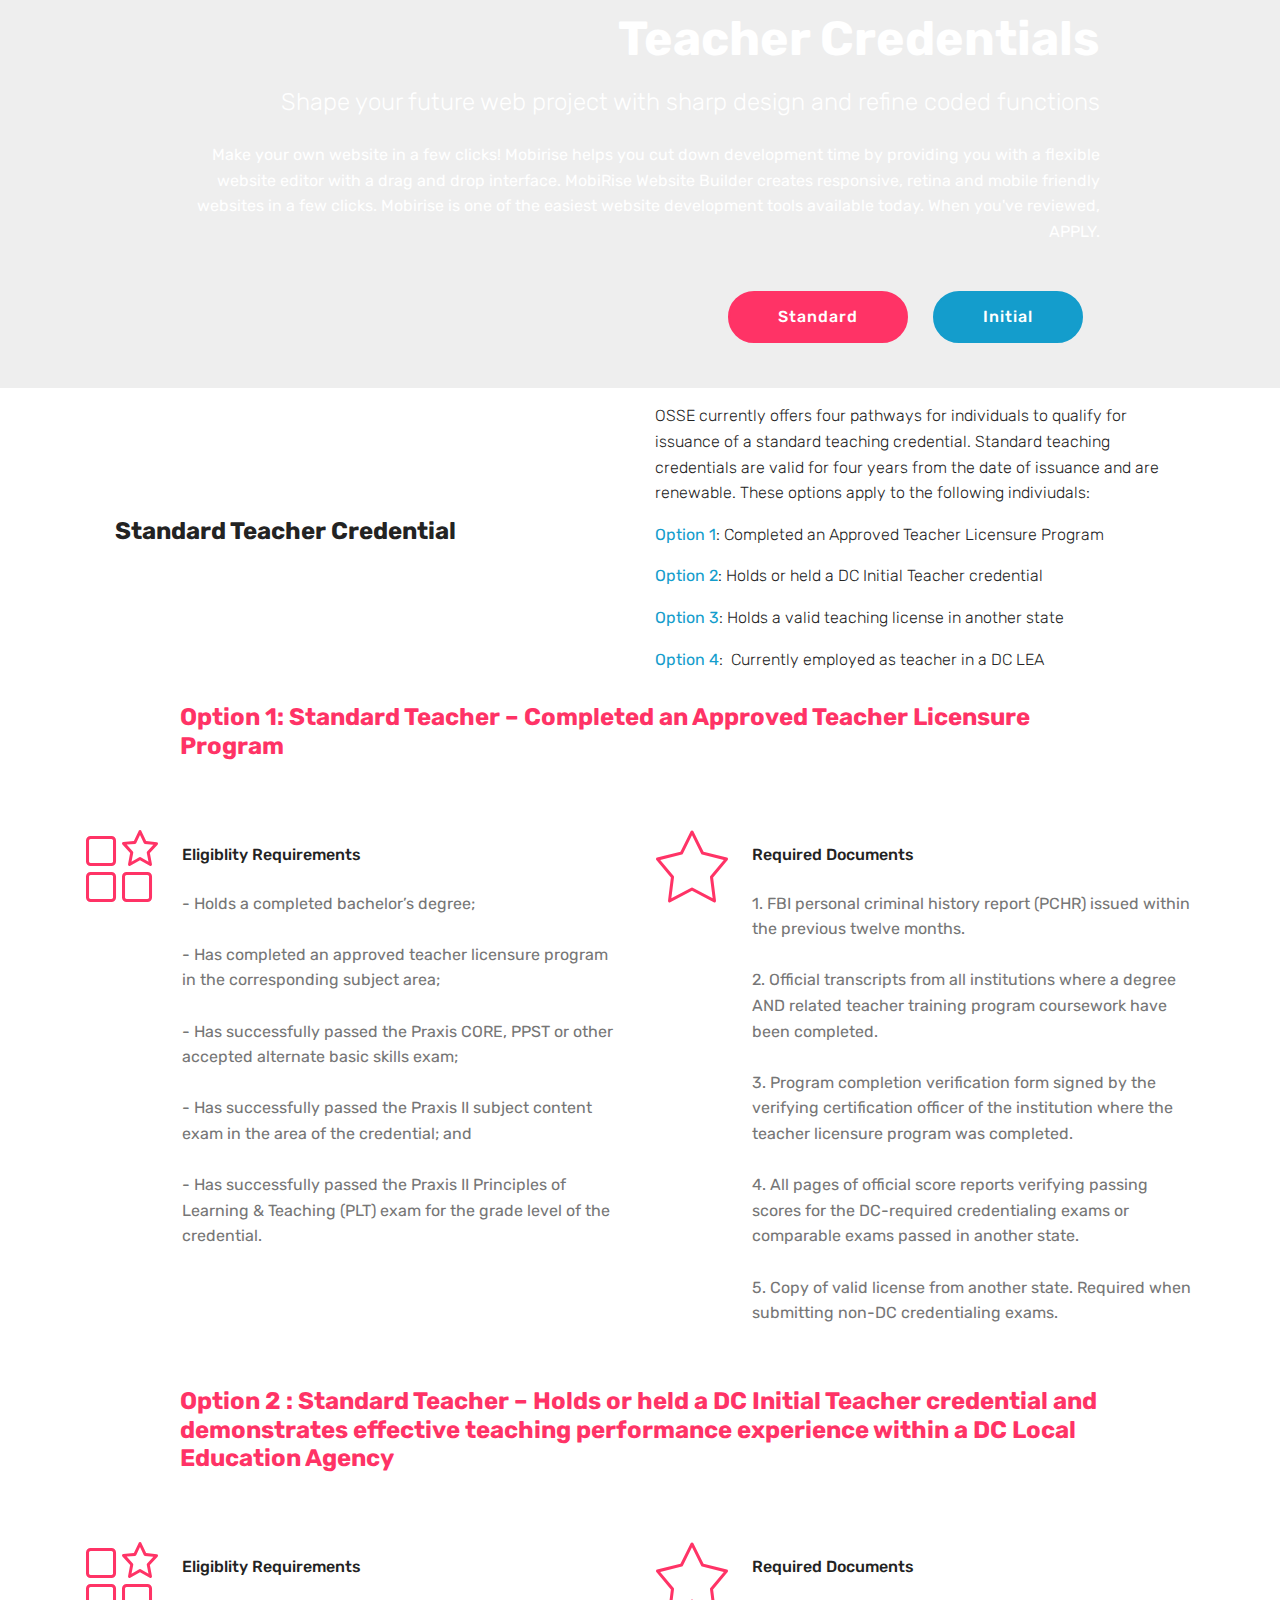
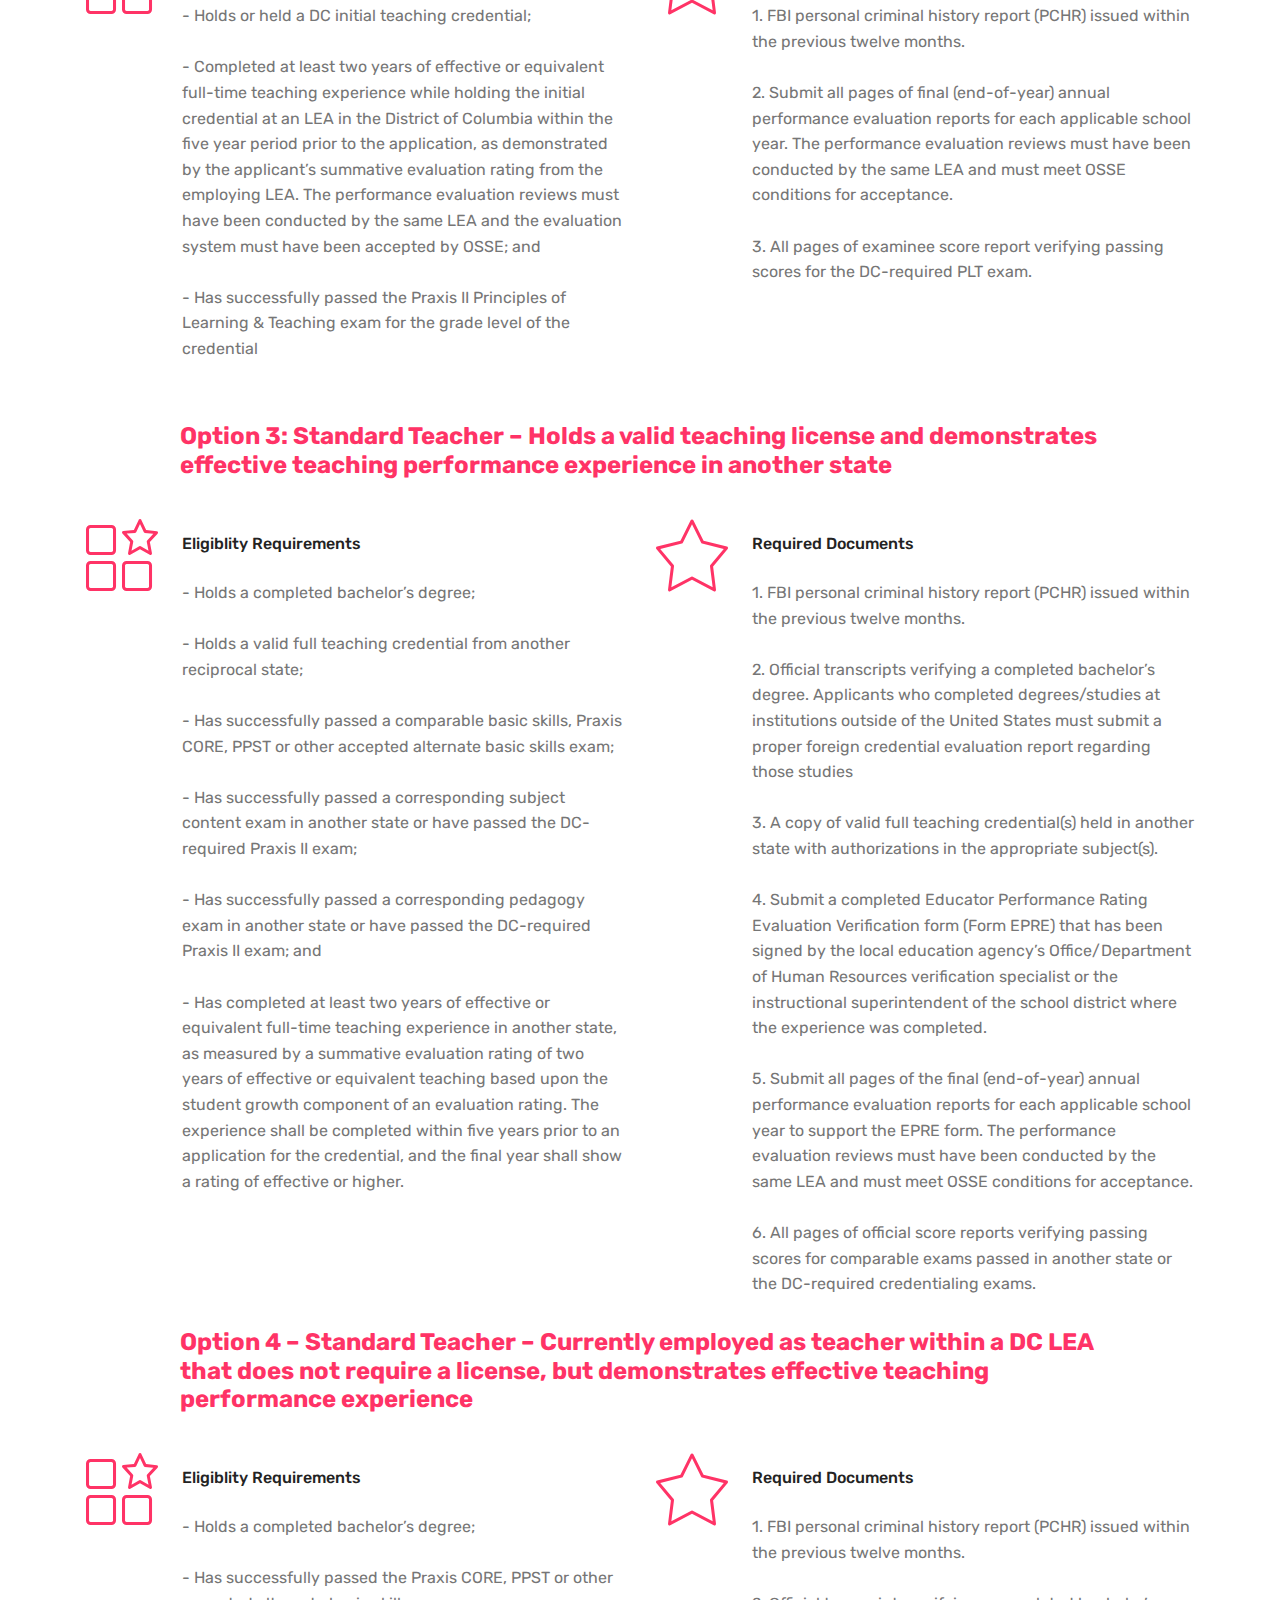
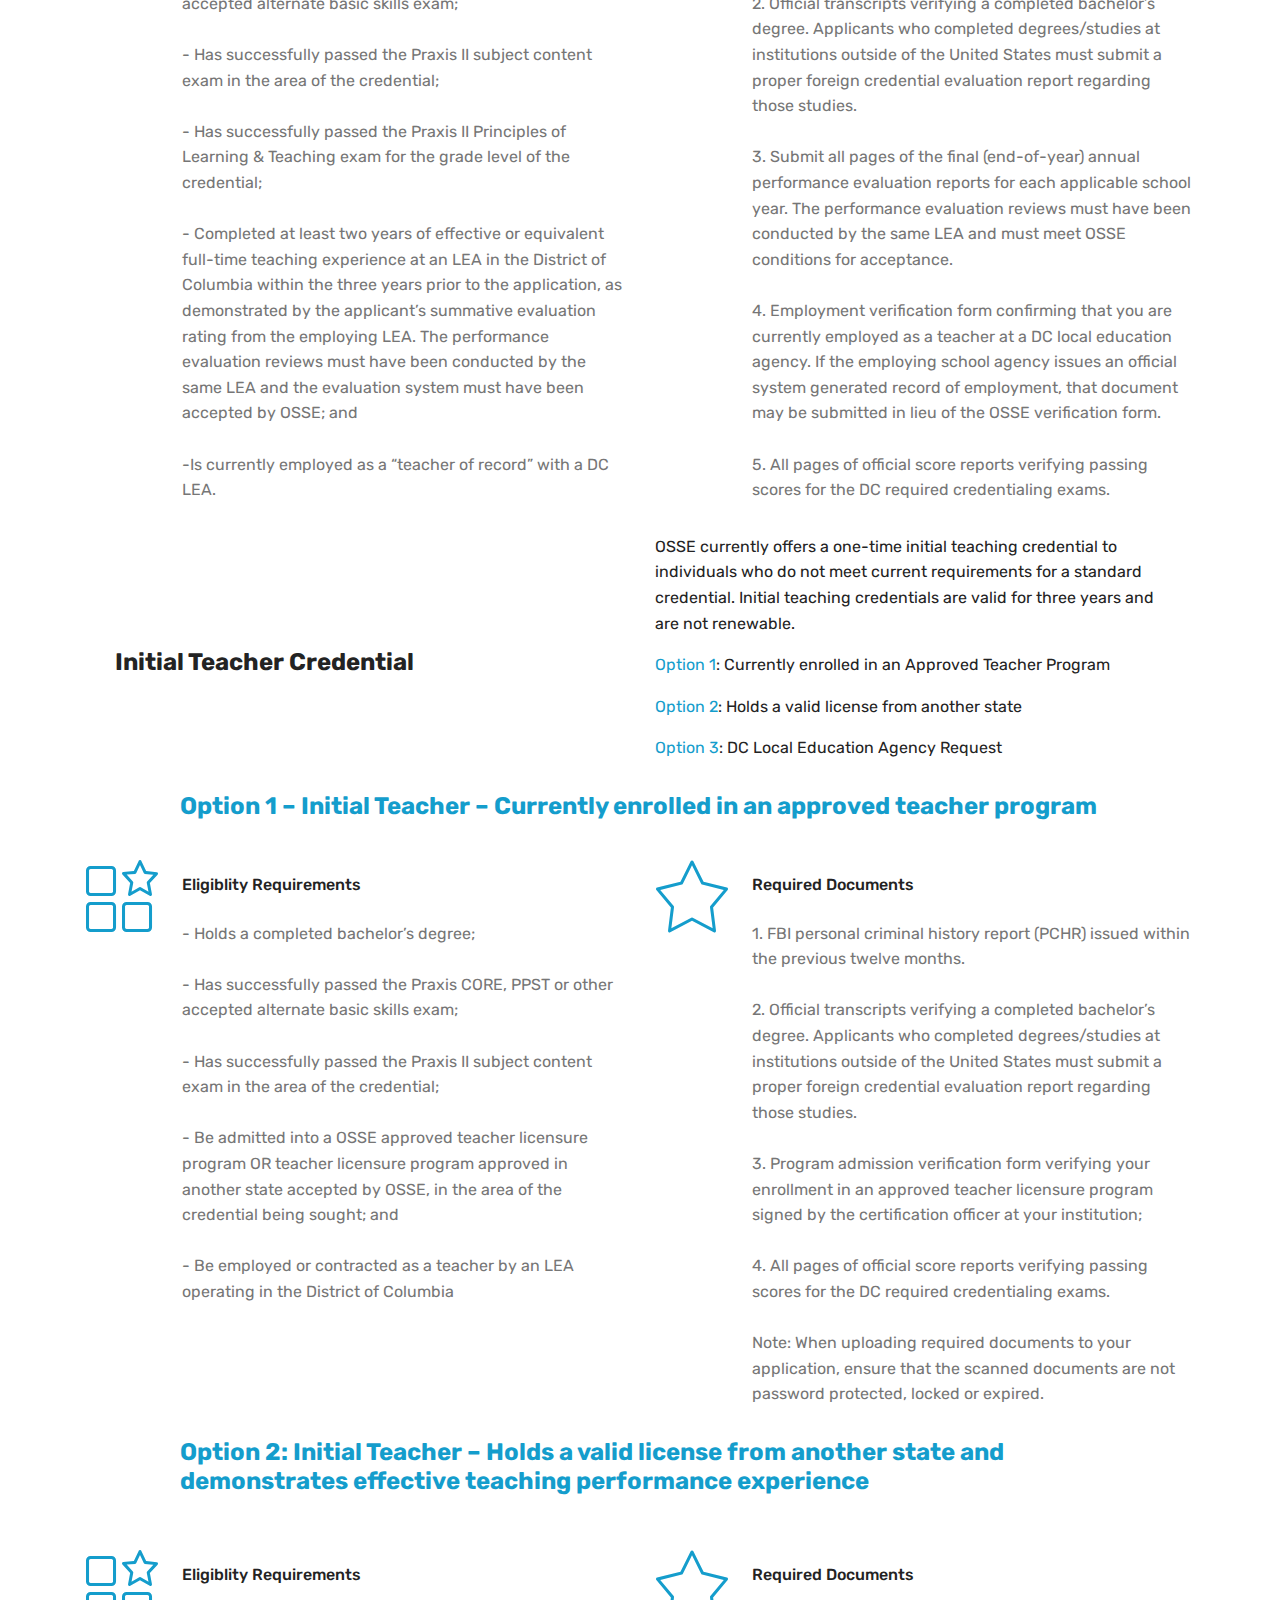
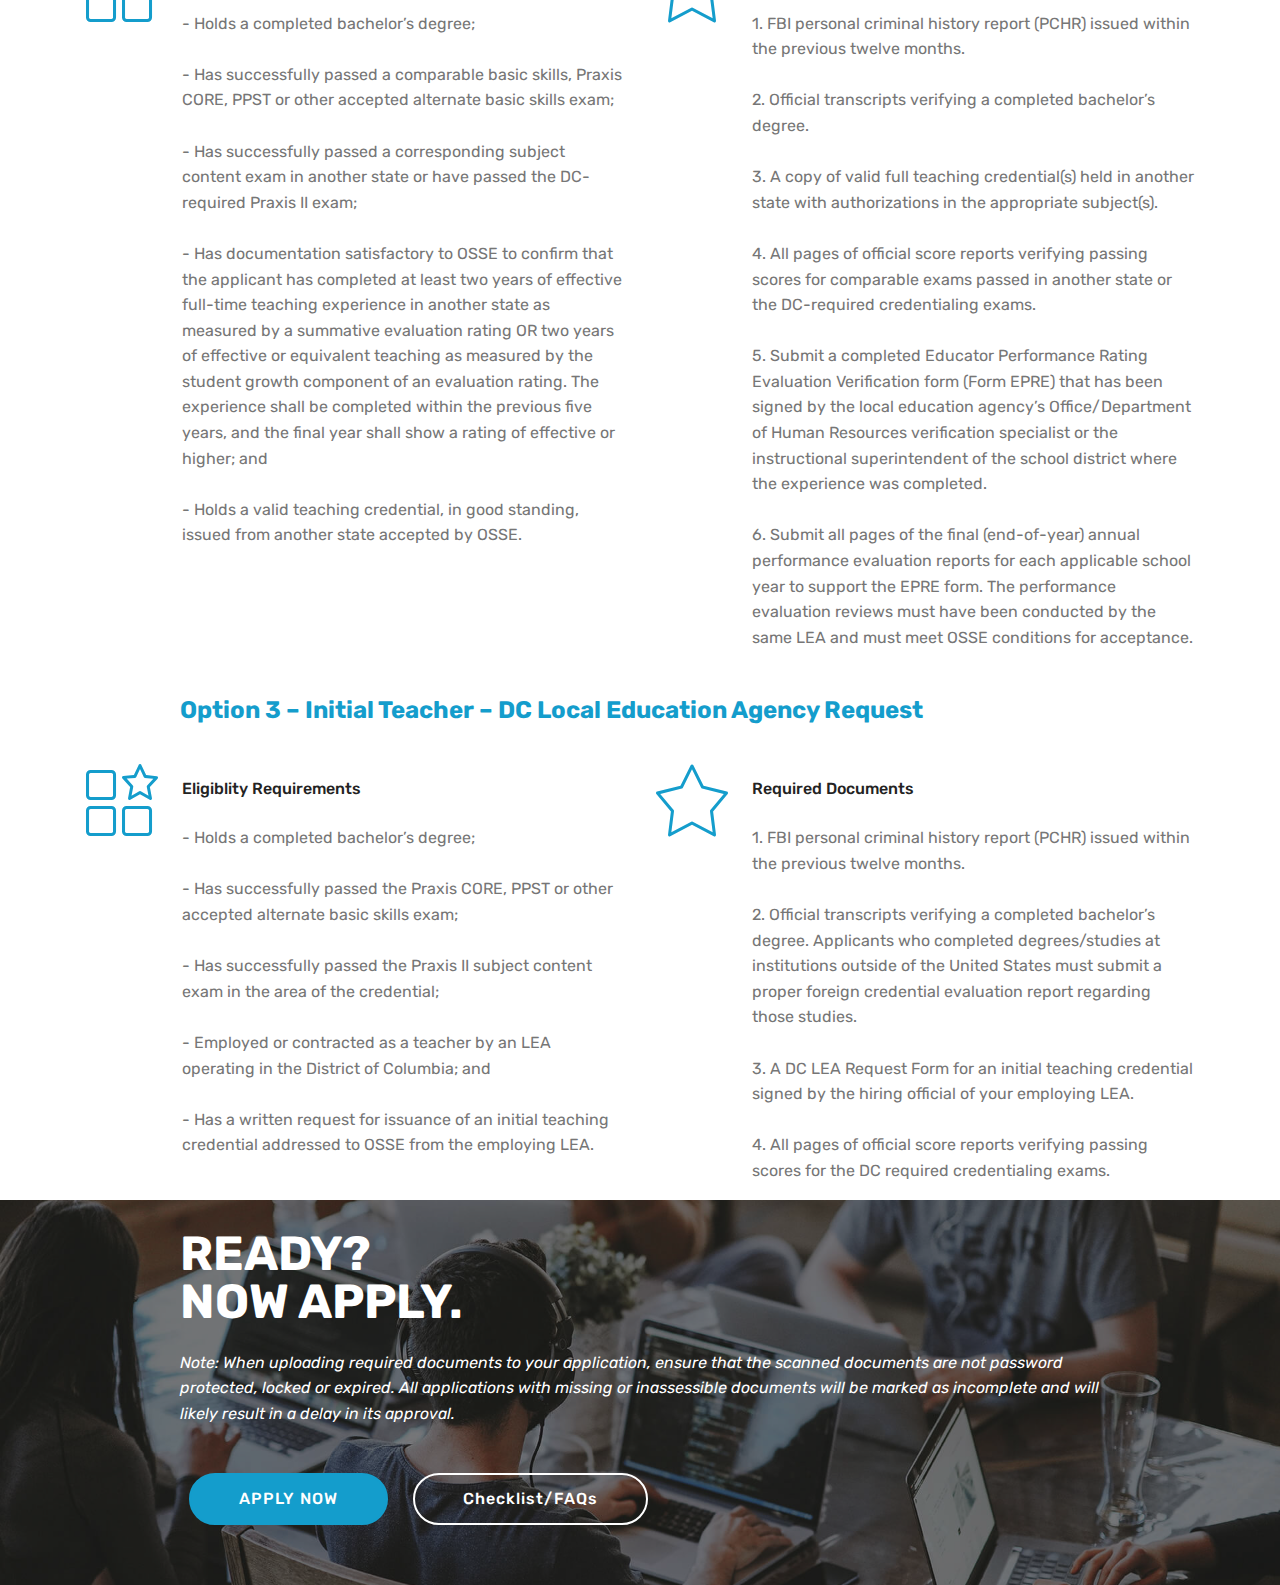
==== page1.html @ 11fb9187 "create github pages" ====
<!DOCTYPE html>
<html  >
<head>
  <!-- Site made with Mobirise Website Builder v4.10.4, https://mobirise.com -->
  <meta charset="UTF-8">
  <meta http-equiv="X-UA-Compatible" content="IE=edge">
  <meta name="generator" content="Mobirise v4.10.4, mobirise.com">
  <meta name="viewport" content="width=device-width, initial-scale=1, minimum-scale=1">
  <link rel="shortcut icon" href="assets/images/logo2.png" type="image/x-icon">
  <meta name="description" content="Web Page Creator Description">
  
  <title>Teachers Credential (a)</title>
  <link rel="stylesheet" href="assets/web/assets/mobirise-icons/mobirise-icons.css">
  <link rel="stylesheet" href="assets/tether/tether.min.css">
  <link rel="stylesheet" href="assets/bootstrap/css/bootstrap.min.css">
  <link rel="stylesheet" href="assets/bootstrap/css/bootstrap-grid.min.css">
  <link rel="stylesheet" href="assets/bootstrap/css/bootstrap-reboot.min.css">
  <link rel="stylesheet" href="assets/theme/css/style.css">
  <link rel="stylesheet" href="assets/mobirise/css/mbr-additional.css" type="text/css">
  
  
  
</head>
<body>
  <section class="mbr-section info4 cid-ruxgpU50n0" id="info4-h">

    

    
    <div class="container">
        <div class="justify-content-center row">
            <div class="media-container-column title col-12 col-md-10">
                <h2 class="align-right mbr-bold mbr-white pb-3 mbr-fonts-style display-2">Teacher Credentials</h2>
                <h3 class="mbr-section-subtitle align-right mbr-light mbr-white pb-3 mbr-fonts-style display-5">
                    Shape your future web project with sharp design and refine coded functions
                </h3>
                <p class="mbr-text align-right mbr-white mbr-fonts-style display-7">
                    Make your own website in a few clicks! Mobirise helps you cut down development time by providing you with a flexible website editor with a drag and drop interface. MobiRise Website Builder creates responsive, retina and mobile friendly websites in a few clicks. Mobirise is one of the easiest website development tools available today. When you've reviewed, APPLY.</p>
                <div class="mbr-section-btn align-right py-4"><a class="btn btn-secondary display-4" href="page1.html#content3-k">Standard</a>
                    <a class="btn btn-primary display-4" href="page1.html#content3-z">Initial</a></div>
            </div>
        </div>
    </div>
</section>

<section class="engine"><a href="https://mobirise.info/v">html templates</a></section><section class="mbr-section article content3 cid-ruxjJSA5XT" id="content3-k">
      
     

    <div class="container">
        <div class="media-container-row">
            <div class="row col-12 col-md-12">
                <div class="col-12 mbr-text mbr-fonts-style col-md-6 display-5">
                     <p><br></p><p><span style="font-size: 1.5rem;"><br></span></p><p><span style="font-size: 1.5rem;"><strong>Standard Teacher Credential</strong></span><br></p>
                </div>
                <div class="col-12 mbr-text mbr-fonts-style display-4 col-md-6">
                     <p>OSSE currently offers four pathways for individuals to qualify for issuance of a standard teaching credential. Standard teaching credentials are valid for four years from the date of issuance and are renewable. These options apply to the following indiviudals: &nbsp;</p><p><span style="font-size: 1rem;"><strong><a href="page1.html#header16-s">Option 1</a></strong>: Completed an Approved Teacher Licensure Program</span></p><p><span style="font-size: 1rem;"><strong><a href="page1.html#header16-t">Option 2</a></strong>: Holds or held a DC Initial Teacher credential&nbsp;</span></p><p><span style="font-size: 1rem;"><strong><a href="page1.html#header16-v">Option 3</a></strong>: Holds a valid teaching license in another state&nbsp;</span></p><p><span style="font-size: 1rem;"><strong><a href="page1.html#header16-x">Option 4</a></strong>: &nbsp;Currently employed as teacher in a DC LEA</span></p>
                </div>
                
            </div>
        </div>
    </div>
</section>

<section class="header1 cid-ruBzkSxG1B" id="header16-s">

    

    

    <div class="container">
        <div class="row justify-content-md-center">
            <div class="col-md-10 align-center">
                <h1 class="mbr-section-title mbr-bold pb-3 mbr-fonts-style display-5">
                    Option 1: Standard Teacher – Completed an Approved Teacher Licensure Program</h1>
                
                
                
            </div>
        </div>
    </div>

</section>

<section class="features9 cid-ruxjQVtFkr" id="features9-l">

    

    
    <div class="container">
        <div class="row justify-content-center">
            <div class="card p-3 col-12 col-md-6">
                <div class="media-container-row">
                    <div class="card-img pr-2">
                        <span class="mbri-features mbr-iconfont"></span>
                    </div>
                    <div class="card-box">
                        <h4 class="card-title py-3 mbr-fonts-style display-7">Eligiblity Requirements</h4>
                        <p class="mbr-text mbr-fonts-style display-7">- Holds a completed bachelor’s degree;<br><br>- Has completed an approved teacher licensure program in the corresponding subject area;<br><br>- Has successfully passed the Praxis CORE, PPST or other accepted alternate basic skills exam;<br><br>- Has successfully passed the Praxis II subject content exam in the area of the credential; and<br><br>- Has successfully passed the Praxis II Principles of Learning &amp; Teaching (PLT) exam for the grade level of the credential.<br>
                        </p>
                    </div>
                </div>
            </div>

            <div class="card p-3 col-12 col-md-6">
                <div class="media-container-row">
                    <div class="card-img pr-2">
                        <span class="mbri-star mbr-iconfont"></span>
                    </div>
                    <div class="card-box">
                        <h4 class="card-title py-3 mbr-fonts-style display-7">Required Documents</h4>
                        <p class="mbr-text mbr-fonts-style display-7">1. FBI personal criminal history report (PCHR) issued within the previous twelve months.&nbsp;<br><br>2. Official transcripts from all institutions where a degree AND related teacher training program coursework have been completed.&nbsp;<br><br>3. Program completion verification form signed by the verifying certification officer of the institution where the teacher licensure program was completed.<br><br>4. All pages of official score reports verifying passing scores for the DC-required credentialing exams or comparable exams passed in another state.<br><br>5. Copy of valid license from another state. Required when submitting non-DC credentialing exams.</p>
                    </div>
                </div>
            </div>

            

            
        </div>
    </div>
</section>

<section class="header1 cid-ruBzlk0H98" id="header16-t">

    

    

    <div class="container">
        <div class="row justify-content-md-center">
            <div class="col-md-10 align-center">
                <h1 class="mbr-section-title mbr-bold pb-3 mbr-fonts-style display-5">Option 2 : Standard Teacher – Holds or held a DC Initial Teacher credential and demonstrates effective teaching performance experience within a DC Local Education Agency</h1>
                
                
                
            </div>
        </div>
    </div>

</section>

<section class="features9 cid-ruBzKuvjtu" id="features9-u">

    

    
    <div class="container">
        <div class="row justify-content-center">
            <div class="card p-3 col-12 col-md-6">
                <div class="media-container-row">
                    <div class="card-img pr-2">
                        <span class="mbri-features mbr-iconfont"></span>
                    </div>
                    <div class="card-box">
                        <h4 class="card-title py-3 mbr-fonts-style display-7">Eligiblity Requirements</h4>
                        <p class="mbr-text mbr-fonts-style display-7">- Holds or held a DC initial teaching credential;<br><br>- Completed at least two years of effective or equivalent full-time teaching experience while holding the initial credential at an LEA in the District of Columbia within the five year period prior to the application, as demonstrated by the applicant’s summative evaluation rating from the employing LEA. The performance evaluation reviews must have been conducted by the same LEA and the evaluation system must have been accepted by OSSE; and<br><br>- Has successfully passed the Praxis II Principles of Learning &amp; Teaching exam for the grade level of the credential<br>
                        </p>
                    </div>
                </div>
            </div>

            <div class="card p-3 col-12 col-md-6">
                <div class="media-container-row">
                    <div class="card-img pr-2">
                        <span class="mbri-star mbr-iconfont"></span>
                    </div>
                    <div class="card-box">
                        <h4 class="card-title py-3 mbr-fonts-style display-7">Required Documents</h4>
                        <p class="mbr-text mbr-fonts-style display-7">1. FBI personal criminal history report (PCHR) issued within the previous twelve months.&nbsp;<br><br>2. Submit all pages of final (end-of-year) annual performance evaluation reports for each applicable school year. The performance evaluation reviews must have been conducted by the same LEA and must meet OSSE conditions for acceptance.<br><br>3. All pages of examinee score report verifying passing scores for the DC-required PLT exam.</p>
                    </div>
                </div>
            </div>

            

            
        </div>
    </div>
</section>

<section class="header1 cid-ruBAmJOdZV" id="header16-v">

    

    

    <div class="container">
        <div class="row justify-content-md-center">
            <div class="col-md-10 align-center">
                <h1 class="mbr-section-title mbr-bold pb-3 mbr-fonts-style display-5">Option 3: Standard Teacher – Holds a valid teaching license and demonstrates effective teaching performance experience in another state</h1>
                
                
                
            </div>
        </div>
    </div>

</section>

<section class="features9 cid-ruBAo2FMOi" id="features9-w">

    

    
    <div class="container">
        <div class="row justify-content-center">
            <div class="card p-3 col-12 col-md-6">
                <div class="media-container-row">
                    <div class="card-img pr-2">
                        <span class="mbri-features mbr-iconfont"></span>
                    </div>
                    <div class="card-box">
                        <h4 class="card-title py-3 mbr-fonts-style display-7">Eligiblity Requirements</h4>
                        <p class="mbr-text mbr-fonts-style display-7">- Holds a completed bachelor’s degree;<br><br>- Holds a valid full teaching credential from another reciprocal state;<br><br>- Has successfully passed a comparable basic skills, Praxis CORE, PPST or other accepted alternate basic skills exam;<br><br>- Has successfully passed a corresponding subject content exam in another state or have passed the DC-required Praxis II exam;<br><br>- Has successfully passed a corresponding pedagogy exam in another state or have passed the DC-required Praxis II exam; and<br><br>- Has completed at least two years of effective or equivalent full-time teaching experience in another state, as measured by a summative evaluation rating of two years of effective or equivalent teaching based upon the student growth component of an evaluation rating. The experience shall be completed within five years prior to an application for the credential, and the final year shall show a rating of effective or higher. &nbsp;&nbsp;<br>
                        </p>
                    </div>
                </div>
            </div>

            <div class="card p-3 col-12 col-md-6">
                <div class="media-container-row">
                    <div class="card-img pr-2">
                        <span class="mbri-star mbr-iconfont"></span>
                    </div>
                    <div class="card-box">
                        <h4 class="card-title py-3 mbr-fonts-style display-7">Required Documents</h4>
                        <p class="mbr-text mbr-fonts-style display-7">1. FBI personal criminal history report (PCHR) issued within the previous twelve months.&nbsp;<br><br>2. Official transcripts verifying a completed bachelor’s degree. Applicants who completed degrees/studies at institutions outside of the United States must submit a proper foreign credential evaluation report regarding those studies<br><br>3. A copy of valid full teaching credential(s) held in another state with authorizations in the appropriate subject(s).<br><br>4. Submit a completed Educator Performance Rating Evaluation Verification form (Form EPRE) that has been signed by the local education agency’s Office/Department of Human Resources verification specialist or the instructional superintendent of the school district where the experience was completed.<br><br>5. Submit all pages of the final (end-of-year) annual performance evaluation reports for each applicable school year to support the EPRE form. The performance evaluation reviews must have been conducted by the same LEA and must meet OSSE conditions for acceptance.<br><br>6. All pages of official score reports verifying passing scores for comparable exams passed in another state or the DC-required credentialing exams.</p>
                    </div>
                </div>
            </div>

            

            
        </div>
    </div>
</section>

<section class="header1 cid-ruBAojnVWU" id="header16-x">

    

    

    <div class="container">
        <div class="row justify-content-md-center">
            <div class="col-md-10 align-center">
                <h1 class="mbr-section-title mbr-bold pb-3 mbr-fonts-style display-5">Option 4 – Standard Teacher – Currently employed as teacher within a DC LEA that does not require a license, but demonstrates effective teaching performance experience</h1>
                
                
                
            </div>
        </div>
    </div>

</section>

<section class="features9 cid-ruBAoCkqNW" id="features9-y">

    

    
    <div class="container">
        <div class="row justify-content-center">
            <div class="card p-3 col-12 col-md-6">
                <div class="media-container-row">
                    <div class="card-img pr-2">
                        <span class="mbri-features mbr-iconfont"></span>
                    </div>
                    <div class="card-box">
                        <h4 class="card-title py-3 mbr-fonts-style display-7">Eligiblity Requirements</h4>
                        <p class="mbr-text mbr-fonts-style display-7">- Holds a completed bachelor’s degree;<br><br>- Has successfully passed the Praxis CORE, PPST or other accepted alternate basic skills exam;<br><br>- Has successfully passed the Praxis II subject content exam in the area of the credential;<br><br>- Has successfully passed the Praxis II Principles of Learning &amp; Teaching exam for the grade level of the credential;<br><br>- Completed at least two years of effective or equivalent full-time teaching experience at an LEA in the District of Columbia within the three years prior to the application, as demonstrated by the applicant’s summative evaluation rating from the employing LEA. The performance evaluation reviews must have been conducted by the same LEA and the evaluation system must have been accepted by OSSE; and<br><br>-Is currently employed as a “teacher of record” with a DC LEA.<br>
                        </p>
                    </div>
                </div>
            </div>

            <div class="card p-3 col-12 col-md-6">
                <div class="media-container-row">
                    <div class="card-img pr-2">
                        <span class="mbri-star mbr-iconfont"></span>
                    </div>
                    <div class="card-box">
                        <h4 class="card-title py-3 mbr-fonts-style display-7">Required Documents</h4>
                        <p class="mbr-text mbr-fonts-style display-7">1. FBI personal criminal history report (PCHR) issued within the previous twelve months.&nbsp;<br><br>2. Official transcripts verifying a completed bachelor’s degree. Applicants who completed degrees/studies at institutions outside of the United States must submit a proper foreign credential evaluation report regarding those studies.<br><br>3. Submit all pages of the final (end-of-year) annual performance evaluation reports for each applicable school year. The performance evaluation reviews must have been conducted by the same LEA and must meet OSSE conditions for acceptance.<br><br>4. Employment verification form confirming that you are currently employed as a teacher at a DC local education agency.  If the employing school agency issues an official system generated record of employment, that document may be submitted in lieu of the OSSE verification form.<br><br>5. All pages of official score reports verifying passing scores for the DC required credentialing exams.</p>
                    </div>
                </div>
            </div>

            

            
        </div>
    </div>
</section>

<section class="mbr-section article content3 cid-ruBChkz3ow" id="content3-z">
      
     

    <div class="container">
        <div class="media-container-row">
            <div class="row col-12 col-md-12">
                <div class="col-12 mbr-text mbr-fonts-style col-md-6 display-5">
                     <p><strong><br></strong></p><p><span style="font-size: 1.5rem;"><strong><br></strong></span></p><p><span style="font-size: 1.5rem;"><strong>Initial Teacher Credential</strong></span><br></p>
                </div>
                <div class="col-12 mbr-text mbr-fonts-style display-7 col-md-6">
                     <p>OSSE currently offers a one-time initial teaching credential to individuals who do not meet current requirements for a standard credential. Initial teaching credentials are valid for three years and are not renewable.</p><p><span style="font-size: 1rem;"><strong><a href="page1.html#header16-10">Option 1</a></strong>: Currently enrolled in an Approved Teacher Program</span></p><p><span style="font-size: 1rem;"><strong><a href="page1.html#header16-12">Option 2</a></strong>: Holds a valid license from another state</span></p><p><span style="font-size: 1rem;"><strong><a href="page1.html#header16-14">Option 3</a></strong>: DC Local Education Agency Request</span></p>
                </div>
                
            </div>
        </div>
    </div>
</section>

<section class="header1 cid-ruBCSSkQhL" id="header16-10">

    

    

    <div class="container">
        <div class="row justify-content-md-center">
            <div class="col-md-10 align-center">
                <h1 class="mbr-section-title mbr-bold pb-3 mbr-fonts-style display-5">Option 1 – Initial Teacher – Currently enrolled in an approved teacher program</h1>
                
                
                
            </div>
        </div>
    </div>

</section>

<section class="features9 cid-ruBCTldFZX" id="features9-11">

    

    
    <div class="container">
        <div class="row justify-content-center">
            <div class="card p-3 col-12 col-md-6">
                <div class="media-container-row">
                    <div class="card-img pr-2">
                        <span class="mbr-iconfont mbri-features" style="color: rgb(20, 157, 204); fill: rgb(20, 157, 204);"></span>
                    </div>
                    <div class="card-box">
                        <h4 class="card-title py-3 mbr-fonts-style display-7">Eligiblity Requirements</h4>
                        <p class="mbr-text mbr-fonts-style display-7">- Holds a completed bachelor’s degree;<br><br>- Has successfully passed the Praxis CORE, PPST or other accepted alternate basic skills exam;<br><br>- Has successfully passed the Praxis II subject content exam in the area of the credential;<br><br>- Be admitted into a OSSE approved teacher licensure program OR teacher licensure program approved in another state accepted by OSSE, in the area of the credential being sought; and<br><br>- Be employed or contracted as a teacher by an LEA operating in the District of Columbia<br>
                        </p>
                    </div>
                </div>
            </div>

            <div class="card p-3 col-12 col-md-6">
                <div class="media-container-row">
                    <div class="card-img pr-2">
                        <span class="mbr-iconfont mbri-star" style="color: rgb(20, 157, 204); fill: rgb(20, 157, 204);"></span>
                    </div>
                    <div class="card-box">
                        <h4 class="card-title py-3 mbr-fonts-style display-7">Required Documents</h4>
                        <p class="mbr-text mbr-fonts-style display-7">1. FBI personal criminal history report (PCHR) issued within the previous twelve months.&nbsp;<br><br>2. Official transcripts verifying a completed bachelor’s degree. Applicants who completed degrees/studies at institutions outside of the United States must submit a proper foreign credential evaluation report regarding those studies.<br><br>3. Program admission verification form verifying your enrollment in an approved teacher licensure program signed by the certification officer at your institution;<br><br>4. All pages of official score reports verifying passing scores for the DC required credentialing exams.<br><br>Note: When uploading required documents to your application, ensure that the scanned documents are not password protected, locked or expired.</p>
                    </div>
                </div>
            </div>

            

            
        </div>
    </div>
</section>

<section class="header1 cid-ruBCUhksxR" id="header16-12">

    

    

    <div class="container">
        <div class="row justify-content-md-center">
            <div class="col-md-10 align-center">
                <h1 class="mbr-section-title mbr-bold pb-3 mbr-fonts-style display-5">Option 2: Initial Teacher – Holds a valid license from another state and demonstrates effective teaching performance experience</h1>
                
                
                
            </div>
        </div>
    </div>

</section>

<section class="features9 cid-ruBCUvjKQW" id="features9-13">

    

    
    <div class="container">
        <div class="row justify-content-center">
            <div class="card p-3 col-12 col-md-6">
                <div class="media-container-row">
                    <div class="card-img pr-2">
                        <span class="mbr-iconfont mbri-features" style="color: rgb(20, 157, 204); fill: rgb(20, 157, 204);"></span>
                    </div>
                    <div class="card-box">
                        <h4 class="card-title py-3 mbr-fonts-style display-7">Eligiblity Requirements</h4>
                        <p class="mbr-text mbr-fonts-style display-7">- Holds a completed bachelor’s degree;<br><br>- Has successfully passed a comparable basic skills, Praxis CORE, PPST or other accepted alternate basic skills exam;<br><br>- Has successfully passed a corresponding subject content exam in another state or have passed the DC-required Praxis II exam;<br><br>- Has documentation satisfactory to OSSE to confirm that the applicant has completed at least two years of effective full-time teaching experience in another state as measured by a summative evaluation rating OR two years of effective or equivalent teaching as measured by the student growth component of an evaluation rating. The experience shall be completed within the previous five years, and the final year shall show a rating of effective or higher; and<br><br>- Holds a valid teaching credential, in good standing, issued from another state accepted by OSSE.<br>
                        </p>
                    </div>
                </div>
            </div>

            <div class="card p-3 col-12 col-md-6">
                <div class="media-container-row">
                    <div class="card-img pr-2">
                        <span class="mbr-iconfont mbri-star" style="color: rgb(20, 157, 204); fill: rgb(20, 157, 204);"></span>
                    </div>
                    <div class="card-box">
                        <h4 class="card-title py-3 mbr-fonts-style display-7">Required Documents</h4>
                        <p class="mbr-text mbr-fonts-style display-7">1. FBI personal criminal history report (PCHR) issued within the previous twelve months.&nbsp;<br><br>2. Official transcripts verifying a completed bachelor’s degree.&nbsp;<br><br>3. A copy of valid full teaching credential(s) held in another state with authorizations in the appropriate subject(s).<br><br>4. All pages of official score reports verifying passing scores for comparable exams passed in another state or the DC-required credentialing exams.<br><br>5. Submit a completed Educator Performance Rating Evaluation Verification form (Form EPRE) that has been signed by the local education agency’s Office/Department of Human Resources verification specialist or the instructional superintendent of the school district where the experience was completed.<br><br>6. Submit all pages of the final (end-of-year) annual performance evaluation reports for each applicable school year to support the EPRE form. The performance evaluation reviews must have been conducted by the same LEA and must meet OSSE conditions for acceptance.</p>
                    </div>
                </div>
            </div>

            

            
        </div>
    </div>
</section>

<section class="header1 cid-ruBCUT4eyO" id="header16-14">

    

    

    <div class="container">
        <div class="row justify-content-md-center">
            <div class="col-md-10 align-center">
                <h1 class="mbr-section-title mbr-bold pb-3 mbr-fonts-style display-5">Option 3 – Initial Teacher – DC Local Education Agency Request</h1>
                
                
                
            </div>
        </div>
    </div>

</section>

<section class="features9 cid-ruBCVcFZbz" id="features9-15">

    

    
    <div class="container">
        <div class="row justify-content-center">
            <div class="card p-3 col-12 col-md-6">
                <div class="media-container-row">
                    <div class="card-img pr-2">
                        <span class="mbr-iconfont mbri-features" style="color: rgb(20, 157, 204); fill: rgb(20, 157, 204);"></span>
                    </div>
                    <div class="card-box">
                        <h4 class="card-title py-3 mbr-fonts-style display-7">Eligiblity Requirements</h4>
                        <p class="mbr-text mbr-fonts-style display-7">- Holds a completed bachelor’s degree;<br><br>- Has successfully passed the Praxis CORE, PPST or other accepted alternate basic skills exam;<br><br>- Has successfully passed the Praxis II subject content exam in the area of the credential;<br><br>- Employed or contracted as a teacher by an LEA operating in the District of Columbia; and<br><br>- Has a written request for issuance of an initial teaching credential addressed to OSSE from the employing LEA.<br>
                        </p>
                    </div>
                </div>
            </div>

            <div class="card p-3 col-12 col-md-6">
                <div class="media-container-row">
                    <div class="card-img pr-2">
                        <span class="mbr-iconfont mbri-star" style="color: rgb(20, 157, 204); fill: rgb(20, 157, 204);"></span>
                    </div>
                    <div class="card-box">
                        <h4 class="card-title py-3 mbr-fonts-style display-7">Required Documents</h4>
                        <p class="mbr-text mbr-fonts-style display-7">1. FBI personal criminal history report (PCHR) issued within the previous twelve months.&nbsp;<br><br>2. Official transcripts verifying a completed bachelor’s degree. Applicants who completed degrees/studies at institutions outside of the United States must submit a proper foreign credential evaluation report regarding those studies.<br><br>3. A DC LEA Request Form for an initial teaching credential signed by the hiring official of your employing LEA.<br><br>4. All pages of official score reports verifying passing scores for the DC required credentialing exams.</p>
                    </div>
                </div>
            </div>

            

            
        </div>
    </div>
</section>

<section class="mbr-section info3 cid-ruBLcDIwB4" id="info3-19">

    

    <div class="mbr-overlay" style="opacity: 0.5; background-color: rgb(35, 35, 35);">
    </div>

    <div class="container">
        <div class="row justify-content-center">
            <div class="media-container-column title col-12 col-md-10">
                <h2 class="align-left mbr-bold mbr-white pb-3 mbr-fonts-style display-2">READY?<br>NOW APPLY. &nbsp;</h2>
                
                <p class="mbr-text align-left mbr-white mbr-fonts-style display-7"><em>
                    Note: When uploading required documents to your application, ensure that the scanned documents are not password protected, locked or expired.&nbsp;All applications with missing or inassessible documents will be marked as incomplete and will likely result in a delay in its approval.</em></p>
                <div class="mbr-section-btn align-left py-4"><a class="btn btn-primary display-4" href="https://octo.quickbase.com/db/bkdy85kmw">APPLY NOW</a>
                    <a class="btn btn-white-outline display-4" href="https://mobirise.co">Checklist/FAQs</a></div>
            </div>
        </div>
    </div>
</section>


  <script src="assets/web/assets/jquery/jquery.min.js"></script>
  <script src="assets/popper/popper.min.js"></script>
  <script src="assets/tether/tether.min.js"></script>
  <script src="assets/bootstrap/js/bootstrap.min.js"></script>
  <script src="assets/smoothscroll/smooth-scroll.js"></script>
  <script src="assets/theme/js/script.js"></script>
  
  
</body>
</html>
---- assets/web/assets/mobirise-icons/mobirise-icons.css ----
@font-face {
  font-family: 'MobiriseIcons';
  src:  url('mobirise-icons.eot?spat4u');
  src:  url('mobirise-icons.eot?spat4u#iefix') format('embedded-opentype'),
    url('mobirise-icons.ttf?spat4u') format('truetype'),
    url('mobirise-icons.woff?spat4u') format('woff'),
    url('mobirise-icons.svg?spat4u#MobiriseIcons') format('svg');
  font-weight: normal;
  font-style: normal;
}

[class^="mbri-"], [class*=" mbri-"] {
  /* use !important to prevent issues with browser extensions that change fonts */
  font-family: MobiriseIcons !important;
  speak: none;
  font-style: normal;
  font-weight: normal;
  font-variant: normal;
  text-transform: none;
  line-height: 1;

  /* Better Font Rendering =========== */
  -webkit-font-smoothing: antialiased;
  -moz-osx-font-smoothing: grayscale;
}

.mbri-add-submenu:before {
  content: "\e900";
}
.mbri-alert:before {
  content: "\e901";
}
.mbri-align-center:before {
  content: "\e902";
}
.mbri-align-justify:before {
  content: "\e903";
}
.mbri-align-left:before {
  content: "\e904";
}
.mbri-align-right:before {
  content: "\e905";
}
.mbri-android:before {
  content: "\e906";
}
.mbri-apple:before {
  content: "\e907";
}
.mbri-arrow-down:before {
  content: "\e908";
}
.mbri-arrow-next:before {
  content: "\e909";
}
.mbri-arrow-prev:before {
  content: "\e90a";
}
.mbri-arrow-up:before {
  content: "\e90b";
}
.mbri-bold:before {
  content: "\e90c";
}
.mbri-bookmark:before {
  content: "\e90d";
}
.mbri-bootstrap:before {
  content: "\e90e";
}
.mbri-briefcase:before {
  content: "\e90f";
}
.mbri-browse:before {
  content: "\e910";
}
.mbri-bulleted-list:before {
  content: "\e911";
}
.mbri-calendar:before {
  content: "\e912";
}
.mbri-camera:before {
  content: "\e913";
}
.mbri-cart-add:before {
  content: "\e914";
}
.mbri-cart-full:before {
  content: "\e915";
}
.mbri-cash:before {
  content: "\e916";
}
.mbri-change-style:before {
  content: "\e917";
}
.mbri-chat:before {
  content: "\e918";
}
.mbri-clock:before {
  content: "\e919";
}
.mbri-close:before {
  content: "\e91a";
}
.mbri-cloud:before {
  content: "\e91b";
}
.mbri-code:before {
  content: "\e91c";
}
.mbri-contact-form:before {
  content: "\e91d";
}
.mbri-credit-card:before {
  content: "\e91e";
}
.mbri-cursor-click:before {
  content: "\e91f";
}
.mbri-cust-feedback:before {
  content: "\e920";
}
.mbri-database:before {
  content: "\e921";
}
.mbri-delivery:before {
  content: "\e922";
}
.mbri-desktop:before {
  content: "\e923";
}
.mbri-devices:before {
  content: "\e924";
}
.mbri-down:before {
  content: "\e925";
}
.mbri-download:before {
  content: "\e989";
}
.mbri-drag-n-drop:before {
  content: "\e927";
}
.mbri-drag-n-drop2:before {
  content: "\e928";
}
.mbri-edit:before {
  content: "\e929";
}
.mbri-edit2:before {
  content: "\e92a";
}
.mbri-error:before {
  content: "\e92b";
}
.mbri-extension:before {
  content: "\e92c";
}
.mbri-features:before {
  content: "\e92d";
}
.mbri-file:before {
  content: "\e92e";
}
.mbri-flag:before {
  content: "\e92f";
}
.mbri-folder:before {
  content: "\e930";
}
.mbri-gift:before {
  content: "\e931";
}
.mbri-github:before {
  content: "\e932";
}
.mbri-globe:before {
  content: "\e933";
}
.mbri-globe-2:before {
  content: "\e934";
}
.mbri-growing-chart:before {
  content: "\e935";
}
.mbri-hearth:before {
  content: "\e936";
}
.mbri-help:before {
  content: "\e937";
}
.mbri-home:before {
  content: "\e938";
}
.mbri-hot-cup:before {
  content: "\e939";
}
.mbri-idea:before {
  content: "\e93a";
}
.mbri-image-gallery:before {
  content: "\e93b";
}
.mbri-image-slider:before {
  content: "\e93c";
}
.mbri-info:before {
  content: "\e93d";
}
.mbri-italic:before {
  content: "\e93e";
}
.mbri-key:before {
  content: "\e93f";
}
.mbri-laptop:before {
  content: "\e940";
}
.mbri-layers:before {
  content: "\e941";
}
.mbri-left-right:before {
  content: "\e942";
}
.mbri-left:before {
  content: "\e943";
}
.mbri-letter:before {
  content: "\e944";
}
.mbri-like:before {
  content: "\e945";
}
.mbri-link:before {
  content: "\e946";
}
.mbri-lock:before {
  content: "\e947";
}
.mbri-login:before {
  content: "\e948";
}
.mbri-logout:before {
  content: "\e949";
}
.mbri-magic-stick:before {
  content: "\e94a";
}
.mbri-map-pin:before {
  content: "\e94b";
}
.mbri-menu:before {
  content: "\e94c";
}
.mbri-mobile:before {
  content: "\e94d";
}
.mbri-mobile2:before {
  content: "\e94e";
}
.mbri-mobirise:before {
  content: "\e94f";
}
.mbri-more-horizontal:before {
  content: "\e950";
}
.mbri-more-vertical:before {
  content: "\e951";
}
.mbri-music:before {
  content: "\e952";
}
.mbri-new-file:before {
  content: "\e953";
}
.mbri-numbered-list:before {
  content: "\e954";
}
.mbri-opened-folder:before {
  content: "\e955";
}
.mbri-pages:before {
  content: "\e956";
}
.mbri-paper-plane:before {
  content: "\e957";
}
.mbri-paperclip:before {
  content: "\e958";
}
.mbri-photo:before {
  content: "\e959";
}
.mbri-photos:before {
  content: "\e95a";
}
.mbri-pin:before {
  content: "\e95b";
}
.mbri-play:before {
  content: "\e95c";
}
.mbri-plus:before {
  content: "\e95d";
}
.mbri-preview:before {
  content: "\e95e";
}
.mbri-print:before {
  content: "\e95f";
}
.mbri-protect:before {
  content: "\e960";
}
.mbri-question:before {
  content: "\e961";
}
.mbri-quote-left:before {
  content: "\e962";
}
.mbri-quote-right:before {
  content: "\e963";
}
.mbri-refresh:before {
  content: "\e964";
}
.mbri-responsive:before {
  content: "\e965";
}
.mbri-right:before {
  content: "\e966";
}
.mbri-rocket:before {
  content: "\e967";
}
.mbri-sad-face:before {
  content: "\e968";
}
.mbri-sale:before {
  content: "\e969";
}
.mbri-save:before {
  content: "\e96a";
}
.mbri-search:before {
  content: "\e96b";
}
.mbri-setting:before {
  content: "\e96c";
}
.mbri-setting2:before {
  content: "\e96d";
}
.mbri-setting3:before {
  content: "\e96e";
}
.mbri-share:before {
  content: "\e96f";
}
.mbri-shopping-bag:before {
  content: "\e970";
}
.mbri-shopping-basket:before {
  content: "\e971";
}
.mbri-shopping-cart:before {
  content: "\e972";
}
.mbri-sites:before {
  content: "\e973";
}
.mbri-smile-face:before {
  content: "\e974";
}
.mbri-speed:before {
  content: "\e975";
}
.mbri-star:before {
  content: "\e976";
}
.mbri-success:before {
  content: "\e977";
}
.mbri-sun:before {
  content: "\e978";
}
.mbri-sun2:before {
  content: "\e979";
}
.mbri-tablet:before {
  content: "\e97a";
}
.mbri-tablet-vertical:before {
  content: "\e97b";
}
.mbri-target:before {
  content: "\e97c";
}
.mbri-timer:before {
  content: "\e97d";
}
.mbri-to-ftp:before {
  content: "\e97e";
}
.mbri-to-local-drive:before {
  content: "\e97f";
}
.mbri-touch-swipe:before {
  content: "\e980";
}
.mbri-touch:before {
  content: "\e981";
}
.mbri-trash:before {
  content: "\e982";
}
.mbri-underline:before {
  content: "\e983";
}
.mbri-unlink:before {
  content: "\e984";
}
.mbri-unlock:before {
  content: "\e985";
}
.mbri-up-down:before {
  content: "\e986";
}
.mbri-up:before {
  content: "\e987";
}
.mbri-update:before {
  content: "\e988";
}
.mbri-upload:before {
 content: "\e926"; 
}
.mbri-user:before {
  content: "\e98a";
}
.mbri-user2:before {
  content: "\e98b";
}
.mbri-users:before {
  content: "\e98c";
}
.mbri-video:before {
  content: "\e98d";
}
.mbri-video-play:before {
  content: "\e98e";
}
.mbri-watch:before {
  content: "\e98f";
}
.mbri-website-theme:before {
  content: "\e990";
}
.mbri-wifi:before {
  content: "\e991";
}
.mbri-windows:before {
  content: "\e992";
}
.mbri-zoom-out:before {
  content: "\e993";
}
.mbri-redo:before {
  content: "\e994";
}
.mbri-undo:before {
  content: "\e995";
}
---- assets/theme/css/style.css ----
/*!
 * Mobirise v4 theme (https://mobirise.com/)
 * Copyright 2017 Mobirise
 */
section {
  background-color: #eeeeee; }

section,
.container,
.container-fluid {
  position: relative;
  word-wrap: break-word; }

a.mbr-iconfont:hover {
  text-decoration: none; }

.article .lead p, .article .lead ul, .article .lead ol, .article .lead pre, .article .lead blockquote {
  margin-bottom: 0; }

a {
  font-style: normal;
  font-weight: 400;
  cursor: pointer; }
  a, a:hover {
    text-decoration: none; }

figure {
  margin-bottom: 0; }

body {
  color: #232323; }

h1, h2, h3, h4, h5, h6,
.h1, .h2, .h3, .h4, .h5, .h6,
.display-1, .display-2, .display-3, .display-4 {
  line-height: 1;
  word-break: break-word;
  word-wrap: break-word; }

b, strong {
  font-weight: bold; }

blockquote {
  padding: 10px 0 10px 20px;
  position: relative;
  border-left: 2px solid;
  border-color: #ff3366; }

input:-webkit-autofill, input:-webkit-autofill:hover, input:-webkit-autofill:focus, input:-webkit-autofill:active {
  transition-delay: 9999s;
  transition-property: background-color, color; }

textarea[type="hidden"] {
  display: none; }

body {
  position: relative; }

section {
  background-position: 50% 50%;
  background-repeat: no-repeat;
  background-size: cover; }
  section .mbr-background-video,
  section .mbr-background-video-preview {
    position: absolute;
    bottom: 0;
    left: 0;
    right: 0;
    top: 0; }

.hidden {
  visibility: hidden; }

.mbr-z-index20 {
  z-index: 20; }

/*! Base colors */
.mbr-white {
  color: #ffffff; }

.mbr-black {
  color: #000000; }

.mbr-bg-white {
  background-color: #ffffff; }

.mbr-bg-black {
  background-color: #000000; }

/*! Text-aligns */
.align-left {
  text-align: left; }

.align-center {
  text-align: center; }

.align-right {
  text-align: right; }

@media (max-width: 767px) {
  .align-left, .align-center, .align-right, .mbr-section-btn, .mbr-section-title {
    text-align: center; } }
/*! Font-weight  */
.mbr-light {
  font-weight: 300; }

.mbr-regular {
  font-weight: 400; }

.mbr-semibold {
  font-weight: 500; }

.mbr-bold {
  font-weight: 700; }

/*! Media  */
.media-size-item {
  -webkit-flex: 1 1 auto;
  -moz-flex: 1 1 auto;
  -ms-flex: 1 1 auto;
  -o-flex: 1 1 auto;
  flex: 1 1 auto; }

.media-content {
  -webkit-flex-basis: 100%;
  flex-basis: 100%; }

.media-container-row {
  display: -ms-flexbox;
  display: -webkit-flex;
  display: flex;
  -webkit-flex-direction: row;
  -ms-flex-direction: row;
  flex-direction: row;
  -webkit-flex-wrap: wrap;
  -ms-flex-wrap: wrap;
  flex-wrap: wrap;
  -webkit-justify-content: center;
  -ms-flex-pack: center;
  justify-content: center;
  -webkit-align-content: center;
  -ms-flex-line-pack: center;
  align-content: center;
  -webkit-align-items: start;
  -ms-flex-align: start;
  align-items: start; }
  .media-container-row .media-size-item {
    width: 400px; }

.media-container-column {
  display: -ms-flexbox;
  display: -webkit-flex;
  display: flex;
  -webkit-flex-direction: column;
  -ms-flex-direction: column;
  flex-direction: column;
  -webkit-flex-wrap: wrap;
  -ms-flex-wrap: wrap;
  flex-wrap: wrap;
  -webkit-justify-content: center;
  -ms-flex-pack: center;
  justify-content: center;
  -webkit-align-content: center;
  -ms-flex-line-pack: center;
  align-content: center;
  -webkit-align-items: stretch;
  -ms-flex-align: stretch;
  align-items: stretch; }
  .media-container-column > * {
    width: 100%; }

@media (min-width: 992px) {
  .media-container-row {
    -webkit-flex-wrap: nowrap;
    -ms-flex-wrap: nowrap;
    flex-wrap: nowrap; } }
figure {
  overflow: hidden; }

figure[mbr-media-size] {
  transition: width 0.1s; }

.mbr-figure img, .mbr-figure iframe {
  display: block;
  width: 100%; }

.card {
  background-color: transparent;
  border: none; }

.card-box {
  width: 100%; }

.card-img {
  text-align: center;
  flex-shrink: 0;
  -webkit-flex-shrink: 0; }

.media {
  max-width: 100%;
  margin: 0 auto; }

.mbr-figure {
  -ms-flex-item-align: center;
  -ms-grid-row-align: center;
  -webkit-align-self: center;
  align-self: center; }

.media-container > div {
  max-width: 100%; }

.mbr-figure img, .card-img img {
  width: 100%; }

@media (max-width: 991px) {
  .media-size-item {
    width: auto !important; }

  .media {
    width: auto; }

  .mbr-figure {
    width: 100% !important; } }
/*! Buttons */
.mbr-section-btn {
  margin-left: -.25rem;
  margin-right: -.25rem;
  font-size: 0; }

nav .mbr-section-btn {
  margin-left: 0rem;
  margin-right: 0rem; }

/*! Btn icon margin */
.btn .mbr-iconfont, .btn.btn-sm .mbr-iconfont {
  cursor: pointer;
  margin-right: 0.5rem; }

.btn.btn-md .mbr-iconfont, .btn.btn-md .mbr-iconfont {
  margin-right: 0.8rem; }

.mbr-regular {
  font-weight: 400; }

.mbr-semibold {
  font-weight: 500; }

.mbr-bold {
  font-weight: 700; }

[type="submit"] {
  -webkit-appearance: none; }

/*! Full-screen */
.mbr-fullscreen .mbr-overlay {
  min-height: 100vh; }

.mbr-fullscreen {
  display: flex;
  display: -webkit-flex;
  display: -moz-flex;
  display: -ms-flex;
  display: -o-flex;
  align-items: center;
  -webkit-align-items: center;
  min-height: 100vh;
  padding-top: 3rem;
  padding-bottom: 3rem; }

/*! Map */
.map {
  height: 25rem;
  position: relative; }
  .map iframe {
    width: 100%;
    height: 100%; }

/* Form */
.form-asterisk {
  font-family: initial;
  position: absolute;
  top: -2px;
  font-weight: normal; }

/*! Scroll to top arrow */
.mbr-arrow-up {
  bottom: 25px;
  right: 90px;
  position: fixed;
  text-align: right;
  z-index: 5000;
  color: #ffffff;
  font-size: 32px;
  transform: rotate(180deg);
  -webkit-transform: rotate(180deg); }

.mbr-arrow-up a {
  background: rgba(0, 0, 0, 0.2);
  border-radius: 3px;
  color: #fff;
  display: inline-block;
  height: 60px;
  width: 60px;
  outline-style: none !important;
  position: relative;
  text-decoration: none;
  transition: all .3s ease-in-out;
  cursor: pointer;
  text-align: center; }
  .mbr-arrow-up a:hover {
    background-color: rgba(0, 0, 0, 0.4); }
  .mbr-arrow-up a i {
    line-height: 60px; }

.mbr-arrow-up-icon {
  display: block;
  color: #fff; }

.mbr-arrow-up-icon::before {
  content: "\203a";
  display: inline-block;
  font-family: serif;
  font-size: 32px;
  line-height: 1;
  font-style: normal;
  position: relative;
  top: 6px;
  left: -4px;
  -webkit-transform: rotate(-90deg);
  transform: rotate(-90deg); }

/*! Arrow Down */
.mbr-arrow {
  position: absolute;
  bottom: 45px;
  left: 50%;
  width: 60px;
  height: 60px;
  cursor: pointer;
  background-color: rgba(80, 80, 80, 0.5);
  border-radius: 50%;
  -webkit-transform: translateX(-50%);
  transform: translateX(-50%); }
  .mbr-arrow > a {
    display: inline-block;
    text-decoration: none;
    outline-style: none;
    -webkit-animation: arrowdown 1.7s ease-in-out infinite;
    animation: arrowdown 1.7s ease-in-out infinite; }
    .mbr-arrow > a > i {
      position: absolute;
      top: -2px;
      left: 15px;
      font-size: 2rem; }

@keyframes arrowdown {
  0% {
    transform: translateY(0px);
    -webkit-transform: translateY(0px); }
  50% {
    transform: translateY(-5px);
    -webkit-transform: translateY(-5px); }
  100% {
    transform: translateY(0px);
    -webkit-transform: translateY(0px); } }
@-webkit-keyframes arrowdown {
  0% {
    transform: translateY(0px);
    -webkit-transform: translateY(0px); }
  50% {
    transform: translateY(-5px);
    -webkit-transform: translateY(-5px); }
  100% {
    transform: translateY(0px);
    -webkit-transform: translateY(0px); } }
@media (max-width: 500px) {
  .mbr-arrow-up {
    left: 50%;
    right: auto;
    transform: translateX(-50%) rotate(180deg);
    -webkit-transform: translateX(-50%) rotate(180deg); } }
/*Gradients animation*/
@keyframes gradient-animation {
  from {
    background-position: 0% 100%;
    animation-timing-function: ease-in-out; }
  to {
    background-position: 100% 0%;
    animation-timing-function: ease-in-out; } }
@-webkit-keyframes gradient-animation {
  from {
    background-position: 0% 100%;
    animation-timing-function: ease-in-out; }
  to {
    background-position: 100% 0%;
    animation-timing-function: ease-in-out; } }
.bg-gradient {
  background-size: 200% 200%;
  animation: gradient-animation 5s infinite alternate;
  -webkit-animation: gradient-animation 5s infinite alternate; }

.menu .navbar-brand {
  display: -webkit-flex; }
  .menu .navbar-brand span {
    display: flex;
    display: -webkit-flex; }
  .menu .navbar-brand .navbar-caption-wrap {
    display: -webkit-flex; }
  .menu .navbar-brand .navbar-logo img {
    display: -webkit-flex; }
@media (min-width: 768px) and (max-width: 991px) {
  .menu .navbar-toggleable-sm .navbar-nav {
    display: -webkit-box;
    display: -webkit-flex;
    display: -ms-flexbox; } }
@media (max-width: 991px) {
  .menu .navbar-collapse {
    max-height: 93.5vh; }
    .menu .navbar-collapse.show {
      overflow: auto; } }
@media (min-width: 992px) {
  .menu .navbar-nav.nav-dropdown {
    display: -webkit-flex; }
  .menu .navbar-toggleable-sm .navbar-collapse {
    display: -webkit-flex !important; } }
@media (max-width: 767px) {
  .menu .navbar-collapse {
    max-height: 80vh; } }

.navbar {
  display: -webkit-flex;
  -webkit-flex-wrap: wrap;
  -webkit-align-items: center;
  -webkit-justify-content: space-between; }

.navbar-collapse {
  -webkit-flex-basis: 100%;
  -webkit-flex-grow: 1;
  -webkit-align-items: center; }

.nav-dropdown .link {
  padding: .667em 1.667em !important;
  margin: 0 !important; }

.nav {
  display: -webkit-flex;
  -webkit-flex-wrap: wrap; }

.row {
  display: -webkit-flex;
  -webkit-flex-wrap: wrap; }

.justify-content-center {
  -webkit-justify-content: center; }

.form-inline {
  display: -webkit-flex;
  -webkit-flex-flow: row wrap;
  -webkit-align-items: center; }

.card-wrapper {
  -webkit-flex: 1; }

.carousel-control {
  z-index: 10;
  display: -webkit-flex;
  -webkit-align-items: center;
  -webkit-justify-content: center; }

.carousel-controls {
  display: -webkit-flex; }

.media {
  display: -webkit-flex; }

.form-group:focus {
  outline: none; }

.jq-selectbox__select {
  padding: 1.07em .5em;
  position: absolute;
  top: 0;
  left: 0;
  width: 100%; }

.jq-selectbox__dropdown {
  position: absolute;
  top: 100% !important;
  left: 0 !important;
  width: 100% !important; }

.jq-selectbox__trigger-arrow {
  transform: translateY(-50%); }

.jq-selectbox li {
  padding: 1.07em .5em; }

div[data-for^="input-range"] input {
  padding-left: 0;
  padding-right: 0; }

.modal-dialog, .modal-content {
  height: 100%; }

.modal-dialog .carousel-inner {
  height: 100%;
  height: -webkit-fill-available;
  height: fill-available; }

.carousel-item {
  text-align: center; }

.carousel-item img {
  margin: auto; }
.engine {
	position: absolute;
	text-indent: -2400px;
	text-align: center;
	padding: 0;
	top: 0;
	left: -2400px;
}
---- assets/mobirise/css/mbr-additional.css ----
@import url(https://fonts.googleapis.com/css?family=Rubik:300,300i,400,400i,500,500i,700,700i,900,900i);





body {
  font-style: normal;
  line-height: 1.5;
}
.mbr-section-title {
  font-style: normal;
  line-height: 1.2;
}
.mbr-section-subtitle {
  line-height: 1.3;
}
.mbr-text {
  font-style: normal;
  line-height: 1.6;
}
.display-1 {
  font-family: 'Rubik', sans-serif;
  font-size: 4.25rem;
}
.display-1 > .mbr-iconfont {
  font-size: 6.8rem;
}
.display-2 {
  font-family: 'Rubik', sans-serif;
  font-size: 3rem;
}
.display-2 > .mbr-iconfont {
  font-size: 4.8rem;
}
.display-4 {
  font-family: 'Rubik', sans-serif;
  font-size: 1rem;
}
.display-4 > .mbr-iconfont {
  font-size: 1.6rem;
}
.display-5 {
  font-family: 'Rubik', sans-serif;
  font-size: 1.5rem;
}
.display-5 > .mbr-iconfont {
  font-size: 2.4rem;
}
.display-7 {
  font-family: 'Rubik', sans-serif;
  font-size: 1rem;
}
.display-7 > .mbr-iconfont {
  font-size: 1.6rem;
}
/* ---- Fluid typography for mobile devices ---- */
/* 1.4 - font scale ratio ( bootstrap == 1.42857 ) */
/* 100vw - current viewport width */
/* (48 - 20)  48 == 48rem == 768px, 20 == 20rem == 320px(minimal supported viewport) */
/* 0.65 - min scale variable, may vary */
@media (max-width: 768px) {
  .display-1 {
    font-size: 3.4rem;
    font-size: calc( 2.1374999999999997rem + (4.25 - 2.1374999999999997) * ((100vw - 20rem) / (48 - 20)));
    line-height: calc( 1.4 * (2.1374999999999997rem + (4.25 - 2.1374999999999997) * ((100vw - 20rem) / (48 - 20))));
  }
  .display-2 {
    font-size: 2.4rem;
    font-size: calc( 1.7rem + (3 - 1.7) * ((100vw - 20rem) / (48 - 20)));
    line-height: calc( 1.4 * (1.7rem + (3 - 1.7) * ((100vw - 20rem) / (48 - 20))));
  }
  .display-4 {
    font-size: 0.8rem;
    font-size: calc( 1rem + (1 - 1) * ((100vw - 20rem) / (48 - 20)));
    line-height: calc( 1.4 * (1rem + (1 - 1) * ((100vw - 20rem) / (48 - 20))));
  }
  .display-5 {
    font-size: 1.2rem;
    font-size: calc( 1.175rem + (1.5 - 1.175) * ((100vw - 20rem) / (48 - 20)));
    line-height: calc( 1.4 * (1.175rem + (1.5 - 1.175) * ((100vw - 20rem) / (48 - 20))));
  }
}
/* Buttons */
.btn {
  font-weight: 500;
  border-width: 2px;
  font-style: normal;
  letter-spacing: 1px;
  margin: .4rem .8rem;
  white-space: normal;
  -webkit-transition: all 0.3s ease-in-out;
  -moz-transition: all 0.3s ease-in-out;
  transition: all 0.3s ease-in-out;
  display: inline-flex;
  align-items: center;
  justify-content: center;
  word-break: break-word;
  -webkit-align-items: center;
  -webkit-justify-content: center;
  display: -webkit-inline-flex;
  padding: 1rem 3rem;
  border-radius: 3px;
}
.btn-sm {
  font-weight: 500;
  letter-spacing: 1px;
  -webkit-transition: all 0.3s ease-in-out;
  -moz-transition: all 0.3s ease-in-out;
  transition: all 0.3s ease-in-out;
  padding: 0.6rem 1.5rem;
  border-radius: 3px;
}
.btn-md {
  font-weight: 500;
  letter-spacing: 1px;
  margin: .4rem .8rem !important;
  -webkit-transition: all 0.3s ease-in-out;
  -moz-transition: all 0.3s ease-in-out;
  transition: all 0.3s ease-in-out;
  padding: 1rem 3rem;
  border-radius: 3px;
}
.btn-lg {
  font-weight: 500;
  letter-spacing: 1px;
  margin: .4rem .8rem !important;
  -webkit-transition: all 0.3s ease-in-out;
  -moz-transition: all 0.3s ease-in-out;
  transition: all 0.3s ease-in-out;
  padding: 1.2rem 3.2rem;
  border-radius: 3px;
}
.bg-primary {
  background-color: #149dcc !important;
}
.bg-success {
  background-color: #f7ed4a !important;
}
.bg-info {
  background-color: #82786e !important;
}
.bg-warning {
  background-color: #879a9f !important;
}
.bg-danger {
  background-color: #b1a374 !important;
}
.btn-primary,
.btn-primary:active {
  background-color: #149dcc !important;
  border-color: #149dcc !important;
  color: #ffffff !important;
}
.btn-primary:hover,
.btn-primary:focus,
.btn-primary.focus,
.btn-primary.active {
  color: #ffffff !important;
  background-color: #0d6786 !important;
  border-color: #0d6786 !important;
}
.btn-primary.disabled,
.btn-primary:disabled {
  color: #ffffff !important;
  background-color: #0d6786 !important;
  border-color: #0d6786 !important;
}
.btn-secondary,
.btn-secondary:active {
  background-color: #ff3366 !important;
  border-color: #ff3366 !important;
  color: #ffffff !important;
}
.btn-secondary:hover,
.btn-secondary:focus,
.btn-secondary.focus,
.btn-secondary.active {
  color: #ffffff !important;
  background-color: #e50039 !important;
  border-color: #e50039 !important;
}
.btn-secondary.disabled,
.btn-secondary:disabled {
  color: #ffffff !important;
  background-color: #e50039 !important;
  border-color: #e50039 !important;
}
.btn-info,
.btn-info:active {
  background-color: #82786e !important;
  border-color: #82786e !important;
  color: #ffffff !important;
}
.btn-info:hover,
.btn-info:focus,
.btn-info.focus,
.btn-info.active {
  color: #ffffff !important;
  background-color: #59524b !important;
  border-color: #59524b !important;
}
.btn-info.disabled,
.btn-info:disabled {
  color: #ffffff !important;
  background-color: #59524b !important;
  border-color: #59524b !important;
}
.btn-success,
.btn-success:active {
  background-color: #f7ed4a !important;
  border-color: #f7ed4a !important;
  color: #3f3c03 !important;
}
.btn-success:hover,
.btn-success:focus,
.btn-success.focus,
.btn-success.active {
  color: #3f3c03 !important;
  background-color: #eadd0a !important;
  border-color: #eadd0a !important;
}
.btn-success.disabled,
.btn-success:disabled {
  color: #3f3c03 !important;
  background-color: #eadd0a !important;
  border-color: #eadd0a !important;
}
.btn-warning,
.btn-warning:active {
  background-color: #879a9f !important;
  border-color: #879a9f !important;
  color: #ffffff !important;
}
.btn-warning:hover,
.btn-warning:focus,
.btn-warning.focus,
.btn-warning.active {
  color: #ffffff !important;
  background-color: #617479 !important;
  border-color: #617479 !important;
}
.btn-warning.disabled,
.btn-warning:disabled {
  color: #ffffff !important;
  background-color: #617479 !important;
  border-color: #617479 !important;
}
.btn-danger,
.btn-danger:active {
  background-color: #b1a374 !important;
  border-color: #b1a374 !important;
  color: #ffffff !important;
}
.btn-danger:hover,
.btn-danger:focus,
.btn-danger.focus,
.btn-danger.active {
  color: #ffffff !important;
  background-color: #8b7d4e !important;
  border-color: #8b7d4e !important;
}
.btn-danger.disabled,
.btn-danger:disabled {
  color: #ffffff !important;
  background-color: #8b7d4e !important;
  border-color: #8b7d4e !important;
}
.btn-white {
  color: #333333 !important;
}
.btn-white,
.btn-white:active {
  background-color: #ffffff !important;
  border-color: #ffffff !important;
  color: #808080 !important;
}
.btn-white:hover,
.btn-white:focus,
.btn-white.focus,
.btn-white.active {
  color: #808080 !important;
  background-color: #d9d9d9 !important;
  border-color: #d9d9d9 !important;
}
.btn-white.disabled,
.btn-white:disabled {
  color: #808080 !important;
  background-color: #d9d9d9 !important;
  border-color: #d9d9d9 !important;
}
.btn-black,
.btn-black:active {
  background-color: #333333 !important;
  border-color: #333333 !important;
  color: #ffffff !important;
}
.btn-black:hover,
.btn-black:focus,
.btn-black.focus,
.btn-black.active {
  color: #ffffff !important;
  background-color: #0d0d0d !important;
  border-color: #0d0d0d !important;
}
.btn-black.disabled,
.btn-black:disabled {
  color: #ffffff !important;
  background-color: #0d0d0d !important;
  border-color: #0d0d0d !important;
}
.btn-primary-outline,
.btn-primary-outline:active {
  background: none;
  border-color: #0b566f;
  color: #0b566f;
}
.btn-primary-outline:hover,
.btn-primary-outline:focus,
.btn-primary-outline.focus,
.btn-primary-outline.active {
  color: #ffffff;
  background-color: #149dcc;
  border-color: #149dcc;
}
.btn-primary-outline.disabled,
.btn-primary-outline:disabled {
  color: #ffffff !important;
  background-color: #149dcc !important;
  border-color: #149dcc !important;
}
.btn-secondary-outline,
.btn-secondary-outline:active {
  background: none;
  border-color: #cc0033;
  color: #cc0033;
}
.btn-secondary-outline:hover,
.btn-secondary-outline:focus,
.btn-secondary-outline.focus,
.btn-secondary-outline.active {
  color: #ffffff;
  background-color: #ff3366;
  border-color: #ff3366;
}
.btn-secondary-outline.disabled,
.btn-secondary-outline:disabled {
  color: #ffffff !important;
  background-color: #ff3366 !important;
  border-color: #ff3366 !important;
}
.btn-info-outline,
.btn-info-outline:active {
  background: none;
  border-color: #4b453f;
  color: #4b453f;
}
.btn-info-outline:hover,
.btn-info-outline:focus,
.btn-info-outline.focus,
.btn-info-outline.active {
  color: #ffffff;
  background-color: #82786e;
  border-color: #82786e;
}
.btn-info-outline.disabled,
.btn-info-outline:disabled {
  color: #ffffff !important;
  background-color: #82786e !important;
  border-color: #82786e !important;
}
.btn-success-outline,
.btn-success-outline:active {
  background: none;
  border-color: #d2c609;
  color: #d2c609;
}
.btn-success-outline:hover,
.btn-success-outline:focus,
.btn-success-outline.focus,
.btn-success-outline.active {
  color: #3f3c03;
  background-color: #f7ed4a;
  border-color: #f7ed4a;
}
.btn-success-outline.disabled,
.btn-success-outline:disabled {
  color: #3f3c03 !important;
  background-color: #f7ed4a !important;
  border-color: #f7ed4a !important;
}
.btn-warning-outline,
.btn-warning-outline:active {
  background: none;
  border-color: #55666b;
  color: #55666b;
}
.btn-warning-outline:hover,
.btn-warning-outline:focus,
.btn-warning-outline.focus,
.btn-warning-outline.active {
  color: #ffffff;
  background-color: #879a9f;
  border-color: #879a9f;
}
.btn-warning-outline.disabled,
.btn-warning-outline:disabled {
  color: #ffffff !important;
  background-color: #879a9f !important;
  border-color: #879a9f !important;
}
.btn-danger-outline,
.btn-danger-outline:active {
  background: none;
  border-color: #7a6e45;
  color: #7a6e45;
}
.btn-danger-outline:hover,
.btn-danger-outline:focus,
.btn-danger-outline.focus,
.btn-danger-outline.active {
  color: #ffffff;
  background-color: #b1a374;
  border-color: #b1a374;
}
.btn-danger-outline.disabled,
.btn-danger-outline:disabled {
  color: #ffffff !important;
  background-color: #b1a374 !important;
  border-color: #b1a374 !important;
}
.btn-black-outline,
.btn-black-outline:active {
  background: none;
  border-color: #000000;
  color: #000000;
}
.btn-black-outline:hover,
.btn-black-outline:focus,
.btn-black-outline.focus,
.btn-black-outline.active {
  color: #ffffff;
  background-color: #333333;
  border-color: #333333;
}
.btn-black-outline.disabled,
.btn-black-outline:disabled {
  color: #ffffff !important;
  background-color: #333333 !important;
  border-color: #333333 !important;
}
.btn-white-outline,
.btn-white-outline:active,
.btn-white-outline.active {
  background: none;
  border-color: #ffffff;
  color: #ffffff;
}
.btn-white-outline:hover,
.btn-white-outline:focus,
.btn-white-outline.focus {
  color: #333333;
  background-color: #ffffff;
  border-color: #ffffff;
}
.text-primary {
  color: #149dcc !important;
}
.text-secondary {
  color: #ff3366 !important;
}
.text-success {
  color: #f7ed4a !important;
}
.text-info {
  color: #82786e !important;
}
.text-warning {
  color: #879a9f !important;
}
.text-danger {
  color: #b1a374 !important;
}
.text-white {
  color: #ffffff !important;
}
.text-black {
  color: #000000 !important;
}
a.text-primary:hover,
a.text-primary:focus {
  color: #0b566f !important;
}
a.text-secondary:hover,
a.text-secondary:focus {
  color: #cc0033 !important;
}
a.text-success:hover,
a.text-success:focus {
  color: #d2c609 !important;
}
a.text-info:hover,
a.text-info:focus {
  color: #4b453f !important;
}
a.text-warning:hover,
a.text-warning:focus {
  color: #55666b !important;
}
a.text-danger:hover,
a.text-danger:focus {
  color: #7a6e45 !important;
}
a.text-white:hover,
a.text-white:focus {
  color: #b3b3b3 !important;
}
a.text-black:hover,
a.text-black:focus {
  color: #4d4d4d !important;
}
.alert-success {
  background-color: #70c770;
}
.alert-info {
  background-color: #82786e;
}
.alert-warning {
  background-color: #879a9f;
}
.alert-danger {
  background-color: #b1a374;
}
.mbr-section-btn a.btn:not(.btn-form) {
  border-radius: 100px;
}
.mbr-section-btn a.btn:not(.btn-form):hover,
.mbr-section-btn a.btn:not(.btn-form):focus {
  box-shadow: none !important;
}
.mbr-section-btn a.btn:not(.btn-form):hover,
.mbr-section-btn a.btn:not(.btn-form):focus {
  box-shadow: 0 10px 40px 0 rgba(0, 0, 0, 0.2) !important;
  -webkit-box-shadow: 0 10px 40px 0 rgba(0, 0, 0, 0.2) !important;
}
.mbr-gallery-filter li a {
  border-radius: 100px !important;
}
.mbr-gallery-filter li.active .btn {
  background-color: #149dcc;
  border-color: #149dcc;
  color: #ffffff;
}
.mbr-gallery-filter li.active .btn:focus {
  box-shadow: none;
}
.nav-tabs .nav-link {
  border-radius: 100px !important;
}
.btn-form {
  border-radius: 0;
}
.btn-form:hover {
  cursor: pointer;
}
a,
a:hover {
  color: #149dcc;
}
.mbr-plan-header.bg-primary .mbr-plan-subtitle,
.mbr-plan-header.bg-primary .mbr-plan-price-desc {
  color: #b4e6f8;
}
.mbr-plan-header.bg-success .mbr-plan-subtitle,
.mbr-plan-header.bg-success .mbr-plan-price-desc {
  color: #ffffff;
}
.mbr-plan-header.bg-info .mbr-plan-subtitle,
.mbr-plan-header.bg-info .mbr-plan-price-desc {
  color: #beb8b2;
}
.mbr-plan-header.bg-warning .mbr-plan-subtitle,
.mbr-plan-header.bg-warning .mbr-plan-price-desc {
  color: #ced6d8;
}
.mbr-plan-header.bg-danger .mbr-plan-subtitle,
.mbr-plan-header.bg-danger .mbr-plan-price-desc {
  color: #dfd9c6;
}
/* Scroll to top button*/
.scrollToTop_wraper {
  display: none;
}
#scrollToTop a i:before {
  content: '';
  position: absolute;
  height: 40%;
  top: 25%;
  background: #fff;
  width: 2px;
  left: calc(50% - 1px);
}
#scrollToTop a i:after {
  content: '';
  position: absolute;
  display: block;
  border-top: 2px solid #fff;
  border-right: 2px solid #fff;
  width: 40%;
  height: 40%;
  left: 30%;
  bottom: 30%;
  transform: rotate(135deg);
  -webkit-transform: rotate(135deg);
}
/* Others*/
.note-check a[data-value=Rubik] {
  font-style: normal;
}
.mbr-arrow a {
  color: #ffffff;
}
@media (max-width: 767px) {
  .mbr-arrow {
    display: none;
  }
}
.form-control-label {
  position: relative;
  cursor: pointer;
  margin-bottom: .357em;
  padding: 0;
}
.alert {
  color: #ffffff;
  border-radius: 0;
  border: 0;
  font-size: .875rem;
  line-height: 1.5;
  margin-bottom: 1.875rem;
  padding: 1.25rem;
  position: relative;
}
.alert.alert-form::after {
  background-color: inherit;
  bottom: -7px;
  content: "";
  display: block;
  height: 14px;
  left: 50%;
  margin-left: -7px;
  position: absolute;
  transform: rotate(45deg);
  width: 14px;
  -webkit-transform: rotate(45deg);
}
.form-control {
  background-color: #f5f5f5;
  box-shadow: none;
  color: #565656;
  font-family: 'Rubik', sans-serif;
  font-size: 1rem;
  line-height: 1.43;
  min-height: 3.5em;
  padding: 1.07em .5em;
}
.form-control > .mbr-iconfont {
  font-size: 1.6rem;
}
.form-control,
.form-control:focus {
  border: 1px solid #e8e8e8;
}
.form-active .form-control:invalid {
  border-color: red;
}
.mbr-overlay {
  background-color: #000;
  bottom: 0;
  left: 0;
  opacity: .5;
  position: absolute;
  right: 0;
  top: 0;
  z-index: 0;
  pointer-events: none;
}
blockquote {
  font-style: italic;
  padding: 10px 0 10px 20px;
  font-size: 1.09rem;
  position: relative;
  border-color: #149dcc;
  border-width: 3px;
}
ul,
ol,
pre,
blockquote {
  margin-bottom: 2.3125rem;
}
pre {
  background: #f4f4f4;
  padding: 10px 24px;
  white-space: pre-wrap;
}
.inactive {
  -webkit-user-select: none;
  -moz-user-select: none;
  -ms-user-select: none;
  user-select: none;
  pointer-events: none;
  -webkit-user-drag: none;
  user-drag: none;
}
.mbr-section__comments .row {
  justify-content: center;
  -webkit-justify-content: center;
}
/* Forms */
.mbr-form .btn {
  margin: .4rem 0;
}
.mbr-form .input-group-btn a.btn {
  border-radius: 100px !important;
}
.mbr-form .input-group-btn a.btn:hover {
  box-shadow: 0 10px 40px 0 rgba(0, 0, 0, 0.2);
}
.mbr-form .input-group-btn button[type="submit"] {
  border-radius: 100px !important;
  padding: 1rem 3rem;
}
.mbr-form .input-group-btn button[type="submit"]:hover {
  box-shadow: 0 10px 40px 0 rgba(0, 0, 0, 0.2);
}
.form2 .form-control {
  border-top-left-radius: 100px;
  border-bottom-left-radius: 100px;
}
.form2 .input-group-btn a.btn {
  border-top-left-radius: 0 !important;
  border-bottom-left-radius: 0 !important;
}
.form2 .input-group-btn button[type="submit"] {
  border-top-left-radius: 0 !important;
  border-bottom-left-radius: 0 !important;
}
.form3 input[type="email"] {
  border-radius: 100px !important;
}
@media (max-width: 349px) {
  .form2 input[type="email"] {
    border-radius: 100px !important;
  }
  .form2 .input-group-btn a.btn {
    border-radius: 100px !important;
  }
  .form2 .input-group-btn button[type="submit"] {
    border-radius: 100px !important;
  }
}
@media (max-width: 767px) {
  .btn {
    font-size: .75rem !important;
  }
  .btn .mbr-iconfont {
    font-size: 1rem !important;
  }
}
/* Social block */
.btn-social {
  font-size: 20px;
  border-radius: 50%;
  padding: 0;
  width: 44px;
  height: 44px;
  line-height: 44px;
  text-align: center;
  position: relative;
  border: 2px solid #c0a375;
  border-color: #149dcc;
  color: #232323;
  cursor: pointer;
}
.btn-social i {
  top: 0;
  line-height: 44px;
  width: 44px;
}
.btn-social:hover {
  color: #fff;
  background: #149dcc;
}
.btn-social + .btn {
  margin-left: .1rem;
}
/* Footer */
.mbr-footer-content li::before,
.mbr-footer .mbr-contacts li::before {
  background: #149dcc;
}
.mbr-footer-content li a:hover,
.mbr-footer .mbr-contacts li a:hover {
  color: #149dcc;
}
.footer3 input[type="email"],
.footer4 input[type="email"] {
  border-radius: 100px !important;
}
.footer3 .input-group-btn a.btn,
.footer4 .input-group-btn a.btn {
  border-radius: 100px !important;
}
.footer3 .input-group-btn button[type="submit"],
.footer4 .input-group-btn button[type="submit"] {
  border-radius: 100px !important;
}
/* Headers*/
.header13 .form-inline input[type="email"],
.header14 .form-inline input[type="email"] {
  border-radius: 100px;
}
.header13 .form-inline input[type="text"],
.header14 .form-inline input[type="text"] {
  border-radius: 100px;
}
.header13 .form-inline input[type="tel"],
.header14 .form-inline input[type="tel"] {
  border-radius: 100px;
}
.header13 .form-inline a.btn,
.header14 .form-inline a.btn {
  border-radius: 100px;
}
.header13 .form-inline button,
.header14 .form-inline button {
  border-radius: 100px !important;
}
.offset-1 {
  margin-left: 8.33333%;
}
.offset-2 {
  margin-left: 16.66667%;
}
.offset-3 {
  margin-left: 25%;
}
.offset-4 {
  margin-left: 33.33333%;
}
.offset-5 {
  margin-left: 41.66667%;
}
.offset-6 {
  margin-left: 50%;
}
.offset-7 {
  margin-left: 58.33333%;
}
.offset-8 {
  margin-left: 66.66667%;
}
.offset-9 {
  margin-left: 75%;
}
.offset-10 {
  margin-left: 83.33333%;
}
.offset-11 {
  margin-left: 91.66667%;
}
@media (min-width: 576px) {
  .offset-sm-0 {
    margin-left: 0%;
  }
  .offset-sm-1 {
    margin-left: 8.33333%;
  }
  .offset-sm-2 {
    margin-left: 16.66667%;
  }
  .offset-sm-3 {
    margin-left: 25%;
  }
  .offset-sm-4 {
    margin-left: 33.33333%;
  }
  .offset-sm-5 {
    margin-left: 41.66667%;
  }
  .offset-sm-6 {
    margin-left: 50%;
  }
  .offset-sm-7 {
    margin-left: 58.33333%;
  }
  .offset-sm-8 {
    margin-left: 66.66667%;
  }
  .offset-sm-9 {
    margin-left: 75%;
  }
  .offset-sm-10 {
    margin-left: 83.33333%;
  }
  .offset-sm-11 {
    margin-left: 91.66667%;
  }
}
@media (min-width: 768px) {
  .offset-md-0 {
    margin-left: 0%;
  }
  .offset-md-1 {
    margin-left: 8.33333%;
  }
  .offset-md-2 {
    margin-left: 16.66667%;
  }
  .offset-md-3 {
    margin-left: 25%;
  }
  .offset-md-4 {
    margin-left: 33.33333%;
  }
  .offset-md-5 {
    margin-left: 41.66667%;
  }
  .offset-md-6 {
    margin-left: 50%;
  }
  .offset-md-7 {
    margin-left: 58.33333%;
  }
  .offset-md-8 {
    margin-left: 66.66667%;
  }
  .offset-md-9 {
    margin-left: 75%;
  }
  .offset-md-10 {
    margin-left: 83.33333%;
  }
  .offset-md-11 {
    margin-left: 91.66667%;
  }
}
@media (min-width: 992px) {
  .offset-lg-0 {
    margin-left: 0%;
  }
  .offset-lg-1 {
    margin-left: 8.33333%;
  }
  .offset-lg-2 {
    margin-left: 16.66667%;
  }
  .offset-lg-3 {
    margin-left: 25%;
  }
  .offset-lg-4 {
    margin-left: 33.33333%;
  }
  .offset-lg-5 {
    margin-left: 41.66667%;
  }
  .offset-lg-6 {
    margin-left: 50%;
  }
  .offset-lg-7 {
    margin-left: 58.33333%;
  }
  .offset-lg-8 {
    margin-left: 66.66667%;
  }
  .offset-lg-9 {
    margin-left: 75%;
  }
  .offset-lg-10 {
    margin-left: 83.33333%;
  }
  .offset-lg-11 {
    margin-left: 91.66667%;
  }
}
@media (min-width: 1200px) {
  .offset-xl-0 {
    margin-left: 0%;
  }
  .offset-xl-1 {
    margin-left: 8.33333%;
  }
  .offset-xl-2 {
    margin-left: 16.66667%;
  }
  .offset-xl-3 {
    margin-left: 25%;
  }
  .offset-xl-4 {
    margin-left: 33.33333%;
  }
  .offset-xl-5 {
    margin-left: 41.66667%;
  }
  .offset-xl-6 {
    margin-left: 50%;
  }
  .offset-xl-7 {
    margin-left: 58.33333%;
  }
  .offset-xl-8 {
    margin-left: 66.66667%;
  }
  .offset-xl-9 {
    margin-left: 75%;
  }
  .offset-xl-10 {
    margin-left: 83.33333%;
  }
  .offset-xl-11 {
    margin-left: 91.66667%;
  }
}
.navbar-toggler {
  -webkit-align-self: flex-start;
  -ms-flex-item-align: start;
  align-self: flex-start;
  padding: 0.25rem 0.75rem;
  font-size: 1.25rem;
  line-height: 1;
  background: transparent;
  border: 1px solid transparent;
  -webkit-border-radius: 0.25rem;
  border-radius: 0.25rem;
}
.navbar-toggler:focus,
.navbar-toggler:hover {
  text-decoration: none;
}
.navbar-toggler-icon {
  display: inline-block;
  width: 1.5em;
  height: 1.5em;
  vertical-align: middle;
  content: "";
  background: no-repeat center center;
  -webkit-background-size: 100% 100%;
  -o-background-size: 100% 100%;
  background-size: 100% 100%;
}
.navbar-toggler-left {
  position: absolute;
  left: 1rem;
}
.navbar-toggler-right {
  position: absolute;
  right: 1rem;
}
@media (max-width: 575px) {
  .navbar-toggleable .navbar-nav .dropdown-menu {
    position: static;
    float: none;
  }
  .navbar-toggleable > .container {
    padding-right: 0;
    padding-left: 0;
  }
}
@media (min-width: 576px) {
  .navbar-toggleable {
    -webkit-box-orient: horizontal;
    -webkit-box-direction: normal;
    -webkit-flex-direction: row;
    -ms-flex-direction: row;
    flex-direction: row;
    -webkit-flex-wrap: nowrap;
    -ms-flex-wrap: nowrap;
    flex-wrap: nowrap;
    -webkit-box-align: center;
    -webkit-align-items: center;
    -ms-flex-align: center;
    align-items: center;
  }
  .navbar-toggleable .navbar-nav {
    -webkit-box-orient: horizontal;
    -webkit-box-direction: normal;
    -webkit-flex-direction: row;
    -ms-flex-direction: row;
    flex-direction: row;
  }
  .navbar-toggleable .navbar-nav .nav-link {
    padding-right: .5rem;
    padding-left: .5rem;
  }
  .navbar-toggleable > .container {
    display: -webkit-box;
    display: -webkit-flex;
    display: -ms-flexbox;
    display: flex;
    -webkit-flex-wrap: nowrap;
    -ms-flex-wrap: nowrap;
    flex-wrap: nowrap;
    -webkit-box-align: center;
    -webkit-align-items: center;
    -ms-flex-align: center;
    align-items: center;
  }
  .navbar-toggleable .navbar-collapse {
    display: -webkit-box !important;
    display: -webkit-flex !important;
    display: -ms-flexbox !important;
    display: flex !important;
    width: 100%;
  }
  .navbar-toggleable .navbar-toggler {
    display: none;
  }
}
@media (max-width: 767px) {
  .navbar-toggleable-sm .navbar-nav .dropdown-menu {
    position: static;
    float: none;
  }
  .navbar-toggleable-sm > .container {
    padding-right: 0;
    padding-left: 0;
  }
}
@media (min-width: 768px) {
  .navbar-toggleable-sm {
    -webkit-box-orient: horizontal;
    -webkit-box-direction: normal;
    -webkit-flex-direction: row;
    -ms-flex-direction: row;
    flex-direction: row;
    -webkit-flex-wrap: nowrap;
    -ms-flex-wrap: nowrap;
    flex-wrap: nowrap;
    -webkit-box-align: center;
    -webkit-align-items: center;
    -ms-flex-align: center;
    align-items: center;
  }
  .navbar-toggleable-sm .navbar-nav {
    -webkit-box-orient: horizontal;
    -webkit-box-direction: normal;
    -webkit-flex-direction: row;
    -ms-flex-direction: row;
    flex-direction: row;
  }
  .navbar-toggleable-sm .navbar-nav .nav-link {
    padding-right: .5rem;
    padding-left: .5rem;
  }
  .navbar-toggleable-sm > .container {
    display: -webkit-box;
    display: -webkit-flex;
    display: -ms-flexbox;
    display: flex;
    -webkit-flex-wrap: nowrap;
    -ms-flex-wrap: nowrap;
    flex-wrap: nowrap;
    -webkit-box-align: center;
    -webkit-align-items: center;
    -ms-flex-align: center;
    align-items: center;
  }
  .navbar-toggleable-sm .navbar-collapse {
    display: none;
    width: 100%;
  }
  .navbar-toggleable-sm .navbar-toggler {
    display: none;
  }
}
@media (max-width: 991px) {
  .navbar-toggleable-md .navbar-nav .dropdown-menu {
    position: static;
    float: none;
  }
  .navbar-toggleable-md > .container {
    padding-right: 0;
    padding-left: 0;
  }
}
@media (min-width: 992px) {
  .navbar-toggleable-md {
    -webkit-box-orient: horizontal;
    -webkit-box-direction: normal;
    -webkit-flex-direction: row;
    -ms-flex-direction: row;
    flex-direction: row;
    -webkit-flex-wrap: nowrap;
    -ms-flex-wrap: nowrap;
    flex-wrap: nowrap;
    -webkit-box-align: center;
    -webkit-align-items: center;
    -ms-flex-align: center;
    align-items: center;
  }
  .navbar-toggleable-md .navbar-nav {
    -webkit-box-orient: horizontal;
    -webkit-box-direction: normal;
    -webkit-flex-direction: row;
    -ms-flex-direction: row;
    flex-direction: row;
  }
  .navbar-toggleable-md .navbar-nav .nav-link {
    padding-right: .5rem;
    padding-left: .5rem;
  }
  .navbar-toggleable-md > .container {
    display: -webkit-box;
    display: -webkit-flex;
    display: -ms-flexbox;
    display: flex;
    -webkit-flex-wrap: nowrap;
    -ms-flex-wrap: nowrap;
    flex-wrap: nowrap;
    -webkit-box-align: center;
    -webkit-align-items: center;
    -ms-flex-align: center;
    align-items: center;
  }
  .navbar-toggleable-md .navbar-collapse {
    display: -webkit-box !important;
    display: -webkit-flex !important;
    display: -ms-flexbox !important;
    display: flex !important;
    width: 100%;
  }
  .navbar-toggleable-md .navbar-toggler {
    display: none;
  }
}
@media (max-width: 1199px) {
  .navbar-toggleable-lg .navbar-nav .dropdown-menu {
    position: static;
    float: none;
  }
  .navbar-toggleable-lg > .container {
    padding-right: 0;
    padding-left: 0;
  }
}
@media (min-width: 1200px) {
  .navbar-toggleable-lg {
    -webkit-box-orient: horizontal;
    -webkit-box-direction: normal;
    -webkit-flex-direction: row;
    -ms-flex-direction: row;
    flex-direction: row;
    -webkit-flex-wrap: nowrap;
    -ms-flex-wrap: nowrap;
    flex-wrap: nowrap;
    -webkit-box-align: center;
    -webkit-align-items: center;
    -ms-flex-align: center;
    align-items: center;
  }
  .navbar-toggleable-lg .navbar-nav {
    -webkit-box-orient: horizontal;
    -webkit-box-direction: normal;
    -webkit-flex-direction: row;
    -ms-flex-direction: row;
    flex-direction: row;
  }
  .navbar-toggleable-lg .navbar-nav .nav-link {
    padding-right: .5rem;
    padding-left: .5rem;
  }
  .navbar-toggleable-lg > .container {
    display: -webkit-box;
    display: -webkit-flex;
    display: -ms-flexbox;
    display: flex;
    -webkit-flex-wrap: nowrap;
    -ms-flex-wrap: nowrap;
    flex-wrap: nowrap;
    -webkit-box-align: center;
    -webkit-align-items: center;
    -ms-flex-align: center;
    align-items: center;
  }
  .navbar-toggleable-lg .navbar-collapse {
    display: -webkit-box !important;
    display: -webkit-flex !important;
    display: -ms-flexbox !important;
    display: flex !important;
    width: 100%;
  }
  .navbar-toggleable-lg .navbar-toggler {
    display: none;
  }
}
.navbar-toggleable-xl {
  -webkit-box-orient: horizontal;
  -webkit-box-direction: normal;
  -webkit-flex-direction: row;
  -ms-flex-direction: row;
  flex-direction: row;
  -webkit-flex-wrap: nowrap;
  -ms-flex-wrap: nowrap;
  flex-wrap: nowrap;
  -webkit-box-align: center;
  -webkit-align-items: center;
  -ms-flex-align: center;
  align-items: center;
}
.navbar-toggleable-xl .navbar-nav .dropdown-menu {
  position: static;
  float: none;
}
.navbar-toggleable-xl > .container {
  padding-right: 0;
  padding-left: 0;
}
.navbar-toggleable-xl .navbar-nav {
  -webkit-box-orient: horizontal;
  -webkit-box-direction: normal;
  -webkit-flex-direction: row;
  -ms-flex-direction: row;
  flex-direction: row;
}
.navbar-toggleable-xl .navbar-nav .nav-link {
  padding-right: .5rem;
  padding-left: .5rem;
}
.navbar-toggleable-xl > .container {
  display: -webkit-box;
  display: -webkit-flex;
  display: -ms-flexbox;
  display: flex;
  -webkit-flex-wrap: nowrap;
  -ms-flex-wrap: nowrap;
  flex-wrap: nowrap;
  -webkit-box-align: center;
  -webkit-align-items: center;
  -ms-flex-align: center;
  align-items: center;
}
.navbar-toggleable-xl .navbar-collapse {
  display: -webkit-box !important;
  display: -webkit-flex !important;
  display: -ms-flexbox !important;
  display: flex !important;
  width: 100%;
}
.navbar-toggleable-xl .navbar-toggler {
  display: none;
}
.card-img {
  width: auto;
}
.menu .navbar.collapsed:not(.beta-menu) {
  flex-direction: column;
  -webkit-flex-direction: column;
}
.carousel-item.active,
.carousel-item-next,
.carousel-item-prev {
  display: -webkit-box;
  display: -webkit-flex;
  display: -ms-flexbox;
  display: flex;
}
.note-air-layout .dropup .dropdown-menu,
.note-air-layout .navbar-fixed-bottom .dropdown .dropdown-menu {
  bottom: initial !important;
}
html,
body {
  height: auto;
  min-height: 100vh;
}
.dropup .dropdown-toggle::after {
  display: none;
}
@media screen and (-ms-high-contrast: active), (-ms-high-contrast: none) {
  .card-wrapper {
    flex: auto!important;
  }
}
.jq-selectbox li:hover,
.jq-selectbox li.selected {
  background-color: #149dcc;
  color: #ffffff;
}
.jq-selectbox .jq-selectbox__trigger-arrow,
.jq-number__spin.minus:after,
.jq-number__spin.plus:after {
  transition: 0.4s;
  border-top-color: currentColor;
  border-bottom-color: currentColor;
}
.jq-selectbox:hover .jq-selectbox__trigger-arrow,
.jq-number__spin.minus:hover:after,
.jq-number__spin.plus:hover:after {
  border-top-color: #149dcc;
  border-bottom-color: #149dcc;
}
.xdsoft_datetimepicker .xdsoft_calendar td.xdsoft_default,
.xdsoft_datetimepicker .xdsoft_calendar td.xdsoft_current,
.xdsoft_datetimepicker .xdsoft_timepicker .xdsoft_time_box > div > div.xdsoft_current {
  color: #ffffff !important;
  background-color: #149dcc !important;
  box-shadow: none!important;
}
.xdsoft_datetimepicker .xdsoft_calendar td:hover,
.xdsoft_datetimepicker .xdsoft_timepicker .xdsoft_time_box > div > div:hover {
  color: #ffffff !important;
  background: #ff3366 !important;
  box-shadow: none !important;
}
.cid-rux7HiuowQ {
  padding-top: 30px;
  padding-bottom: 30px;
  background-color: #ff3366;
}
.cid-rux7HiuowQ P {
  color: #767676;
}
.cid-rvUVyu681O {
  padding-top: 30px;
  padding-bottom: 0px;
  background-color: #ffffff;
}
.cid-rvUVyu681O P {
  color: #767676;
}
.cid-rvUVyu681O H1 {
  text-align: left;
}
.cid-rvUVyu681O H3 {
  text-align: center;
}
.cid-ruxnWLJd4l .navbar {
  padding: .5rem 0;
  background: #333333;
  transition: none;
  min-height: 77px;
}
.cid-ruxnWLJd4l .navbar-dropdown.bg-color.transparent.opened {
  background: #333333;
}
.cid-ruxnWLJd4l a {
  font-style: normal;
}
.cid-ruxnWLJd4l .nav-item span {
  padding-right: 0.4em;
  line-height: 0.5em;
  vertical-align: text-bottom;
  position: relative;
  text-decoration: none;
}
.cid-ruxnWLJd4l .nav-item a {
  display: -webkit-flex;
  align-items: center;
  justify-content: center;
  padding: 0.7rem 0 !important;
  margin: 0rem .65rem !important;
  -webkit-align-items: center;
  -webkit-justify-content: center;
}
.cid-ruxnWLJd4l .nav-item:focus,
.cid-ruxnWLJd4l .nav-link:focus {
  outline: none;
}
.cid-ruxnWLJd4l .btn {
  padding: 0.4rem 1.5rem;
  display: -webkit-inline-flex;
  align-items: center;
  -webkit-align-items: center;
}
.cid-ruxnWLJd4l .btn .mbr-iconfont {
  font-size: 1.6rem;
}
.cid-ruxnWLJd4l .menu-logo {
  margin-right: auto;
}
.cid-ruxnWLJd4l .menu-logo .navbar-brand {
  display: flex;
  margin-left: 5rem;
  padding: 0;
  transition: padding .2s;
  min-height: 3.8rem;
  -webkit-align-items: center;
  align-items: center;
}
.cid-ruxnWLJd4l .menu-logo .navbar-brand .navbar-caption-wrap {
  display: flex;
  -webkit-align-items: center;
  align-items: center;
  word-break: break-word;
  min-width: 7rem;
  margin: .3rem 0;
}
.cid-ruxnWLJd4l .menu-logo .navbar-brand .navbar-caption-wrap .navbar-caption {
  line-height: 1.2rem !important;
  padding-right: 2rem;
}
.cid-ruxnWLJd4l .menu-logo .navbar-brand .navbar-logo {
  font-size: 4rem;
  transition: font-size 0.25s;
}
.cid-ruxnWLJd4l .menu-logo .navbar-brand .navbar-logo img {
  display: flex;
}
.cid-ruxnWLJd4l .menu-logo .navbar-brand .navbar-logo .mbr-iconfont {
  transition: font-size 0.25s;
}
.cid-ruxnWLJd4l .menu-logo .navbar-brand .navbar-logo a {
  display: inline-flex;
}
.cid-ruxnWLJd4l .navbar-toggleable-sm .navbar-collapse {
  justify-content: flex-end;
  -webkit-justify-content: flex-end;
  padding-right: 5rem;
  width: auto;
}
.cid-ruxnWLJd4l .navbar-toggleable-sm .navbar-collapse .navbar-nav {
  flex-wrap: wrap;
  -webkit-flex-wrap: wrap;
  padding-left: 0;
}
.cid-ruxnWLJd4l .navbar-toggleable-sm .navbar-collapse .navbar-nav .nav-item {
  -webkit-align-self: center;
  align-self: center;
}
.cid-ruxnWLJd4l .navbar-toggleable-sm .navbar-collapse .navbar-buttons {
  padding-left: 0;
  padding-bottom: 0;
}
.cid-ruxnWLJd4l .dropdown .dropdown-menu {
  background: #333333;
  display: none;
  position: absolute;
  min-width: 5rem;
  padding-top: 1.4rem;
  padding-bottom: 1.4rem;
  text-align: left;
}
.cid-ruxnWLJd4l .dropdown .dropdown-menu .dropdown-item {
  width: auto;
  padding: 0.235em 1.5385em 0.235em 1.5385em !important;
}
.cid-ruxnWLJd4l .dropdown .dropdown-menu .dropdown-item::after {
  right: 0.5rem;
}
.cid-ruxnWLJd4l .dropdown .dropdown-menu .dropdown-submenu {
  margin: 0;
}
.cid-ruxnWLJd4l .dropdown.open > .dropdown-menu {
  display: block;
}
.cid-ruxnWLJd4l .navbar-toggleable-sm.opened:after {
  position: absolute;
  width: 100vw;
  height: 100vh;
  content: '';
  background-color: rgba(0, 0, 0, 0.1);
  left: 0;
  bottom: 0;
  transform: translateY(100%);
  -webkit-transform: translateY(100%);
  z-index: 1000;
}
.cid-ruxnWLJd4l .navbar.navbar-short {
  min-height: 60px;
  transition: all .2s;
}
.cid-ruxnWLJd4l .navbar.navbar-short .navbar-toggler-right {
  top: 20px;
}
.cid-ruxnWLJd4l .navbar.navbar-short .navbar-logo a {
  font-size: 2.5rem !important;
  line-height: 2.5rem;
  transition: font-size 0.25s;
}
.cid-ruxnWLJd4l .navbar.navbar-short .navbar-logo a .mbr-iconfont {
  font-size: 2.5rem !important;
}
.cid-ruxnWLJd4l .navbar.navbar-short .navbar-logo a img {
  height: 3rem !important;
}
.cid-ruxnWLJd4l .navbar.navbar-short .navbar-brand {
  min-height: 3rem;
}
.cid-ruxnWLJd4l button.navbar-toggler {
  width: 31px;
  height: 18px;
  cursor: pointer;
  transition: all .2s;
  top: 1.5rem;
  right: 1rem;
}
.cid-ruxnWLJd4l button.navbar-toggler:focus {
  outline: none;
}
.cid-ruxnWLJd4l button.navbar-toggler .hamburger span {
  position: absolute;
  right: 0;
  width: 30px;
  height: 2px;
  border-right: 5px;
  background-color: #ff3366;
}
.cid-ruxnWLJd4l button.navbar-toggler .hamburger span:nth-child(1) {
  top: 0;
  transition: all .2s;
}
.cid-ruxnWLJd4l button.navbar-toggler .hamburger span:nth-child(2) {
  top: 8px;
  transition: all .15s;
}
.cid-ruxnWLJd4l button.navbar-toggler .hamburger span:nth-child(3) {
  top: 8px;
  transition: all .15s;
}
.cid-ruxnWLJd4l button.navbar-toggler .hamburger span:nth-child(4) {
  top: 16px;
  transition: all .2s;
}
.cid-ruxnWLJd4l nav.opened .hamburger span:nth-child(1) {
  top: 8px;
  width: 0;
  opacity: 0;
  right: 50%;
  transition: all .2s;
}
.cid-ruxnWLJd4l nav.opened .hamburger span:nth-child(2) {
  -webkit-transform: rotate(45deg);
  transform: rotate(45deg);
  transition: all .25s;
}
.cid-ruxnWLJd4l nav.opened .hamburger span:nth-child(3) {
  -webkit-transform: rotate(-45deg);
  transform: rotate(-45deg);
  transition: all .25s;
}
.cid-ruxnWLJd4l nav.opened .hamburger span:nth-child(4) {
  top: 8px;
  width: 0;
  opacity: 0;
  right: 50%;
  transition: all .2s;
}
.cid-ruxnWLJd4l .collapsed.navbar-expand {
  flex-direction: column;
  -webkit-flex-direction: column;
}
.cid-ruxnWLJd4l .collapsed .btn {
  display: -webkit-flex;
}
.cid-ruxnWLJd4l .collapsed .navbar-collapse {
  display: none !important;
  padding-right: 0 !important;
}
.cid-ruxnWLJd4l .collapsed .navbar-collapse.collapsing,
.cid-ruxnWLJd4l .collapsed .navbar-collapse.show {
  display: block !important;
}
.cid-ruxnWLJd4l .collapsed .navbar-collapse.collapsing .navbar-nav,
.cid-ruxnWLJd4l .collapsed .navbar-collapse.show .navbar-nav {
  display: block;
  text-align: center;
}
.cid-ruxnWLJd4l .collapsed .navbar-collapse.collapsing .navbar-nav .nav-item,
.cid-ruxnWLJd4l .collapsed .navbar-collapse.show .navbar-nav .nav-item {
  clear: both;
}
.cid-ruxnWLJd4l .collapsed .navbar-collapse.collapsing .navbar-nav .nav-item:last-child,
.cid-ruxnWLJd4l .collapsed .navbar-collapse.show .navbar-nav .nav-item:last-child {
  margin-bottom: 1rem;
}
.cid-ruxnWLJd4l .collapsed .navbar-collapse.collapsing .navbar-buttons,
.cid-ruxnWLJd4l .collapsed .navbar-collapse.show .navbar-buttons {
  text-align: center;
}
.cid-ruxnWLJd4l .collapsed .navbar-collapse.collapsing .navbar-buttons:last-child,
.cid-ruxnWLJd4l .collapsed .navbar-collapse.show .navbar-buttons:last-child {
  margin-bottom: 1rem;
}
.cid-ruxnWLJd4l .collapsed button.navbar-toggler {
  display: block;
}
.cid-ruxnWLJd4l .collapsed .navbar-brand {
  margin-left: 1rem !important;
}
.cid-ruxnWLJd4l .collapsed .navbar-toggleable-sm {
  flex-direction: column;
  -webkit-flex-direction: column;
}
.cid-ruxnWLJd4l .collapsed .dropdown .dropdown-menu {
  width: 100%;
  text-align: center;
  position: relative;
  opacity: 0;
  overflow: hidden;
  display: block;
  height: 0;
  visibility: hidden;
  padding: 0;
  transition-duration: .5s;
  transition-property: opacity,padding,height;
}
.cid-ruxnWLJd4l .collapsed .dropdown.open > .dropdown-menu {
  position: relative;
  opacity: 1;
  height: auto;
  padding: 1.4rem 0;
  visibility: visible;
}
.cid-ruxnWLJd4l .collapsed .dropdown .dropdown-submenu {
  left: 0;
  text-align: center;
  width: 100%;
}
.cid-ruxnWLJd4l .collapsed .dropdown .dropdown-toggle[data-toggle="dropdown-submenu"]::after {
  margin-top: 0;
  position: inherit;
  right: 0;
  top: 50%;
  display: inline-block;
  width: 0;
  height: 0;
  margin-left: .3em;
  vertical-align: middle;
  content: "";
  border-top: .30em solid;
  border-right: .30em solid transparent;
  border-left: .30em solid transparent;
}
@media (max-width: 991px) {
  .cid-ruxnWLJd4l .navbar-expand {
    flex-direction: column;
    -webkit-flex-direction: column;
  }
  .cid-ruxnWLJd4l img {
    height: 3.8rem !important;
  }
  .cid-ruxnWLJd4l .btn {
    display: -webkit-flex;
  }
  .cid-ruxnWLJd4l button.navbar-toggler {
    display: block;
  }
  .cid-ruxnWLJd4l .navbar-brand {
    margin-left: 1rem !important;
  }
  .cid-ruxnWLJd4l .navbar-toggleable-sm {
    flex-direction: column;
    -webkit-flex-direction: column;
  }
  .cid-ruxnWLJd4l .navbar-collapse {
    display: none !important;
    padding-right: 0 !important;
  }
  .cid-ruxnWLJd4l .navbar-collapse.collapsing,
  .cid-ruxnWLJd4l .navbar-collapse.show {
    display: block !important;
  }
  .cid-ruxnWLJd4l .navbar-collapse.collapsing .navbar-nav,
  .cid-ruxnWLJd4l .navbar-collapse.show .navbar-nav {
    display: block;
    text-align: center;
  }
  .cid-ruxnWLJd4l .navbar-collapse.collapsing .navbar-nav .nav-item,
  .cid-ruxnWLJd4l .navbar-collapse.show .navbar-nav .nav-item {
    clear: both;
  }
  .cid-ruxnWLJd4l .navbar-collapse.collapsing .navbar-nav .nav-item:last-child,
  .cid-ruxnWLJd4l .navbar-collapse.show .navbar-nav .nav-item:last-child {
    margin-bottom: 1rem;
  }
  .cid-ruxnWLJd4l .navbar-collapse.collapsing .navbar-buttons,
  .cid-ruxnWLJd4l .navbar-collapse.show .navbar-buttons {
    text-align: center;
  }
  .cid-ruxnWLJd4l .navbar-collapse.collapsing .navbar-buttons:last-child,
  .cid-ruxnWLJd4l .navbar-collapse.show .navbar-buttons:last-child {
    margin-bottom: 1rem;
  }
  .cid-ruxnWLJd4l .dropdown .dropdown-menu {
    width: 100%;
    text-align: center;
    position: relative;
    opacity: 0;
    overflow: hidden;
    display: block;
    height: 0;
    visibility: hidden;
    padding: 0;
    transition-duration: .5s;
    transition-property: opacity,padding,height;
  }
  .cid-ruxnWLJd4l .dropdown.open > .dropdown-menu {
    position: relative;
    opacity: 1;
    height: auto;
    padding: 1.4rem 0;
    visibility: visible;
  }
  .cid-ruxnWLJd4l .dropdown .dropdown-submenu {
    left: 0;
    text-align: center;
    width: 100%;
  }
  .cid-ruxnWLJd4l .dropdown .dropdown-toggle[data-toggle="dropdown-submenu"]::after {
    margin-top: 0;
    position: inherit;
    right: 0;
    top: 50%;
    display: inline-block;
    width: 0;
    height: 0;
    margin-left: .3em;
    vertical-align: middle;
    content: "";
    border-top: .30em solid;
    border-right: .30em solid transparent;
    border-left: .30em solid transparent;
  }
}
@media (min-width: 767px) {
  .cid-ruxnWLJd4l .menu-logo {
    flex-shrink: 0;
    -webkit-flex-shrink: 0;
  }
}
.cid-ruxnWLJd4l .navbar-collapse {
  flex-basis: auto;
  -webkit-flex-basis: auto;
}
.cid-ruxnWLJd4l .nav-link:hover,
.cid-ruxnWLJd4l .dropdown-item:hover {
  color: #c1c1c1 !important;
}
.cid-ruwX7hrgWE {
  padding-top: 15px;
  padding-bottom: 15px;
  background-color: #ffffff;
}
.cid-ruwX7hrgWE .mbr-section-subtitle {
  color: #ff3366;
  text-align: center;
  font-weight: 300;
}
.cid-ruwX7hrgWE .step {
  width: 52px;
  height: 52px;
  font-size: 26px;
  border-radius: 50%;
  border: 2px solid #149dcc;
  padding-bottom: 0;
}
@media (min-width: 768px) {
  .cid-ruwX7hrgWE .separline .step-wrapper {
    position: relative;
  }
  .cid-ruwX7hrgWE .separline .step-wrapper:before,
  .cid-ruwX7hrgWE .separline .step-wrapper:after {
    top: 28px;
    position: absolute;
    content: "";
    height: 2px;
    width: calc(50% + 15px - 26px - 8px);
    background-color: #149dcc;
  }
  .cid-ruwX7hrgWE .separline .step-wrapper:before {
    left: -15px;
  }
  .cid-ruwX7hrgWE .separline .step-wrapper:after {
    left: calc(50% + 8px + 26px);
  }
  .cid-ruwX7hrgWE .separline.last-child .step-wrapper:after,
  .cid-ruwX7hrgWE .separline:nth-child(3n) .step-wrapper:after,
  .cid-ruwX7hrgWE .separline:nth-child(3n+1) .step-wrapper:before {
    background: none;
  }
}
@media (max-width: 767px) {
  .cid-ruwX7hrgWE .card:not(.last-child) {
    padding-bottom: 1.5rem;
  }
}
.cid-ruwX7hrgWE .mbr-section-title {
  text-align: center;
}
.cid-ruwRkM6QF3 {
  padding-top: 15px;
  padding-bottom: 0px;
  background-color: #232323;
}
.cid-ruwRkM6QF3 P {
  color: #767676;
}
.cid-ruwRkM6QF3 H1 {
  color: #efefef;
}
.cid-rulXkIzAKV {
  padding-top: 0px;
  padding-bottom: 0px;
  background-color: #efefef;
}
.cid-rulXkIzAKV .card-img {
  background-color: #fff;
}
.cid-rulXkIzAKV .card-box {
  padding: 2rem;
  background-color: #ffffff;
}
.cid-rulXkIzAKV h4 {
  font-weight: 500;
  margin-bottom: 0;
  text-align: left;
}
.cid-rulXkIzAKV p {
  text-align: left;
}
.cid-rulXkIzAKV .mbr-text {
  color: #767676;
  text-align: left;
}
.cid-rulXkIzAKV .card-wrapper {
  height: 100%;
  box-shadow: 0px 0px 0px 0px rgba(0, 0, 0, 0);
  transition: box-shadow 0.3s;
}
.cid-rulXkIzAKV .card-wrapper:hover {
  box-shadow: 0px 0px 30px 0px rgba(0, 0, 0, 0.05);
  transition: box-shadow 0.3s;
}
@media (min-width: 992px) {
  .cid-rulXkIzAKV .my-col {
    flex: 0 0 20%;
    max-width: 20%;
    padding: 15px;
    -webkit-flex: 0 0 20%;
  }
}
.cid-rulXkIzAKV .card-title {
  color: #149dcc;
}
.cid-ruwTQ5o2bu {
  padding-top: 15px;
  padding-bottom: 0px;
  background-color: #232323;
}
.cid-ruwTQ5o2bu P {
  color: #767676;
}
.cid-ruwTQ5o2bu H1 {
  color: #efefef;
}
.cid-ruwTveHHJV {
  padding-top: 30px;
  padding-bottom: 30px;
  background-color: #ffffff;
}
.cid-ruwTveHHJV h4 {
  text-align: left;
  font-weight: 500;
}
.cid-ruwTveHHJV p {
  color: #767676;
  text-align: left;
  margin-bottom: 0;
}
.cid-ruwTveHHJV .card-img {
  width: auto;
}
.cid-ruwTveHHJV .card-img span {
  font-size: 72px;
  color: #707070;
}
.cid-ruwTveHHJV .card-box {
  padding-left: 1rem;
  word-break: break-word;
}
@media (max-width: 991px) {
  .cid-ruwTveHHJV .card-img {
    text-align: left;
    padding-bottom: 0.75rem;
  }
}
@media (max-width: 300px) {
  .cid-ruwTveHHJV .card-img span {
    font-size: 40px !important;
  }
}
.cid-ruwTveHHJV .card-title,
.cid-ruwTveHHJV .card-img {
  color: #149dcc;
}
.cid-ruwTveHHJV P {
  color: #232323;
}
.cid-ruwWRZJnjY {
  padding-top: 15px;
  padding-bottom: 0px;
  background-color: #232323;
}
.cid-ruwWRZJnjY P {
  color: #767676;
}
.cid-ruwWRZJnjY H1 {
  color: #efefef;
}
.cid-rulXfg3Bk2 {
  padding-top: 15px;
  padding-bottom: 15px;
  background-color: #ffffff;
}
.cid-rulXfg3Bk2 .counter-container {
  color: #767676;
}
.cid-rulXfg3Bk2 .counter-container ol {
  margin-bottom: 0;
  counter-reset: myCounter;
}
.cid-rulXfg3Bk2 .counter-container ol li {
  margin-bottom: 1rem;
}
.cid-rulXfg3Bk2 .counter-container ol li {
  list-style: none;
  padding-left: .5rem;
}
.cid-rulXfg3Bk2 .counter-container ol li:before {
  position: absolute;
  left: 0px;
  margin-top: -10px;
  counter-increment: myCounter;
  content: counter(myCounter);
  display: inline-block;
  text-align: center;
  margin: 5px 10px;
  line-height: 40px;
  transition: all .2s;
  color: #ffffff;
  background: #149dcc;
  width: 40px;
  height: 40px;
  border-radius: 50%;
}
.cid-rux6851SMS {
  padding-top: 15px;
  padding-bottom: 15px;
  background-color: #ffffff;
}
.cid-rux6851SMS h4 {
  text-align: left;
  font-weight: 500;
}
.cid-rux6851SMS p {
  color: #767676;
  text-align: left;
  margin-bottom: 0;
}
.cid-rux6851SMS .card-img {
  text-align: left;
  -webkit-flex: 1 0 auto;
  flex: 1 0 auto;
  width: auto;
}
.cid-rux6851SMS .card-img span {
  font-size: 72px;
  color: #ff3366;
}
.cid-rux6851SMS .card-box {
  padding-left: 1rem;
  word-break: break-word;
  width: 100%;
}
@media (max-width: 991px) {
  .cid-rux6851SMS .card-img {
    text-align: left;
    padding-bottom: 0.75rem;
  }
  .cid-rux6851SMS .card-box {
    padding-left: 0;
  }
}
.cid-rux6851SMS P {
  color: #232323;
}
.cid-rux63IamCK {
  padding-top: 30px;
  padding-bottom: 30px;
  background-color: #2e2e2e;
}
.cid-rux63IamCK .line {
  background-color: #ffffff;
  color: #ffffff;
  align: center;
  height: 2px;
  margin: 0 auto;
}
.cid-rux63IamCK .section-text {
  padding: 2rem 0;
  text-align: left;
}
.cid-rux63IamCK .inner-container {
  margin: 0 auto;
}
@media (max-width: 768px) {
  .cid-rux63IamCK .inner-container {
    width: 100% !important;
  }
}
.cid-rvQfWHUGeO {
  padding-top: 15px;
  padding-bottom: 30px;
  background-color: #c1c1c1;
}
.cid-rvQfWHUGeO .card-box {
  background-color: #ffffff;
  padding: 2rem;
}
.cid-rvQfWHUGeO h4 {
  font-weight: 500;
  margin-bottom: 0;
  text-align: left;
}
.cid-rvQfWHUGeO p {
  color: #767676;
  text-align: left;
}
.cid-rvQfWHUGeO .card-wrapper {
  position: relative;
  box-shadow: 0px 0px 0px 0px rgba(0, 0, 0, 0);
  transition: box-shadow 0.3s;
}
.cid-rvQfWHUGeO .card-wrapper:hover {
  box-shadow: 0px 0px 30px 0px rgba(0, 0, 0, 0.05);
  transition: box-shadow 0.3s;
}
.cid-rvQfWHUGeO .card-img {
  position: absolute;
  top: 0;
  left: 0;
  width: 100%;
  overflow: hidden;
}
.cid-rvQfWHUGeO .card-title {
  text-align: center;
}
.cid-rvQfWHUGeO P {
  text-align: left;
}
.cid-ruxgpU50n0 {
  padding-top: 15px;
  padding-bottom: 15px;
  background-image: url("../../../assets/images/background16.jpg");
}
.cid-ruxgpU50n0 H2 {
  color: #ffffff;
}
.cid-ruxgpU50n0 H3 {
  color: #ffffff;
}
.cid-ruxgpU50n0 .mbr-text,
.cid-ruxgpU50n0 .mbr-section-btn {
  color: #ffffff;
}
.cid-ruxjJSA5XT {
  padding-top: 15px;
  padding-bottom: 0px;
  background-color: #ffffff;
}
.cid-ruxjJSA5XT .mbr-text {
  color: #232323;
}
.cid-ruBzkSxG1B {
  padding-top: 15px;
  padding-bottom: 0px;
  background-color: #ffffff;
}
.cid-ruBzkSxG1B P {
  color: #767676;
}
.cid-ruBzkSxG1B H1 {
  color: #ff3366;
  text-align: left;
}
.cid-ruxjQVtFkr {
  padding-top: 30px;
  padding-bottom: 30px;
  background-color: #ffffff;
}
.cid-ruxjQVtFkr h4 {
  text-align: left;
  font-weight: 500;
}
.cid-ruxjQVtFkr p {
  color: #767676;
  text-align: left;
  margin-bottom: 0;
}
.cid-ruxjQVtFkr .card-img {
  text-align: left;
  -webkit-flex: 1 0 auto;
  flex: 1 0 auto;
  width: auto;
}
.cid-ruxjQVtFkr .card-img span {
  font-size: 72px;
  color: #ff3366;
}
.cid-ruxjQVtFkr .card-box {
  padding-left: 1rem;
  word-break: break-word;
  width: 100%;
}
@media (max-width: 991px) {
  .cid-ruxjQVtFkr .card-img {
    text-align: left;
    padding-bottom: 0.75rem;
  }
  .cid-ruxjQVtFkr .card-box {
    padding-left: 0;
  }
}
.cid-ruBzlk0H98 {
  padding-top: 15px;
  padding-bottom: 0px;
  background-color: #ffffff;
}
.cid-ruBzlk0H98 P {
  color: #767676;
}
.cid-ruBzlk0H98 H1 {
  color: #ff3366;
  text-align: left;
}
.cid-ruBzKuvjtu {
  padding-top: 30px;
  padding-bottom: 30px;
  background-color: #ffffff;
}
.cid-ruBzKuvjtu h4 {
  text-align: left;
  font-weight: 500;
}
.cid-ruBzKuvjtu p {
  color: #767676;
  text-align: left;
  margin-bottom: 0;
}
.cid-ruBzKuvjtu .card-img {
  text-align: left;
  -webkit-flex: 1 0 auto;
  flex: 1 0 auto;
  width: auto;
}
.cid-ruBzKuvjtu .card-img span {
  font-size: 72px;
  color: #ff3366;
}
.cid-ruBzKuvjtu .card-box {
  padding-left: 1rem;
  word-break: break-word;
  width: 100%;
}
@media (max-width: 991px) {
  .cid-ruBzKuvjtu .card-img {
    text-align: left;
    padding-bottom: 0.75rem;
  }
  .cid-ruBzKuvjtu .card-box {
    padding-left: 0;
  }
}
.cid-ruBAmJOdZV {
  padding-top: 15px;
  padding-bottom: 0px;
  background-color: #ffffff;
}
.cid-ruBAmJOdZV P {
  color: #767676;
}
.cid-ruBAmJOdZV H1 {
  color: #ff3366;
  text-align: left;
}
.cid-ruBAo2FMOi {
  padding-top: 0px;
  padding-bottom: 0px;
  background-color: #ffffff;
}
.cid-ruBAo2FMOi h4 {
  text-align: left;
  font-weight: 500;
}
.cid-ruBAo2FMOi p {
  color: #767676;
  text-align: left;
  margin-bottom: 0;
}
.cid-ruBAo2FMOi .card-img {
  text-align: left;
  -webkit-flex: 1 0 auto;
  flex: 1 0 auto;
  width: auto;
}
.cid-ruBAo2FMOi .card-img span {
  font-size: 72px;
  color: #ff3366;
}
.cid-ruBAo2FMOi .card-box {
  padding-left: 1rem;
  word-break: break-word;
  width: 100%;
}
@media (max-width: 991px) {
  .cid-ruBAo2FMOi .card-img {
    text-align: left;
    padding-bottom: 0.75rem;
  }
  .cid-ruBAo2FMOi .card-box {
    padding-left: 0;
  }
}
.cid-ruBAojnVWU {
  padding-top: 15px;
  padding-bottom: 0px;
  background-color: #ffffff;
}
.cid-ruBAojnVWU P {
  color: #767676;
}
.cid-ruBAojnVWU H1 {
  color: #ff3366;
  text-align: left;
}
.cid-ruBAoCkqNW {
  padding-top: 0px;
  padding-bottom: 0px;
  background-color: #ffffff;
}
.cid-ruBAoCkqNW h4 {
  text-align: left;
  font-weight: 500;
}
.cid-ruBAoCkqNW p {
  color: #767676;
  text-align: left;
  margin-bottom: 0;
}
.cid-ruBAoCkqNW .card-img {
  text-align: left;
  -webkit-flex: 1 0 auto;
  flex: 1 0 auto;
  width: auto;
}
.cid-ruBAoCkqNW .card-img span {
  font-size: 72px;
  color: #ff3366;
}
.cid-ruBAoCkqNW .card-box {
  padding-left: 1rem;
  word-break: break-word;
  width: 100%;
}
@media (max-width: 991px) {
  .cid-ruBAoCkqNW .card-img {
    text-align: left;
    padding-bottom: 0.75rem;
  }
  .cid-ruBAoCkqNW .card-box {
    padding-left: 0;
  }
}
.cid-ruBChkz3ow {
  padding-top: 15px;
  padding-bottom: 0px;
  background-color: #ffffff;
}
.cid-ruBChkz3ow .mbr-text {
  color: #232323;
}
.cid-ruBCSSkQhL {
  padding-top: 15px;
  padding-bottom: 0px;
  background-color: #ffffff;
}
.cid-ruBCSSkQhL P {
  color: #767676;
}
.cid-ruBCSSkQhL H1 {
  color: #149dcc;
  text-align: left;
}
.cid-ruBCTldFZX {
  padding-top: 0px;
  padding-bottom: 0px;
  background-color: #ffffff;
}
.cid-ruBCTldFZX h4 {
  text-align: left;
  font-weight: 500;
}
.cid-ruBCTldFZX p {
  color: #767676;
  text-align: left;
  margin-bottom: 0;
}
.cid-ruBCTldFZX .card-img {
  text-align: left;
  -webkit-flex: 1 0 auto;
  flex: 1 0 auto;
  width: auto;
}
.cid-ruBCTldFZX .card-img span {
  font-size: 72px;
  color: #ff3366;
}
.cid-ruBCTldFZX .card-box {
  padding-left: 1rem;
  word-break: break-word;
  width: 100%;
}
@media (max-width: 991px) {
  .cid-ruBCTldFZX .card-img {
    text-align: left;
    padding-bottom: 0.75rem;
  }
  .cid-ruBCTldFZX .card-box {
    padding-left: 0;
  }
}
.cid-ruBCUhksxR {
  padding-top: 15px;
  padding-bottom: 0px;
  background-color: #ffffff;
}
.cid-ruBCUhksxR P {
  color: #767676;
}
.cid-ruBCUhksxR H1 {
  color: #149dcc;
  text-align: left;
}
.cid-ruBCUvjKQW {
  padding-top: 15px;
  padding-bottom: 15px;
  background-color: #ffffff;
}
.cid-ruBCUvjKQW h4 {
  text-align: left;
  font-weight: 500;
}
.cid-ruBCUvjKQW p {
  color: #767676;
  text-align: left;
  margin-bottom: 0;
}
.cid-ruBCUvjKQW .card-img {
  text-align: left;
  -webkit-flex: 1 0 auto;
  flex: 1 0 auto;
  width: auto;
}
.cid-ruBCUvjKQW .card-img span {
  font-size: 72px;
  color: #ff3366;
}
.cid-ruBCUvjKQW .card-box {
  padding-left: 1rem;
  word-break: break-word;
  width: 100%;
}
@media (max-width: 991px) {
  .cid-ruBCUvjKQW .card-img {
    text-align: left;
    padding-bottom: 0.75rem;
  }
  .cid-ruBCUvjKQW .card-box {
    padding-left: 0;
  }
}
.cid-ruBCUT4eyO {
  padding-top: 15px;
  padding-bottom: 0px;
  background-color: #ffffff;
}
.cid-ruBCUT4eyO P {
  color: #767676;
}
.cid-ruBCUT4eyO H1 {
  color: #149dcc;
  text-align: left;
}
.cid-ruBCVcFZbz {
  padding-top: 0px;
  padding-bottom: 0px;
  background-color: #ffffff;
}
.cid-ruBCVcFZbz h4 {
  text-align: left;
  font-weight: 500;
}
.cid-ruBCVcFZbz p {
  color: #767676;
  text-align: left;
  margin-bottom: 0;
}
.cid-ruBCVcFZbz .card-img {
  text-align: left;
  -webkit-flex: 1 0 auto;
  flex: 1 0 auto;
  width: auto;
}
.cid-ruBCVcFZbz .card-img span {
  font-size: 72px;
  color: #ff3366;
}
.cid-ruBCVcFZbz .card-box {
  padding-left: 1rem;
  word-break: break-word;
  width: 100%;
}
@media (max-width: 991px) {
  .cid-ruBCVcFZbz .card-img {
    text-align: left;
    padding-bottom: 0.75rem;
  }
  .cid-ruBCVcFZbz .card-box {
    padding-left: 0;
  }
}
.cid-ruBLcDIwB4 {
  padding-top: 30px;
  padding-bottom: 30px;
  background-image: url("../../../assets/images/background4.jpg");
}
.cid-ruxwmO9EJA {
  padding-top: 15px;
  padding-bottom: 0px;
  background-color: #efefef;
}
.cid-ruxwmO9EJA P {
  color: #767676;
}
.cid-ruxwmO9EJA H1 {
  text-align: left;
}
.cid-ruxnWLJd4l .navbar {
  padding: .5rem 0;
  background: #333333;
  transition: none;
  min-height: 77px;
}
.cid-ruxnWLJd4l .navbar-dropdown.bg-color.transparent.opened {
  background: #333333;
}
.cid-ruxnWLJd4l a {
  font-style: normal;
}
.cid-ruxnWLJd4l .nav-item span {
  padding-right: 0.4em;
  line-height: 0.5em;
  vertical-align: text-bottom;
  position: relative;
  text-decoration: none;
}
.cid-ruxnWLJd4l .nav-item a {
  display: -webkit-flex;
  align-items: center;
  justify-content: center;
  padding: 0.7rem 0 !important;
  margin: 0rem .65rem !important;
  -webkit-align-items: center;
  -webkit-justify-content: center;
}
.cid-ruxnWLJd4l .nav-item:focus,
.cid-ruxnWLJd4l .nav-link:focus {
  outline: none;
}
.cid-ruxnWLJd4l .btn {
  padding: 0.4rem 1.5rem;
  display: -webkit-inline-flex;
  align-items: center;
  -webkit-align-items: center;
}
.cid-ruxnWLJd4l .btn .mbr-iconfont {
  font-size: 1.6rem;
}
.cid-ruxnWLJd4l .menu-logo {
  margin-right: auto;
}
.cid-ruxnWLJd4l .menu-logo .navbar-brand {
  display: flex;
  margin-left: 5rem;
  padding: 0;
  transition: padding .2s;
  min-height: 3.8rem;
  -webkit-align-items: center;
  align-items: center;
}
.cid-ruxnWLJd4l .menu-logo .navbar-brand .navbar-caption-wrap {
  display: flex;
  -webkit-align-items: center;
  align-items: center;
  word-break: break-word;
  min-width: 7rem;
  margin: .3rem 0;
}
.cid-ruxnWLJd4l .menu-logo .navbar-brand .navbar-caption-wrap .navbar-caption {
  line-height: 1.2rem !important;
  padding-right: 2rem;
}
.cid-ruxnWLJd4l .menu-logo .navbar-brand .navbar-logo {
  font-size: 4rem;
  transition: font-size 0.25s;
}
.cid-ruxnWLJd4l .menu-logo .navbar-brand .navbar-logo img {
  display: flex;
}
.cid-ruxnWLJd4l .menu-logo .navbar-brand .navbar-logo .mbr-iconfont {
  transition: font-size 0.25s;
}
.cid-ruxnWLJd4l .menu-logo .navbar-brand .navbar-logo a {
  display: inline-flex;
}
.cid-ruxnWLJd4l .navbar-toggleable-sm .navbar-collapse {
  justify-content: flex-end;
  -webkit-justify-content: flex-end;
  padding-right: 5rem;
  width: auto;
}
.cid-ruxnWLJd4l .navbar-toggleable-sm .navbar-collapse .navbar-nav {
  flex-wrap: wrap;
  -webkit-flex-wrap: wrap;
  padding-left: 0;
}
.cid-ruxnWLJd4l .navbar-toggleable-sm .navbar-collapse .navbar-nav .nav-item {
  -webkit-align-self: center;
  align-self: center;
}
.cid-ruxnWLJd4l .navbar-toggleable-sm .navbar-collapse .navbar-buttons {
  padding-left: 0;
  padding-bottom: 0;
}
.cid-ruxnWLJd4l .dropdown .dropdown-menu {
  background: #333333;
  display: none;
  position: absolute;
  min-width: 5rem;
  padding-top: 1.4rem;
  padding-bottom: 1.4rem;
  text-align: left;
}
.cid-ruxnWLJd4l .dropdown .dropdown-menu .dropdown-item {
  width: auto;
  padding: 0.235em 1.5385em 0.235em 1.5385em !important;
}
.cid-ruxnWLJd4l .dropdown .dropdown-menu .dropdown-item::after {
  right: 0.5rem;
}
.cid-ruxnWLJd4l .dropdown .dropdown-menu .dropdown-submenu {
  margin: 0;
}
.cid-ruxnWLJd4l .dropdown.open > .dropdown-menu {
  display: block;
}
.cid-ruxnWLJd4l .navbar-toggleable-sm.opened:after {
  position: absolute;
  width: 100vw;
  height: 100vh;
  content: '';
  background-color: rgba(0, 0, 0, 0.1);
  left: 0;
  bottom: 0;
  transform: translateY(100%);
  -webkit-transform: translateY(100%);
  z-index: 1000;
}
.cid-ruxnWLJd4l .navbar.navbar-short {
  min-height: 60px;
  transition: all .2s;
}
.cid-ruxnWLJd4l .navbar.navbar-short .navbar-toggler-right {
  top: 20px;
}
.cid-ruxnWLJd4l .navbar.navbar-short .navbar-logo a {
  font-size: 2.5rem !important;
  line-height: 2.5rem;
  transition: font-size 0.25s;
}
.cid-ruxnWLJd4l .navbar.navbar-short .navbar-logo a .mbr-iconfont {
  font-size: 2.5rem !important;
}
.cid-ruxnWLJd4l .navbar.navbar-short .navbar-logo a img {
  height: 3rem !important;
}
.cid-ruxnWLJd4l .navbar.navbar-short .navbar-brand {
  min-height: 3rem;
}
.cid-ruxnWLJd4l button.navbar-toggler {
  width: 31px;
  height: 18px;
  cursor: pointer;
  transition: all .2s;
  top: 1.5rem;
  right: 1rem;
}
.cid-ruxnWLJd4l button.navbar-toggler:focus {
  outline: none;
}
.cid-ruxnWLJd4l button.navbar-toggler .hamburger span {
  position: absolute;
  right: 0;
  width: 30px;
  height: 2px;
  border-right: 5px;
  background-color: #ff3366;
}
.cid-ruxnWLJd4l button.navbar-toggler .hamburger span:nth-child(1) {
  top: 0;
  transition: all .2s;
}
.cid-ruxnWLJd4l button.navbar-toggler .hamburger span:nth-child(2) {
  top: 8px;
  transition: all .15s;
}
.cid-ruxnWLJd4l button.navbar-toggler .hamburger span:nth-child(3) {
  top: 8px;
  transition: all .15s;
}
.cid-ruxnWLJd4l button.navbar-toggler .hamburger span:nth-child(4) {
  top: 16px;
  transition: all .2s;
}
.cid-ruxnWLJd4l nav.opened .hamburger span:nth-child(1) {
  top: 8px;
  width: 0;
  opacity: 0;
  right: 50%;
  transition: all .2s;
}
.cid-ruxnWLJd4l nav.opened .hamburger span:nth-child(2) {
  -webkit-transform: rotate(45deg);
  transform: rotate(45deg);
  transition: all .25s;
}
.cid-ruxnWLJd4l nav.opened .hamburger span:nth-child(3) {
  -webkit-transform: rotate(-45deg);
  transform: rotate(-45deg);
  transition: all .25s;
}
.cid-ruxnWLJd4l nav.opened .hamburger span:nth-child(4) {
  top: 8px;
  width: 0;
  opacity: 0;
  right: 50%;
  transition: all .2s;
}
.cid-ruxnWLJd4l .collapsed.navbar-expand {
  flex-direction: column;
  -webkit-flex-direction: column;
}
.cid-ruxnWLJd4l .collapsed .btn {
  display: -webkit-flex;
}
.cid-ruxnWLJd4l .collapsed .navbar-collapse {
  display: none !important;
  padding-right: 0 !important;
}
.cid-ruxnWLJd4l .collapsed .navbar-collapse.collapsing,
.cid-ruxnWLJd4l .collapsed .navbar-collapse.show {
  display: block !important;
}
.cid-ruxnWLJd4l .collapsed .navbar-collapse.collapsing .navbar-nav,
.cid-ruxnWLJd4l .collapsed .navbar-collapse.show .navbar-nav {
  display: block;
  text-align: center;
}
.cid-ruxnWLJd4l .collapsed .navbar-collapse.collapsing .navbar-nav .nav-item,
.cid-ruxnWLJd4l .collapsed .navbar-collapse.show .navbar-nav .nav-item {
  clear: both;
}
.cid-ruxnWLJd4l .collapsed .navbar-collapse.collapsing .navbar-nav .nav-item:last-child,
.cid-ruxnWLJd4l .collapsed .navbar-collapse.show .navbar-nav .nav-item:last-child {
  margin-bottom: 1rem;
}
.cid-ruxnWLJd4l .collapsed .navbar-collapse.collapsing .navbar-buttons,
.cid-ruxnWLJd4l .collapsed .navbar-collapse.show .navbar-buttons {
  text-align: center;
}
.cid-ruxnWLJd4l .collapsed .navbar-collapse.collapsing .navbar-buttons:last-child,
.cid-ruxnWLJd4l .collapsed .navbar-collapse.show .navbar-buttons:last-child {
  margin-bottom: 1rem;
}
.cid-ruxnWLJd4l .collapsed button.navbar-toggler {
  display: block;
}
.cid-ruxnWLJd4l .collapsed .navbar-brand {
  margin-left: 1rem !important;
}
.cid-ruxnWLJd4l .collapsed .navbar-toggleable-sm {
  flex-direction: column;
  -webkit-flex-direction: column;
}
.cid-ruxnWLJd4l .collapsed .dropdown .dropdown-menu {
  width: 100%;
  text-align: center;
  position: relative;
  opacity: 0;
  overflow: hidden;
  display: block;
  height: 0;
  visibility: hidden;
  padding: 0;
  transition-duration: .5s;
  transition-property: opacity,padding,height;
}
.cid-ruxnWLJd4l .collapsed .dropdown.open > .dropdown-menu {
  position: relative;
  opacity: 1;
  height: auto;
  padding: 1.4rem 0;
  visibility: visible;
}
.cid-ruxnWLJd4l .collapsed .dropdown .dropdown-submenu {
  left: 0;
  text-align: center;
  width: 100%;
}
.cid-ruxnWLJd4l .collapsed .dropdown .dropdown-toggle[data-toggle="dropdown-submenu"]::after {
  margin-top: 0;
  position: inherit;
  right: 0;
  top: 50%;
  display: inline-block;
  width: 0;
  height: 0;
  margin-left: .3em;
  vertical-align: middle;
  content: "";
  border-top: .30em solid;
  border-right: .30em solid transparent;
  border-left: .30em solid transparent;
}
@media (max-width: 991px) {
  .cid-ruxnWLJd4l .navbar-expand {
    flex-direction: column;
    -webkit-flex-direction: column;
  }
  .cid-ruxnWLJd4l img {
    height: 3.8rem !important;
  }
  .cid-ruxnWLJd4l .btn {
    display: -webkit-flex;
  }
  .cid-ruxnWLJd4l button.navbar-toggler {
    display: block;
  }
  .cid-ruxnWLJd4l .navbar-brand {
    margin-left: 1rem !important;
  }
  .cid-ruxnWLJd4l .navbar-toggleable-sm {
    flex-direction: column;
    -webkit-flex-direction: column;
  }
  .cid-ruxnWLJd4l .navbar-collapse {
    display: none !important;
    padding-right: 0 !important;
  }
  .cid-ruxnWLJd4l .navbar-collapse.collapsing,
  .cid-ruxnWLJd4l .navbar-collapse.show {
    display: block !important;
  }
  .cid-ruxnWLJd4l .navbar-collapse.collapsing .navbar-nav,
  .cid-ruxnWLJd4l .navbar-collapse.show .navbar-nav {
    display: block;
    text-align: center;
  }
  .cid-ruxnWLJd4l .navbar-collapse.collapsing .navbar-nav .nav-item,
  .cid-ruxnWLJd4l .navbar-collapse.show .navbar-nav .nav-item {
    clear: both;
  }
  .cid-ruxnWLJd4l .navbar-collapse.collapsing .navbar-nav .nav-item:last-child,
  .cid-ruxnWLJd4l .navbar-collapse.show .navbar-nav .nav-item:last-child {
    margin-bottom: 1rem;
  }
  .cid-ruxnWLJd4l .navbar-collapse.collapsing .navbar-buttons,
  .cid-ruxnWLJd4l .navbar-collapse.show .navbar-buttons {
    text-align: center;
  }
  .cid-ruxnWLJd4l .navbar-collapse.collapsing .navbar-buttons:last-child,
  .cid-ruxnWLJd4l .navbar-collapse.show .navbar-buttons:last-child {
    margin-bottom: 1rem;
  }
  .cid-ruxnWLJd4l .dropdown .dropdown-menu {
    width: 100%;
    text-align: center;
    position: relative;
    opacity: 0;
    overflow: hidden;
    display: block;
    height: 0;
    visibility: hidden;
    padding: 0;
    transition-duration: .5s;
    transition-property: opacity,padding,height;
  }
  .cid-ruxnWLJd4l .dropdown.open > .dropdown-menu {
    position: relative;
    opacity: 1;
    height: auto;
    padding: 1.4rem 0;
    visibility: visible;
  }
  .cid-ruxnWLJd4l .dropdown .dropdown-submenu {
    left: 0;
    text-align: center;
    width: 100%;
  }
  .cid-ruxnWLJd4l .dropdown .dropdown-toggle[data-toggle="dropdown-submenu"]::after {
    margin-top: 0;
    position: inherit;
    right: 0;
    top: 50%;
    display: inline-block;
    width: 0;
    height: 0;
    margin-left: .3em;
    vertical-align: middle;
    content: "";
    border-top: .30em solid;
    border-right: .30em solid transparent;
    border-left: .30em solid transparent;
  }
}
@media (min-width: 767px) {
  .cid-ruxnWLJd4l .menu-logo {
    flex-shrink: 0;
    -webkit-flex-shrink: 0;
  }
}
.cid-ruxnWLJd4l .navbar-collapse {
  flex-basis: auto;
  -webkit-flex-basis: auto;
}
.cid-ruxnWLJd4l .nav-link:hover,
.cid-ruxnWLJd4l .dropdown-item:hover {
  color: #c1c1c1 !important;
}
.cid-ruxtOo05XC {
  padding-top: 90px;
  padding-bottom: 90px;
  background-color: #efefef;
}
.cid-ruxtOo05XC .card-box {
  background-color: #ffffff;
  padding: 2rem;
}
.cid-ruxtOo05XC h4 {
  font-weight: 500;
  margin-bottom: 0;
  text-align: left;
}
.cid-ruxtOo05XC p {
  color: #767676;
  text-align: left;
}
.cid-ruxtOo05XC .card-wrapper {
  position: relative;
  box-shadow: 0px 0px 0px 0px rgba(0, 0, 0, 0);
  transition: box-shadow 0.3s;
}
.cid-ruxtOo05XC .card-wrapper:hover {
  box-shadow: 0px 0px 30px 0px rgba(0, 0, 0, 0.05);
  transition: box-shadow 0.3s;
}
.cid-ruxtOo05XC .card-img {
  position: absolute;
  top: 0;
  left: 0;
  width: 100%;
  overflow: hidden;
}
.cid-ruxv0xlQuw {
  padding-top: 30px;
  padding-bottom: 30px;
  background-color: #ffffff;
}
.cid-ruxv0xlQuw .line {
  background-color: #149dcc;
  color: #149dcc;
  align: center;
  height: 2px;
  margin: 0 auto;
}
.cid-ruxv0xlQuw .section-text {
  padding: 2rem 0;
  text-align: left;
}
.cid-ruxv0xlQuw .inner-container {
  margin: 0 auto;
}
@media (max-width: 768px) {
  .cid-ruxv0xlQuw .inner-container {
    width: 100% !important;
  }
}
.cid-rv099GeBPB {
  padding-top: 30px;
  padding-bottom: 30px;
  background-image: url("../../../assets/images/background47.jpg");
}
.cid-ruBS4yolaz {
  padding-top: 15px;
  padding-bottom: 15px;
  background-image: url("../../../assets/images/background8.jpg");
}
.cid-ruBW6UxnXi {
  padding-top: 15px;
  padding-bottom: 0px;
  background-color: #ffffff;
}
.cid-ruBW6UxnXi P {
  color: #767676;
}
.cid-ruBW6UxnXi H1 {
  color: #ff3366;
  text-align: left;
}
.cid-ruBW6UxnXi .mbr-text,
.cid-ruBW6UxnXi .mbr-section-btn {
  text-align: right;
}
.cid-ruBS4zQqHa {
  padding-top: 30px;
  padding-bottom: 30px;
  background-color: #ffffff;
}
.cid-ruBS4zQqHa h4 {
  text-align: left;
  font-weight: 500;
}
.cid-ruBS4zQqHa p {
  color: #767676;
  text-align: left;
  margin-bottom: 0;
}
.cid-ruBS4zQqHa .card-img {
  text-align: left;
  -webkit-flex: 1 0 auto;
  flex: 1 0 auto;
  width: auto;
}
.cid-ruBS4zQqHa .card-img span {
  font-size: 72px;
  color: #ff3366;
}
.cid-ruBS4zQqHa .card-box {
  padding-left: 1rem;
  word-break: break-word;
  width: 100%;
}
@media (max-width: 991px) {
  .cid-ruBS4zQqHa .card-img {
    text-align: left;
    padding-bottom: 0.75rem;
  }
  .cid-ruBS4zQqHa .card-box {
    padding-left: 0;
  }
}
.cid-ruBS4CIzDM {
  padding-top: 15px;
  padding-bottom: 0px;
  background-color: #ffffff;
}
.cid-ruBS4CIzDM P {
  color: #767676;
}
.cid-ruBS4CIzDM H1 {
  color: #ff3366;
  text-align: left;
}
.cid-ruBS4CIzDM .mbr-text,
.cid-ruBS4CIzDM .mbr-section-btn {
  text-align: right;
}
.cid-ruBS4D7w0b {
  padding-top: 0px;
  padding-bottom: 0px;
  background-color: #ffffff;
}
.cid-ruBS4D7w0b h4 {
  text-align: left;
  font-weight: 500;
}
.cid-ruBS4D7w0b p {
  color: #767676;
  text-align: left;
  margin-bottom: 0;
}
.cid-ruBS4D7w0b .card-img {
  text-align: left;
  -webkit-flex: 1 0 auto;
  flex: 1 0 auto;
  width: auto;
}
.cid-ruBS4D7w0b .card-img span {
  font-size: 72px;
  color: #ff3366;
}
.cid-ruBS4D7w0b .card-box {
  padding-left: 1rem;
  word-break: break-word;
  width: 100%;
}
@media (max-width: 991px) {
  .cid-ruBS4D7w0b .card-img {
    text-align: left;
    padding-bottom: 0.75rem;
  }
  .cid-ruBS4D7w0b .card-box {
    padding-left: 0;
  }
}
.cid-ruBS4Hl1C3 {
  padding-top: 30px;
  padding-bottom: 30px;
  background-image: url("../../../assets/images/background4.jpg");
}
.cid-ruBYsRIFpg {
  padding-top: 15px;
  padding-bottom: 15px;
  background-image: url("../../../assets/images/background8.jpg");
}
.cid-ruBYsSjO0G {
  padding-top: 15px;
  padding-bottom: 0px;
  background-color: #ffffff;
}
.cid-ruBYsSjO0G P {
  color: #767676;
}
.cid-ruBYsSjO0G H1 {
  color: #ff3366;
  text-align: left;
}
.cid-ruBYsSjO0G .mbr-text,
.cid-ruBYsSjO0G .mbr-section-btn {
  text-align: right;
}
.cid-ruBYsT606D {
  padding-top: 30px;
  padding-bottom: 30px;
  background-color: #ffffff;
}
.cid-ruBYsT606D h4 {
  text-align: left;
  font-weight: 500;
}
.cid-ruBYsT606D p {
  color: #767676;
  text-align: left;
  margin-bottom: 0;
}
.cid-ruBYsT606D .card-img {
  text-align: left;
  -webkit-flex: 1 0 auto;
  flex: 1 0 auto;
  width: auto;
}
.cid-ruBYsT606D .card-img span {
  font-size: 72px;
  color: #ff3366;
}
.cid-ruBYsT606D .card-box {
  padding-left: 1rem;
  word-break: break-word;
  width: 100%;
}
@media (max-width: 991px) {
  .cid-ruBYsT606D .card-img {
    text-align: left;
    padding-bottom: 0.75rem;
  }
  .cid-ruBYsT606D .card-box {
    padding-left: 0;
  }
}
.cid-ruBYsU2AFL {
  padding-top: 15px;
  padding-bottom: 0px;
  background-color: #ffffff;
}
.cid-ruBYsU2AFL P {
  color: #767676;
}
.cid-ruBYsU2AFL H1 {
  color: #ff3366;
  text-align: left;
}
.cid-ruBYsU2AFL .mbr-text,
.cid-ruBYsU2AFL .mbr-section-btn {
  text-align: right;
}
.cid-ruBYsUwLXO {
  padding-top: 0px;
  padding-bottom: 0px;
  background-color: #ffffff;
}
.cid-ruBYsUwLXO h4 {
  text-align: left;
  font-weight: 500;
}
.cid-ruBYsUwLXO p {
  color: #767676;
  text-align: left;
  margin-bottom: 0;
}
.cid-ruBYsUwLXO .card-img {
  text-align: left;
  -webkit-flex: 1 0 auto;
  flex: 1 0 auto;
  width: auto;
}
.cid-ruBYsUwLXO .card-img span {
  font-size: 72px;
  color: #ff3366;
}
.cid-ruBYsUwLXO .card-box {
  padding-left: 1rem;
  word-break: break-word;
  width: 100%;
}
@media (max-width: 991px) {
  .cid-ruBYsUwLXO .card-img {
    text-align: left;
    padding-bottom: 0.75rem;
  }
  .cid-ruBYsUwLXO .card-box {
    padding-left: 0;
  }
}
.cid-ruD1griXuy {
  padding-top: 45px;
  padding-bottom: 45px;
  background-color: #f9f9f9;
}
.cid-ruD1griXuy .mbr-section-subtitle {
  color: #232323;
}
.cid-ruD1griXuy .container-table {
  margin: 0 auto;
}
.cid-ruD1griXuy .scroll {
  overflow-x: auto;
  padding: 0;
}
.cid-ruD1griXuy .dataTables_wrapper {
  display: block;
}
.cid-ruD1griXuy .dataTables_wrapper .search {
  margin-bottom: .5rem;
}
.cid-ruD1griXuy .dataTables_wrapper .table {
  overflow-x: auto;
}
.cid-ruD1griXuy table {
  width: 100% !important;
  margin-top: 6px;
  border: 1px solid #cccccc;
  margin-bottom: 0;
}
.cid-ruD1griXuy table th {
  border-top: none;
  transition: all .2s;
  border-bottom: none;
}
.cid-ruD1griXuy table th:hover {
  background: #cccccc;
  color: #000000;
}
.cid-ruD1griXuy table td {
  border-top: 1px solid #cccccc;
}
.cid-ruD1griXuy table.table {
  background: #ffffff;
}
.cid-ruD1griXuy .dataTables_filter {
  text-align: right;
  margin-bottom: .5rem;
}
.cid-ruD1griXuy .dataTables_filter label {
  display: inline;
  white-space: normal !important;
}
.cid-ruD1griXuy .dataTables_filter input {
  display: inline;
  width: auto;
  margin-left: .5rem;
  border-radius: 100px;
  padding-left: 1rem;
}
.cid-ruD1griXuy .dataTables_info {
  padding-bottom: 1rem;
  padding-top: 1rem;
  white-space: normal !important;
}
@media (max-width: 992px) {
  .cid-ruD1griXuy .dataTables_filter {
    text-align: center;
  }
}
@media (max-width: 350px) {
  .cid-ruD1griXuy .dataTables_filter {
    text-align: center;
  }
  .cid-ruD1griXuy .dataTables_filter input {
    width: 100% !important;
    margin-left: 0 !important;
  }
}
.cid-ruBYsViGB1 {
  padding-top: 30px;
  padding-bottom: 30px;
  background-image: url("../../../assets/images/background4.jpg");
}
.cid-ruxnWLJd4l .navbar {
  padding: .5rem 0;
  background: #333333;
  transition: none;
  min-height: 77px;
}
.cid-ruxnWLJd4l .navbar-dropdown.bg-color.transparent.opened {
  background: #333333;
}
.cid-ruxnWLJd4l a {
  font-style: normal;
}
.cid-ruxnWLJd4l .nav-item span {
  padding-right: 0.4em;
  line-height: 0.5em;
  vertical-align: text-bottom;
  position: relative;
  text-decoration: none;
}
.cid-ruxnWLJd4l .nav-item a {
  display: -webkit-flex;
  align-items: center;
  justify-content: center;
  padding: 0.7rem 0 !important;
  margin: 0rem .65rem !important;
  -webkit-align-items: center;
  -webkit-justify-content: center;
}
.cid-ruxnWLJd4l .nav-item:focus,
.cid-ruxnWLJd4l .nav-link:focus {
  outline: none;
}
.cid-ruxnWLJd4l .btn {
  padding: 0.4rem 1.5rem;
  display: -webkit-inline-flex;
  align-items: center;
  -webkit-align-items: center;
}
.cid-ruxnWLJd4l .btn .mbr-iconfont {
  font-size: 1.6rem;
}
.cid-ruxnWLJd4l .menu-logo {
  margin-right: auto;
}
.cid-ruxnWLJd4l .menu-logo .navbar-brand {
  display: flex;
  margin-left: 5rem;
  padding: 0;
  transition: padding .2s;
  min-height: 3.8rem;
  -webkit-align-items: center;
  align-items: center;
}
.cid-ruxnWLJd4l .menu-logo .navbar-brand .navbar-caption-wrap {
  display: flex;
  -webkit-align-items: center;
  align-items: center;
  word-break: break-word;
  min-width: 7rem;
  margin: .3rem 0;
}
.cid-ruxnWLJd4l .menu-logo .navbar-brand .navbar-caption-wrap .navbar-caption {
  line-height: 1.2rem !important;
  padding-right: 2rem;
}
.cid-ruxnWLJd4l .menu-logo .navbar-brand .navbar-logo {
  font-size: 4rem;
  transition: font-size 0.25s;
}
.cid-ruxnWLJd4l .menu-logo .navbar-brand .navbar-logo img {
  display: flex;
}
.cid-ruxnWLJd4l .menu-logo .navbar-brand .navbar-logo .mbr-iconfont {
  transition: font-size 0.25s;
}
.cid-ruxnWLJd4l .menu-logo .navbar-brand .navbar-logo a {
  display: inline-flex;
}
.cid-ruxnWLJd4l .navbar-toggleable-sm .navbar-collapse {
  justify-content: flex-end;
  -webkit-justify-content: flex-end;
  padding-right: 5rem;
  width: auto;
}
.cid-ruxnWLJd4l .navbar-toggleable-sm .navbar-collapse .navbar-nav {
  flex-wrap: wrap;
  -webkit-flex-wrap: wrap;
  padding-left: 0;
}
.cid-ruxnWLJd4l .navbar-toggleable-sm .navbar-collapse .navbar-nav .nav-item {
  -webkit-align-self: center;
  align-self: center;
}
.cid-ruxnWLJd4l .navbar-toggleable-sm .navbar-collapse .navbar-buttons {
  padding-left: 0;
  padding-bottom: 0;
}
.cid-ruxnWLJd4l .dropdown .dropdown-menu {
  background: #333333;
  display: none;
  position: absolute;
  min-width: 5rem;
  padding-top: 1.4rem;
  padding-bottom: 1.4rem;
  text-align: left;
}
.cid-ruxnWLJd4l .dropdown .dropdown-menu .dropdown-item {
  width: auto;
  padding: 0.235em 1.5385em 0.235em 1.5385em !important;
}
.cid-ruxnWLJd4l .dropdown .dropdown-menu .dropdown-item::after {
  right: 0.5rem;
}
.cid-ruxnWLJd4l .dropdown .dropdown-menu .dropdown-submenu {
  margin: 0;
}
.cid-ruxnWLJd4l .dropdown.open > .dropdown-menu {
  display: block;
}
.cid-ruxnWLJd4l .navbar-toggleable-sm.opened:after {
  position: absolute;
  width: 100vw;
  height: 100vh;
  content: '';
  background-color: rgba(0, 0, 0, 0.1);
  left: 0;
  bottom: 0;
  transform: translateY(100%);
  -webkit-transform: translateY(100%);
  z-index: 1000;
}
.cid-ruxnWLJd4l .navbar.navbar-short {
  min-height: 60px;
  transition: all .2s;
}
.cid-ruxnWLJd4l .navbar.navbar-short .navbar-toggler-right {
  top: 20px;
}
.cid-ruxnWLJd4l .navbar.navbar-short .navbar-logo a {
  font-size: 2.5rem !important;
  line-height: 2.5rem;
  transition: font-size 0.25s;
}
.cid-ruxnWLJd4l .navbar.navbar-short .navbar-logo a .mbr-iconfont {
  font-size: 2.5rem !important;
}
.cid-ruxnWLJd4l .navbar.navbar-short .navbar-logo a img {
  height: 3rem !important;
}
.cid-ruxnWLJd4l .navbar.navbar-short .navbar-brand {
  min-height: 3rem;
}
.cid-ruxnWLJd4l button.navbar-toggler {
  width: 31px;
  height: 18px;
  cursor: pointer;
  transition: all .2s;
  top: 1.5rem;
  right: 1rem;
}
.cid-ruxnWLJd4l button.navbar-toggler:focus {
  outline: none;
}
.cid-ruxnWLJd4l button.navbar-toggler .hamburger span {
  position: absolute;
  right: 0;
  width: 30px;
  height: 2px;
  border-right: 5px;
  background-color: #ff3366;
}
.cid-ruxnWLJd4l button.navbar-toggler .hamburger span:nth-child(1) {
  top: 0;
  transition: all .2s;
}
.cid-ruxnWLJd4l button.navbar-toggler .hamburger span:nth-child(2) {
  top: 8px;
  transition: all .15s;
}
.cid-ruxnWLJd4l button.navbar-toggler .hamburger span:nth-child(3) {
  top: 8px;
  transition: all .15s;
}
.cid-ruxnWLJd4l button.navbar-toggler .hamburger span:nth-child(4) {
  top: 16px;
  transition: all .2s;
}
.cid-ruxnWLJd4l nav.opened .hamburger span:nth-child(1) {
  top: 8px;
  width: 0;
  opacity: 0;
  right: 50%;
  transition: all .2s;
}
.cid-ruxnWLJd4l nav.opened .hamburger span:nth-child(2) {
  -webkit-transform: rotate(45deg);
  transform: rotate(45deg);
  transition: all .25s;
}
.cid-ruxnWLJd4l nav.opened .hamburger span:nth-child(3) {
  -webkit-transform: rotate(-45deg);
  transform: rotate(-45deg);
  transition: all .25s;
}
.cid-ruxnWLJd4l nav.opened .hamburger span:nth-child(4) {
  top: 8px;
  width: 0;
  opacity: 0;
  right: 50%;
  transition: all .2s;
}
.cid-ruxnWLJd4l .collapsed.navbar-expand {
  flex-direction: column;
  -webkit-flex-direction: column;
}
.cid-ruxnWLJd4l .collapsed .btn {
  display: -webkit-flex;
}
.cid-ruxnWLJd4l .collapsed .navbar-collapse {
  display: none !important;
  padding-right: 0 !important;
}
.cid-ruxnWLJd4l .collapsed .navbar-collapse.collapsing,
.cid-ruxnWLJd4l .collapsed .navbar-collapse.show {
  display: block !important;
}
.cid-ruxnWLJd4l .collapsed .navbar-collapse.collapsing .navbar-nav,
.cid-ruxnWLJd4l .collapsed .navbar-collapse.show .navbar-nav {
  display: block;
  text-align: center;
}
.cid-ruxnWLJd4l .collapsed .navbar-collapse.collapsing .navbar-nav .nav-item,
.cid-ruxnWLJd4l .collapsed .navbar-collapse.show .navbar-nav .nav-item {
  clear: both;
}
.cid-ruxnWLJd4l .collapsed .navbar-collapse.collapsing .navbar-nav .nav-item:last-child,
.cid-ruxnWLJd4l .collapsed .navbar-collapse.show .navbar-nav .nav-item:last-child {
  margin-bottom: 1rem;
}
.cid-ruxnWLJd4l .collapsed .navbar-collapse.collapsing .navbar-buttons,
.cid-ruxnWLJd4l .collapsed .navbar-collapse.show .navbar-buttons {
  text-align: center;
}
.cid-ruxnWLJd4l .collapsed .navbar-collapse.collapsing .navbar-buttons:last-child,
.cid-ruxnWLJd4l .collapsed .navbar-collapse.show .navbar-buttons:last-child {
  margin-bottom: 1rem;
}
.cid-ruxnWLJd4l .collapsed button.navbar-toggler {
  display: block;
}
.cid-ruxnWLJd4l .collapsed .navbar-brand {
  margin-left: 1rem !important;
}
.cid-ruxnWLJd4l .collapsed .navbar-toggleable-sm {
  flex-direction: column;
  -webkit-flex-direction: column;
}
.cid-ruxnWLJd4l .collapsed .dropdown .dropdown-menu {
  width: 100%;
  text-align: center;
  position: relative;
  opacity: 0;
  overflow: hidden;
  display: block;
  height: 0;
  visibility: hidden;
  padding: 0;
  transition-duration: .5s;
  transition-property: opacity,padding,height;
}
.cid-ruxnWLJd4l .collapsed .dropdown.open > .dropdown-menu {
  position: relative;
  opacity: 1;
  height: auto;
  padding: 1.4rem 0;
  visibility: visible;
}
.cid-ruxnWLJd4l .collapsed .dropdown .dropdown-submenu {
  left: 0;
  text-align: center;
  width: 100%;
}
.cid-ruxnWLJd4l .collapsed .dropdown .dropdown-toggle[data-toggle="dropdown-submenu"]::after {
  margin-top: 0;
  position: inherit;
  right: 0;
  top: 50%;
  display: inline-block;
  width: 0;
  height: 0;
  margin-left: .3em;
  vertical-align: middle;
  content: "";
  border-top: .30em solid;
  border-right: .30em solid transparent;
  border-left: .30em solid transparent;
}
@media (max-width: 991px) {
  .cid-ruxnWLJd4l .navbar-expand {
    flex-direction: column;
    -webkit-flex-direction: column;
  }
  .cid-ruxnWLJd4l img {
    height: 3.8rem !important;
  }
  .cid-ruxnWLJd4l .btn {
    display: -webkit-flex;
  }
  .cid-ruxnWLJd4l button.navbar-toggler {
    display: block;
  }
  .cid-ruxnWLJd4l .navbar-brand {
    margin-left: 1rem !important;
  }
  .cid-ruxnWLJd4l .navbar-toggleable-sm {
    flex-direction: column;
    -webkit-flex-direction: column;
  }
  .cid-ruxnWLJd4l .navbar-collapse {
    display: none !important;
    padding-right: 0 !important;
  }
  .cid-ruxnWLJd4l .navbar-collapse.collapsing,
  .cid-ruxnWLJd4l .navbar-collapse.show {
    display: block !important;
  }
  .cid-ruxnWLJd4l .navbar-collapse.collapsing .navbar-nav,
  .cid-ruxnWLJd4l .navbar-collapse.show .navbar-nav {
    display: block;
    text-align: center;
  }
  .cid-ruxnWLJd4l .navbar-collapse.collapsing .navbar-nav .nav-item,
  .cid-ruxnWLJd4l .navbar-collapse.show .navbar-nav .nav-item {
    clear: both;
  }
  .cid-ruxnWLJd4l .navbar-collapse.collapsing .navbar-nav .nav-item:last-child,
  .cid-ruxnWLJd4l .navbar-collapse.show .navbar-nav .nav-item:last-child {
    margin-bottom: 1rem;
  }
  .cid-ruxnWLJd4l .navbar-collapse.collapsing .navbar-buttons,
  .cid-ruxnWLJd4l .navbar-collapse.show .navbar-buttons {
    text-align: center;
  }
  .cid-ruxnWLJd4l .navbar-collapse.collapsing .navbar-buttons:last-child,
  .cid-ruxnWLJd4l .navbar-collapse.show .navbar-buttons:last-child {
    margin-bottom: 1rem;
  }
  .cid-ruxnWLJd4l .dropdown .dropdown-menu {
    width: 100%;
    text-align: center;
    position: relative;
    opacity: 0;
    overflow: hidden;
    display: block;
    height: 0;
    visibility: hidden;
    padding: 0;
    transition-duration: .5s;
    transition-property: opacity,padding,height;
  }
  .cid-ruxnWLJd4l .dropdown.open > .dropdown-menu {
    position: relative;
    opacity: 1;
    height: auto;
    padding: 1.4rem 0;
    visibility: visible;
  }
  .cid-ruxnWLJd4l .dropdown .dropdown-submenu {
    left: 0;
    text-align: center;
    width: 100%;
  }
  .cid-ruxnWLJd4l .dropdown .dropdown-toggle[data-toggle="dropdown-submenu"]::after {
    margin-top: 0;
    position: inherit;
    right: 0;
    top: 50%;
    display: inline-block;
    width: 0;
    height: 0;
    margin-left: .3em;
    vertical-align: middle;
    content: "";
    border-top: .30em solid;
    border-right: .30em solid transparent;
    border-left: .30em solid transparent;
  }
}
@media (min-width: 767px) {
  .cid-ruxnWLJd4l .menu-logo {
    flex-shrink: 0;
    -webkit-flex-shrink: 0;
  }
}
.cid-ruxnWLJd4l .navbar-collapse {
  flex-basis: auto;
  -webkit-flex-basis: auto;
}
.cid-ruxnWLJd4l .nav-link:hover,
.cid-ruxnWLJd4l .dropdown-item:hover {
  color: #c1c1c1 !important;
}
.cid-rv09oki6Ha {
  background-image: url("../../../assets/images/background18.jpg");
}
.cid-rv09oki6Ha .mbr-section-subtitle {
  letter-spacing: .2rem;
}
.cid-rv09oki6Ha .media-container-column {
  background-color: #4f4943;
}
@media (max-width: 767px) {
  .cid-rv09oki6Ha .media-container-column {
    padding: 1rem !important;
  }
}
.cid-rv09oki6Ha .mbr-text,
.cid-rv09oki6Ha .mbr-section-btn {
  text-align: center;
}
.cid-rv0ayjk84c {
  padding-top: 15px;
  padding-bottom: 0px;
  background-color: #ff7f9f;
}
.cid-rv0ayjk84c P {
  color: #767676;
}
.cid-rv0byobMVw {
  padding-top: 60px;
  padding-bottom: 60px;
  background-color: #ffffff;
}
.cid-rv0byobMVw .counter-container {
  color: #767676;
}
.cid-rv0byobMVw .counter-container ol {
  margin-bottom: 0;
  counter-reset: myCounter;
}
.cid-rv0byobMVw .counter-container ol li {
  margin-bottom: 1rem;
}
.cid-rv0byobMVw .counter-container ol li {
  list-style: none;
  padding-left: .5rem;
}
.cid-rv0byobMVw .counter-container ol li:before {
  position: absolute;
  left: 0px;
  margin-top: -10px;
  counter-increment: myCounter;
  content: counter(myCounter);
  display: inline-block;
  text-align: center;
  margin: 5px 10px;
  line-height: 40px;
  transition: all .2s;
  color: #ffffff;
  background: #149dcc;
  width: 40px;
  height: 40px;
  border-radius: 50%;
}
.cid-rv0bdRdb8D {
  padding-top: 30px;
  padding-bottom: 30px;
  background-image: url("../../../assets/images/background47.jpg");
}
.cid-ruYGlRgqd9 {
  padding-top: 30px;
  padding-bottom: 0px;
  background-image: url("../../../assets/images/background4.jpg");
}
.cid-ruYGlRgqd9 H1 {
  text-align: left;
}
.cid-ruCfYNQoQr {
  padding-top: 30px;
  padding-bottom: 15px;
  background-color: #ffffff;
}
.cid-ruCfYNQoQr h4 {
  text-align: left;
  font-weight: 500;
}
.cid-ruCfYNQoQr p {
  color: #767676;
  text-align: left;
}
.cid-ruCfYNQoQr .card-img {
  text-align: left;
}
.cid-ruCfYNQoQr .card-img span {
  font-size: 72px;
  color: #707070;
}
.cid-ruD52uzqRz {
  padding-top: 15px;
  padding-bottom: 0px;
  background-color: #ffffff;
}
.cid-ruD52uzqRz P {
  color: #767676;
}
.cid-ruD52uzqRz H1 {
  color: #149dcc;
  text-align: left;
}
.cid-ruD4gX8kpG {
  padding-top: 60px;
  padding-bottom: 60px;
  background-color: #ffffff;
}
.cid-ruD4gX8kpG .counter-container {
  color: #767676;
}
.cid-ruD4gX8kpG .counter-container ul {
  margin-bottom: 0;
}
.cid-ruD4gX8kpG .counter-container ul li {
  margin-bottom: 1rem;
  list-style: none;
}
.cid-ruD4gX8kpG .counter-container ul li:before {
  position: absolute;
  left: 0px;
  margin-top: -10px;
  padding-top: 3px;
  content: '';
  display: inline-block;
  text-align: center;
  margin: 5px 10px;
  line-height: 20px;
  transition: all .2s;
  color: #ffffff;
  background: #149dcc;
  width: 25px;
  height: 25px;
  border-radius: 50%;
  content: '✓';
}
.cid-rv091VoIfJ {
  padding-top: 30px;
  padding-bottom: 30px;
  background-image: url("../../../assets/images/background47.jpg");
}
.cid-ruxnWLJd4l .navbar {
  padding: .5rem 0;
  background: #333333;
  transition: none;
  min-height: 77px;
}
.cid-ruxnWLJd4l .navbar-dropdown.bg-color.transparent.opened {
  background: #333333;
}
.cid-ruxnWLJd4l a {
  font-style: normal;
}
.cid-ruxnWLJd4l .nav-item span {
  padding-right: 0.4em;
  line-height: 0.5em;
  vertical-align: text-bottom;
  position: relative;
  text-decoration: none;
}
.cid-ruxnWLJd4l .nav-item a {
  display: -webkit-flex;
  align-items: center;
  justify-content: center;
  padding: 0.7rem 0 !important;
  margin: 0rem .65rem !important;
  -webkit-align-items: center;
  -webkit-justify-content: center;
}
.cid-ruxnWLJd4l .nav-item:focus,
.cid-ruxnWLJd4l .nav-link:focus {
  outline: none;
}
.cid-ruxnWLJd4l .btn {
  padding: 0.4rem 1.5rem;
  display: -webkit-inline-flex;
  align-items: center;
  -webkit-align-items: center;
}
.cid-ruxnWLJd4l .btn .mbr-iconfont {
  font-size: 1.6rem;
}
.cid-ruxnWLJd4l .menu-logo {
  margin-right: auto;
}
.cid-ruxnWLJd4l .menu-logo .navbar-brand {
  display: flex;
  margin-left: 5rem;
  padding: 0;
  transition: padding .2s;
  min-height: 3.8rem;
  -webkit-align-items: center;
  align-items: center;
}
.cid-ruxnWLJd4l .menu-logo .navbar-brand .navbar-caption-wrap {
  display: flex;
  -webkit-align-items: center;
  align-items: center;
  word-break: break-word;
  min-width: 7rem;
  margin: .3rem 0;
}
.cid-ruxnWLJd4l .menu-logo .navbar-brand .navbar-caption-wrap .navbar-caption {
  line-height: 1.2rem !important;
  padding-right: 2rem;
}
.cid-ruxnWLJd4l .menu-logo .navbar-brand .navbar-logo {
  font-size: 4rem;
  transition: font-size 0.25s;
}
.cid-ruxnWLJd4l .menu-logo .navbar-brand .navbar-logo img {
  display: flex;
}
.cid-ruxnWLJd4l .menu-logo .navbar-brand .navbar-logo .mbr-iconfont {
  transition: font-size 0.25s;
}
.cid-ruxnWLJd4l .menu-logo .navbar-brand .navbar-logo a {
  display: inline-flex;
}
.cid-ruxnWLJd4l .navbar-toggleable-sm .navbar-collapse {
  justify-content: flex-end;
  -webkit-justify-content: flex-end;
  padding-right: 5rem;
  width: auto;
}
.cid-ruxnWLJd4l .navbar-toggleable-sm .navbar-collapse .navbar-nav {
  flex-wrap: wrap;
  -webkit-flex-wrap: wrap;
  padding-left: 0;
}
.cid-ruxnWLJd4l .navbar-toggleable-sm .navbar-collapse .navbar-nav .nav-item {
  -webkit-align-self: center;
  align-self: center;
}
.cid-ruxnWLJd4l .navbar-toggleable-sm .navbar-collapse .navbar-buttons {
  padding-left: 0;
  padding-bottom: 0;
}
.cid-ruxnWLJd4l .dropdown .dropdown-menu {
  background: #333333;
  display: none;
  position: absolute;
  min-width: 5rem;
  padding-top: 1.4rem;
  padding-bottom: 1.4rem;
  text-align: left;
}
.cid-ruxnWLJd4l .dropdown .dropdown-menu .dropdown-item {
  width: auto;
  padding: 0.235em 1.5385em 0.235em 1.5385em !important;
}
.cid-ruxnWLJd4l .dropdown .dropdown-menu .dropdown-item::after {
  right: 0.5rem;
}
.cid-ruxnWLJd4l .dropdown .dropdown-menu .dropdown-submenu {
  margin: 0;
}
.cid-ruxnWLJd4l .dropdown.open > .dropdown-menu {
  display: block;
}
.cid-ruxnWLJd4l .navbar-toggleable-sm.opened:after {
  position: absolute;
  width: 100vw;
  height: 100vh;
  content: '';
  background-color: rgba(0, 0, 0, 0.1);
  left: 0;
  bottom: 0;
  transform: translateY(100%);
  -webkit-transform: translateY(100%);
  z-index: 1000;
}
.cid-ruxnWLJd4l .navbar.navbar-short {
  min-height: 60px;
  transition: all .2s;
}
.cid-ruxnWLJd4l .navbar.navbar-short .navbar-toggler-right {
  top: 20px;
}
.cid-ruxnWLJd4l .navbar.navbar-short .navbar-logo a {
  font-size: 2.5rem !important;
  line-height: 2.5rem;
  transition: font-size 0.25s;
}
.cid-ruxnWLJd4l .navbar.navbar-short .navbar-logo a .mbr-iconfont {
  font-size: 2.5rem !important;
}
.cid-ruxnWLJd4l .navbar.navbar-short .navbar-logo a img {
  height: 3rem !important;
}
.cid-ruxnWLJd4l .navbar.navbar-short .navbar-brand {
  min-height: 3rem;
}
.cid-ruxnWLJd4l button.navbar-toggler {
  width: 31px;
  height: 18px;
  cursor: pointer;
  transition: all .2s;
  top: 1.5rem;
  right: 1rem;
}
.cid-ruxnWLJd4l button.navbar-toggler:focus {
  outline: none;
}
.cid-ruxnWLJd4l button.navbar-toggler .hamburger span {
  position: absolute;
  right: 0;
  width: 30px;
  height: 2px;
  border-right: 5px;
  background-color: #ff3366;
}
.cid-ruxnWLJd4l button.navbar-toggler .hamburger span:nth-child(1) {
  top: 0;
  transition: all .2s;
}
.cid-ruxnWLJd4l button.navbar-toggler .hamburger span:nth-child(2) {
  top: 8px;
  transition: all .15s;
}
.cid-ruxnWLJd4l button.navbar-toggler .hamburger span:nth-child(3) {
  top: 8px;
  transition: all .15s;
}
.cid-ruxnWLJd4l button.navbar-toggler .hamburger span:nth-child(4) {
  top: 16px;
  transition: all .2s;
}
.cid-ruxnWLJd4l nav.opened .hamburger span:nth-child(1) {
  top: 8px;
  width: 0;
  opacity: 0;
  right: 50%;
  transition: all .2s;
}
.cid-ruxnWLJd4l nav.opened .hamburger span:nth-child(2) {
  -webkit-transform: rotate(45deg);
  transform: rotate(45deg);
  transition: all .25s;
}
.cid-ruxnWLJd4l nav.opened .hamburger span:nth-child(3) {
  -webkit-transform: rotate(-45deg);
  transform: rotate(-45deg);
  transition: all .25s;
}
.cid-ruxnWLJd4l nav.opened .hamburger span:nth-child(4) {
  top: 8px;
  width: 0;
  opacity: 0;
  right: 50%;
  transition: all .2s;
}
.cid-ruxnWLJd4l .collapsed.navbar-expand {
  flex-direction: column;
  -webkit-flex-direction: column;
}
.cid-ruxnWLJd4l .collapsed .btn {
  display: -webkit-flex;
}
.cid-ruxnWLJd4l .collapsed .navbar-collapse {
  display: none !important;
  padding-right: 0 !important;
}
.cid-ruxnWLJd4l .collapsed .navbar-collapse.collapsing,
.cid-ruxnWLJd4l .collapsed .navbar-collapse.show {
  display: block !important;
}
.cid-ruxnWLJd4l .collapsed .navbar-collapse.collapsing .navbar-nav,
.cid-ruxnWLJd4l .collapsed .navbar-collapse.show .navbar-nav {
  display: block;
  text-align: center;
}
.cid-ruxnWLJd4l .collapsed .navbar-collapse.collapsing .navbar-nav .nav-item,
.cid-ruxnWLJd4l .collapsed .navbar-collapse.show .navbar-nav .nav-item {
  clear: both;
}
.cid-ruxnWLJd4l .collapsed .navbar-collapse.collapsing .navbar-nav .nav-item:last-child,
.cid-ruxnWLJd4l .collapsed .navbar-collapse.show .navbar-nav .nav-item:last-child {
  margin-bottom: 1rem;
}
.cid-ruxnWLJd4l .collapsed .navbar-collapse.collapsing .navbar-buttons,
.cid-ruxnWLJd4l .collapsed .navbar-collapse.show .navbar-buttons {
  text-align: center;
}
.cid-ruxnWLJd4l .collapsed .navbar-collapse.collapsing .navbar-buttons:last-child,
.cid-ruxnWLJd4l .collapsed .navbar-collapse.show .navbar-buttons:last-child {
  margin-bottom: 1rem;
}
.cid-ruxnWLJd4l .collapsed button.navbar-toggler {
  display: block;
}
.cid-ruxnWLJd4l .collapsed .navbar-brand {
  margin-left: 1rem !important;
}
.cid-ruxnWLJd4l .collapsed .navbar-toggleable-sm {
  flex-direction: column;
  -webkit-flex-direction: column;
}
.cid-ruxnWLJd4l .collapsed .dropdown .dropdown-menu {
  width: 100%;
  text-align: center;
  position: relative;
  opacity: 0;
  overflow: hidden;
  display: block;
  height: 0;
  visibility: hidden;
  padding: 0;
  transition-duration: .5s;
  transition-property: opacity,padding,height;
}
.cid-ruxnWLJd4l .collapsed .dropdown.open > .dropdown-menu {
  position: relative;
  opacity: 1;
  height: auto;
  padding: 1.4rem 0;
  visibility: visible;
}
.cid-ruxnWLJd4l .collapsed .dropdown .dropdown-submenu {
  left: 0;
  text-align: center;
  width: 100%;
}
.cid-ruxnWLJd4l .collapsed .dropdown .dropdown-toggle[data-toggle="dropdown-submenu"]::after {
  margin-top: 0;
  position: inherit;
  right: 0;
  top: 50%;
  display: inline-block;
  width: 0;
  height: 0;
  margin-left: .3em;
  vertical-align: middle;
  content: "";
  border-top: .30em solid;
  border-right: .30em solid transparent;
  border-left: .30em solid transparent;
}
@media (max-width: 991px) {
  .cid-ruxnWLJd4l .navbar-expand {
    flex-direction: column;
    -webkit-flex-direction: column;
  }
  .cid-ruxnWLJd4l img {
    height: 3.8rem !important;
  }
  .cid-ruxnWLJd4l .btn {
    display: -webkit-flex;
  }
  .cid-ruxnWLJd4l button.navbar-toggler {
    display: block;
  }
  .cid-ruxnWLJd4l .navbar-brand {
    margin-left: 1rem !important;
  }
  .cid-ruxnWLJd4l .navbar-toggleable-sm {
    flex-direction: column;
    -webkit-flex-direction: column;
  }
  .cid-ruxnWLJd4l .navbar-collapse {
    display: none !important;
    padding-right: 0 !important;
  }
  .cid-ruxnWLJd4l .navbar-collapse.collapsing,
  .cid-ruxnWLJd4l .navbar-collapse.show {
    display: block !important;
  }
  .cid-ruxnWLJd4l .navbar-collapse.collapsing .navbar-nav,
  .cid-ruxnWLJd4l .navbar-collapse.show .navbar-nav {
    display: block;
    text-align: center;
  }
  .cid-ruxnWLJd4l .navbar-collapse.collapsing .navbar-nav .nav-item,
  .cid-ruxnWLJd4l .navbar-collapse.show .navbar-nav .nav-item {
    clear: both;
  }
  .cid-ruxnWLJd4l .navbar-collapse.collapsing .navbar-nav .nav-item:last-child,
  .cid-ruxnWLJd4l .navbar-collapse.show .navbar-nav .nav-item:last-child {
    margin-bottom: 1rem;
  }
  .cid-ruxnWLJd4l .navbar-collapse.collapsing .navbar-buttons,
  .cid-ruxnWLJd4l .navbar-collapse.show .navbar-buttons {
    text-align: center;
  }
  .cid-ruxnWLJd4l .navbar-collapse.collapsing .navbar-buttons:last-child,
  .cid-ruxnWLJd4l .navbar-collapse.show .navbar-buttons:last-child {
    margin-bottom: 1rem;
  }
  .cid-ruxnWLJd4l .dropdown .dropdown-menu {
    width: 100%;
    text-align: center;
    position: relative;
    opacity: 0;
    overflow: hidden;
    display: block;
    height: 0;
    visibility: hidden;
    padding: 0;
    transition-duration: .5s;
    transition-property: opacity,padding,height;
  }
  .cid-ruxnWLJd4l .dropdown.open > .dropdown-menu {
    position: relative;
    opacity: 1;
    height: auto;
    padding: 1.4rem 0;
    visibility: visible;
  }
  .cid-ruxnWLJd4l .dropdown .dropdown-submenu {
    left: 0;
    text-align: center;
    width: 100%;
  }
  .cid-ruxnWLJd4l .dropdown .dropdown-toggle[data-toggle="dropdown-submenu"]::after {
    margin-top: 0;
    position: inherit;
    right: 0;
    top: 50%;
    display: inline-block;
    width: 0;
    height: 0;
    margin-left: .3em;
    vertical-align: middle;
    content: "";
    border-top: .30em solid;
    border-right: .30em solid transparent;
    border-left: .30em solid transparent;
  }
}
@media (min-width: 767px) {
  .cid-ruxnWLJd4l .menu-logo {
    flex-shrink: 0;
    -webkit-flex-shrink: 0;
  }
}
.cid-ruxnWLJd4l .navbar-collapse {
  flex-basis: auto;
  -webkit-flex-basis: auto;
}
.cid-ruxnWLJd4l .nav-link:hover,
.cid-ruxnWLJd4l .dropdown-item:hover {
  color: #c1c1c1 !important;
}
.cid-rv4Vmo0xPF {
  padding-top: 30px;
  padding-bottom: 30px;
  background-color: #ff3366;
}
.cid-rv4Vmo0xPF P {
  color: #767676;
}
.cid-rv4Vmot2oq .navbar {
  padding: .5rem 0;
  background: #333333;
  transition: none;
  min-height: 77px;
}
.cid-rv4Vmot2oq .navbar-dropdown.bg-color.transparent.opened {
  background: #333333;
}
.cid-rv4Vmot2oq a {
  font-style: normal;
}
.cid-rv4Vmot2oq .nav-item span {
  padding-right: 0.4em;
  line-height: 0.5em;
  vertical-align: text-bottom;
  position: relative;
  text-decoration: none;
}
.cid-rv4Vmot2oq .nav-item a {
  display: -webkit-flex;
  align-items: center;
  justify-content: center;
  padding: 0.7rem 0 !important;
  margin: 0rem .65rem !important;
  -webkit-align-items: center;
  -webkit-justify-content: center;
}
.cid-rv4Vmot2oq .nav-item:focus,
.cid-rv4Vmot2oq .nav-link:focus {
  outline: none;
}
.cid-rv4Vmot2oq .btn {
  padding: 0.4rem 1.5rem;
  display: -webkit-inline-flex;
  align-items: center;
  -webkit-align-items: center;
}
.cid-rv4Vmot2oq .btn .mbr-iconfont {
  font-size: 1.6rem;
}
.cid-rv4Vmot2oq .menu-logo {
  margin-right: auto;
}
.cid-rv4Vmot2oq .menu-logo .navbar-brand {
  display: flex;
  margin-left: 5rem;
  padding: 0;
  transition: padding .2s;
  min-height: 3.8rem;
  -webkit-align-items: center;
  align-items: center;
}
.cid-rv4Vmot2oq .menu-logo .navbar-brand .navbar-caption-wrap {
  display: flex;
  -webkit-align-items: center;
  align-items: center;
  word-break: break-word;
  min-width: 7rem;
  margin: .3rem 0;
}
.cid-rv4Vmot2oq .menu-logo .navbar-brand .navbar-caption-wrap .navbar-caption {
  line-height: 1.2rem !important;
  padding-right: 2rem;
}
.cid-rv4Vmot2oq .menu-logo .navbar-brand .navbar-logo {
  font-size: 4rem;
  transition: font-size 0.25s;
}
.cid-rv4Vmot2oq .menu-logo .navbar-brand .navbar-logo img {
  display: flex;
}
.cid-rv4Vmot2oq .menu-logo .navbar-brand .navbar-logo .mbr-iconfont {
  transition: font-size 0.25s;
}
.cid-rv4Vmot2oq .menu-logo .navbar-brand .navbar-logo a {
  display: inline-flex;
}
.cid-rv4Vmot2oq .navbar-toggleable-sm .navbar-collapse {
  justify-content: flex-end;
  -webkit-justify-content: flex-end;
  padding-right: 5rem;
  width: auto;
}
.cid-rv4Vmot2oq .navbar-toggleable-sm .navbar-collapse .navbar-nav {
  flex-wrap: wrap;
  -webkit-flex-wrap: wrap;
  padding-left: 0;
}
.cid-rv4Vmot2oq .navbar-toggleable-sm .navbar-collapse .navbar-nav .nav-item {
  -webkit-align-self: center;
  align-self: center;
}
.cid-rv4Vmot2oq .navbar-toggleable-sm .navbar-collapse .navbar-buttons {
  padding-left: 0;
  padding-bottom: 0;
}
.cid-rv4Vmot2oq .dropdown .dropdown-menu {
  background: #333333;
  display: none;
  position: absolute;
  min-width: 5rem;
  padding-top: 1.4rem;
  padding-bottom: 1.4rem;
  text-align: left;
}
.cid-rv4Vmot2oq .dropdown .dropdown-menu .dropdown-item {
  width: auto;
  padding: 0.235em 1.5385em 0.235em 1.5385em !important;
}
.cid-rv4Vmot2oq .dropdown .dropdown-menu .dropdown-item::after {
  right: 0.5rem;
}
.cid-rv4Vmot2oq .dropdown .dropdown-menu .dropdown-submenu {
  margin: 0;
}
.cid-rv4Vmot2oq .dropdown.open > .dropdown-menu {
  display: block;
}
.cid-rv4Vmot2oq .navbar-toggleable-sm.opened:after {
  position: absolute;
  width: 100vw;
  height: 100vh;
  content: '';
  background-color: rgba(0, 0, 0, 0.1);
  left: 0;
  bottom: 0;
  transform: translateY(100%);
  -webkit-transform: translateY(100%);
  z-index: 1000;
}
.cid-rv4Vmot2oq .navbar.navbar-short {
  min-height: 60px;
  transition: all .2s;
}
.cid-rv4Vmot2oq .navbar.navbar-short .navbar-toggler-right {
  top: 20px;
}
.cid-rv4Vmot2oq .navbar.navbar-short .navbar-logo a {
  font-size: 2.5rem !important;
  line-height: 2.5rem;
  transition: font-size 0.25s;
}
.cid-rv4Vmot2oq .navbar.navbar-short .navbar-logo a .mbr-iconfont {
  font-size: 2.5rem !important;
}
.cid-rv4Vmot2oq .navbar.navbar-short .navbar-logo a img {
  height: 3rem !important;
}
.cid-rv4Vmot2oq .navbar.navbar-short .navbar-brand {
  min-height: 3rem;
}
.cid-rv4Vmot2oq button.navbar-toggler {
  width: 31px;
  height: 18px;
  cursor: pointer;
  transition: all .2s;
  top: 1.5rem;
  right: 1rem;
}
.cid-rv4Vmot2oq button.navbar-toggler:focus {
  outline: none;
}
.cid-rv4Vmot2oq button.navbar-toggler .hamburger span {
  position: absolute;
  right: 0;
  width: 30px;
  height: 2px;
  border-right: 5px;
  background-color: #ff3366;
}
.cid-rv4Vmot2oq button.navbar-toggler .hamburger span:nth-child(1) {
  top: 0;
  transition: all .2s;
}
.cid-rv4Vmot2oq button.navbar-toggler .hamburger span:nth-child(2) {
  top: 8px;
  transition: all .15s;
}
.cid-rv4Vmot2oq button.navbar-toggler .hamburger span:nth-child(3) {
  top: 8px;
  transition: all .15s;
}
.cid-rv4Vmot2oq button.navbar-toggler .hamburger span:nth-child(4) {
  top: 16px;
  transition: all .2s;
}
.cid-rv4Vmot2oq nav.opened .hamburger span:nth-child(1) {
  top: 8px;
  width: 0;
  opacity: 0;
  right: 50%;
  transition: all .2s;
}
.cid-rv4Vmot2oq nav.opened .hamburger span:nth-child(2) {
  -webkit-transform: rotate(45deg);
  transform: rotate(45deg);
  transition: all .25s;
}
.cid-rv4Vmot2oq nav.opened .hamburger span:nth-child(3) {
  -webkit-transform: rotate(-45deg);
  transform: rotate(-45deg);
  transition: all .25s;
}
.cid-rv4Vmot2oq nav.opened .hamburger span:nth-child(4) {
  top: 8px;
  width: 0;
  opacity: 0;
  right: 50%;
  transition: all .2s;
}
.cid-rv4Vmot2oq .collapsed.navbar-expand {
  flex-direction: column;
  -webkit-flex-direction: column;
}
.cid-rv4Vmot2oq .collapsed .btn {
  display: -webkit-flex;
}
.cid-rv4Vmot2oq .collapsed .navbar-collapse {
  display: none !important;
  padding-right: 0 !important;
}
.cid-rv4Vmot2oq .collapsed .navbar-collapse.collapsing,
.cid-rv4Vmot2oq .collapsed .navbar-collapse.show {
  display: block !important;
}
.cid-rv4Vmot2oq .collapsed .navbar-collapse.collapsing .navbar-nav,
.cid-rv4Vmot2oq .collapsed .navbar-collapse.show .navbar-nav {
  display: block;
  text-align: center;
}
.cid-rv4Vmot2oq .collapsed .navbar-collapse.collapsing .navbar-nav .nav-item,
.cid-rv4Vmot2oq .collapsed .navbar-collapse.show .navbar-nav .nav-item {
  clear: both;
}
.cid-rv4Vmot2oq .collapsed .navbar-collapse.collapsing .navbar-nav .nav-item:last-child,
.cid-rv4Vmot2oq .collapsed .navbar-collapse.show .navbar-nav .nav-item:last-child {
  margin-bottom: 1rem;
}
.cid-rv4Vmot2oq .collapsed .navbar-collapse.collapsing .navbar-buttons,
.cid-rv4Vmot2oq .collapsed .navbar-collapse.show .navbar-buttons {
  text-align: center;
}
.cid-rv4Vmot2oq .collapsed .navbar-collapse.collapsing .navbar-buttons:last-child,
.cid-rv4Vmot2oq .collapsed .navbar-collapse.show .navbar-buttons:last-child {
  margin-bottom: 1rem;
}
.cid-rv4Vmot2oq .collapsed button.navbar-toggler {
  display: block;
}
.cid-rv4Vmot2oq .collapsed .navbar-brand {
  margin-left: 1rem !important;
}
.cid-rv4Vmot2oq .collapsed .navbar-toggleable-sm {
  flex-direction: column;
  -webkit-flex-direction: column;
}
.cid-rv4Vmot2oq .collapsed .dropdown .dropdown-menu {
  width: 100%;
  text-align: center;
  position: relative;
  opacity: 0;
  overflow: hidden;
  display: block;
  height: 0;
  visibility: hidden;
  padding: 0;
  transition-duration: .5s;
  transition-property: opacity,padding,height;
}
.cid-rv4Vmot2oq .collapsed .dropdown.open > .dropdown-menu {
  position: relative;
  opacity: 1;
  height: auto;
  padding: 1.4rem 0;
  visibility: visible;
}
.cid-rv4Vmot2oq .collapsed .dropdown .dropdown-submenu {
  left: 0;
  text-align: center;
  width: 100%;
}
.cid-rv4Vmot2oq .collapsed .dropdown .dropdown-toggle[data-toggle="dropdown-submenu"]::after {
  margin-top: 0;
  position: inherit;
  right: 0;
  top: 50%;
  display: inline-block;
  width: 0;
  height: 0;
  margin-left: .3em;
  vertical-align: middle;
  content: "";
  border-top: .30em solid;
  border-right: .30em solid transparent;
  border-left: .30em solid transparent;
}
@media (max-width: 991px) {
  .cid-rv4Vmot2oq .navbar-expand {
    flex-direction: column;
    -webkit-flex-direction: column;
  }
  .cid-rv4Vmot2oq img {
    height: 3.8rem !important;
  }
  .cid-rv4Vmot2oq .btn {
    display: -webkit-flex;
  }
  .cid-rv4Vmot2oq button.navbar-toggler {
    display: block;
  }
  .cid-rv4Vmot2oq .navbar-brand {
    margin-left: 1rem !important;
  }
  .cid-rv4Vmot2oq .navbar-toggleable-sm {
    flex-direction: column;
    -webkit-flex-direction: column;
  }
  .cid-rv4Vmot2oq .navbar-collapse {
    display: none !important;
    padding-right: 0 !important;
  }
  .cid-rv4Vmot2oq .navbar-collapse.collapsing,
  .cid-rv4Vmot2oq .navbar-collapse.show {
    display: block !important;
  }
  .cid-rv4Vmot2oq .navbar-collapse.collapsing .navbar-nav,
  .cid-rv4Vmot2oq .navbar-collapse.show .navbar-nav {
    display: block;
    text-align: center;
  }
  .cid-rv4Vmot2oq .navbar-collapse.collapsing .navbar-nav .nav-item,
  .cid-rv4Vmot2oq .navbar-collapse.show .navbar-nav .nav-item {
    clear: both;
  }
  .cid-rv4Vmot2oq .navbar-collapse.collapsing .navbar-nav .nav-item:last-child,
  .cid-rv4Vmot2oq .navbar-collapse.show .navbar-nav .nav-item:last-child {
    margin-bottom: 1rem;
  }
  .cid-rv4Vmot2oq .navbar-collapse.collapsing .navbar-buttons,
  .cid-rv4Vmot2oq .navbar-collapse.show .navbar-buttons {
    text-align: center;
  }
  .cid-rv4Vmot2oq .navbar-collapse.collapsing .navbar-buttons:last-child,
  .cid-rv4Vmot2oq .navbar-collapse.show .navbar-buttons:last-child {
    margin-bottom: 1rem;
  }
  .cid-rv4Vmot2oq .dropdown .dropdown-menu {
    width: 100%;
    text-align: center;
    position: relative;
    opacity: 0;
    overflow: hidden;
    display: block;
    height: 0;
    visibility: hidden;
    padding: 0;
    transition-duration: .5s;
    transition-property: opacity,padding,height;
  }
  .cid-rv4Vmot2oq .dropdown.open > .dropdown-menu {
    position: relative;
    opacity: 1;
    height: auto;
    padding: 1.4rem 0;
    visibility: visible;
  }
  .cid-rv4Vmot2oq .dropdown .dropdown-submenu {
    left: 0;
    text-align: center;
    width: 100%;
  }
  .cid-rv4Vmot2oq .dropdown .dropdown-toggle[data-toggle="dropdown-submenu"]::after {
    margin-top: 0;
    position: inherit;
    right: 0;
    top: 50%;
    display: inline-block;
    width: 0;
    height: 0;
    margin-left: .3em;
    vertical-align: middle;
    content: "";
    border-top: .30em solid;
    border-right: .30em solid transparent;
    border-left: .30em solid transparent;
  }
}
@media (min-width: 767px) {
  .cid-rv4Vmot2oq .menu-logo {
    flex-shrink: 0;
    -webkit-flex-shrink: 0;
  }
}
.cid-rv4Vmot2oq .navbar-collapse {
  flex-basis: auto;
  -webkit-flex-basis: auto;
}
.cid-rv4Vmot2oq .nav-link:hover,
.cid-rv4Vmot2oq .dropdown-item:hover {
  color: #c1c1c1 !important;
}
.cid-rv4VmoQ3hB {
  padding-top: 15px;
  padding-bottom: 15px;
  background-color: #ffffff;
}
.cid-rv4VmoQ3hB P {
  color: #232323;
}
.cid-rv4VmoQ3hB H1 {
  text-align: left;
}
.cid-rv4VmoQ3hB .mbr-text,
.cid-rv4VmoQ3hB .mbr-section-btn {
  text-align: center;
  color: #232323;
}
.cid-rv4VmoQ3hB .mbr-text,
.cid-rv4VmoQ3hB .mbr-section-btn P {
  text-align: left;
}
.cid-rv4Vmr8kZT {
  padding-top: 15px;
  padding-bottom: 15px;
  background-color: #ffffff;
}
.cid-rv4Vmr8kZT .mbr-section-subtitle {
  color: #767676;
  text-align: center;
  font-weight: 300;
}
.cid-rv4Vmr8kZT .step {
  width: 60px;
  height: 60px;
  font-size: 30px;
  border-radius: 50%;
  border: 2px solid #149dcc;
  padding-bottom: 0;
}
@media (min-width: 768px) {
  .cid-rv4Vmr8kZT .separline .step-wrapper {
    position: relative;
  }
  .cid-rv4Vmr8kZT .separline .step-wrapper:before,
  .cid-rv4Vmr8kZT .separline .step-wrapper:after {
    top: 32px;
    position: absolute;
    content: "";
    height: 2px;
    width: calc(50% + 15px - 30px - 8px);
    background-color: #149dcc;
  }
  .cid-rv4Vmr8kZT .separline .step-wrapper:before {
    left: -15px;
  }
  .cid-rv4Vmr8kZT .separline .step-wrapper:after {
    left: calc(50% + 8px + 30px);
  }
  .cid-rv4Vmr8kZT .separline.last-child .step-wrapper:after,
  .cid-rv4Vmr8kZT .separline:nth-child(3n) .step-wrapper:after,
  .cid-rv4Vmr8kZT .separline:nth-child(3n+1) .step-wrapper:before {
    background: none;
  }
}
@media (max-width: 767px) {
  .cid-rv4Vmr8kZT .card:not(.last-child) {
    padding-bottom: 1.5rem;
  }
}
.cid-rv4Vmt5s4M {
  padding-top: 15px;
  padding-bottom: 0px;
  background-color: #232323;
}
.cid-rv4Vmt5s4M P {
  color: #767676;
}
.cid-rv4Vmt5s4M H1 {
  color: #efefef;
}
.cid-rv4Vmtt6A3 {
  padding-top: 0px;
  padding-bottom: 0px;
  background-color: #efefef;
}
.cid-rv4Vmtt6A3 .card-img {
  background-color: #fff;
}
.cid-rv4Vmtt6A3 .card-box {
  padding: 2rem;
  background-color: #ffffff;
}
.cid-rv4Vmtt6A3 h4 {
  font-weight: 500;
  margin-bottom: 0;
  text-align: left;
}
.cid-rv4Vmtt6A3 p {
  text-align: left;
}
.cid-rv4Vmtt6A3 .mbr-text {
  color: #767676;
  text-align: center;
}
.cid-rv4Vmtt6A3 .card-wrapper {
  height: 100%;
  box-shadow: 0px 0px 0px 0px rgba(0, 0, 0, 0);
  transition: box-shadow 0.3s;
}
.cid-rv4Vmtt6A3 .card-wrapper:hover {
  box-shadow: 0px 0px 30px 0px rgba(0, 0, 0, 0.05);
  transition: box-shadow 0.3s;
}
@media (min-width: 992px) {
  .cid-rv4Vmtt6A3 .my-col {
    flex: 0 0 20%;
    max-width: 20%;
    padding: 15px;
    -webkit-flex: 0 0 20%;
  }
}
.cid-rv4VmueMmn {
  padding-top: 15px;
  padding-bottom: 0px;
  background-color: #232323;
}
.cid-rv4VmueMmn P {
  color: #767676;
}
.cid-rv4VmueMmn H1 {
  color: #efefef;
  text-align: left;
}
.cid-rv4VXV46V2 {
  padding-top: 90px;
  padding-bottom: 90px;
  background-color: #efefef;
}
.cid-rv4VXV46V2 .card-box {
  background-color: #ffffff;
  padding: 2rem;
}
.cid-rv4VXV46V2 h4 {
  font-weight: 500;
  margin-bottom: 0;
  text-align: left;
}
.cid-rv4VXV46V2 p {
  color: #767676;
  text-align: left;
}
.cid-rv4VXV46V2 .card-wrapper {
  position: relative;
  box-shadow: 0px 0px 0px 0px rgba(0, 0, 0, 0);
  transition: box-shadow 0.3s;
}
.cid-rv4VXV46V2 .card-wrapper:hover {
  box-shadow: 0px 0px 30px 0px rgba(0, 0, 0, 0.05);
  transition: box-shadow 0.3s;
}
.cid-rv4VXV46V2 .card-img {
  position: absolute;
  top: 0;
  left: 0;
  width: 100%;
  overflow: hidden;
}
.cid-rv4VXV46V2 .card-title {
  text-align: center;
}
.cid-rv4VmuEDq1 {
  padding-top: 30px;
  padding-bottom: 30px;
  background-color: #ffffff;
}
.cid-rv4VmuEDq1 h4 {
  text-align: left;
  font-weight: 500;
}
.cid-rv4VmuEDq1 p {
  color: #767676;
  text-align: left;
  margin-bottom: 0;
}
.cid-rv4VmuEDq1 .card-img {
  width: auto;
}
.cid-rv4VmuEDq1 .card-img span {
  font-size: 72px;
  color: #707070;
}
.cid-rv4VmuEDq1 .card-box {
  padding-left: 1rem;
  word-break: break-word;
}
@media (max-width: 991px) {
  .cid-rv4VmuEDq1 .card-img {
    text-align: left;
    padding-bottom: 0.75rem;
  }
}
@media (max-width: 300px) {
  .cid-rv4VmuEDq1 .card-img span {
    font-size: 40px !important;
  }
}
.cid-rv4VmvknnR {
  padding-top: 15px;
  padding-bottom: 0px;
  background-color: #232323;
}
.cid-rv4VmvknnR P {
  color: #767676;
}
.cid-rv4VmvknnR H1 {
  color: #efefef;
}
.cid-rv4VmvOZPe {
  padding-top: 15px;
  padding-bottom: 15px;
  background-color: #ffffff;
}
.cid-rv4VmvOZPe .counter-container {
  color: #767676;
}
.cid-rv4VmvOZPe .counter-container ol {
  margin-bottom: 0;
  counter-reset: myCounter;
}
.cid-rv4VmvOZPe .counter-container ol li {
  margin-bottom: 1rem;
}
.cid-rv4VmvOZPe .counter-container ol li {
  list-style: none;
  padding-left: .5rem;
}
.cid-rv4VmvOZPe .counter-container ol li:before {
  position: absolute;
  left: 0px;
  margin-top: -10px;
  counter-increment: myCounter;
  content: counter(myCounter);
  display: inline-block;
  text-align: center;
  margin: 5px 10px;
  line-height: 40px;
  transition: all .2s;
  color: #ffffff;
  background: #149dcc;
  width: 40px;
  height: 40px;
  border-radius: 50%;
}
.cid-rv4Vmw87ic {
  padding-top: 15px;
  padding-bottom: 15px;
  background-color: #ffffff;
}
.cid-rv4Vmw87ic h4 {
  text-align: left;
  font-weight: 500;
}
.cid-rv4Vmw87ic p {
  color: #767676;
  text-align: left;
  margin-bottom: 0;
}
.cid-rv4Vmw87ic .card-img {
  text-align: left;
  -webkit-flex: 1 0 auto;
  flex: 1 0 auto;
  width: auto;
}
.cid-rv4Vmw87ic .card-img span {
  font-size: 72px;
  color: #ff3366;
}
.cid-rv4Vmw87ic .card-box {
  padding-left: 1rem;
  word-break: break-word;
  width: 100%;
}
@media (max-width: 991px) {
  .cid-rv4Vmw87ic .card-img {
    text-align: left;
    padding-bottom: 0.75rem;
  }
  .cid-rv4Vmw87ic .card-box {
    padding-left: 0;
  }
}
.cid-rv4Vmw87ic P {
  color: #232323;
}
.cid-rv4VmxABjR {
  padding-top: 30px;
  padding-bottom: 30px;
  background-color: #2e2e2e;
}
.cid-rv4VmxABjR .line {
  background-color: #ffffff;
  color: #ffffff;
  align: center;
  height: 2px;
  margin: 0 auto;
}
.cid-rv4VmxABjR .section-text {
  padding: 2rem 0;
  text-align: left;
}
.cid-rv4VmxABjR .inner-container {
  margin: 0 auto;
}
@media (max-width: 768px) {
  .cid-rv4VmxABjR .inner-container {
    width: 100% !important;
  }
}
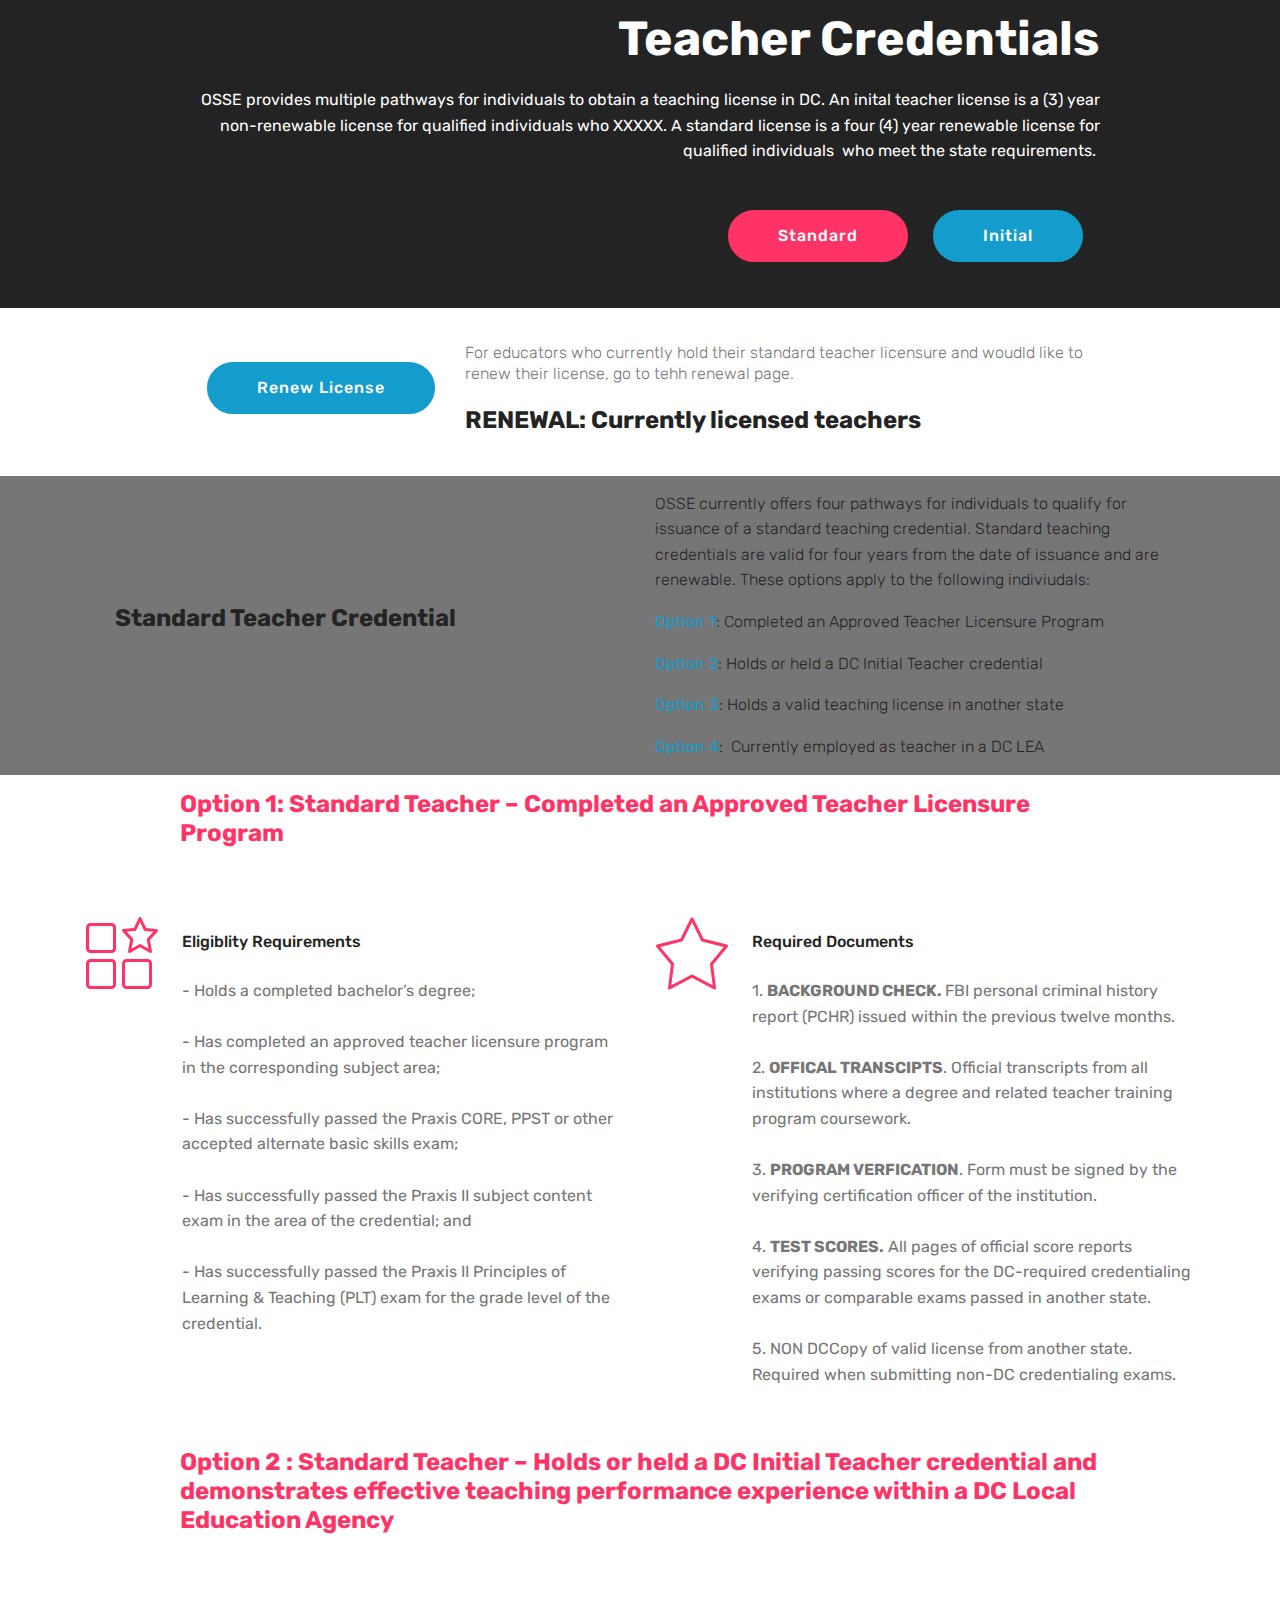
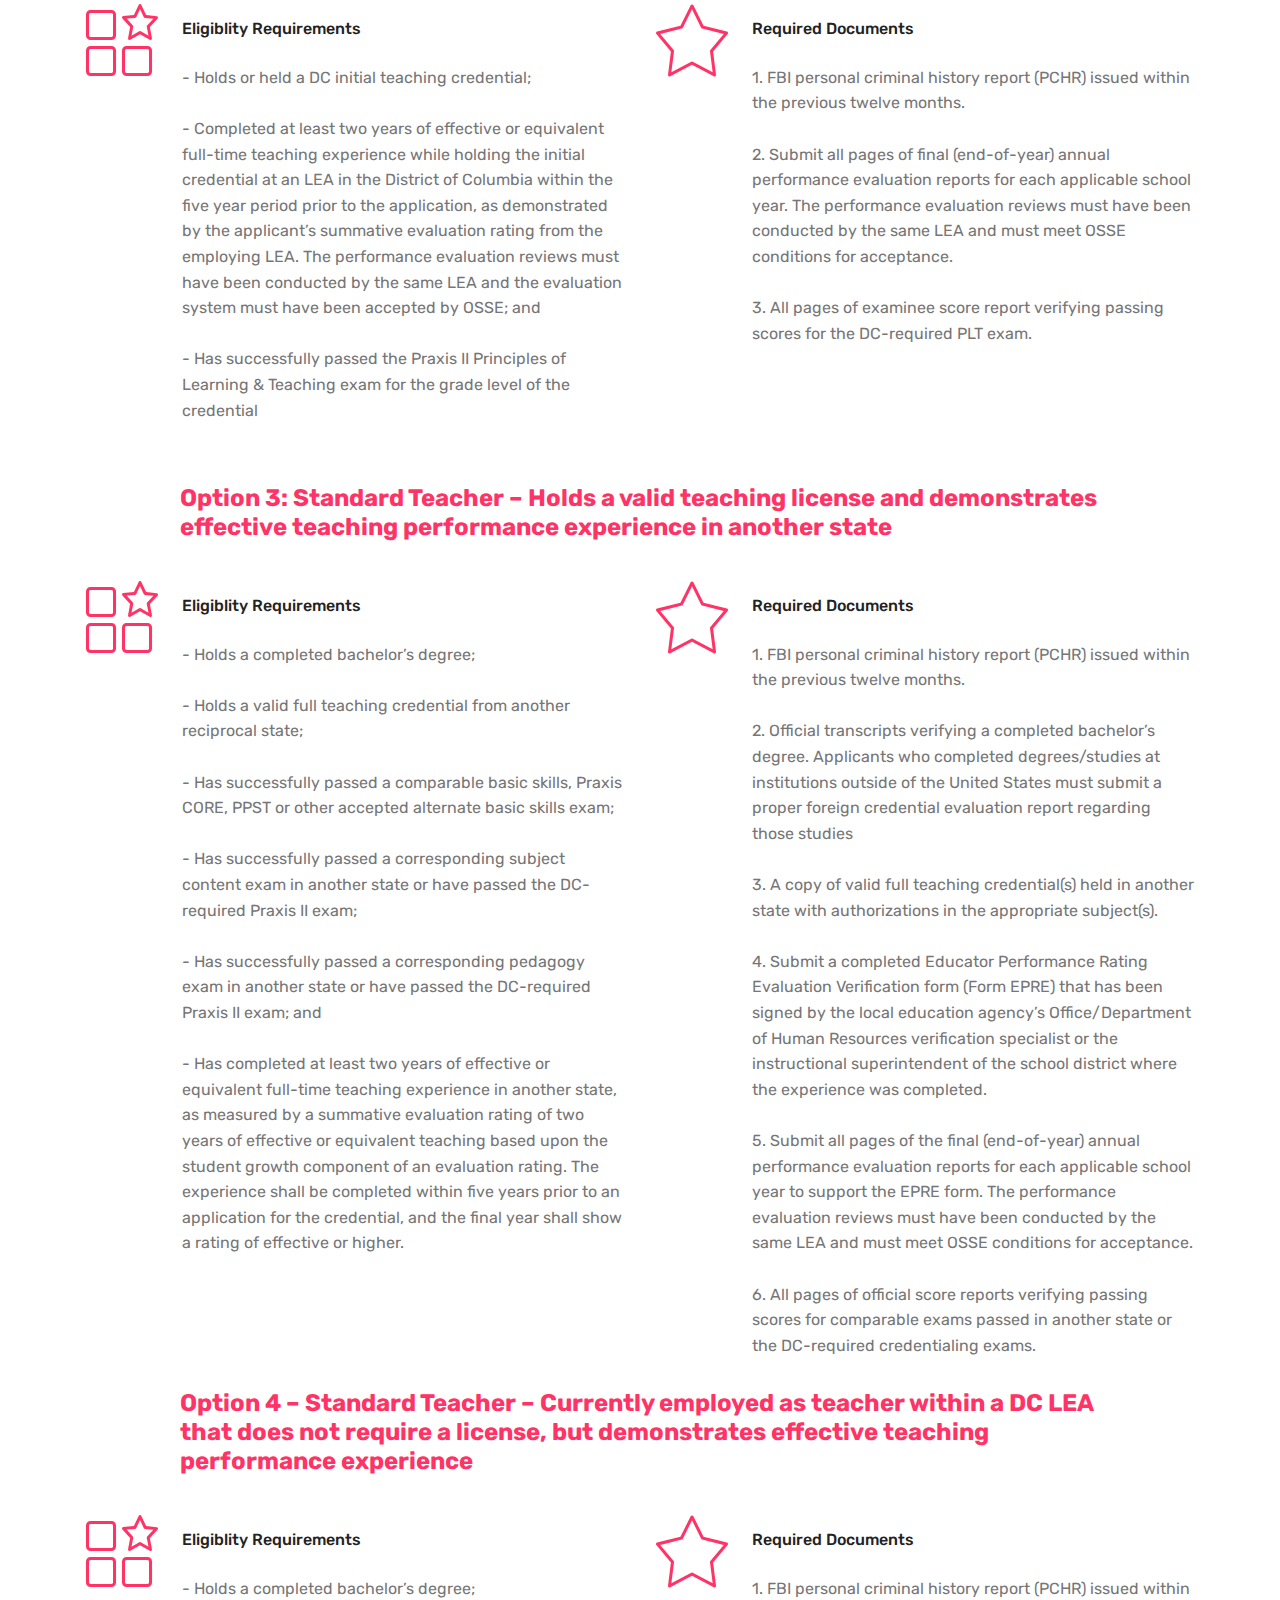
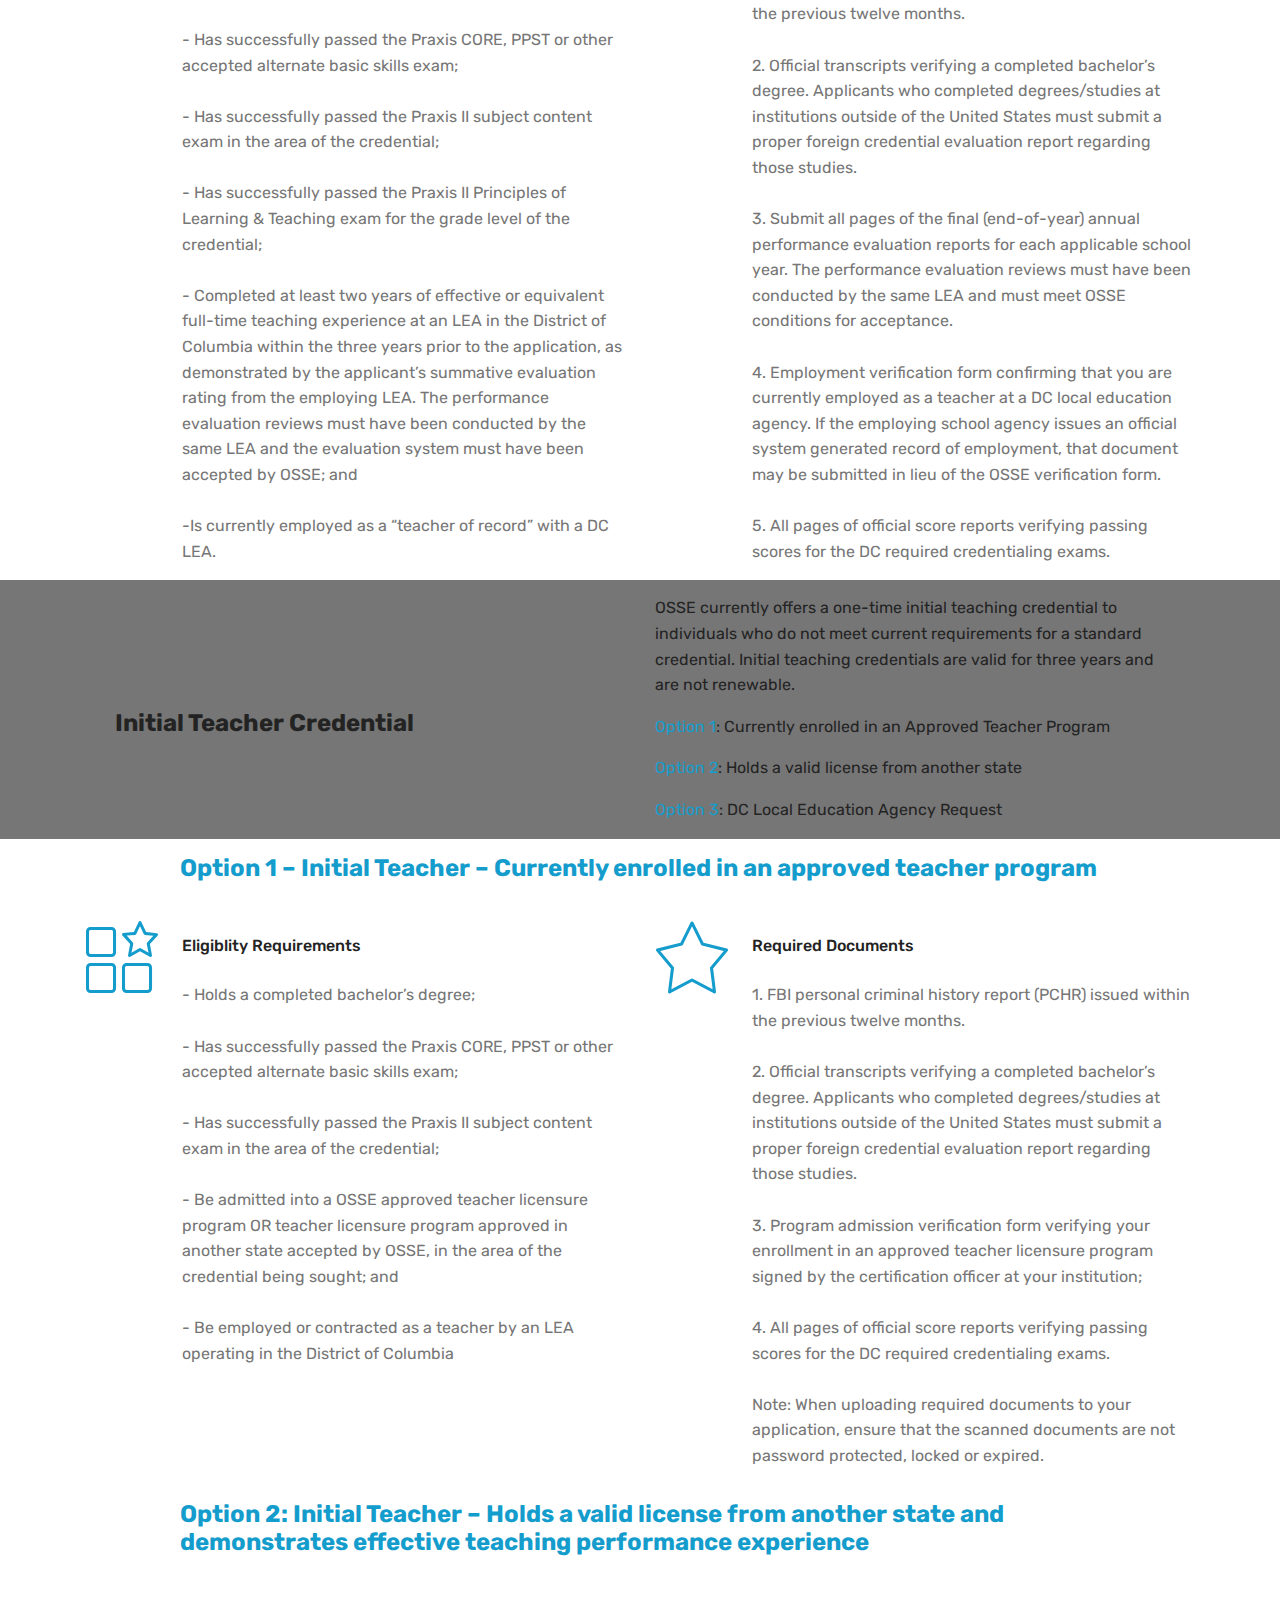
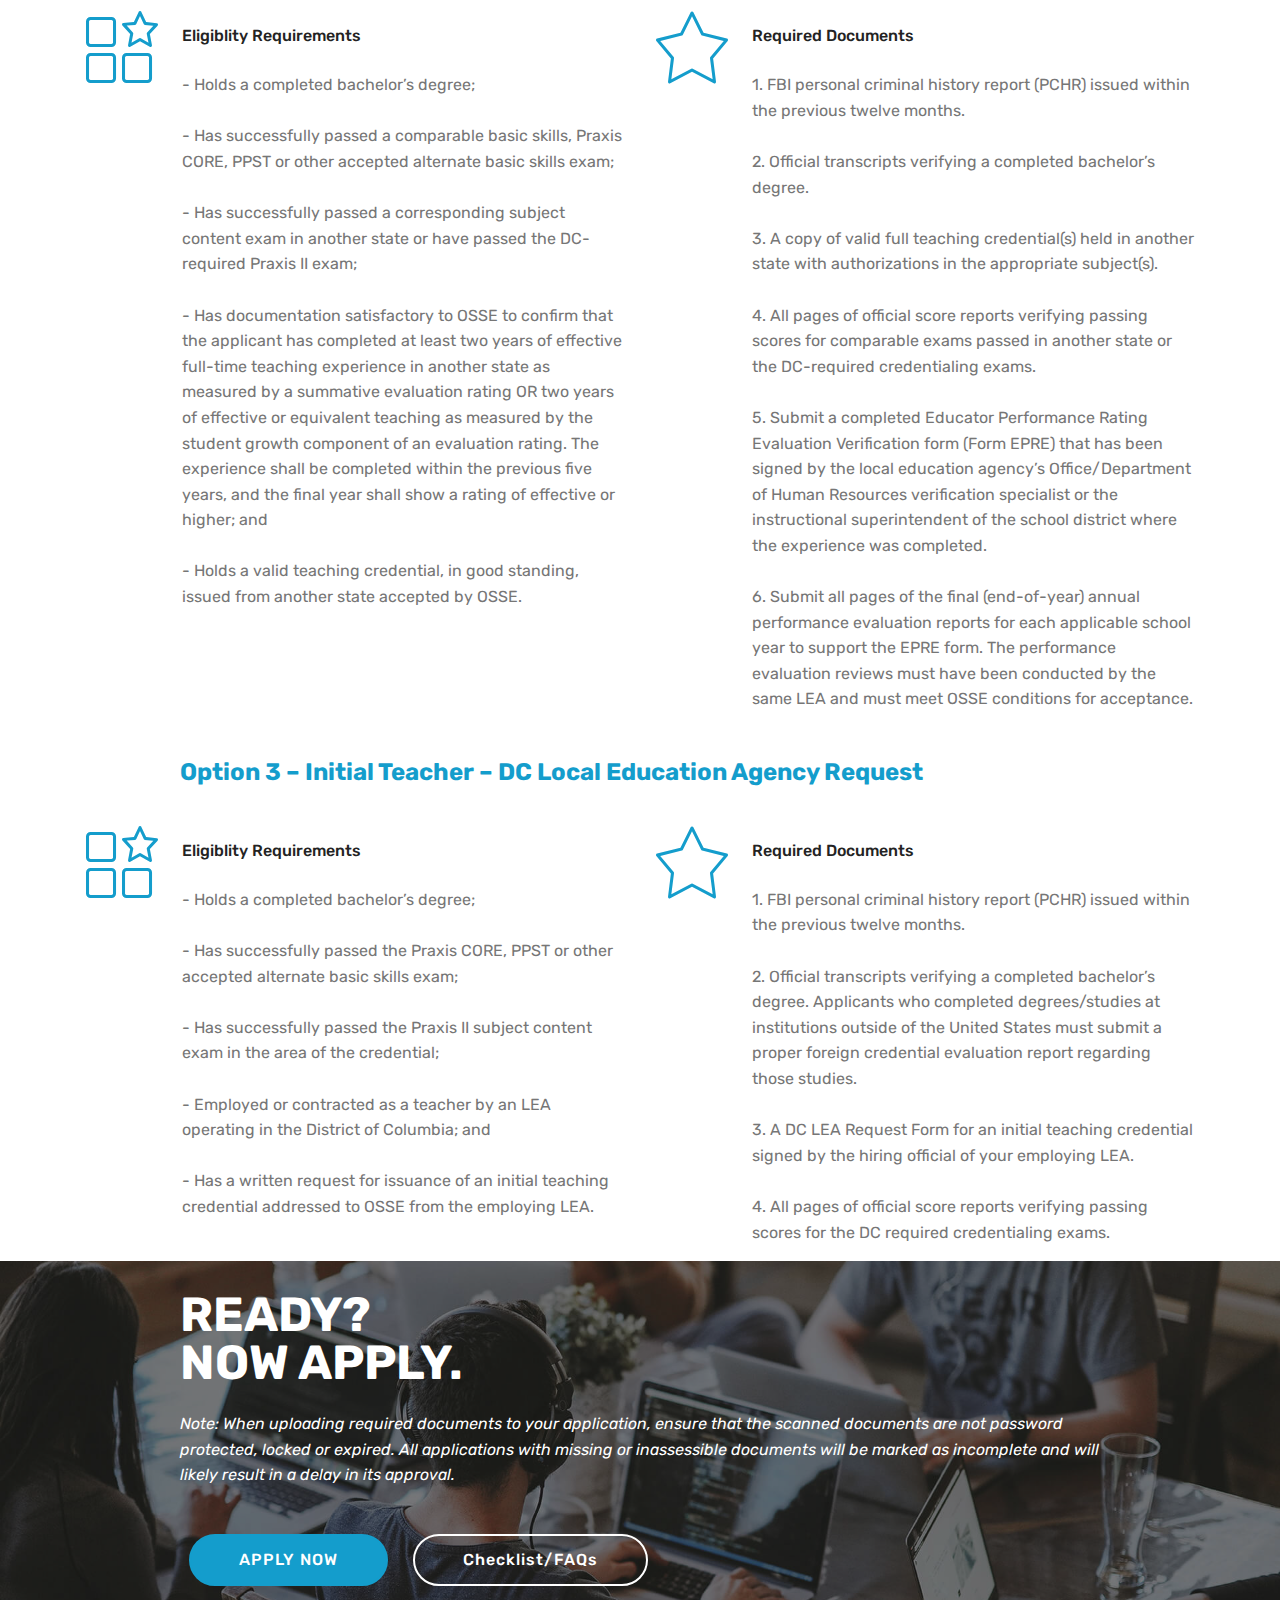
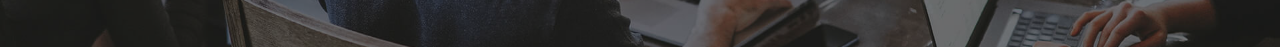
==== commit 4bd2f77a: "create github pages" ====
--- a/page1.html
+++ b/page1.html
@@ -31,11 +31,9 @@
         <div class="justify-content-center row">
             <div class="media-container-column title col-12 col-md-10">
                 <h2 class="align-right mbr-bold mbr-white pb-3 mbr-fonts-style display-2">Teacher Credentials</h2>
-                <h3 class="mbr-section-subtitle align-right mbr-light mbr-white pb-3 mbr-fonts-style display-5">
-                    Shape your future web project with sharp design and refine coded functions
-                </h3>
+                
                 <p class="mbr-text align-right mbr-white mbr-fonts-style display-7">
-                    Make your own website in a few clicks! Mobirise helps you cut down development time by providing you with a flexible website editor with a drag and drop interface. MobiRise Website Builder creates responsive, retina and mobile friendly websites in a few clicks. Mobirise is one of the easiest website development tools available today. When you've reviewed, APPLY.</p>
+                    OSSE provides multiple pathways for individuals to obtain a teaching license in DC. An inital teacher license is a (3) year non-renewable license for qualified individuals who XXXXX. A standard license is a four (4) year renewable license for qualified individuals &nbsp;who meet the state requirements.&nbsp;</p>
                 <div class="mbr-section-btn align-right py-4"><a class="btn btn-secondary display-4" href="page1.html#content3-k">Standard</a>
                     <a class="btn btn-primary display-4" href="page1.html#content3-z">Initial</a></div>
             </div>
@@ -43,7 +41,26 @@
     </div>
 </section>
 
-<section class="engine"><a href="https://mobirise.info/v">html templates</a></section><section class="mbr-section article content3 cid-ruxjJSA5XT" id="content3-k">
+<section class="engine"><a href="https://mobirise.info/l">free website templates</a></section><section class="mbr-section info1 cid-rw29BhuBVk" id="info1-37">
+
+    
+
+    
+    <div class="container">
+        <div class="row justify-content-center content-row">
+            <div class="media-container-column title col-12 col-lg-7 col-md-6">
+                <h3 class="mbr-section-subtitle align-left mbr-light pb-3 mbr-fonts-style display-4">
+                    For educators who currently hold their standard teacher licensure and woudld like to renew their license, go to tehh renewal page.</h3>
+                <h2 class="align-left mbr-bold mbr-fonts-style display-5">RENEWAL: Currently licensed teachers&nbsp;</h2>
+            </div>
+            <div class="media-container-column col-12 col-lg-3 col-md-4">
+                <div class="mbr-section-btn align-right py-4"><a class="btn btn-primary display-4" href="https://mobirise.co">Renew License</a></div>
+            </div>
+        </div>
+    </div>
+</section>
+
+<section class="mbr-section article content3 cid-ruxjJSA5XT" id="content3-k">
       
      
 
@@ -109,7 +126,7 @@
                     </div>
                     <div class="card-box">
                         <h4 class="card-title py-3 mbr-fonts-style display-7">Required Documents</h4>
-                        <p class="mbr-text mbr-fonts-style display-7">1. FBI personal criminal history report (PCHR) issued within the previous twelve months.&nbsp;<br><br>2. Official transcripts from all institutions where a degree AND related teacher training program coursework have been completed.&nbsp;<br><br>3. Program completion verification form signed by the verifying certification officer of the institution where the teacher licensure program was completed.<br><br>4. All pages of official score reports verifying passing scores for the DC-required credentialing exams or comparable exams passed in another state.<br><br>5. Copy of valid license from another state. Required when submitting non-DC credentialing exams.</p>
+                        <p class="mbr-text mbr-fonts-style display-7">1. <strong>BACKGROUND CHECK.&nbsp;</strong>FBI personal criminal history report (PCHR) issued within the previous twelve months.&nbsp;<br><br>2. <strong>OFFICAL TRANSCIPTS</strong>. Official transcripts from all institutions where a degree and related teacher training program coursework.&nbsp;<br><br>3. <strong>PROGRAM VERFICATION</strong>. Form must be signed by the verifying certification officer of the institution.&nbsp;<br><br>4. <strong>TEST SCORES.</strong> All pages of official score reports verifying passing scores for the DC-required credentialing exams or comparable exams passed in another state.<br><br>5. NON DCCopy of valid license from another state. Required when submitting non-DC credentialing exams.</p>
                     </div>
                 </div>
             </div>
--- a/assets/mobirise/css/mbr-additional.css
+++ b/assets/mobirise/css/mbr-additional.css
@@ -2152,7 +2152,7 @@
 .cid-ruxgpU50n0 {
   padding-top: 15px;
   padding-bottom: 15px;
-  background-image: url("../../../assets/images/background16.jpg");
+  background-color: #232323;
 }
 .cid-ruxgpU50n0 H2 {
   color: #ffffff;
@@ -2164,10 +2164,25 @@
 .cid-ruxgpU50n0 .mbr-section-btn {
   color: #ffffff;
 }
+.cid-rw29BhuBVk {
+  padding-top: 30px;
+  padding-bottom: 30px;
+  background-color: #ffffff;
+}
+.cid-rw29BhuBVk .mbr-section-subtitle {
+  color: #767676;
+}
+.cid-rw29BhuBVk .btn {
+  margin: 0 0 .5rem 0;
+}
+.cid-rw29BhuBVk .content-row {
+  flex-direction: row-reverse;
+  -webkit-flex-direction: row-reverse;
+}
 .cid-ruxjJSA5XT {
   padding-top: 15px;
   padding-bottom: 0px;
-  background-color: #ffffff;
+  background-color: #767676;
 }
 .cid-ruxjJSA5XT .mbr-text {
   color: #232323;
@@ -2375,7 +2390,7 @@
 .cid-ruBChkz3ow {
   padding-top: 15px;
   padding-bottom: 0px;
-  background-color: #ffffff;
+  background-color: #767676;
 }
 .cid-ruBChkz3ow .mbr-text {
   color: #232323;
@@ -3009,7 +3024,7 @@
 .cid-rv099GeBPB {
   padding-top: 30px;
   padding-bottom: 30px;
-  background-image: url("../../../assets/images/background47.jpg");
+  background-image: url("../../../assets/images/background49.jpg");
 }
 .cid-ruBS4yolaz {
   padding-top: 15px;
@@ -3729,7 +3744,7 @@
   color: #c1c1c1 !important;
 }
 .cid-rv09oki6Ha {
-  background-image: url("../../../assets/images/background18.jpg");
+  background-image: url("../../../assets/images/background110.jpg");
 }
 .cid-rv09oki6Ha .mbr-section-subtitle {
   letter-spacing: .2rem;
@@ -3793,7 +3808,7 @@
 .cid-rv0bdRdb8D {
   padding-top: 30px;
   padding-bottom: 30px;
-  background-image: url("../../../assets/images/background47.jpg");
+  background-image: url("../../../assets/images/background49.jpg");
 }
 .cid-ruYGlRgqd9 {
   padding-top: 30px;
@@ -3871,7 +3886,7 @@
 .cid-rv091VoIfJ {
   padding-top: 30px;
   padding-bottom: 30px;
-  background-image: url("../../../assets/images/background47.jpg");
+  background-image: url("../../../assets/images/background49.jpg");
 }
 .cid-ruxnWLJd4l .navbar {
   padding: .5rem 0;
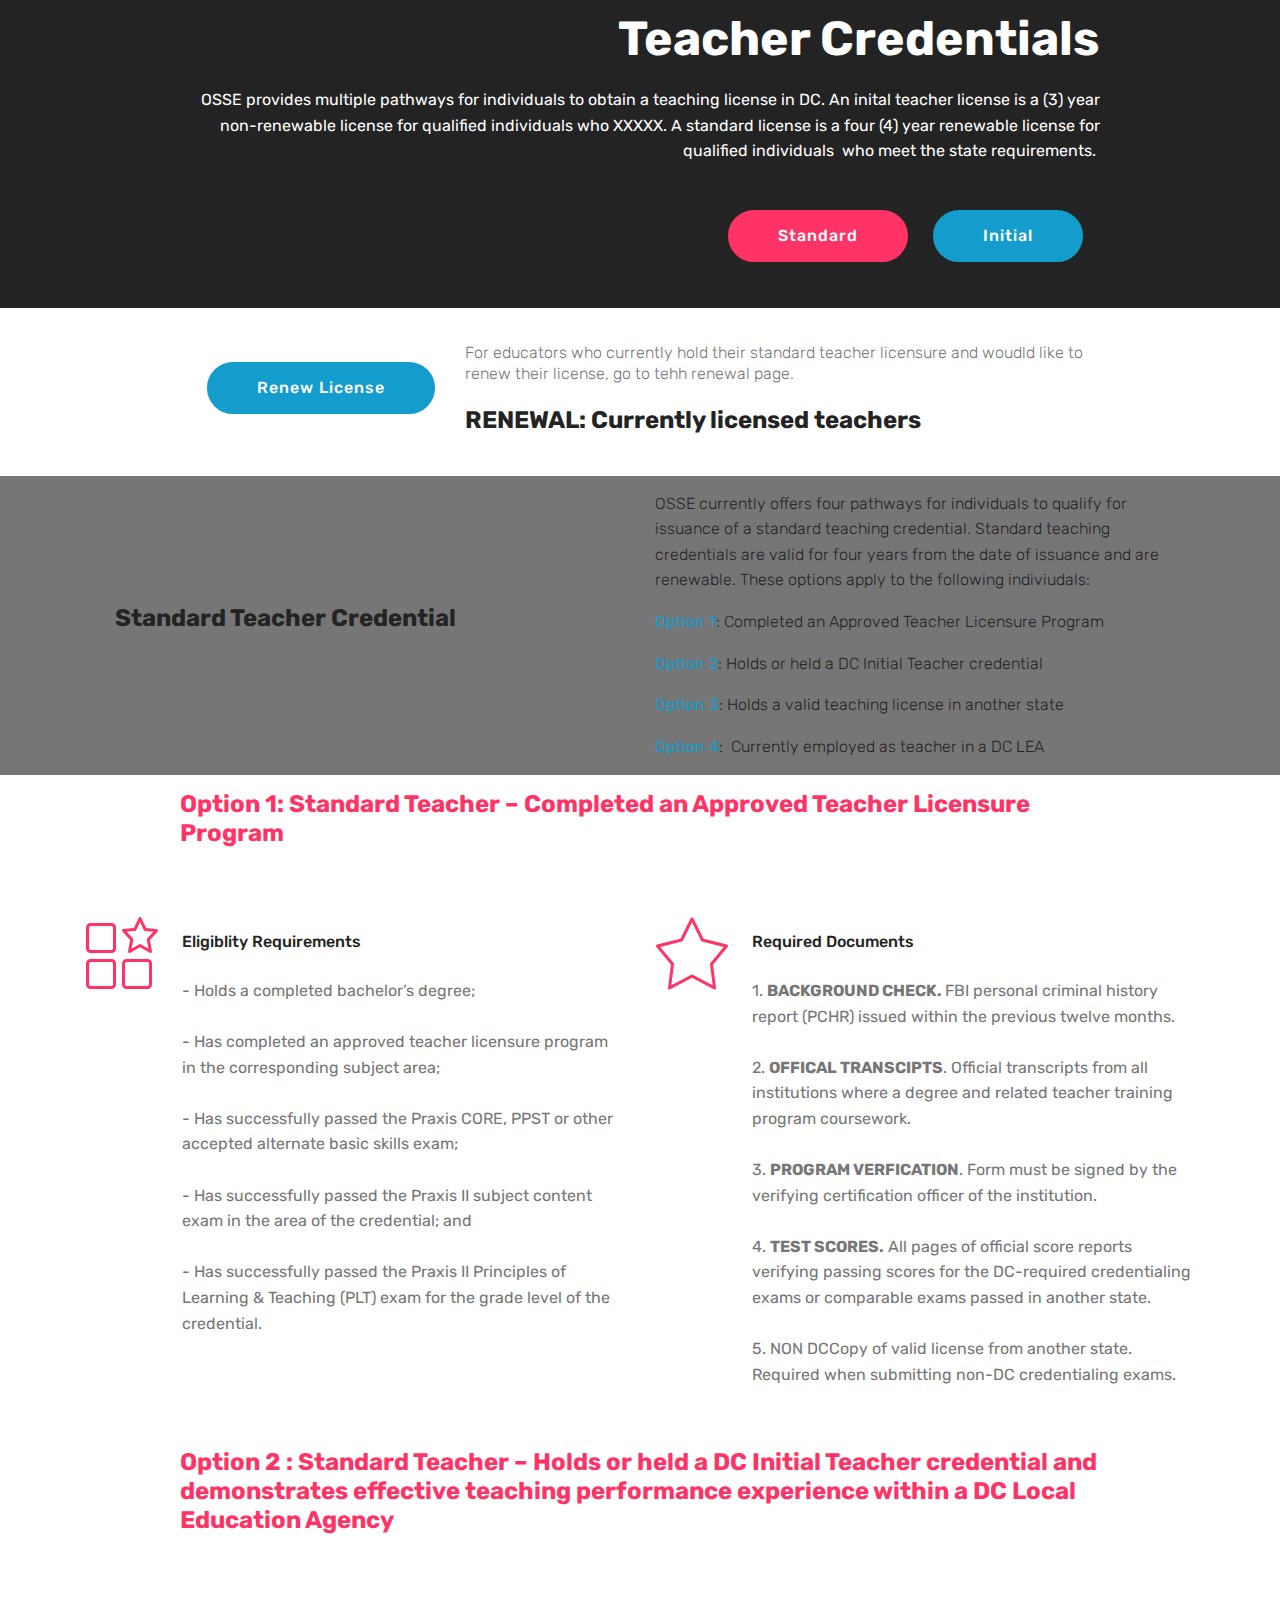
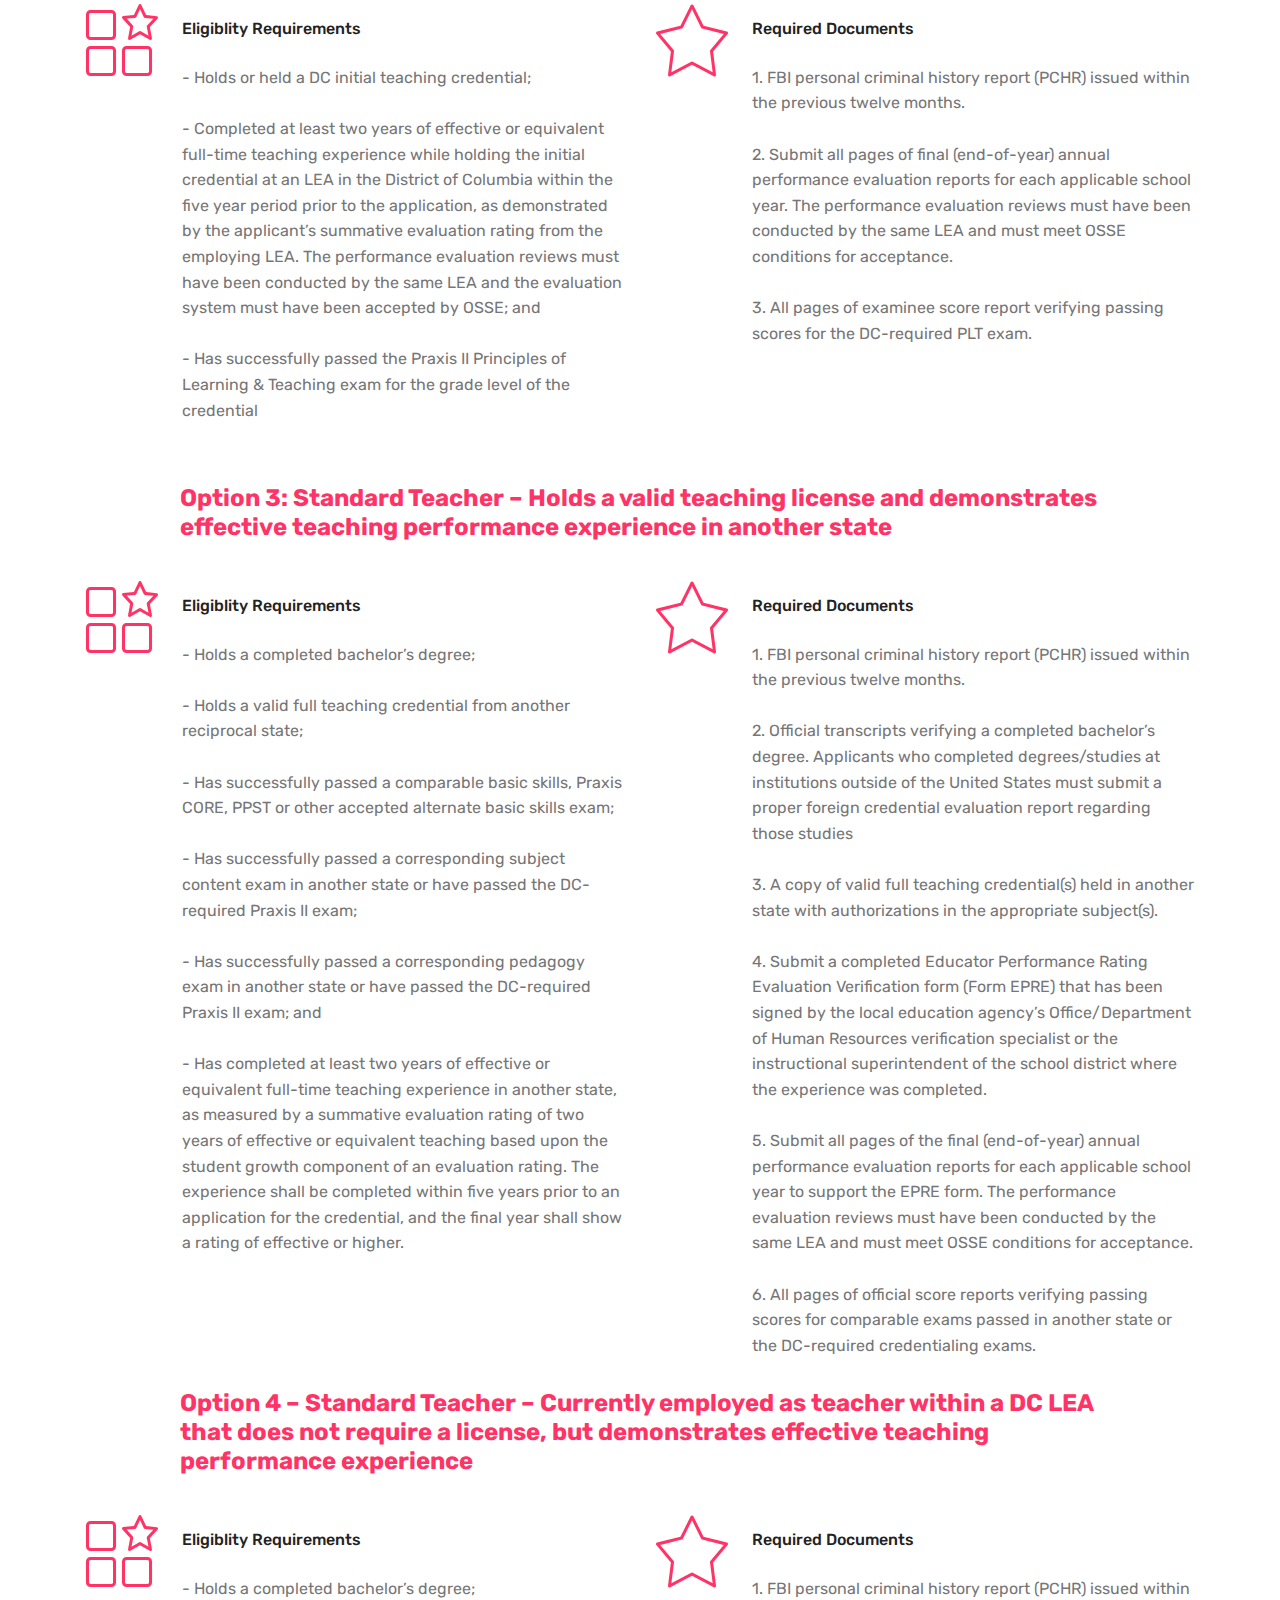
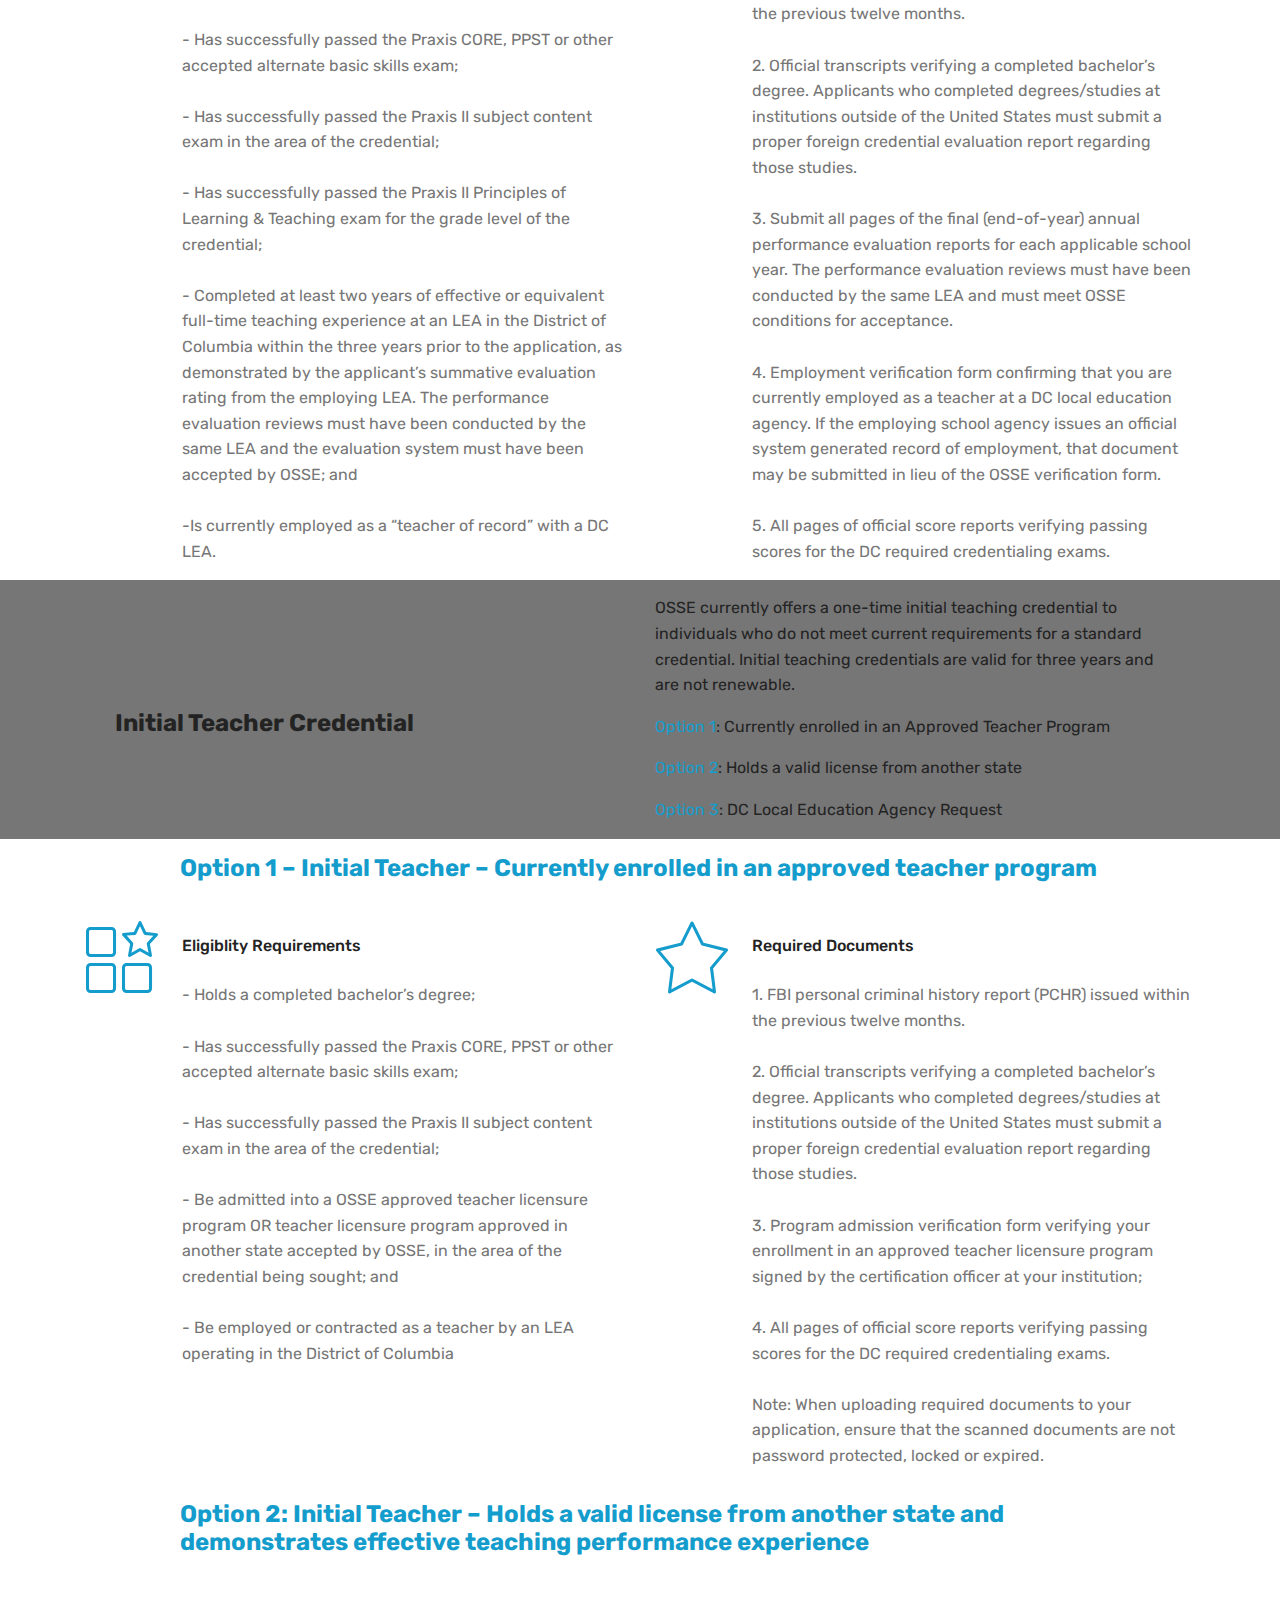
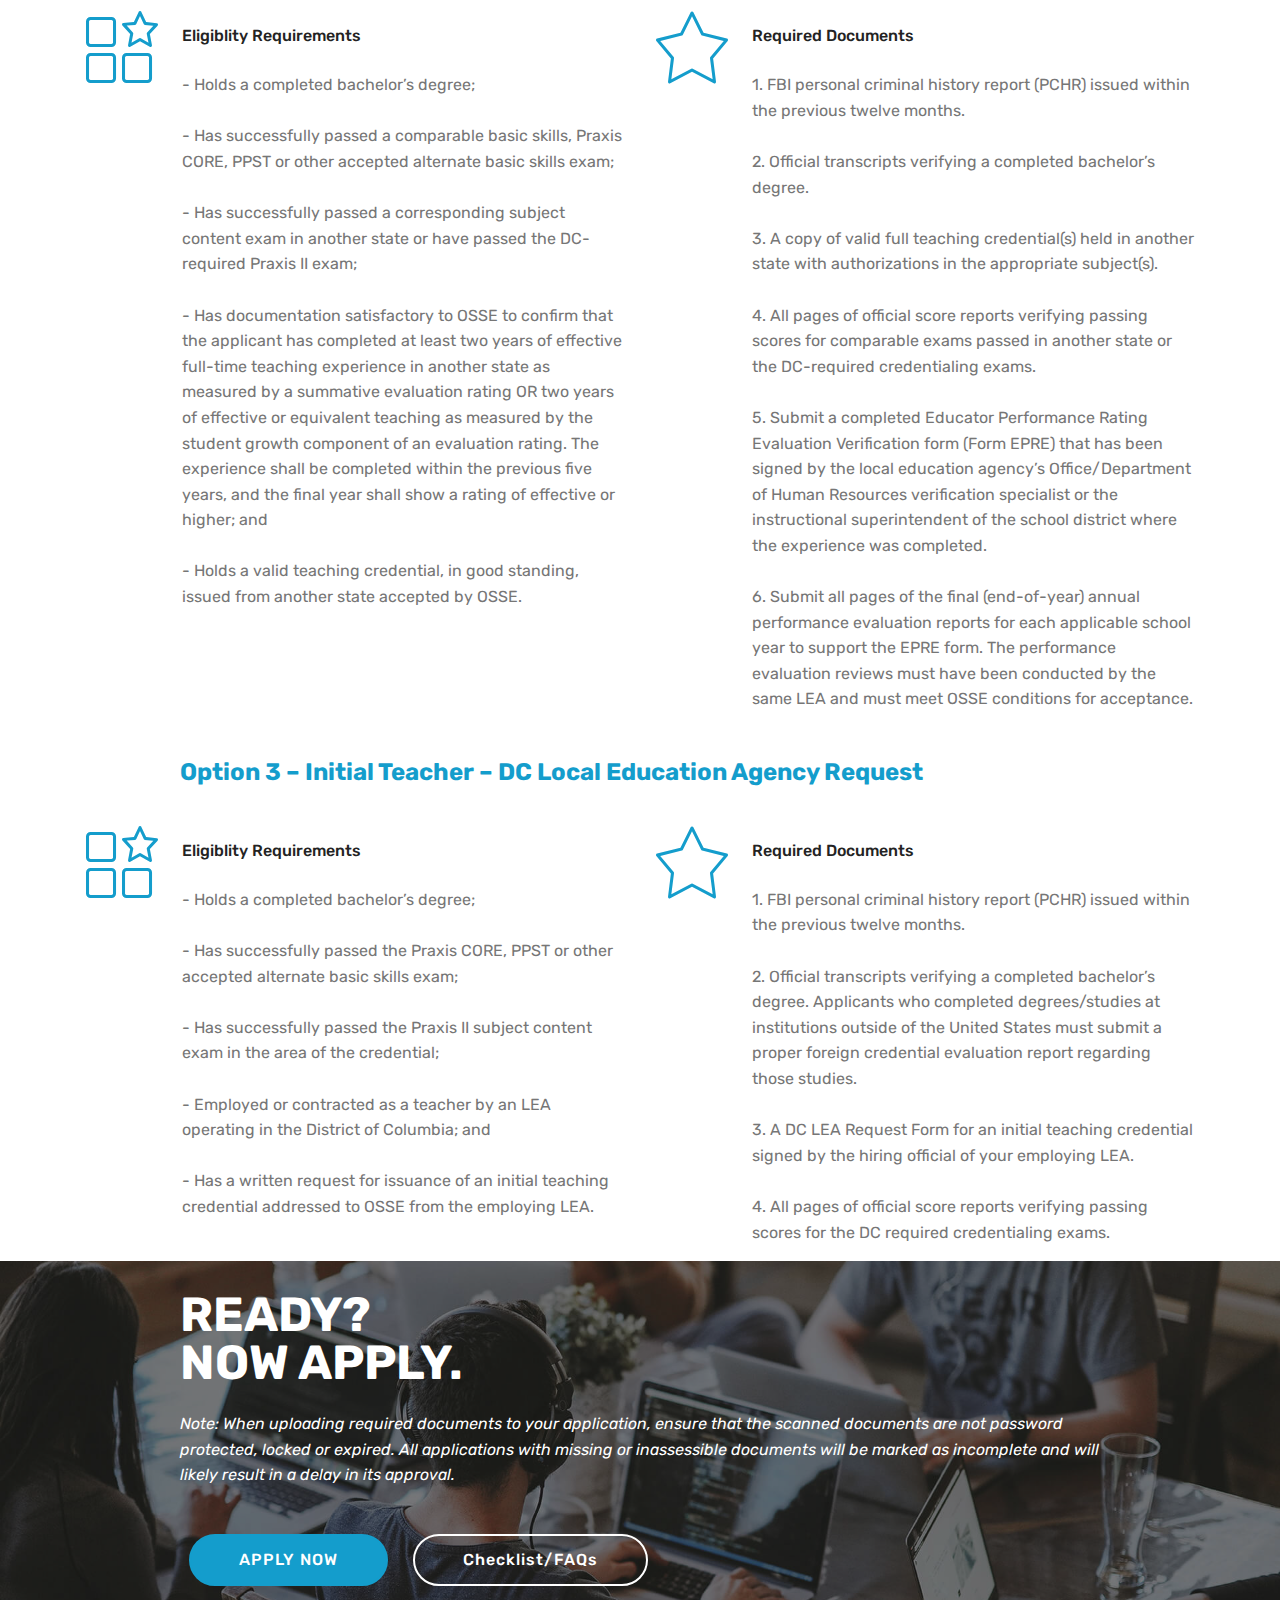
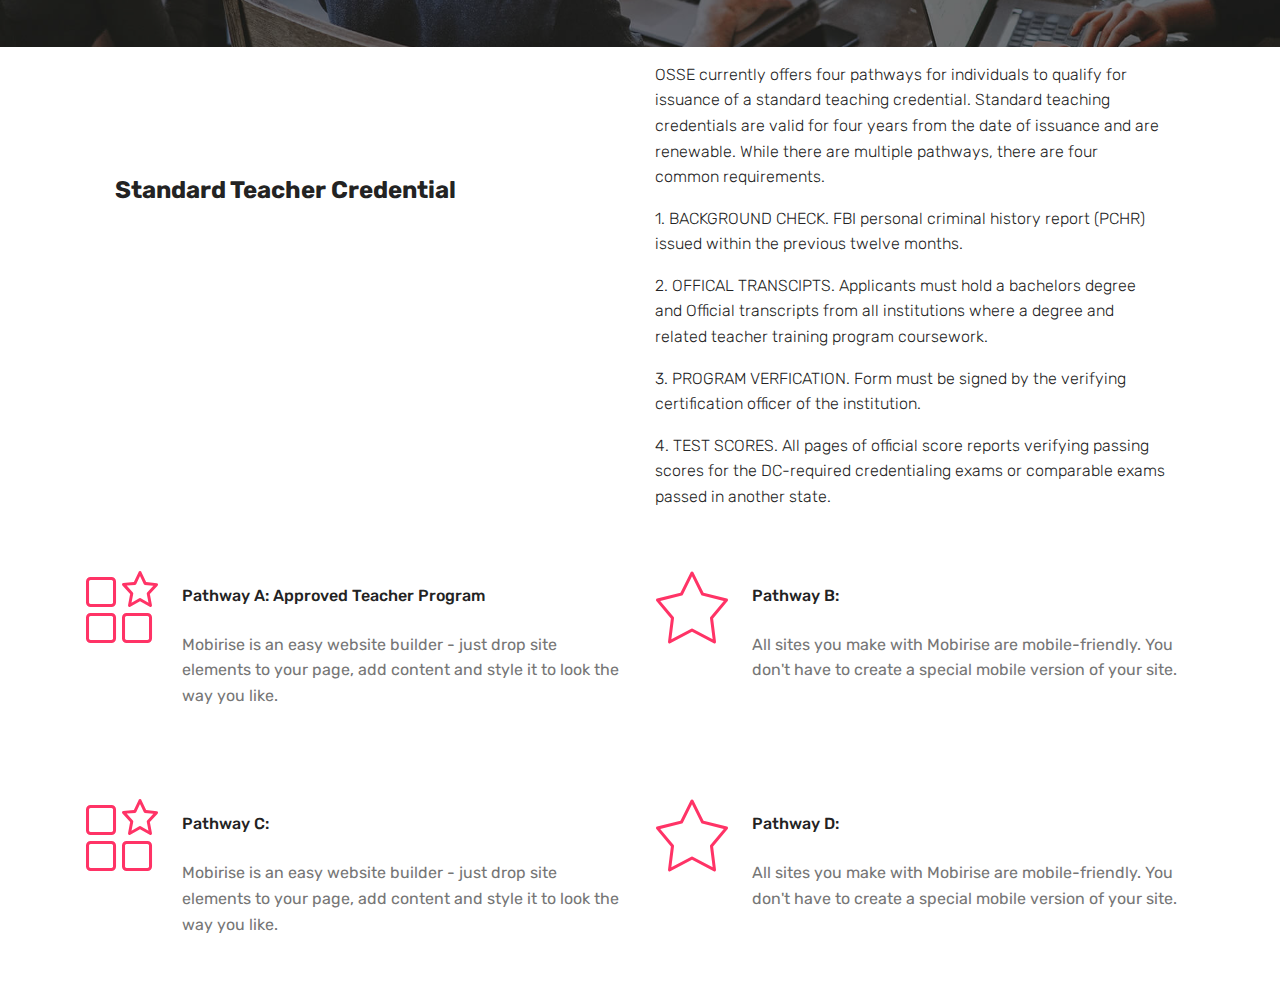
==== commit 01a900b4: "create github pages" ====
--- a/page1.html
+++ b/page1.html
@@ -41,7 +41,7 @@
     </div>
 </section>
 
-<section class="engine"><a href="https://mobirise.info/l">free website templates</a></section><section class="mbr-section info1 cid-rw29BhuBVk" id="info1-37">
+<section class="engine"><a href="https://mobirise.info/k">how to develop own website</a></section><section class="mbr-section info1 cid-rw29BhuBVk" id="info1-37">
 
     
 
@@ -522,6 +522,111 @@
                 <div class="mbr-section-btn align-left py-4"><a class="btn btn-primary display-4" href="https://octo.quickbase.com/db/bkdy85kmw">APPLY NOW</a>
                     <a class="btn btn-white-outline display-4" href="https://mobirise.co">Checklist/FAQs</a></div>
             </div>
+        </div>
+    </div>
+</section>
+
+<section class="mbr-section article content3 cid-rw2jUksYjU" id="content3-3e">
+      
+     
+
+    <div class="container">
+        <div class="media-container-row">
+            <div class="row col-12 col-md-12">
+                <div class="col-12 mbr-text mbr-fonts-style col-md-6 display-5">
+                     <p><br></p><p><span style="font-size: 1.5rem;"><br></span></p><p><span style="font-size: 1.5rem;"><strong>Standard Teacher Credential</strong></span><br></p>
+                </div>
+                <div class="col-12 mbr-text mbr-fonts-style display-4 col-md-6">
+                     <p>OSSE currently offers four pathways for individuals to qualify for issuance of a standard teaching credential. Standard teaching credentials are valid for four years from the date of issuance and are renewable. While there are multiple pathways, there are four common requirements.&nbsp;</p><p><span style="font-size: 1rem;">1. BACKGROUND CHECK. FBI personal criminal history report (PCHR) issued within the previous twelve months.&nbsp;</span></p><p><span style="font-size: 1rem;">2. OFFICAL TRANSCIPTS. Applicants must hold a bachelors degree and Official transcripts from all institutions where a degree and related teacher training program coursework.&nbsp;</span></p><p><span style="font-size: 1rem;">3. PROGRAM VERFICATION. Form must be signed by the verifying certification officer of the institution.&nbsp;</span></p><p><span style="font-size: 1rem;">4. TEST SCORES. All pages of official score reports verifying passing scores for the DC-required credentialing exams or comparable exams passed in another state.</span></p>
+                </div>
+                
+            </div>
+        </div>
+    </div>
+</section>
+
+<section class="features9 cid-rw2jlJTV1o" id="features9-3c">
+
+    
+
+    
+    <div class="container">
+        <div class="row justify-content-center">
+            <div class="card p-3 col-12 col-md-6">
+                <div class="media-container-row">
+                    <div class="card-img pr-2">
+                        <span class="mbri-features mbr-iconfont"></span>
+                    </div>
+                    <div class="card-box">
+                        <h4 class="card-title py-3 mbr-fonts-style display-7">Pathway A: Approved Teacher Program</h4>
+                        <p class="mbr-text mbr-fonts-style display-7">
+                           Mobirise is an easy website builder - just drop site elements to your page, add content and style it to look the way you like.
+                        </p>
+                    </div>
+                </div>
+            </div>
+
+            <div class="card p-3 col-12 col-md-6">
+                <div class="media-container-row">
+                    <div class="card-img pr-2">
+                        <span class="mbri-star mbr-iconfont"></span>
+                    </div>
+                    <div class="card-box">
+                        <h4 class="card-title py-3 mbr-fonts-style display-7">Pathway B:&nbsp;</h4>
+                        <p class="mbr-text mbr-fonts-style display-7">
+                           All sites you make with Mobirise are mobile-friendly. You don't have to create a special mobile version of your site.
+                        </p>
+                    </div>
+                </div>
+            </div>
+
+            
+
+            
+        </div>
+    </div>
+</section>
+
+<section class="features9 cid-rw2jlZHsQj" id="features9-3d">
+
+    
+
+    
+    <div class="container">
+        <div class="row justify-content-center">
+            <div class="card p-3 col-12 col-md-6">
+                <div class="media-container-row">
+                    <div class="card-img pr-2">
+                        <span class="mbri-features mbr-iconfont"></span>
+                    </div>
+                    <div class="card-box">
+                        <h4 class="card-title py-3 mbr-fonts-style display-7">
+                            Pathway C:&nbsp;</h4>
+                        <p class="mbr-text mbr-fonts-style display-7">
+                           Mobirise is an easy website builder - just drop site elements to your page, add content and style it to look the way you like.
+                        </p>
+                    </div>
+                </div>
+            </div>
+
+            <div class="card p-3 col-12 col-md-6">
+                <div class="media-container-row">
+                    <div class="card-img pr-2">
+                        <span class="mbri-star mbr-iconfont"></span>
+                    </div>
+                    <div class="card-box">
+                        <h4 class="card-title py-3 mbr-fonts-style display-7">
+                            Pathway D:&nbsp;</h4>
+                        <p class="mbr-text mbr-fonts-style display-7">
+                           All sites you make with Mobirise are mobile-friendly. You don't have to create a special mobile version of your site.
+                        </p>
+                    </div>
+                </div>
+            </div>
+
+            
+
+            
         </div>
     </div>
 </section>
--- a/assets/mobirise/css/mbr-additional.css
+++ b/assets/mobirise/css/mbr-additional.css
@@ -1435,6 +1435,61 @@
 .cid-rvUVyu681O H3 {
   text-align: center;
 }
+.cid-ruwRkM6QF3 {
+  padding-top: 15px;
+  padding-bottom: 0px;
+  background-color: #232323;
+}
+.cid-ruwRkM6QF3 P {
+  color: #767676;
+}
+.cid-ruwRkM6QF3 H1 {
+  color: #efefef;
+}
+.cid-rulXkIzAKV {
+  padding-top: 0px;
+  padding-bottom: 0px;
+  background-color: #efefef;
+}
+.cid-rulXkIzAKV .card-img {
+  background-color: #fff;
+}
+.cid-rulXkIzAKV .card-box {
+  padding: 2rem;
+  background-color: #ffffff;
+}
+.cid-rulXkIzAKV h4 {
+  font-weight: 500;
+  margin-bottom: 0;
+  text-align: left;
+}
+.cid-rulXkIzAKV p {
+  text-align: left;
+}
+.cid-rulXkIzAKV .mbr-text {
+  color: #767676;
+  text-align: left;
+}
+.cid-rulXkIzAKV .card-wrapper {
+  height: 100%;
+  box-shadow: 0px 0px 0px 0px rgba(0, 0, 0, 0);
+  transition: box-shadow 0.3s;
+}
+.cid-rulXkIzAKV .card-wrapper:hover {
+  box-shadow: 0px 0px 30px 0px rgba(0, 0, 0, 0.05);
+  transition: box-shadow 0.3s;
+}
+@media (min-width: 992px) {
+  .cid-rulXkIzAKV .my-col {
+    flex: 0 0 20%;
+    max-width: 20%;
+    padding: 15px;
+    -webkit-flex: 0 0 20%;
+  }
+}
+.cid-rulXkIzAKV .card-title {
+  color: #149dcc;
+}
 .cid-ruxnWLJd4l .navbar {
   padding: .5rem 0;
   background: #333333;
@@ -1837,10 +1892,64 @@
 .cid-ruxnWLJd4l .dropdown-item:hover {
   color: #c1c1c1 !important;
 }
+.cid-ruwTQ5o2bu {
+  padding-top: 15px;
+  padding-bottom: 0px;
+  background-color: #232323;
+}
+.cid-ruwTQ5o2bu P {
+  color: #767676;
+}
+.cid-ruwTQ5o2bu H1 {
+  color: #efefef;
+}
+.cid-ruwTveHHJV {
+  padding-top: 30px;
+  padding-bottom: 30px;
+  background-color: #ffffff;
+}
+.cid-ruwTveHHJV h4 {
+  text-align: left;
+  font-weight: 500;
+}
+.cid-ruwTveHHJV p {
+  color: #767676;
+  text-align: left;
+  margin-bottom: 0;
+}
+.cid-ruwTveHHJV .card-img {
+  width: auto;
+}
+.cid-ruwTveHHJV .card-img span {
+  font-size: 72px;
+  color: #707070;
+}
+.cid-ruwTveHHJV .card-box {
+  padding-left: 1rem;
+  word-break: break-word;
+}
+@media (max-width: 991px) {
+  .cid-ruwTveHHJV .card-img {
+    text-align: left;
+    padding-bottom: 0.75rem;
+  }
+}
+@media (max-width: 300px) {
+  .cid-ruwTveHHJV .card-img span {
+    font-size: 40px !important;
+  }
+}
+.cid-ruwTveHHJV .card-title,
+.cid-ruwTveHHJV .card-img {
+  color: #149dcc;
+}
+.cid-ruwTveHHJV P {
+  color: #232323;
+}
 .cid-ruwX7hrgWE {
   padding-top: 15px;
   padding-bottom: 15px;
-  background-color: #ffffff;
+  background-color: #cccccc;
 }
 .cid-ruwX7hrgWE .mbr-section-subtitle {
   color: #ff3366;
@@ -1887,115 +1996,6 @@
 }
 .cid-ruwX7hrgWE .mbr-section-title {
   text-align: center;
-}
-.cid-ruwRkM6QF3 {
-  padding-top: 15px;
-  padding-bottom: 0px;
-  background-color: #232323;
-}
-.cid-ruwRkM6QF3 P {
-  color: #767676;
-}
-.cid-ruwRkM6QF3 H1 {
-  color: #efefef;
-}
-.cid-rulXkIzAKV {
-  padding-top: 0px;
-  padding-bottom: 0px;
-  background-color: #efefef;
-}
-.cid-rulXkIzAKV .card-img {
-  background-color: #fff;
-}
-.cid-rulXkIzAKV .card-box {
-  padding: 2rem;
-  background-color: #ffffff;
-}
-.cid-rulXkIzAKV h4 {
-  font-weight: 500;
-  margin-bottom: 0;
-  text-align: left;
-}
-.cid-rulXkIzAKV p {
-  text-align: left;
-}
-.cid-rulXkIzAKV .mbr-text {
-  color: #767676;
-  text-align: left;
-}
-.cid-rulXkIzAKV .card-wrapper {
-  height: 100%;
-  box-shadow: 0px 0px 0px 0px rgba(0, 0, 0, 0);
-  transition: box-shadow 0.3s;
-}
-.cid-rulXkIzAKV .card-wrapper:hover {
-  box-shadow: 0px 0px 30px 0px rgba(0, 0, 0, 0.05);
-  transition: box-shadow 0.3s;
-}
-@media (min-width: 992px) {
-  .cid-rulXkIzAKV .my-col {
-    flex: 0 0 20%;
-    max-width: 20%;
-    padding: 15px;
-    -webkit-flex: 0 0 20%;
-  }
-}
-.cid-rulXkIzAKV .card-title {
-  color: #149dcc;
-}
-.cid-ruwTQ5o2bu {
-  padding-top: 15px;
-  padding-bottom: 0px;
-  background-color: #232323;
-}
-.cid-ruwTQ5o2bu P {
-  color: #767676;
-}
-.cid-ruwTQ5o2bu H1 {
-  color: #efefef;
-}
-.cid-ruwTveHHJV {
-  padding-top: 30px;
-  padding-bottom: 30px;
-  background-color: #ffffff;
-}
-.cid-ruwTveHHJV h4 {
-  text-align: left;
-  font-weight: 500;
-}
-.cid-ruwTveHHJV p {
-  color: #767676;
-  text-align: left;
-  margin-bottom: 0;
-}
-.cid-ruwTveHHJV .card-img {
-  width: auto;
-}
-.cid-ruwTveHHJV .card-img span {
-  font-size: 72px;
-  color: #707070;
-}
-.cid-ruwTveHHJV .card-box {
-  padding-left: 1rem;
-  word-break: break-word;
-}
-@media (max-width: 991px) {
-  .cid-ruwTveHHJV .card-img {
-    text-align: left;
-    padding-bottom: 0.75rem;
-  }
-}
-@media (max-width: 300px) {
-  .cid-ruwTveHHJV .card-img span {
-    font-size: 40px !important;
-  }
-}
-.cid-ruwTveHHJV .card-title,
-.cid-ruwTveHHJV .card-img {
-  color: #149dcc;
-}
-.cid-ruwTveHHJV P {
-  color: #232323;
 }
 .cid-ruwWRZJnjY {
   padding-top: 15px;
@@ -2550,6 +2550,90 @@
   padding-bottom: 30px;
   background-image: url("../../../assets/images/background4.jpg");
 }
+.cid-rw2jUksYjU {
+  padding-top: 15px;
+  padding-bottom: 0px;
+  background-color: #ffffff;
+}
+.cid-rw2jUksYjU .mbr-text {
+  color: #232323;
+}
+.cid-rw2jlJTV1o {
+  padding-top: 30px;
+  padding-bottom: 30px;
+  background-color: #ffffff;
+}
+.cid-rw2jlJTV1o h4 {
+  text-align: left;
+  font-weight: 500;
+}
+.cid-rw2jlJTV1o p {
+  color: #767676;
+  text-align: left;
+  margin-bottom: 0;
+}
+.cid-rw2jlJTV1o .card-img {
+  text-align: left;
+  -webkit-flex: 1 0 auto;
+  flex: 1 0 auto;
+  width: auto;
+}
+.cid-rw2jlJTV1o .card-img span {
+  font-size: 72px;
+  color: #ff3366;
+}
+.cid-rw2jlJTV1o .card-box {
+  padding-left: 1rem;
+  word-break: break-word;
+  width: 100%;
+}
+@media (max-width: 991px) {
+  .cid-rw2jlJTV1o .card-img {
+    text-align: left;
+    padding-bottom: 0.75rem;
+  }
+  .cid-rw2jlJTV1o .card-box {
+    padding-left: 0;
+  }
+}
+.cid-rw2jlZHsQj {
+  padding-top: 30px;
+  padding-bottom: 30px;
+  background-color: #ffffff;
+}
+.cid-rw2jlZHsQj h4 {
+  text-align: left;
+  font-weight: 500;
+}
+.cid-rw2jlZHsQj p {
+  color: #767676;
+  text-align: left;
+  margin-bottom: 0;
+}
+.cid-rw2jlZHsQj .card-img {
+  text-align: left;
+  -webkit-flex: 1 0 auto;
+  flex: 1 0 auto;
+  width: auto;
+}
+.cid-rw2jlZHsQj .card-img span {
+  font-size: 72px;
+  color: #ff3366;
+}
+.cid-rw2jlZHsQj .card-box {
+  padding-left: 1rem;
+  word-break: break-word;
+  width: 100%;
+}
+@media (max-width: 991px) {
+  .cid-rw2jlZHsQj .card-img {
+    text-align: left;
+    padding-bottom: 0.75rem;
+  }
+  .cid-rw2jlZHsQj .card-box {
+    padding-left: 0;
+  }
+}
 .cid-ruxwmO9EJA {
   padding-top: 15px;
   padding-bottom: 0px;
@@ -3024,7 +3108,7 @@
 .cid-rv099GeBPB {
   padding-top: 30px;
   padding-bottom: 30px;
-  background-image: url("../../../assets/images/background49.jpg");
+  background-image: url("../../../assets/images/background411.jpg");
 }
 .cid-ruBS4yolaz {
   padding-top: 15px;
@@ -3744,7 +3828,7 @@
   color: #c1c1c1 !important;
 }
 .cid-rv09oki6Ha {
-  background-image: url("../../../assets/images/background110.jpg");
+  background-image: url("../../../assets/images/background112.jpg");
 }
 .cid-rv09oki6Ha .mbr-section-subtitle {
   letter-spacing: .2rem;
@@ -3808,7 +3892,7 @@
 .cid-rv0bdRdb8D {
   padding-top: 30px;
   padding-bottom: 30px;
-  background-image: url("../../../assets/images/background49.jpg");
+  background-image: url("../../../assets/images/background411.jpg");
 }
 .cid-ruYGlRgqd9 {
   padding-top: 30px;
@@ -3886,7 +3970,7 @@
 .cid-rv091VoIfJ {
   padding-top: 30px;
   padding-bottom: 30px;
-  background-image: url("../../../assets/images/background49.jpg");
+  background-image: url("../../../assets/images/background411.jpg");
 }
 .cid-ruxnWLJd4l .navbar {
   padding: .5rem 0;
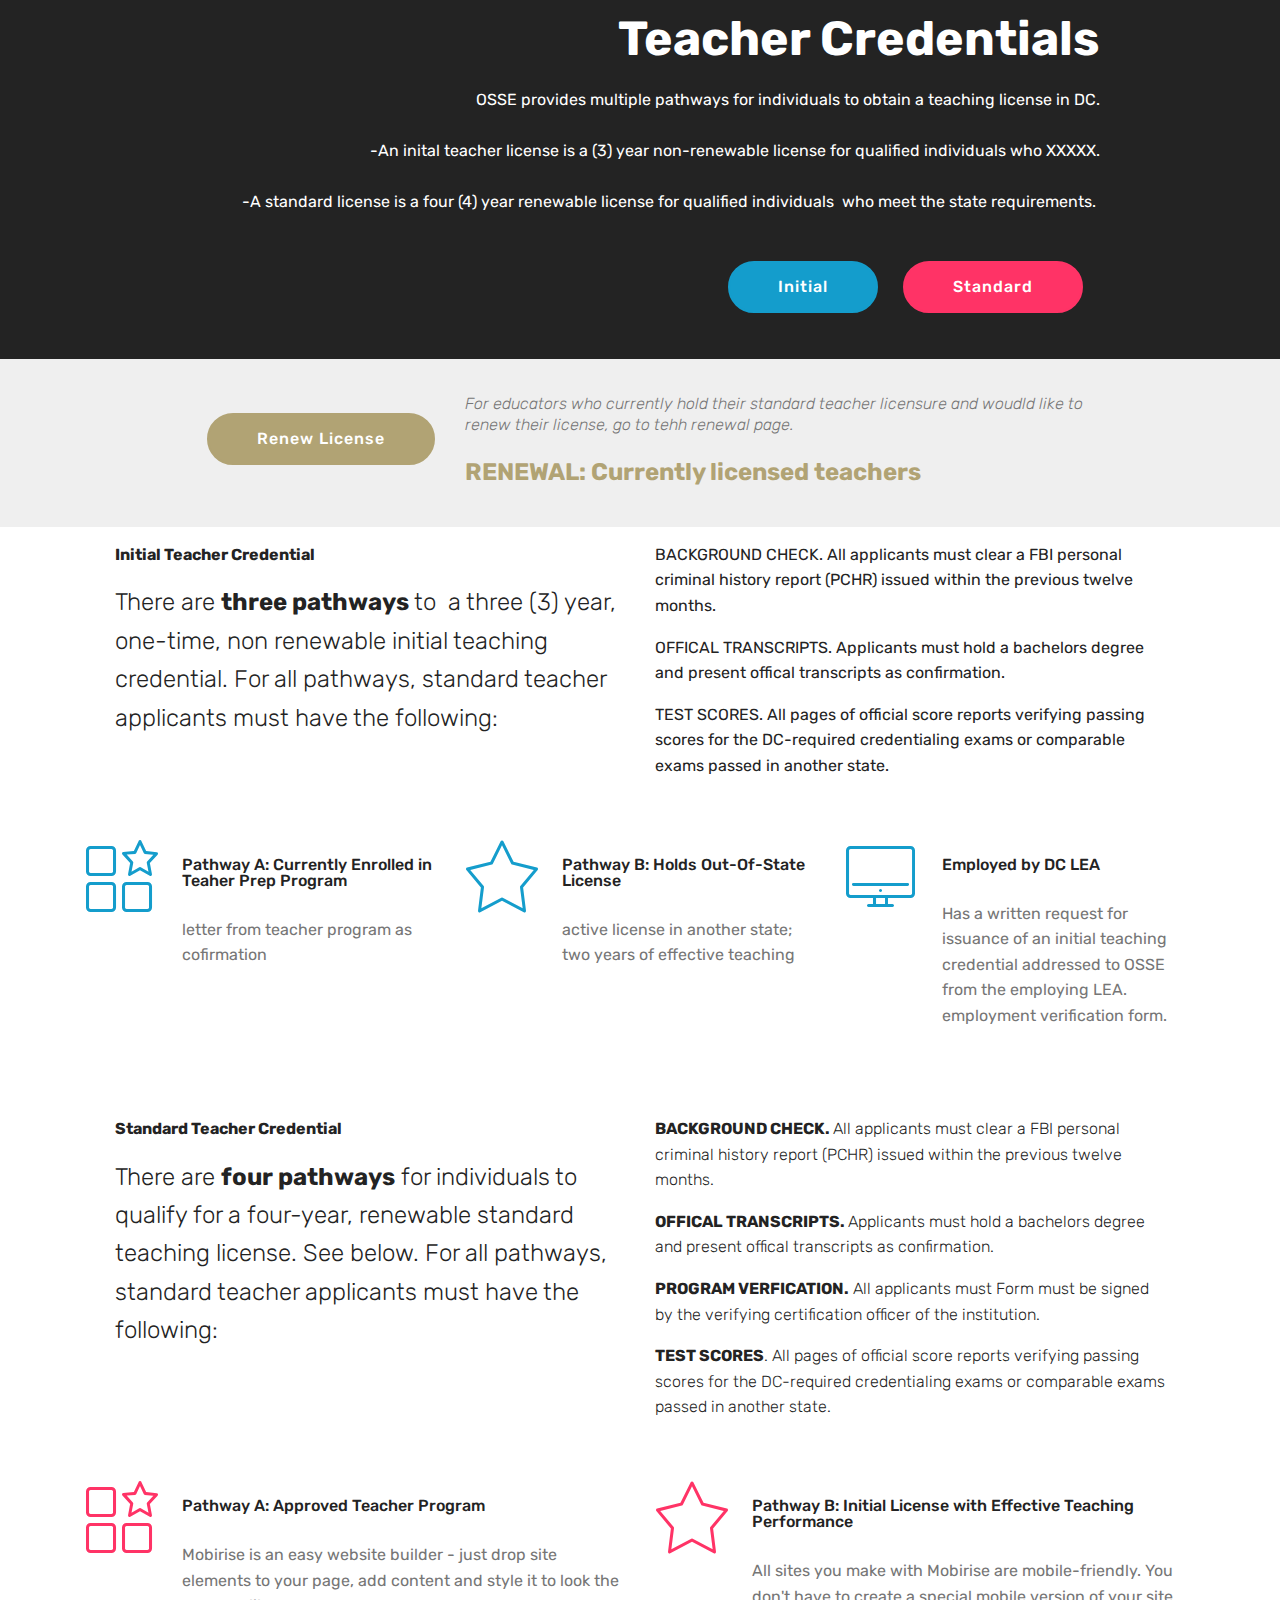
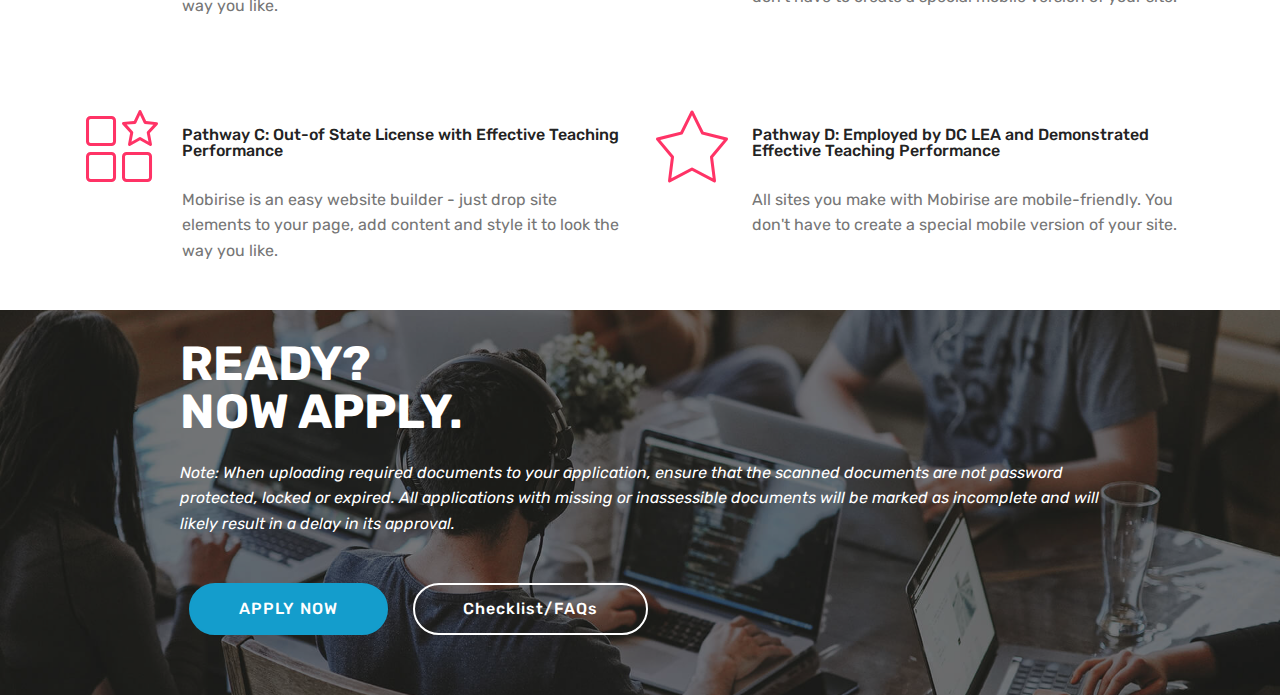
==== commit 352e811c: "create github pages" ====
--- a/page1.html
+++ b/page1.html
@@ -33,15 +33,15 @@
                 <h2 class="align-right mbr-bold mbr-white pb-3 mbr-fonts-style display-2">Teacher Credentials</h2>
                 
                 <p class="mbr-text align-right mbr-white mbr-fonts-style display-7">
-                    OSSE provides multiple pathways for individuals to obtain a teaching license in DC. An inital teacher license is a (3) year non-renewable license for qualified individuals who XXXXX. A standard license is a four (4) year renewable license for qualified individuals &nbsp;who meet the state requirements.&nbsp;</p>
-                <div class="mbr-section-btn align-right py-4"><a class="btn btn-secondary display-4" href="page1.html#content3-k">Standard</a>
-                    <a class="btn btn-primary display-4" href="page1.html#content3-z">Initial</a></div>
-            </div>
-        </div>
-    </div>
-</section>
-
-<section class="engine"><a href="https://mobirise.info/k">how to develop own website</a></section><section class="mbr-section info1 cid-rw29BhuBVk" id="info1-37">
+                    OSSE provides multiple pathways for individuals to obtain a teaching license in DC. <br><br>-An inital teacher license is a (3) year non-renewable license for qualified individuals who XXXXX. <br><br>-A standard license is a four (4) year renewable license for qualified individuals &nbsp;who meet the state requirements.&nbsp;</p>
+                <div class="mbr-section-btn align-right py-4"><a class="btn btn-primary display-4" href="page1.html#content3-k">Initial</a>
+                    <a class="btn btn-secondary display-4" href="page1.html#content3-z">Standard</a></div>
+            </div>
+        </div>
+    </div>
+</section>
+
+<section class="engine"><a href="https://mobirise.info/i">free web creation software</a></section><section class="mbr-section info1 cid-rw29BhuBVk" id="info1-37">
 
     
 
@@ -49,265 +49,13 @@
     <div class="container">
         <div class="row justify-content-center content-row">
             <div class="media-container-column title col-12 col-lg-7 col-md-6">
-                <h3 class="mbr-section-subtitle align-left mbr-light pb-3 mbr-fonts-style display-4">
-                    For educators who currently hold their standard teacher licensure and woudld like to renew their license, go to tehh renewal page.</h3>
+                <h3 class="mbr-section-subtitle align-left mbr-light pb-3 mbr-fonts-style display-4"><em>
+                    For educators who currently hold their standard teacher licensure and woudld like to renew their license, go to tehh renewal page.</em></h3>
                 <h2 class="align-left mbr-bold mbr-fonts-style display-5">RENEWAL: Currently licensed teachers&nbsp;</h2>
             </div>
             <div class="media-container-column col-12 col-lg-3 col-md-4">
-                <div class="mbr-section-btn align-right py-4"><a class="btn btn-primary display-4" href="https://mobirise.co">Renew License</a></div>
-            </div>
-        </div>
-    </div>
-</section>
-
-<section class="mbr-section article content3 cid-ruxjJSA5XT" id="content3-k">
-      
-     
-
-    <div class="container">
-        <div class="media-container-row">
-            <div class="row col-12 col-md-12">
-                <div class="col-12 mbr-text mbr-fonts-style col-md-6 display-5">
-                     <p><br></p><p><span style="font-size: 1.5rem;"><br></span></p><p><span style="font-size: 1.5rem;"><strong>Standard Teacher Credential</strong></span><br></p>
-                </div>
-                <div class="col-12 mbr-text mbr-fonts-style display-4 col-md-6">
-                     <p>OSSE currently offers four pathways for individuals to qualify for issuance of a standard teaching credential. Standard teaching credentials are valid for four years from the date of issuance and are renewable. These options apply to the following indiviudals: &nbsp;</p><p><span style="font-size: 1rem;"><strong><a href="page1.html#header16-s">Option 1</a></strong>: Completed an Approved Teacher Licensure Program</span></p><p><span style="font-size: 1rem;"><strong><a href="page1.html#header16-t">Option 2</a></strong>: Holds or held a DC Initial Teacher credential&nbsp;</span></p><p><span style="font-size: 1rem;"><strong><a href="page1.html#header16-v">Option 3</a></strong>: Holds a valid teaching license in another state&nbsp;</span></p><p><span style="font-size: 1rem;"><strong><a href="page1.html#header16-x">Option 4</a></strong>: &nbsp;Currently employed as teacher in a DC LEA</span></p>
-                </div>
-                
-            </div>
-        </div>
-    </div>
-</section>
-
-<section class="header1 cid-ruBzkSxG1B" id="header16-s">
-
-    
-
-    
-
-    <div class="container">
-        <div class="row justify-content-md-center">
-            <div class="col-md-10 align-center">
-                <h1 class="mbr-section-title mbr-bold pb-3 mbr-fonts-style display-5">
-                    Option 1: Standard Teacher – Completed an Approved Teacher Licensure Program</h1>
-                
-                
-                
-            </div>
-        </div>
-    </div>
-
-</section>
-
-<section class="features9 cid-ruxjQVtFkr" id="features9-l">
-
-    
-
-    
-    <div class="container">
-        <div class="row justify-content-center">
-            <div class="card p-3 col-12 col-md-6">
-                <div class="media-container-row">
-                    <div class="card-img pr-2">
-                        <span class="mbri-features mbr-iconfont"></span>
-                    </div>
-                    <div class="card-box">
-                        <h4 class="card-title py-3 mbr-fonts-style display-7">Eligiblity Requirements</h4>
-                        <p class="mbr-text mbr-fonts-style display-7">- Holds a completed bachelor’s degree;<br><br>- Has completed an approved teacher licensure program in the corresponding subject area;<br><br>- Has successfully passed the Praxis CORE, PPST or other accepted alternate basic skills exam;<br><br>- Has successfully passed the Praxis II subject content exam in the area of the credential; and<br><br>- Has successfully passed the Praxis II Principles of Learning &amp; Teaching (PLT) exam for the grade level of the credential.<br>
-                        </p>
-                    </div>
-                </div>
-            </div>
-
-            <div class="card p-3 col-12 col-md-6">
-                <div class="media-container-row">
-                    <div class="card-img pr-2">
-                        <span class="mbri-star mbr-iconfont"></span>
-                    </div>
-                    <div class="card-box">
-                        <h4 class="card-title py-3 mbr-fonts-style display-7">Required Documents</h4>
-                        <p class="mbr-text mbr-fonts-style display-7">1. <strong>BACKGROUND CHECK.&nbsp;</strong>FBI personal criminal history report (PCHR) issued within the previous twelve months.&nbsp;<br><br>2. <strong>OFFICAL TRANSCIPTS</strong>. Official transcripts from all institutions where a degree and related teacher training program coursework.&nbsp;<br><br>3. <strong>PROGRAM VERFICATION</strong>. Form must be signed by the verifying certification officer of the institution.&nbsp;<br><br>4. <strong>TEST SCORES.</strong> All pages of official score reports verifying passing scores for the DC-required credentialing exams or comparable exams passed in another state.<br><br>5. NON DCCopy of valid license from another state. Required when submitting non-DC credentialing exams.</p>
-                    </div>
-                </div>
-            </div>
-
-            
-
-            
-        </div>
-    </div>
-</section>
-
-<section class="header1 cid-ruBzlk0H98" id="header16-t">
-
-    
-
-    
-
-    <div class="container">
-        <div class="row justify-content-md-center">
-            <div class="col-md-10 align-center">
-                <h1 class="mbr-section-title mbr-bold pb-3 mbr-fonts-style display-5">Option 2 : Standard Teacher – Holds or held a DC Initial Teacher credential and demonstrates effective teaching performance experience within a DC Local Education Agency</h1>
-                
-                
-                
-            </div>
-        </div>
-    </div>
-
-</section>
-
-<section class="features9 cid-ruBzKuvjtu" id="features9-u">
-
-    
-
-    
-    <div class="container">
-        <div class="row justify-content-center">
-            <div class="card p-3 col-12 col-md-6">
-                <div class="media-container-row">
-                    <div class="card-img pr-2">
-                        <span class="mbri-features mbr-iconfont"></span>
-                    </div>
-                    <div class="card-box">
-                        <h4 class="card-title py-3 mbr-fonts-style display-7">Eligiblity Requirements</h4>
-                        <p class="mbr-text mbr-fonts-style display-7">- Holds or held a DC initial teaching credential;<br><br>- Completed at least two years of effective or equivalent full-time teaching experience while holding the initial credential at an LEA in the District of Columbia within the five year period prior to the application, as demonstrated by the applicant’s summative evaluation rating from the employing LEA. The performance evaluation reviews must have been conducted by the same LEA and the evaluation system must have been accepted by OSSE; and<br><br>- Has successfully passed the Praxis II Principles of Learning &amp; Teaching exam for the grade level of the credential<br>
-                        </p>
-                    </div>
-                </div>
-            </div>
-
-            <div class="card p-3 col-12 col-md-6">
-                <div class="media-container-row">
-                    <div class="card-img pr-2">
-                        <span class="mbri-star mbr-iconfont"></span>
-                    </div>
-                    <div class="card-box">
-                        <h4 class="card-title py-3 mbr-fonts-style display-7">Required Documents</h4>
-                        <p class="mbr-text mbr-fonts-style display-7">1. FBI personal criminal history report (PCHR) issued within the previous twelve months.&nbsp;<br><br>2. Submit all pages of final (end-of-year) annual performance evaluation reports for each applicable school year. The performance evaluation reviews must have been conducted by the same LEA and must meet OSSE conditions for acceptance.<br><br>3. All pages of examinee score report verifying passing scores for the DC-required PLT exam.</p>
-                    </div>
-                </div>
-            </div>
-
-            
-
-            
-        </div>
-    </div>
-</section>
-
-<section class="header1 cid-ruBAmJOdZV" id="header16-v">
-
-    
-
-    
-
-    <div class="container">
-        <div class="row justify-content-md-center">
-            <div class="col-md-10 align-center">
-                <h1 class="mbr-section-title mbr-bold pb-3 mbr-fonts-style display-5">Option 3: Standard Teacher – Holds a valid teaching license and demonstrates effective teaching performance experience in another state</h1>
-                
-                
-                
-            </div>
-        </div>
-    </div>
-
-</section>
-
-<section class="features9 cid-ruBAo2FMOi" id="features9-w">
-
-    
-
-    
-    <div class="container">
-        <div class="row justify-content-center">
-            <div class="card p-3 col-12 col-md-6">
-                <div class="media-container-row">
-                    <div class="card-img pr-2">
-                        <span class="mbri-features mbr-iconfont"></span>
-                    </div>
-                    <div class="card-box">
-                        <h4 class="card-title py-3 mbr-fonts-style display-7">Eligiblity Requirements</h4>
-                        <p class="mbr-text mbr-fonts-style display-7">- Holds a completed bachelor’s degree;<br><br>- Holds a valid full teaching credential from another reciprocal state;<br><br>- Has successfully passed a comparable basic skills, Praxis CORE, PPST or other accepted alternate basic skills exam;<br><br>- Has successfully passed a corresponding subject content exam in another state or have passed the DC-required Praxis II exam;<br><br>- Has successfully passed a corresponding pedagogy exam in another state or have passed the DC-required Praxis II exam; and<br><br>- Has completed at least two years of effective or equivalent full-time teaching experience in another state, as measured by a summative evaluation rating of two years of effective or equivalent teaching based upon the student growth component of an evaluation rating. The experience shall be completed within five years prior to an application for the credential, and the final year shall show a rating of effective or higher. &nbsp;&nbsp;<br>
-                        </p>
-                    </div>
-                </div>
-            </div>
-
-            <div class="card p-3 col-12 col-md-6">
-                <div class="media-container-row">
-                    <div class="card-img pr-2">
-                        <span class="mbri-star mbr-iconfont"></span>
-                    </div>
-                    <div class="card-box">
-                        <h4 class="card-title py-3 mbr-fonts-style display-7">Required Documents</h4>
-                        <p class="mbr-text mbr-fonts-style display-7">1. FBI personal criminal history report (PCHR) issued within the previous twelve months.&nbsp;<br><br>2. Official transcripts verifying a completed bachelor’s degree. Applicants who completed degrees/studies at institutions outside of the United States must submit a proper foreign credential evaluation report regarding those studies<br><br>3. A copy of valid full teaching credential(s) held in another state with authorizations in the appropriate subject(s).<br><br>4. Submit a completed Educator Performance Rating Evaluation Verification form (Form EPRE) that has been signed by the local education agency’s Office/Department of Human Resources verification specialist or the instructional superintendent of the school district where the experience was completed.<br><br>5. Submit all pages of the final (end-of-year) annual performance evaluation reports for each applicable school year to support the EPRE form. The performance evaluation reviews must have been conducted by the same LEA and must meet OSSE conditions for acceptance.<br><br>6. All pages of official score reports verifying passing scores for comparable exams passed in another state or the DC-required credentialing exams.</p>
-                    </div>
-                </div>
-            </div>
-
-            
-
-            
-        </div>
-    </div>
-</section>
-
-<section class="header1 cid-ruBAojnVWU" id="header16-x">
-
-    
-
-    
-
-    <div class="container">
-        <div class="row justify-content-md-center">
-            <div class="col-md-10 align-center">
-                <h1 class="mbr-section-title mbr-bold pb-3 mbr-fonts-style display-5">Option 4 – Standard Teacher – Currently employed as teacher within a DC LEA that does not require a license, but demonstrates effective teaching performance experience</h1>
-                
-                
-                
-            </div>
-        </div>
-    </div>
-
-</section>
-
-<section class="features9 cid-ruBAoCkqNW" id="features9-y">
-
-    
-
-    
-    <div class="container">
-        <div class="row justify-content-center">
-            <div class="card p-3 col-12 col-md-6">
-                <div class="media-container-row">
-                    <div class="card-img pr-2">
-                        <span class="mbri-features mbr-iconfont"></span>
-                    </div>
-                    <div class="card-box">
-                        <h4 class="card-title py-3 mbr-fonts-style display-7">Eligiblity Requirements</h4>
-                        <p class="mbr-text mbr-fonts-style display-7">- Holds a completed bachelor’s degree;<br><br>- Has successfully passed the Praxis CORE, PPST or other accepted alternate basic skills exam;<br><br>- Has successfully passed the Praxis II subject content exam in the area of the credential;<br><br>- Has successfully passed the Praxis II Principles of Learning &amp; Teaching exam for the grade level of the credential;<br><br>- Completed at least two years of effective or equivalent full-time teaching experience at an LEA in the District of Columbia within the three years prior to the application, as demonstrated by the applicant’s summative evaluation rating from the employing LEA. The performance evaluation reviews must have been conducted by the same LEA and the evaluation system must have been accepted by OSSE; and<br><br>-Is currently employed as a “teacher of record” with a DC LEA.<br>
-                        </p>
-                    </div>
-                </div>
-            </div>
-
-            <div class="card p-3 col-12 col-md-6">
-                <div class="media-container-row">
-                    <div class="card-img pr-2">
-                        <span class="mbri-star mbr-iconfont"></span>
-                    </div>
-                    <div class="card-box">
-                        <h4 class="card-title py-3 mbr-fonts-style display-7">Required Documents</h4>
-                        <p class="mbr-text mbr-fonts-style display-7">1. FBI personal criminal history report (PCHR) issued within the previous twelve months.&nbsp;<br><br>2. Official transcripts verifying a completed bachelor’s degree. Applicants who completed degrees/studies at institutions outside of the United States must submit a proper foreign credential evaluation report regarding those studies.<br><br>3. Submit all pages of the final (end-of-year) annual performance evaluation reports for each applicable school year. The performance evaluation reviews must have been conducted by the same LEA and must meet OSSE conditions for acceptance.<br><br>4. Employment verification form confirming that you are currently employed as a teacher at a DC local education agency.  If the employing school agency issues an official system generated record of employment, that document may be submitted in lieu of the OSSE verification form.<br><br>5. All pages of official score reports verifying passing scores for the DC required credentialing exams.</p>
-                    </div>
-                </div>
-            </div>
-
-            
-
-            
+                <div class="mbr-section-btn align-right py-4"><a class="btn btn-danger display-4" href="https://mobirise.co">Renew License</a></div>
+            </div>
         </div>
     </div>
 </section>
@@ -319,181 +67,164 @@
     <div class="container">
         <div class="media-container-row">
             <div class="row col-12 col-md-12">
-                <div class="col-12 mbr-text mbr-fonts-style col-md-6 display-5">
-                     <p><strong><br></strong></p><p><span style="font-size: 1.5rem;"><strong><br></strong></span></p><p><span style="font-size: 1.5rem;"><strong>Initial Teacher Credential</strong></span><br></p>
+                <div class="col-12 mbr-text mbr-fonts-style col-md-6 display-4">
+                     <p><strong>Initial Teacher Credential</strong></p><p><span style="font-size: 1.5rem;">There are <strong>three pathways</strong> to &nbsp;a three (3) year, one-time, non renewable initial teaching credential. For all pathways, standard teacher applicants must have the following:&nbsp;<br></span><br></p>
                 </div>
                 <div class="col-12 mbr-text mbr-fonts-style display-7 col-md-6">
-                     <p>OSSE currently offers a one-time initial teaching credential to individuals who do not meet current requirements for a standard credential. Initial teaching credentials are valid for three years and are not renewable.</p><p><span style="font-size: 1rem;"><strong><a href="page1.html#header16-10">Option 1</a></strong>: Currently enrolled in an Approved Teacher Program</span></p><p><span style="font-size: 1rem;"><strong><a href="page1.html#header16-12">Option 2</a></strong>: Holds a valid license from another state</span></p><p><span style="font-size: 1rem;"><strong><a href="page1.html#header16-14">Option 3</a></strong>: DC Local Education Agency Request</span></p>
-                </div>
-                
-            </div>
-        </div>
-    </div>
-</section>
-
-<section class="header1 cid-ruBCSSkQhL" id="header16-10">
-
-    
-
-    
-
-    <div class="container">
-        <div class="row justify-content-md-center">
-            <div class="col-md-10 align-center">
-                <h1 class="mbr-section-title mbr-bold pb-3 mbr-fonts-style display-5">Option 1 – Initial Teacher – Currently enrolled in an approved teacher program</h1>
-                
-                
-                
-            </div>
-        </div>
-    </div>
-
-</section>
-
-<section class="features9 cid-ruBCTldFZX" id="features9-11">
-
-    
-
-    
-    <div class="container">
-        <div class="row justify-content-center">
-            <div class="card p-3 col-12 col-md-6">
+                     <p>BACKGROUND CHECK. All applicants must clear a FBI personal criminal history report (PCHR) issued within the previous twelve months.</p><p>OFFICAL TRANSCRIPTS. Applicants must hold a bachelors degree and present offical transcripts as confirmation.</p><p>TEST SCORES. All pages of official score reports verifying passing scores for the DC-required credentialing exams or comparable exams passed in another state.</p>
+                </div>
+                
+            </div>
+        </div>
+    </div>
+</section>
+
+<section class="features9 cid-rwiULahCxA" id="features9-3i">
+
+    
+
+    
+    <div class="container">
+        <div class="row justify-content-center">
+            <div class="card p-3 col-12 col-md-6 col-lg-4">
                 <div class="media-container-row">
                     <div class="card-img pr-2">
                         <span class="mbr-iconfont mbri-features" style="color: rgb(20, 157, 204); fill: rgb(20, 157, 204);"></span>
                     </div>
                     <div class="card-box">
-                        <h4 class="card-title py-3 mbr-fonts-style display-7">Eligiblity Requirements</h4>
-                        <p class="mbr-text mbr-fonts-style display-7">- Holds a completed bachelor’s degree;<br><br>- Has successfully passed the Praxis CORE, PPST or other accepted alternate basic skills exam;<br><br>- Has successfully passed the Praxis II subject content exam in the area of the credential;<br><br>- Be admitted into a OSSE approved teacher licensure program OR teacher licensure program approved in another state accepted by OSSE, in the area of the credential being sought; and<br><br>- Be employed or contracted as a teacher by an LEA operating in the District of Columbia<br>
-                        </p>
-                    </div>
-                </div>
-            </div>
-
-            <div class="card p-3 col-12 col-md-6">
+                        <h4 class="card-title py-3 mbr-fonts-style display-7">Pathway A: Currently Enrolled in Teaher Prep Program</h4>
+                        <p class="mbr-text mbr-fonts-style display-7">
+                           letter from teacher program as cofirmation</p>
+                    </div>
+                </div>
+            </div>
+
+            <div class="card p-3 col-12 col-md-6 col-lg-4">
                 <div class="media-container-row">
                     <div class="card-img pr-2">
                         <span class="mbr-iconfont mbri-star" style="color: rgb(20, 157, 204); fill: rgb(20, 157, 204);"></span>
                     </div>
                     <div class="card-box">
-                        <h4 class="card-title py-3 mbr-fonts-style display-7">Required Documents</h4>
-                        <p class="mbr-text mbr-fonts-style display-7">1. FBI personal criminal history report (PCHR) issued within the previous twelve months.&nbsp;<br><br>2. Official transcripts verifying a completed bachelor’s degree. Applicants who completed degrees/studies at institutions outside of the United States must submit a proper foreign credential evaluation report regarding those studies.<br><br>3. Program admission verification form verifying your enrollment in an approved teacher licensure program signed by the certification officer at your institution;<br><br>4. All pages of official score reports verifying passing scores for the DC required credentialing exams.<br><br>Note: When uploading required documents to your application, ensure that the scanned documents are not password protected, locked or expired.</p>
-                    </div>
-                </div>
-            </div>
-
-            
-
-            
-        </div>
-    </div>
-</section>
-
-<section class="header1 cid-ruBCUhksxR" id="header16-12">
-
-    
-
-    
-
-    <div class="container">
-        <div class="row justify-content-md-center">
-            <div class="col-md-10 align-center">
-                <h1 class="mbr-section-title mbr-bold pb-3 mbr-fonts-style display-5">Option 2: Initial Teacher – Holds a valid license from another state and demonstrates effective teaching performance experience</h1>
-                
-                
-                
-            </div>
-        </div>
-    </div>
-
-</section>
-
-<section class="features9 cid-ruBCUvjKQW" id="features9-13">
-
-    
-
-    
-    <div class="container">
-        <div class="row justify-content-center">
-            <div class="card p-3 col-12 col-md-6">
-                <div class="media-container-row">
-                    <div class="card-img pr-2">
-                        <span class="mbr-iconfont mbri-features" style="color: rgb(20, 157, 204); fill: rgb(20, 157, 204);"></span>
-                    </div>
-                    <div class="card-box">
-                        <h4 class="card-title py-3 mbr-fonts-style display-7">Eligiblity Requirements</h4>
-                        <p class="mbr-text mbr-fonts-style display-7">- Holds a completed bachelor’s degree;<br><br>- Has successfully passed a comparable basic skills, Praxis CORE, PPST or other accepted alternate basic skills exam;<br><br>- Has successfully passed a corresponding subject content exam in another state or have passed the DC-required Praxis II exam;<br><br>- Has documentation satisfactory to OSSE to confirm that the applicant has completed at least two years of effective full-time teaching experience in another state as measured by a summative evaluation rating OR two years of effective or equivalent teaching as measured by the student growth component of an evaluation rating. The experience shall be completed within the previous five years, and the final year shall show a rating of effective or higher; and<br><br>- Holds a valid teaching credential, in good standing, issued from another state accepted by OSSE.<br>
-                        </p>
-                    </div>
-                </div>
-            </div>
-
-            <div class="card p-3 col-12 col-md-6">
-                <div class="media-container-row">
-                    <div class="card-img pr-2">
-                        <span class="mbr-iconfont mbri-star" style="color: rgb(20, 157, 204); fill: rgb(20, 157, 204);"></span>
-                    </div>
-                    <div class="card-box">
-                        <h4 class="card-title py-3 mbr-fonts-style display-7">Required Documents</h4>
-                        <p class="mbr-text mbr-fonts-style display-7">1. FBI personal criminal history report (PCHR) issued within the previous twelve months.&nbsp;<br><br>2. Official transcripts verifying a completed bachelor’s degree.&nbsp;<br><br>3. A copy of valid full teaching credential(s) held in another state with authorizations in the appropriate subject(s).<br><br>4. All pages of official score reports verifying passing scores for comparable exams passed in another state or the DC-required credentialing exams.<br><br>5. Submit a completed Educator Performance Rating Evaluation Verification form (Form EPRE) that has been signed by the local education agency’s Office/Department of Human Resources verification specialist or the instructional superintendent of the school district where the experience was completed.<br><br>6. Submit all pages of the final (end-of-year) annual performance evaluation reports for each applicable school year to support the EPRE form. The performance evaluation reviews must have been conducted by the same LEA and must meet OSSE conditions for acceptance.</p>
-                    </div>
-                </div>
-            </div>
-
-            
-
-            
-        </div>
-    </div>
-</section>
-
-<section class="header1 cid-ruBCUT4eyO" id="header16-14">
-
-    
-
-    
-
-    <div class="container">
-        <div class="row justify-content-md-center">
-            <div class="col-md-10 align-center">
-                <h1 class="mbr-section-title mbr-bold pb-3 mbr-fonts-style display-5">Option 3 – Initial Teacher – DC Local Education Agency Request</h1>
-                
-                
-                
-            </div>
-        </div>
-    </div>
-
-</section>
-
-<section class="features9 cid-ruBCVcFZbz" id="features9-15">
-
-    
-
-    
-    <div class="container">
-        <div class="row justify-content-center">
-            <div class="card p-3 col-12 col-md-6">
-                <div class="media-container-row">
-                    <div class="card-img pr-2">
-                        <span class="mbr-iconfont mbri-features" style="color: rgb(20, 157, 204); fill: rgb(20, 157, 204);"></span>
-                    </div>
-                    <div class="card-box">
-                        <h4 class="card-title py-3 mbr-fonts-style display-7">Eligiblity Requirements</h4>
-                        <p class="mbr-text mbr-fonts-style display-7">- Holds a completed bachelor’s degree;<br><br>- Has successfully passed the Praxis CORE, PPST or other accepted alternate basic skills exam;<br><br>- Has successfully passed the Praxis II subject content exam in the area of the credential;<br><br>- Employed or contracted as a teacher by an LEA operating in the District of Columbia; and<br><br>- Has a written request for issuance of an initial teaching credential addressed to OSSE from the employing LEA.<br>
-                        </p>
-                    </div>
-                </div>
-            </div>
-
-            <div class="card p-3 col-12 col-md-6">
-                <div class="media-container-row">
-                    <div class="card-img pr-2">
-                        <span class="mbr-iconfont mbri-star" style="color: rgb(20, 157, 204); fill: rgb(20, 157, 204);"></span>
-                    </div>
-                    <div class="card-box">
-                        <h4 class="card-title py-3 mbr-fonts-style display-7">Required Documents</h4>
-                        <p class="mbr-text mbr-fonts-style display-7">1. FBI personal criminal history report (PCHR) issued within the previous twelve months.&nbsp;<br><br>2. Official transcripts verifying a completed bachelor’s degree. Applicants who completed degrees/studies at institutions outside of the United States must submit a proper foreign credential evaluation report regarding those studies.<br><br>3. A DC LEA Request Form for an initial teaching credential signed by the hiring official of your employing LEA.<br><br>4. All pages of official score reports verifying passing scores for the DC required credentialing exams.</p>
+                        <h4 class="card-title py-3 mbr-fonts-style display-7">Pathway B: Holds Out-Of-State License</h4>
+                        <p class="mbr-text mbr-fonts-style display-7">
+                           active license in another state; two years of effective teaching</p>
+                    </div>
+                </div>
+            </div>
+
+            <div class="card p-3 col-12 col-md-6 col-lg-4">
+                <div class="media-container-row">
+                    <div class="card-img pr-2">
+                        <span class="mbr-iconfont mbri-desktop" style="color: rgb(20, 157, 204); fill: rgb(20, 157, 204);"></span>
+                    </div>
+                    <div class="card-box">
+                        <h4 class="card-title py-3 mbr-fonts-style display-7">
+                            Employed by DC LEA</h4>
+                        <p class="mbr-text mbr-fonts-style display-7">
+                           Has a written request for issuance of an initial teaching credential addressed to OSSE from the employing LEA. employment verification form.&nbsp;</p>
+                    </div>
+                </div>
+            </div>
+
+            
+        </div>
+    </div>
+</section>
+
+<section class="mbr-section article content3 cid-rw2jUksYjU" id="content3-3e">
+      
+     
+
+    <div class="container">
+        <div class="media-container-row">
+            <div class="row col-12 col-md-12">
+                <div class="col-12 mbr-text mbr-fonts-style col-md-6 display-4">
+                     <p><strong><br></strong></p><p><strong>Standard Teacher Credential</strong><span style="font-size: 1rem;">&nbsp; &nbsp;&nbsp;</span><br></p><p><span style="font-size: 1.5rem;">There are <strong>four pathways</strong> for individuals to qualify for a four-year, renewable standard teaching license. See below.&nbsp;For all pathways, standard teacher applicants must have the following:&nbsp;</span><br></p>
+                </div>
+                <div class="col-12 mbr-text mbr-fonts-style display-4 col-md-6">
+                     <p><br></p><p><span style="font-size: 1rem;"><strong>BACKGROUND CHECK. </strong>All applicants must clear a FBI personal criminal history report (PCHR) issued within the previous twelve months.&nbsp;</span></p><p><span style="font-size: 1rem;"><strong>OFFICAL TRANSCRIPTS. </strong>Applicants must hold a bachelors degree and present offical transcripts as confirmation.&nbsp;</span></p><p><span style="font-size: 1rem;"><strong>PROGRAM VERFICATION.</strong>&nbsp;All applicants must Form must be signed by the verifying certification officer of the institution.&nbsp;</span></p><p><span style="font-size: 1rem;"><strong>TEST SCORES</strong>. All pages of official score reports verifying passing scores for the DC-required credentialing exams or comparable exams passed in another state.</span></p>
+                </div>
+                
+            </div>
+        </div>
+    </div>
+</section>
+
+<section class="features9 cid-rw2jlJTV1o" id="features9-3c">
+
+    
+
+    
+    <div class="container">
+        <div class="row justify-content-center">
+            <div class="card p-3 col-12 col-md-6">
+                <div class="media-container-row">
+                    <div class="card-img pr-2">
+                        <span class="mbri-features mbr-iconfont"></span>
+                    </div>
+                    <div class="card-box">
+                        <h4 class="card-title py-3 mbr-fonts-style display-7">Pathway A: Approved Teacher Program</h4>
+                        <p class="mbr-text mbr-fonts-style display-7">
+                           Mobirise is an easy website builder - just drop site elements to your page, add content and style it to look the way you like.
+                        </p>
+                    </div>
+                </div>
+            </div>
+
+            <div class="card p-3 col-12 col-md-6">
+                <div class="media-container-row">
+                    <div class="card-img pr-2">
+                        <span class="mbri-star mbr-iconfont"></span>
+                    </div>
+                    <div class="card-box">
+                        <h4 class="card-title py-3 mbr-fonts-style display-7">Pathway B: Initial License with Effective Teaching Performance</h4>
+                        <p class="mbr-text mbr-fonts-style display-7">
+                           All sites you make with Mobirise are mobile-friendly. You don't have to create a special mobile version of your site.
+                        </p>
+                    </div>
+                </div>
+            </div>
+
+            
+
+            
+        </div>
+    </div>
+</section>
+
+<section class="features9 cid-rw2jlZHsQj" id="features9-3d">
+
+    
+
+    
+    <div class="container">
+        <div class="row justify-content-center">
+            <div class="card p-3 col-12 col-md-6">
+                <div class="media-container-row">
+                    <div class="card-img pr-2">
+                        <span class="mbri-features mbr-iconfont"></span>
+                    </div>
+                    <div class="card-box">
+                        <h4 class="card-title py-3 mbr-fonts-style display-7">
+                            Pathway C: Out-of State License with Effective Teaching Performance</h4>
+                        <p class="mbr-text mbr-fonts-style display-7">
+                           Mobirise is an easy website builder - just drop site elements to your page, add content and style it to look the way you like.
+                        </p>
+                    </div>
+                </div>
+            </div>
+
+            <div class="card p-3 col-12 col-md-6">
+                <div class="media-container-row">
+                    <div class="card-img pr-2">
+                        <span class="mbri-star mbr-iconfont"></span>
+                    </div>
+                    <div class="card-box">
+                        <h4 class="card-title py-3 mbr-fonts-style display-7">
+                            Pathway D: Employed by DC LEA and Demonstrated Effective Teaching Performance</h4>
+                        <p class="mbr-text mbr-fonts-style display-7">
+                           All sites you make with Mobirise are mobile-friendly. You don't have to create a special mobile version of your site.
+                        </p>
                     </div>
                 </div>
             </div>
@@ -522,111 +253,6 @@
                 <div class="mbr-section-btn align-left py-4"><a class="btn btn-primary display-4" href="https://octo.quickbase.com/db/bkdy85kmw">APPLY NOW</a>
                     <a class="btn btn-white-outline display-4" href="https://mobirise.co">Checklist/FAQs</a></div>
             </div>
-        </div>
-    </div>
-</section>
-
-<section class="mbr-section article content3 cid-rw2jUksYjU" id="content3-3e">
-      
-     
-
-    <div class="container">
-        <div class="media-container-row">
-            <div class="row col-12 col-md-12">
-                <div class="col-12 mbr-text mbr-fonts-style col-md-6 display-5">
-                     <p><br></p><p><span style="font-size: 1.5rem;"><br></span></p><p><span style="font-size: 1.5rem;"><strong>Standard Teacher Credential</strong></span><br></p>
-                </div>
-                <div class="col-12 mbr-text mbr-fonts-style display-4 col-md-6">
-                     <p>OSSE currently offers four pathways for individuals to qualify for issuance of a standard teaching credential. Standard teaching credentials are valid for four years from the date of issuance and are renewable. While there are multiple pathways, there are four common requirements.&nbsp;</p><p><span style="font-size: 1rem;">1. BACKGROUND CHECK. FBI personal criminal history report (PCHR) issued within the previous twelve months.&nbsp;</span></p><p><span style="font-size: 1rem;">2. OFFICAL TRANSCIPTS. Applicants must hold a bachelors degree and Official transcripts from all institutions where a degree and related teacher training program coursework.&nbsp;</span></p><p><span style="font-size: 1rem;">3. PROGRAM VERFICATION. Form must be signed by the verifying certification officer of the institution.&nbsp;</span></p><p><span style="font-size: 1rem;">4. TEST SCORES. All pages of official score reports verifying passing scores for the DC-required credentialing exams or comparable exams passed in another state.</span></p>
-                </div>
-                
-            </div>
-        </div>
-    </div>
-</section>
-
-<section class="features9 cid-rw2jlJTV1o" id="features9-3c">
-
-    
-
-    
-    <div class="container">
-        <div class="row justify-content-center">
-            <div class="card p-3 col-12 col-md-6">
-                <div class="media-container-row">
-                    <div class="card-img pr-2">
-                        <span class="mbri-features mbr-iconfont"></span>
-                    </div>
-                    <div class="card-box">
-                        <h4 class="card-title py-3 mbr-fonts-style display-7">Pathway A: Approved Teacher Program</h4>
-                        <p class="mbr-text mbr-fonts-style display-7">
-                           Mobirise is an easy website builder - just drop site elements to your page, add content and style it to look the way you like.
-                        </p>
-                    </div>
-                </div>
-            </div>
-
-            <div class="card p-3 col-12 col-md-6">
-                <div class="media-container-row">
-                    <div class="card-img pr-2">
-                        <span class="mbri-star mbr-iconfont"></span>
-                    </div>
-                    <div class="card-box">
-                        <h4 class="card-title py-3 mbr-fonts-style display-7">Pathway B:&nbsp;</h4>
-                        <p class="mbr-text mbr-fonts-style display-7">
-                           All sites you make with Mobirise are mobile-friendly. You don't have to create a special mobile version of your site.
-                        </p>
-                    </div>
-                </div>
-            </div>
-
-            
-
-            
-        </div>
-    </div>
-</section>
-
-<section class="features9 cid-rw2jlZHsQj" id="features9-3d">
-
-    
-
-    
-    <div class="container">
-        <div class="row justify-content-center">
-            <div class="card p-3 col-12 col-md-6">
-                <div class="media-container-row">
-                    <div class="card-img pr-2">
-                        <span class="mbri-features mbr-iconfont"></span>
-                    </div>
-                    <div class="card-box">
-                        <h4 class="card-title py-3 mbr-fonts-style display-7">
-                            Pathway C:&nbsp;</h4>
-                        <p class="mbr-text mbr-fonts-style display-7">
-                           Mobirise is an easy website builder - just drop site elements to your page, add content and style it to look the way you like.
-                        </p>
-                    </div>
-                </div>
-            </div>
-
-            <div class="card p-3 col-12 col-md-6">
-                <div class="media-container-row">
-                    <div class="card-img pr-2">
-                        <span class="mbri-star mbr-iconfont"></span>
-                    </div>
-                    <div class="card-box">
-                        <h4 class="card-title py-3 mbr-fonts-style display-7">
-                            Pathway D:&nbsp;</h4>
-                        <p class="mbr-text mbr-fonts-style display-7">
-                           All sites you make with Mobirise are mobile-friendly. You don't have to create a special mobile version of your site.
-                        </p>
-                    </div>
-                </div>
-            </div>
-
-            
-
-            
         </div>
     </div>
 </section>
--- a/assets/mobirise/css/mbr-additional.css
+++ b/assets/mobirise/css/mbr-additional.css
@@ -1435,6 +1435,9 @@
 .cid-rvUVyu681O H3 {
   text-align: center;
 }
+.cid-rvUVyu681O DIV {
+  text-align: center;
+}
 .cid-ruwRkM6QF3 {
   padding-top: 15px;
   padding-bottom: 0px;
@@ -2167,7 +2170,7 @@
 .cid-rw29BhuBVk {
   padding-top: 30px;
   padding-bottom: 30px;
-  background-color: #ffffff;
+  background-color: #efefef;
 }
 .cid-rw29BhuBVk .mbr-section-subtitle {
   color: #767676;
@@ -2179,369 +2182,139 @@
   flex-direction: row-reverse;
   -webkit-flex-direction: row-reverse;
 }
-.cid-ruxjJSA5XT {
+.cid-rw29BhuBVk H2 {
+  color: #b1a374;
+}
+.cid-ruBChkz3ow {
   padding-top: 15px;
   padding-bottom: 0px;
-  background-color: #767676;
-}
-.cid-ruxjJSA5XT .mbr-text {
+  background-color: #ffffff;
+}
+.cid-ruBChkz3ow .mbr-text {
   color: #232323;
 }
-.cid-ruBzkSxG1B {
-  padding-top: 15px;
-  padding-bottom: 0px;
-  background-color: #ffffff;
-}
-.cid-ruBzkSxG1B P {
-  color: #767676;
-}
-.cid-ruBzkSxG1B H1 {
-  color: #ff3366;
-  text-align: left;
-}
-.cid-ruxjQVtFkr {
+.cid-rwiULahCxA {
   padding-top: 30px;
   padding-bottom: 30px;
   background-color: #ffffff;
 }
-.cid-ruxjQVtFkr h4 {
+.cid-rwiULahCxA h4 {
   text-align: left;
   font-weight: 500;
 }
-.cid-ruxjQVtFkr p {
+.cid-rwiULahCxA p {
   color: #767676;
   text-align: left;
   margin-bottom: 0;
 }
-.cid-ruxjQVtFkr .card-img {
+.cid-rwiULahCxA .card-img {
   text-align: left;
   -webkit-flex: 1 0 auto;
   flex: 1 0 auto;
   width: auto;
 }
-.cid-ruxjQVtFkr .card-img span {
+.cid-rwiULahCxA .card-img span {
   font-size: 72px;
   color: #ff3366;
 }
-.cid-ruxjQVtFkr .card-box {
+.cid-rwiULahCxA .card-box {
   padding-left: 1rem;
   word-break: break-word;
   width: 100%;
 }
 @media (max-width: 991px) {
-  .cid-ruxjQVtFkr .card-img {
+  .cid-rwiULahCxA .card-img {
     text-align: left;
     padding-bottom: 0.75rem;
   }
-  .cid-ruxjQVtFkr .card-box {
+  .cid-rwiULahCxA .card-box {
     padding-left: 0;
   }
 }
-.cid-ruBzlk0H98 {
-  padding-top: 15px;
+.cid-rw2jUksYjU {
+  padding-top: 0px;
   padding-bottom: 0px;
   background-color: #ffffff;
 }
-.cid-ruBzlk0H98 P {
-  color: #767676;
-}
-.cid-ruBzlk0H98 H1 {
-  color: #ff3366;
-  text-align: left;
-}
-.cid-ruBzKuvjtu {
+.cid-rw2jUksYjU .mbr-text {
+  color: #232323;
+}
+.cid-rw2jUksYjU .mbr-text P {
+  text-align: left;
+}
+.cid-rw2jlJTV1o {
   padding-top: 30px;
   padding-bottom: 30px;
   background-color: #ffffff;
 }
-.cid-ruBzKuvjtu h4 {
+.cid-rw2jlJTV1o h4 {
   text-align: left;
   font-weight: 500;
 }
-.cid-ruBzKuvjtu p {
+.cid-rw2jlJTV1o p {
   color: #767676;
   text-align: left;
   margin-bottom: 0;
 }
-.cid-ruBzKuvjtu .card-img {
+.cid-rw2jlJTV1o .card-img {
   text-align: left;
   -webkit-flex: 1 0 auto;
   flex: 1 0 auto;
   width: auto;
 }
-.cid-ruBzKuvjtu .card-img span {
+.cid-rw2jlJTV1o .card-img span {
   font-size: 72px;
   color: #ff3366;
 }
-.cid-ruBzKuvjtu .card-box {
+.cid-rw2jlJTV1o .card-box {
   padding-left: 1rem;
   word-break: break-word;
   width: 100%;
 }
 @media (max-width: 991px) {
-  .cid-ruBzKuvjtu .card-img {
+  .cid-rw2jlJTV1o .card-img {
     text-align: left;
     padding-bottom: 0.75rem;
   }
-  .cid-ruBzKuvjtu .card-box {
+  .cid-rw2jlJTV1o .card-box {
     padding-left: 0;
   }
 }
-.cid-ruBAmJOdZV {
-  padding-top: 15px;
-  padding-bottom: 0px;
-  background-color: #ffffff;
-}
-.cid-ruBAmJOdZV P {
-  color: #767676;
-}
-.cid-ruBAmJOdZV H1 {
-  color: #ff3366;
-  text-align: left;
-}
-.cid-ruBAo2FMOi {
-  padding-top: 0px;
-  padding-bottom: 0px;
-  background-color: #ffffff;
-}
-.cid-ruBAo2FMOi h4 {
+.cid-rw2jlZHsQj {
+  padding-top: 30px;
+  padding-bottom: 30px;
+  background-color: #ffffff;
+}
+.cid-rw2jlZHsQj h4 {
   text-align: left;
   font-weight: 500;
 }
-.cid-ruBAo2FMOi p {
+.cid-rw2jlZHsQj p {
   color: #767676;
   text-align: left;
   margin-bottom: 0;
 }
-.cid-ruBAo2FMOi .card-img {
+.cid-rw2jlZHsQj .card-img {
   text-align: left;
   -webkit-flex: 1 0 auto;
   flex: 1 0 auto;
   width: auto;
 }
-.cid-ruBAo2FMOi .card-img span {
+.cid-rw2jlZHsQj .card-img span {
   font-size: 72px;
   color: #ff3366;
 }
-.cid-ruBAo2FMOi .card-box {
+.cid-rw2jlZHsQj .card-box {
   padding-left: 1rem;
   word-break: break-word;
   width: 100%;
 }
 @media (max-width: 991px) {
-  .cid-ruBAo2FMOi .card-img {
+  .cid-rw2jlZHsQj .card-img {
     text-align: left;
     padding-bottom: 0.75rem;
   }
-  .cid-ruBAo2FMOi .card-box {
-    padding-left: 0;
-  }
-}
-.cid-ruBAojnVWU {
-  padding-top: 15px;
-  padding-bottom: 0px;
-  background-color: #ffffff;
-}
-.cid-ruBAojnVWU P {
-  color: #767676;
-}
-.cid-ruBAojnVWU H1 {
-  color: #ff3366;
-  text-align: left;
-}
-.cid-ruBAoCkqNW {
-  padding-top: 0px;
-  padding-bottom: 0px;
-  background-color: #ffffff;
-}
-.cid-ruBAoCkqNW h4 {
-  text-align: left;
-  font-weight: 500;
-}
-.cid-ruBAoCkqNW p {
-  color: #767676;
-  text-align: left;
-  margin-bottom: 0;
-}
-.cid-ruBAoCkqNW .card-img {
-  text-align: left;
-  -webkit-flex: 1 0 auto;
-  flex: 1 0 auto;
-  width: auto;
-}
-.cid-ruBAoCkqNW .card-img span {
-  font-size: 72px;
-  color: #ff3366;
-}
-.cid-ruBAoCkqNW .card-box {
-  padding-left: 1rem;
-  word-break: break-word;
-  width: 100%;
-}
-@media (max-width: 991px) {
-  .cid-ruBAoCkqNW .card-img {
-    text-align: left;
-    padding-bottom: 0.75rem;
-  }
-  .cid-ruBAoCkqNW .card-box {
-    padding-left: 0;
-  }
-}
-.cid-ruBChkz3ow {
-  padding-top: 15px;
-  padding-bottom: 0px;
-  background-color: #767676;
-}
-.cid-ruBChkz3ow .mbr-text {
-  color: #232323;
-}
-.cid-ruBCSSkQhL {
-  padding-top: 15px;
-  padding-bottom: 0px;
-  background-color: #ffffff;
-}
-.cid-ruBCSSkQhL P {
-  color: #767676;
-}
-.cid-ruBCSSkQhL H1 {
-  color: #149dcc;
-  text-align: left;
-}
-.cid-ruBCTldFZX {
-  padding-top: 0px;
-  padding-bottom: 0px;
-  background-color: #ffffff;
-}
-.cid-ruBCTldFZX h4 {
-  text-align: left;
-  font-weight: 500;
-}
-.cid-ruBCTldFZX p {
-  color: #767676;
-  text-align: left;
-  margin-bottom: 0;
-}
-.cid-ruBCTldFZX .card-img {
-  text-align: left;
-  -webkit-flex: 1 0 auto;
-  flex: 1 0 auto;
-  width: auto;
-}
-.cid-ruBCTldFZX .card-img span {
-  font-size: 72px;
-  color: #ff3366;
-}
-.cid-ruBCTldFZX .card-box {
-  padding-left: 1rem;
-  word-break: break-word;
-  width: 100%;
-}
-@media (max-width: 991px) {
-  .cid-ruBCTldFZX .card-img {
-    text-align: left;
-    padding-bottom: 0.75rem;
-  }
-  .cid-ruBCTldFZX .card-box {
-    padding-left: 0;
-  }
-}
-.cid-ruBCUhksxR {
-  padding-top: 15px;
-  padding-bottom: 0px;
-  background-color: #ffffff;
-}
-.cid-ruBCUhksxR P {
-  color: #767676;
-}
-.cid-ruBCUhksxR H1 {
-  color: #149dcc;
-  text-align: left;
-}
-.cid-ruBCUvjKQW {
-  padding-top: 15px;
-  padding-bottom: 15px;
-  background-color: #ffffff;
-}
-.cid-ruBCUvjKQW h4 {
-  text-align: left;
-  font-weight: 500;
-}
-.cid-ruBCUvjKQW p {
-  color: #767676;
-  text-align: left;
-  margin-bottom: 0;
-}
-.cid-ruBCUvjKQW .card-img {
-  text-align: left;
-  -webkit-flex: 1 0 auto;
-  flex: 1 0 auto;
-  width: auto;
-}
-.cid-ruBCUvjKQW .card-img span {
-  font-size: 72px;
-  color: #ff3366;
-}
-.cid-ruBCUvjKQW .card-box {
-  padding-left: 1rem;
-  word-break: break-word;
-  width: 100%;
-}
-@media (max-width: 991px) {
-  .cid-ruBCUvjKQW .card-img {
-    text-align: left;
-    padding-bottom: 0.75rem;
-  }
-  .cid-ruBCUvjKQW .card-box {
-    padding-left: 0;
-  }
-}
-.cid-ruBCUT4eyO {
-  padding-top: 15px;
-  padding-bottom: 0px;
-  background-color: #ffffff;
-}
-.cid-ruBCUT4eyO P {
-  color: #767676;
-}
-.cid-ruBCUT4eyO H1 {
-  color: #149dcc;
-  text-align: left;
-}
-.cid-ruBCVcFZbz {
-  padding-top: 0px;
-  padding-bottom: 0px;
-  background-color: #ffffff;
-}
-.cid-ruBCVcFZbz h4 {
-  text-align: left;
-  font-weight: 500;
-}
-.cid-ruBCVcFZbz p {
-  color: #767676;
-  text-align: left;
-  margin-bottom: 0;
-}
-.cid-ruBCVcFZbz .card-img {
-  text-align: left;
-  -webkit-flex: 1 0 auto;
-  flex: 1 0 auto;
-  width: auto;
-}
-.cid-ruBCVcFZbz .card-img span {
-  font-size: 72px;
-  color: #ff3366;
-}
-.cid-ruBCVcFZbz .card-box {
-  padding-left: 1rem;
-  word-break: break-word;
-  width: 100%;
-}
-@media (max-width: 991px) {
-  .cid-ruBCVcFZbz .card-img {
-    text-align: left;
-    padding-bottom: 0.75rem;
-  }
-  .cid-ruBCVcFZbz .card-box {
+  .cid-rw2jlZHsQj .card-box {
     padding-left: 0;
   }
 }
@@ -2549,90 +2322,6 @@
   padding-top: 30px;
   padding-bottom: 30px;
   background-image: url("../../../assets/images/background4.jpg");
-}
-.cid-rw2jUksYjU {
-  padding-top: 15px;
-  padding-bottom: 0px;
-  background-color: #ffffff;
-}
-.cid-rw2jUksYjU .mbr-text {
-  color: #232323;
-}
-.cid-rw2jlJTV1o {
-  padding-top: 30px;
-  padding-bottom: 30px;
-  background-color: #ffffff;
-}
-.cid-rw2jlJTV1o h4 {
-  text-align: left;
-  font-weight: 500;
-}
-.cid-rw2jlJTV1o p {
-  color: #767676;
-  text-align: left;
-  margin-bottom: 0;
-}
-.cid-rw2jlJTV1o .card-img {
-  text-align: left;
-  -webkit-flex: 1 0 auto;
-  flex: 1 0 auto;
-  width: auto;
-}
-.cid-rw2jlJTV1o .card-img span {
-  font-size: 72px;
-  color: #ff3366;
-}
-.cid-rw2jlJTV1o .card-box {
-  padding-left: 1rem;
-  word-break: break-word;
-  width: 100%;
-}
-@media (max-width: 991px) {
-  .cid-rw2jlJTV1o .card-img {
-    text-align: left;
-    padding-bottom: 0.75rem;
-  }
-  .cid-rw2jlJTV1o .card-box {
-    padding-left: 0;
-  }
-}
-.cid-rw2jlZHsQj {
-  padding-top: 30px;
-  padding-bottom: 30px;
-  background-color: #ffffff;
-}
-.cid-rw2jlZHsQj h4 {
-  text-align: left;
-  font-weight: 500;
-}
-.cid-rw2jlZHsQj p {
-  color: #767676;
-  text-align: left;
-  margin-bottom: 0;
-}
-.cid-rw2jlZHsQj .card-img {
-  text-align: left;
-  -webkit-flex: 1 0 auto;
-  flex: 1 0 auto;
-  width: auto;
-}
-.cid-rw2jlZHsQj .card-img span {
-  font-size: 72px;
-  color: #ff3366;
-}
-.cid-rw2jlZHsQj .card-box {
-  padding-left: 1rem;
-  word-break: break-word;
-  width: 100%;
-}
-@media (max-width: 991px) {
-  .cid-rw2jlZHsQj .card-img {
-    text-align: left;
-    padding-bottom: 0.75rem;
-  }
-  .cid-rw2jlZHsQj .card-box {
-    padding-left: 0;
-  }
 }
 .cid-ruxwmO9EJA {
   padding-top: 15px;
@@ -3108,7 +2797,7 @@
 .cid-rv099GeBPB {
   padding-top: 30px;
   padding-bottom: 30px;
-  background-image: url("../../../assets/images/background411.jpg");
+  background-image: url("../../../assets/images/background413.jpg");
 }
 .cid-ruBS4yolaz {
   padding-top: 15px;
@@ -3828,7 +3517,7 @@
   color: #c1c1c1 !important;
 }
 .cid-rv09oki6Ha {
-  background-image: url("../../../assets/images/background112.jpg");
+  background-image: url("../../../assets/images/background114.jpg");
 }
 .cid-rv09oki6Ha .mbr-section-subtitle {
   letter-spacing: .2rem;
@@ -3853,46 +3542,144 @@
 .cid-rv0ayjk84c P {
   color: #767676;
 }
-.cid-rv0byobMVw {
-  padding-top: 60px;
-  padding-bottom: 60px;
-  background-color: #ffffff;
-}
-.cid-rv0byobMVw .counter-container {
-  color: #767676;
-}
-.cid-rv0byobMVw .counter-container ol {
+.cid-rwjj2YcsTT {
+  padding-top: 15px;
+  padding-bottom: 15px;
+  background-color: #efefef;
+}
+.cid-rwjj2YcsTT P {
+  color: #767676;
+}
+.cid-rwjj2YcsTT .mbr-text,
+.cid-rwjj2YcsTT .mbr-section-btn {
+  text-align: left;
+}
+.cid-rwj7kTc81d {
+  padding-top: 0px;
+  padding-bottom: 0px;
+  background-color: #ffffff;
+}
+.cid-rwj7kTc81d h4 {
+  text-align: left;
+  font-weight: 500;
+}
+.cid-rwj7kTc81d p {
+  color: #767676;
+  text-align: left;
   margin-bottom: 0;
-  counter-reset: myCounter;
-}
-.cid-rv0byobMVw .counter-container ol li {
-  margin-bottom: 1rem;
-}
-.cid-rv0byobMVw .counter-container ol li {
-  list-style: none;
-  padding-left: .5rem;
-}
-.cid-rv0byobMVw .counter-container ol li:before {
-  position: absolute;
-  left: 0px;
-  margin-top: -10px;
-  counter-increment: myCounter;
-  content: counter(myCounter);
-  display: inline-block;
+}
+.cid-rwj7kTc81d .card-img {
+  width: auto;
+}
+.cid-rwj7kTc81d .card-img span {
+  font-size: 72px;
+  color: #707070;
+}
+.cid-rwj7kTc81d .card-box {
+  padding-left: 1rem;
+  word-break: break-word;
+}
+@media (max-width: 991px) {
+  .cid-rwj7kTc81d .card-img {
+    text-align: left;
+    padding-bottom: 0.75rem;
+  }
+}
+@media (max-width: 300px) {
+  .cid-rwj7kTc81d .card-img span {
+    font-size: 40px !important;
+  }
+}
+.cid-rwj9xFUPsG {
+  padding-top: 0px;
+  padding-bottom: 0px;
+  background-color: #ffffff;
+}
+.cid-rwj9xFUPsG h4 {
+  text-align: left;
+  font-weight: 500;
+}
+.cid-rwj9xFUPsG p {
+  color: #767676;
+  text-align: left;
+  margin-bottom: 0;
+}
+.cid-rwj9xFUPsG .card-img {
+  width: auto;
+}
+.cid-rwj9xFUPsG .card-img span {
+  font-size: 72px;
+  color: #707070;
+}
+.cid-rwj9xFUPsG .card-box {
+  padding-left: 1rem;
+  word-break: break-word;
+}
+@media (max-width: 991px) {
+  .cid-rwj9xFUPsG .card-img {
+    text-align: left;
+    padding-bottom: 0.75rem;
+  }
+}
+@media (max-width: 300px) {
+  .cid-rwj9xFUPsG .card-img span {
+    font-size: 40px !important;
+  }
+}
+.cid-rwj9xFUPsG P {
   text-align: center;
-  margin: 5px 10px;
-  line-height: 40px;
-  transition: all .2s;
-  color: #ffffff;
-  background: #149dcc;
-  width: 40px;
-  height: 40px;
-  border-radius: 50%;
+}
+.cid-rwj9xFUPsG .card-title,
+.cid-rwj9xFUPsG .card-img {
+  text-align: center;
+}
+.cid-rwj9y8EKFh {
+  padding-top: 15px;
+  padding-bottom: 15px;
+  background-color: #ffffff;
+}
+.cid-rwj9y8EKFh h4 {
+  text-align: left;
+  font-weight: 500;
+}
+.cid-rwj9y8EKFh p {
+  color: #767676;
+  text-align: left;
+  margin-bottom: 0;
+}
+.cid-rwj9y8EKFh .card-img {
+  width: auto;
+}
+.cid-rwj9y8EKFh .card-img span {
+  font-size: 72px;
+  color: #707070;
+}
+.cid-rwj9y8EKFh .card-box {
+  padding-left: 1rem;
+  word-break: break-word;
+}
+@media (max-width: 991px) {
+  .cid-rwj9y8EKFh .card-img {
+    text-align: left;
+    padding-bottom: 0.75rem;
+  }
+}
+@media (max-width: 300px) {
+  .cid-rwj9y8EKFh .card-img span {
+    font-size: 40px !important;
+  }
+}
+.cid-rwj9y8EKFh P {
+  text-align: center;
+}
+.cid-rwj9y8EKFh .card-title,
+.cid-rwj9y8EKFh .card-img {
+  text-align: center;
 }
 .cid-rv0bdRdb8D {
   padding-top: 30px;
   padding-bottom: 30px;
-  background-image: url("../../../assets/images/background411.jpg");
+  background-image: url("../../../assets/images/background4.jpg");
 }
 .cid-ruYGlRgqd9 {
   padding-top: 30px;
@@ -3901,6 +3688,29 @@
 }
 .cid-ruYGlRgqd9 H1 {
   text-align: left;
+}
+.cid-rw2vdy2tRF {
+  padding-top: 30px;
+  padding-bottom: 30px;
+  background-color: #ffffff;
+}
+.cid-rw2vdy2tRF .line {
+  background-color: #149dcc;
+  color: #149dcc;
+  align: center;
+  height: 2px;
+  margin: 0 auto;
+}
+.cid-rw2vdy2tRF .section-text {
+  padding: 2rem 0;
+}
+.cid-rw2vdy2tRF .inner-container {
+  margin: 0 auto;
+}
+@media (max-width: 768px) {
+  .cid-rw2vdy2tRF .inner-container {
+    width: 100% !important;
+  }
 }
 .cid-ruCfYNQoQr {
   padding-top: 30px;
@@ -3970,1134 +3780,569 @@
 .cid-rv091VoIfJ {
   padding-top: 30px;
   padding-bottom: 30px;
-  background-image: url("../../../assets/images/background411.jpg");
-}
-.cid-ruxnWLJd4l .navbar {
-  padding: .5rem 0;
-  background: #333333;
-  transition: none;
-  min-height: 77px;
-}
-.cid-ruxnWLJd4l .navbar-dropdown.bg-color.transparent.opened {
-  background: #333333;
-}
-.cid-ruxnWLJd4l a {
-  font-style: normal;
-}
-.cid-ruxnWLJd4l .nav-item span {
-  padding-right: 0.4em;
-  line-height: 0.5em;
-  vertical-align: text-bottom;
-  position: relative;
-  text-decoration: none;
-}
-.cid-ruxnWLJd4l .nav-item a {
-  display: -webkit-flex;
-  align-items: center;
-  justify-content: center;
-  padding: 0.7rem 0 !important;
-  margin: 0rem .65rem !important;
-  -webkit-align-items: center;
-  -webkit-justify-content: center;
-}
-.cid-ruxnWLJd4l .nav-item:focus,
-.cid-ruxnWLJd4l .nav-link:focus {
-  outline: none;
-}
-.cid-ruxnWLJd4l .btn {
-  padding: 0.4rem 1.5rem;
-  display: -webkit-inline-flex;
-  align-items: center;
-  -webkit-align-items: center;
-}
-.cid-ruxnWLJd4l .btn .mbr-iconfont {
-  font-size: 1.6rem;
-}
-.cid-ruxnWLJd4l .menu-logo {
-  margin-right: auto;
-}
-.cid-ruxnWLJd4l .menu-logo .navbar-brand {
-  display: flex;
-  margin-left: 5rem;
-  padding: 0;
-  transition: padding .2s;
-  min-height: 3.8rem;
-  -webkit-align-items: center;
-  align-items: center;
-}
-.cid-ruxnWLJd4l .menu-logo .navbar-brand .navbar-caption-wrap {
-  display: flex;
-  -webkit-align-items: center;
-  align-items: center;
-  word-break: break-word;
-  min-width: 7rem;
-  margin: .3rem 0;
-}
-.cid-ruxnWLJd4l .menu-logo .navbar-brand .navbar-caption-wrap .navbar-caption {
-  line-height: 1.2rem !important;
-  padding-right: 2rem;
-}
-.cid-ruxnWLJd4l .menu-logo .navbar-brand .navbar-logo {
-  font-size: 4rem;
-  transition: font-size 0.25s;
-}
-.cid-ruxnWLJd4l .menu-logo .navbar-brand .navbar-logo img {
-  display: flex;
-}
-.cid-ruxnWLJd4l .menu-logo .navbar-brand .navbar-logo .mbr-iconfont {
-  transition: font-size 0.25s;
-}
-.cid-ruxnWLJd4l .menu-logo .navbar-brand .navbar-logo a {
-  display: inline-flex;
-}
-.cid-ruxnWLJd4l .navbar-toggleable-sm .navbar-collapse {
-  justify-content: flex-end;
-  -webkit-justify-content: flex-end;
-  padding-right: 5rem;
-  width: auto;
-}
-.cid-ruxnWLJd4l .navbar-toggleable-sm .navbar-collapse .navbar-nav {
-  flex-wrap: wrap;
-  -webkit-flex-wrap: wrap;
-  padding-left: 0;
-}
-.cid-ruxnWLJd4l .navbar-toggleable-sm .navbar-collapse .navbar-nav .nav-item {
-  -webkit-align-self: center;
-  align-self: center;
-}
-.cid-ruxnWLJd4l .navbar-toggleable-sm .navbar-collapse .navbar-buttons {
-  padding-left: 0;
-  padding-bottom: 0;
-}
-.cid-ruxnWLJd4l .dropdown .dropdown-menu {
-  background: #333333;
-  display: none;
-  position: absolute;
-  min-width: 5rem;
-  padding-top: 1.4rem;
-  padding-bottom: 1.4rem;
-  text-align: left;
-}
-.cid-ruxnWLJd4l .dropdown .dropdown-menu .dropdown-item {
-  width: auto;
-  padding: 0.235em 1.5385em 0.235em 1.5385em !important;
-}
-.cid-ruxnWLJd4l .dropdown .dropdown-menu .dropdown-item::after {
-  right: 0.5rem;
-}
-.cid-ruxnWLJd4l .dropdown .dropdown-menu .dropdown-submenu {
-  margin: 0;
-}
-.cid-ruxnWLJd4l .dropdown.open > .dropdown-menu {
-  display: block;
-}
-.cid-ruxnWLJd4l .navbar-toggleable-sm.opened:after {
-  position: absolute;
-  width: 100vw;
-  height: 100vh;
-  content: '';
-  background-color: rgba(0, 0, 0, 0.1);
-  left: 0;
-  bottom: 0;
-  transform: translateY(100%);
-  -webkit-transform: translateY(100%);
-  z-index: 1000;
-}
-.cid-ruxnWLJd4l .navbar.navbar-short {
-  min-height: 60px;
-  transition: all .2s;
-}
-.cid-ruxnWLJd4l .navbar.navbar-short .navbar-toggler-right {
-  top: 20px;
-}
-.cid-ruxnWLJd4l .navbar.navbar-short .navbar-logo a {
-  font-size: 2.5rem !important;
-  line-height: 2.5rem;
-  transition: font-size 0.25s;
-}
-.cid-ruxnWLJd4l .navbar.navbar-short .navbar-logo a .mbr-iconfont {
-  font-size: 2.5rem !important;
-}
-.cid-ruxnWLJd4l .navbar.navbar-short .navbar-logo a img {
-  height: 3rem !important;
-}
-.cid-ruxnWLJd4l .navbar.navbar-short .navbar-brand {
-  min-height: 3rem;
-}
-.cid-ruxnWLJd4l button.navbar-toggler {
-  width: 31px;
-  height: 18px;
-  cursor: pointer;
-  transition: all .2s;
-  top: 1.5rem;
-  right: 1rem;
-}
-.cid-ruxnWLJd4l button.navbar-toggler:focus {
-  outline: none;
-}
-.cid-ruxnWLJd4l button.navbar-toggler .hamburger span {
-  position: absolute;
-  right: 0;
-  width: 30px;
-  height: 2px;
-  border-right: 5px;
-  background-color: #ff3366;
-}
-.cid-ruxnWLJd4l button.navbar-toggler .hamburger span:nth-child(1) {
-  top: 0;
-  transition: all .2s;
-}
-.cid-ruxnWLJd4l button.navbar-toggler .hamburger span:nth-child(2) {
-  top: 8px;
-  transition: all .15s;
-}
-.cid-ruxnWLJd4l button.navbar-toggler .hamburger span:nth-child(3) {
-  top: 8px;
-  transition: all .15s;
-}
-.cid-ruxnWLJd4l button.navbar-toggler .hamburger span:nth-child(4) {
-  top: 16px;
-  transition: all .2s;
-}
-.cid-ruxnWLJd4l nav.opened .hamburger span:nth-child(1) {
-  top: 8px;
-  width: 0;
-  opacity: 0;
-  right: 50%;
-  transition: all .2s;
-}
-.cid-ruxnWLJd4l nav.opened .hamburger span:nth-child(2) {
-  -webkit-transform: rotate(45deg);
-  transform: rotate(45deg);
-  transition: all .25s;
-}
-.cid-ruxnWLJd4l nav.opened .hamburger span:nth-child(3) {
-  -webkit-transform: rotate(-45deg);
-  transform: rotate(-45deg);
-  transition: all .25s;
-}
-.cid-ruxnWLJd4l nav.opened .hamburger span:nth-child(4) {
-  top: 8px;
-  width: 0;
-  opacity: 0;
-  right: 50%;
-  transition: all .2s;
-}
-.cid-ruxnWLJd4l .collapsed.navbar-expand {
-  flex-direction: column;
-  -webkit-flex-direction: column;
-}
-.cid-ruxnWLJd4l .collapsed .btn {
-  display: -webkit-flex;
-}
-.cid-ruxnWLJd4l .collapsed .navbar-collapse {
-  display: none !important;
-  padding-right: 0 !important;
-}
-.cid-ruxnWLJd4l .collapsed .navbar-collapse.collapsing,
-.cid-ruxnWLJd4l .collapsed .navbar-collapse.show {
-  display: block !important;
-}
-.cid-ruxnWLJd4l .collapsed .navbar-collapse.collapsing .navbar-nav,
-.cid-ruxnWLJd4l .collapsed .navbar-collapse.show .navbar-nav {
-  display: block;
-  text-align: center;
-}
-.cid-ruxnWLJd4l .collapsed .navbar-collapse.collapsing .navbar-nav .nav-item,
-.cid-ruxnWLJd4l .collapsed .navbar-collapse.show .navbar-nav .nav-item {
-  clear: both;
-}
-.cid-ruxnWLJd4l .collapsed .navbar-collapse.collapsing .navbar-nav .nav-item:last-child,
-.cid-ruxnWLJd4l .collapsed .navbar-collapse.show .navbar-nav .nav-item:last-child {
-  margin-bottom: 1rem;
-}
-.cid-ruxnWLJd4l .collapsed .navbar-collapse.collapsing .navbar-buttons,
-.cid-ruxnWLJd4l .collapsed .navbar-collapse.show .navbar-buttons {
-  text-align: center;
-}
-.cid-ruxnWLJd4l .collapsed .navbar-collapse.collapsing .navbar-buttons:last-child,
-.cid-ruxnWLJd4l .collapsed .navbar-collapse.show .navbar-buttons:last-child {
-  margin-bottom: 1rem;
-}
-.cid-ruxnWLJd4l .collapsed button.navbar-toggler {
-  display: block;
-}
-.cid-ruxnWLJd4l .collapsed .navbar-brand {
-  margin-left: 1rem !important;
-}
-.cid-ruxnWLJd4l .collapsed .navbar-toggleable-sm {
-  flex-direction: column;
-  -webkit-flex-direction: column;
-}
-.cid-ruxnWLJd4l .collapsed .dropdown .dropdown-menu {
-  width: 100%;
-  text-align: center;
-  position: relative;
-  opacity: 0;
-  overflow: hidden;
-  display: block;
-  height: 0;
-  visibility: hidden;
-  padding: 0;
-  transition-duration: .5s;
-  transition-property: opacity,padding,height;
-}
-.cid-ruxnWLJd4l .collapsed .dropdown.open > .dropdown-menu {
-  position: relative;
-  opacity: 1;
-  height: auto;
-  padding: 1.4rem 0;
-  visibility: visible;
-}
-.cid-ruxnWLJd4l .collapsed .dropdown .dropdown-submenu {
-  left: 0;
-  text-align: center;
-  width: 100%;
-}
-.cid-ruxnWLJd4l .collapsed .dropdown .dropdown-toggle[data-toggle="dropdown-submenu"]::after {
-  margin-top: 0;
-  position: inherit;
-  right: 0;
-  top: 50%;
-  display: inline-block;
-  width: 0;
-  height: 0;
-  margin-left: .3em;
-  vertical-align: middle;
-  content: "";
-  border-top: .30em solid;
-  border-right: .30em solid transparent;
-  border-left: .30em solid transparent;
-}
-@media (max-width: 991px) {
-  .cid-ruxnWLJd4l .navbar-expand {
-    flex-direction: column;
-    -webkit-flex-direction: column;
-  }
-  .cid-ruxnWLJd4l img {
-    height: 3.8rem !important;
-  }
-  .cid-ruxnWLJd4l .btn {
-    display: -webkit-flex;
-  }
-  .cid-ruxnWLJd4l button.navbar-toggler {
-    display: block;
-  }
-  .cid-ruxnWLJd4l .navbar-brand {
-    margin-left: 1rem !important;
-  }
-  .cid-ruxnWLJd4l .navbar-toggleable-sm {
-    flex-direction: column;
-    -webkit-flex-direction: column;
-  }
-  .cid-ruxnWLJd4l .navbar-collapse {
-    display: none !important;
-    padding-right: 0 !important;
-  }
-  .cid-ruxnWLJd4l .navbar-collapse.collapsing,
-  .cid-ruxnWLJd4l .navbar-collapse.show {
-    display: block !important;
-  }
-  .cid-ruxnWLJd4l .navbar-collapse.collapsing .navbar-nav,
-  .cid-ruxnWLJd4l .navbar-collapse.show .navbar-nav {
-    display: block;
-    text-align: center;
-  }
-  .cid-ruxnWLJd4l .navbar-collapse.collapsing .navbar-nav .nav-item,
-  .cid-ruxnWLJd4l .navbar-collapse.show .navbar-nav .nav-item {
-    clear: both;
-  }
-  .cid-ruxnWLJd4l .navbar-collapse.collapsing .navbar-nav .nav-item:last-child,
-  .cid-ruxnWLJd4l .navbar-collapse.show .navbar-nav .nav-item:last-child {
-    margin-bottom: 1rem;
-  }
-  .cid-ruxnWLJd4l .navbar-collapse.collapsing .navbar-buttons,
-  .cid-ruxnWLJd4l .navbar-collapse.show .navbar-buttons {
-    text-align: center;
-  }
-  .cid-ruxnWLJd4l .navbar-collapse.collapsing .navbar-buttons:last-child,
-  .cid-ruxnWLJd4l .navbar-collapse.show .navbar-buttons:last-child {
-    margin-bottom: 1rem;
-  }
-  .cid-ruxnWLJd4l .dropdown .dropdown-menu {
-    width: 100%;
-    text-align: center;
-    position: relative;
-    opacity: 0;
-    overflow: hidden;
-    display: block;
-    height: 0;
-    visibility: hidden;
-    padding: 0;
-    transition-duration: .5s;
-    transition-property: opacity,padding,height;
-  }
-  .cid-ruxnWLJd4l .dropdown.open > .dropdown-menu {
-    position: relative;
-    opacity: 1;
-    height: auto;
-    padding: 1.4rem 0;
-    visibility: visible;
-  }
-  .cid-ruxnWLJd4l .dropdown .dropdown-submenu {
-    left: 0;
-    text-align: center;
-    width: 100%;
-  }
-  .cid-ruxnWLJd4l .dropdown .dropdown-toggle[data-toggle="dropdown-submenu"]::after {
-    margin-top: 0;
-    position: inherit;
-    right: 0;
-    top: 50%;
-    display: inline-block;
-    width: 0;
-    height: 0;
-    margin-left: .3em;
-    vertical-align: middle;
-    content: "";
-    border-top: .30em solid;
-    border-right: .30em solid transparent;
-    border-left: .30em solid transparent;
-  }
-}
-@media (min-width: 767px) {
-  .cid-ruxnWLJd4l .menu-logo {
-    flex-shrink: 0;
-    -webkit-flex-shrink: 0;
-  }
-}
-.cid-ruxnWLJd4l .navbar-collapse {
-  flex-basis: auto;
-  -webkit-flex-basis: auto;
-}
-.cid-ruxnWLJd4l .nav-link:hover,
-.cid-ruxnWLJd4l .dropdown-item:hover {
-  color: #c1c1c1 !important;
-}
-.cid-rv4Vmo0xPF {
+  background-image: url("../../../assets/images/background413.jpg");
+}
+.cid-rwiWG03tmJ {
+  padding-top: 15px;
+  padding-bottom: 15px;
+  background-color: #232323;
+}
+.cid-rwiWG03tmJ H2 {
+  color: #ffffff;
+}
+.cid-rwiWG03tmJ H3 {
+  color: #ffffff;
+}
+.cid-rwiWG03tmJ .mbr-text,
+.cid-rwiWG03tmJ .mbr-section-btn {
+  color: #ffffff;
+}
+.cid-rwiWG0RkK4 {
   padding-top: 30px;
   padding-bottom: 30px;
-  background-color: #ff3366;
-}
-.cid-rv4Vmo0xPF P {
-  color: #767676;
-}
-.cid-rv4Vmot2oq .navbar {
-  padding: .5rem 0;
-  background: #333333;
-  transition: none;
-  min-height: 77px;
-}
-.cid-rv4Vmot2oq .navbar-dropdown.bg-color.transparent.opened {
-  background: #333333;
-}
-.cid-rv4Vmot2oq a {
-  font-style: normal;
-}
-.cid-rv4Vmot2oq .nav-item span {
-  padding-right: 0.4em;
-  line-height: 0.5em;
-  vertical-align: text-bottom;
-  position: relative;
-  text-decoration: none;
-}
-.cid-rv4Vmot2oq .nav-item a {
-  display: -webkit-flex;
-  align-items: center;
-  justify-content: center;
-  padding: 0.7rem 0 !important;
-  margin: 0rem .65rem !important;
-  -webkit-align-items: center;
-  -webkit-justify-content: center;
-}
-.cid-rv4Vmot2oq .nav-item:focus,
-.cid-rv4Vmot2oq .nav-link:focus {
-  outline: none;
-}
-.cid-rv4Vmot2oq .btn {
-  padding: 0.4rem 1.5rem;
-  display: -webkit-inline-flex;
-  align-items: center;
-  -webkit-align-items: center;
-}
-.cid-rv4Vmot2oq .btn .mbr-iconfont {
-  font-size: 1.6rem;
-}
-.cid-rv4Vmot2oq .menu-logo {
-  margin-right: auto;
-}
-.cid-rv4Vmot2oq .menu-logo .navbar-brand {
-  display: flex;
-  margin-left: 5rem;
-  padding: 0;
-  transition: padding .2s;
-  min-height: 3.8rem;
-  -webkit-align-items: center;
-  align-items: center;
-}
-.cid-rv4Vmot2oq .menu-logo .navbar-brand .navbar-caption-wrap {
-  display: flex;
-  -webkit-align-items: center;
-  align-items: center;
-  word-break: break-word;
-  min-width: 7rem;
-  margin: .3rem 0;
-}
-.cid-rv4Vmot2oq .menu-logo .navbar-brand .navbar-caption-wrap .navbar-caption {
-  line-height: 1.2rem !important;
-  padding-right: 2rem;
-}
-.cid-rv4Vmot2oq .menu-logo .navbar-brand .navbar-logo {
-  font-size: 4rem;
-  transition: font-size 0.25s;
-}
-.cid-rv4Vmot2oq .menu-logo .navbar-brand .navbar-logo img {
-  display: flex;
-}
-.cid-rv4Vmot2oq .menu-logo .navbar-brand .navbar-logo .mbr-iconfont {
-  transition: font-size 0.25s;
-}
-.cid-rv4Vmot2oq .menu-logo .navbar-brand .navbar-logo a {
-  display: inline-flex;
-}
-.cid-rv4Vmot2oq .navbar-toggleable-sm .navbar-collapse {
-  justify-content: flex-end;
-  -webkit-justify-content: flex-end;
-  padding-right: 5rem;
-  width: auto;
-}
-.cid-rv4Vmot2oq .navbar-toggleable-sm .navbar-collapse .navbar-nav {
-  flex-wrap: wrap;
-  -webkit-flex-wrap: wrap;
-  padding-left: 0;
-}
-.cid-rv4Vmot2oq .navbar-toggleable-sm .navbar-collapse .navbar-nav .nav-item {
-  -webkit-align-self: center;
-  align-self: center;
-}
-.cid-rv4Vmot2oq .navbar-toggleable-sm .navbar-collapse .navbar-buttons {
-  padding-left: 0;
-  padding-bottom: 0;
-}
-.cid-rv4Vmot2oq .dropdown .dropdown-menu {
-  background: #333333;
-  display: none;
-  position: absolute;
-  min-width: 5rem;
-  padding-top: 1.4rem;
-  padding-bottom: 1.4rem;
-  text-align: left;
-}
-.cid-rv4Vmot2oq .dropdown .dropdown-menu .dropdown-item {
-  width: auto;
-  padding: 0.235em 1.5385em 0.235em 1.5385em !important;
-}
-.cid-rv4Vmot2oq .dropdown .dropdown-menu .dropdown-item::after {
-  right: 0.5rem;
-}
-.cid-rv4Vmot2oq .dropdown .dropdown-menu .dropdown-submenu {
-  margin: 0;
-}
-.cid-rv4Vmot2oq .dropdown.open > .dropdown-menu {
-  display: block;
-}
-.cid-rv4Vmot2oq .navbar-toggleable-sm.opened:after {
-  position: absolute;
-  width: 100vw;
-  height: 100vh;
-  content: '';
-  background-color: rgba(0, 0, 0, 0.1);
-  left: 0;
-  bottom: 0;
-  transform: translateY(100%);
-  -webkit-transform: translateY(100%);
-  z-index: 1000;
-}
-.cid-rv4Vmot2oq .navbar.navbar-short {
-  min-height: 60px;
-  transition: all .2s;
-}
-.cid-rv4Vmot2oq .navbar.navbar-short .navbar-toggler-right {
-  top: 20px;
-}
-.cid-rv4Vmot2oq .navbar.navbar-short .navbar-logo a {
-  font-size: 2.5rem !important;
-  line-height: 2.5rem;
-  transition: font-size 0.25s;
-}
-.cid-rv4Vmot2oq .navbar.navbar-short .navbar-logo a .mbr-iconfont {
-  font-size: 2.5rem !important;
-}
-.cid-rv4Vmot2oq .navbar.navbar-short .navbar-logo a img {
-  height: 3rem !important;
-}
-.cid-rv4Vmot2oq .navbar.navbar-short .navbar-brand {
-  min-height: 3rem;
-}
-.cid-rv4Vmot2oq button.navbar-toggler {
-  width: 31px;
-  height: 18px;
-  cursor: pointer;
-  transition: all .2s;
-  top: 1.5rem;
-  right: 1rem;
-}
-.cid-rv4Vmot2oq button.navbar-toggler:focus {
-  outline: none;
-}
-.cid-rv4Vmot2oq button.navbar-toggler .hamburger span {
-  position: absolute;
-  right: 0;
-  width: 30px;
-  height: 2px;
-  border-right: 5px;
-  background-color: #ff3366;
-}
-.cid-rv4Vmot2oq button.navbar-toggler .hamburger span:nth-child(1) {
-  top: 0;
-  transition: all .2s;
-}
-.cid-rv4Vmot2oq button.navbar-toggler .hamburger span:nth-child(2) {
-  top: 8px;
-  transition: all .15s;
-}
-.cid-rv4Vmot2oq button.navbar-toggler .hamburger span:nth-child(3) {
-  top: 8px;
-  transition: all .15s;
-}
-.cid-rv4Vmot2oq button.navbar-toggler .hamburger span:nth-child(4) {
-  top: 16px;
-  transition: all .2s;
-}
-.cid-rv4Vmot2oq nav.opened .hamburger span:nth-child(1) {
-  top: 8px;
-  width: 0;
-  opacity: 0;
-  right: 50%;
-  transition: all .2s;
-}
-.cid-rv4Vmot2oq nav.opened .hamburger span:nth-child(2) {
-  -webkit-transform: rotate(45deg);
-  transform: rotate(45deg);
-  transition: all .25s;
-}
-.cid-rv4Vmot2oq nav.opened .hamburger span:nth-child(3) {
-  -webkit-transform: rotate(-45deg);
-  transform: rotate(-45deg);
-  transition: all .25s;
-}
-.cid-rv4Vmot2oq nav.opened .hamburger span:nth-child(4) {
-  top: 8px;
-  width: 0;
-  opacity: 0;
-  right: 50%;
-  transition: all .2s;
-}
-.cid-rv4Vmot2oq .collapsed.navbar-expand {
-  flex-direction: column;
-  -webkit-flex-direction: column;
-}
-.cid-rv4Vmot2oq .collapsed .btn {
-  display: -webkit-flex;
-}
-.cid-rv4Vmot2oq .collapsed .navbar-collapse {
-  display: none !important;
-  padding-right: 0 !important;
-}
-.cid-rv4Vmot2oq .collapsed .navbar-collapse.collapsing,
-.cid-rv4Vmot2oq .collapsed .navbar-collapse.show {
-  display: block !important;
-}
-.cid-rv4Vmot2oq .collapsed .navbar-collapse.collapsing .navbar-nav,
-.cid-rv4Vmot2oq .collapsed .navbar-collapse.show .navbar-nav {
-  display: block;
-  text-align: center;
-}
-.cid-rv4Vmot2oq .collapsed .navbar-collapse.collapsing .navbar-nav .nav-item,
-.cid-rv4Vmot2oq .collapsed .navbar-collapse.show .navbar-nav .nav-item {
-  clear: both;
-}
-.cid-rv4Vmot2oq .collapsed .navbar-collapse.collapsing .navbar-nav .nav-item:last-child,
-.cid-rv4Vmot2oq .collapsed .navbar-collapse.show .navbar-nav .nav-item:last-child {
-  margin-bottom: 1rem;
-}
-.cid-rv4Vmot2oq .collapsed .navbar-collapse.collapsing .navbar-buttons,
-.cid-rv4Vmot2oq .collapsed .navbar-collapse.show .navbar-buttons {
-  text-align: center;
-}
-.cid-rv4Vmot2oq .collapsed .navbar-collapse.collapsing .navbar-buttons:last-child,
-.cid-rv4Vmot2oq .collapsed .navbar-collapse.show .navbar-buttons:last-child {
-  margin-bottom: 1rem;
-}
-.cid-rv4Vmot2oq .collapsed button.navbar-toggler {
-  display: block;
-}
-.cid-rv4Vmot2oq .collapsed .navbar-brand {
-  margin-left: 1rem !important;
-}
-.cid-rv4Vmot2oq .collapsed .navbar-toggleable-sm {
-  flex-direction: column;
-  -webkit-flex-direction: column;
-}
-.cid-rv4Vmot2oq .collapsed .dropdown .dropdown-menu {
-  width: 100%;
-  text-align: center;
-  position: relative;
-  opacity: 0;
-  overflow: hidden;
-  display: block;
-  height: 0;
-  visibility: hidden;
-  padding: 0;
-  transition-duration: .5s;
-  transition-property: opacity,padding,height;
-}
-.cid-rv4Vmot2oq .collapsed .dropdown.open > .dropdown-menu {
-  position: relative;
-  opacity: 1;
-  height: auto;
-  padding: 1.4rem 0;
-  visibility: visible;
-}
-.cid-rv4Vmot2oq .collapsed .dropdown .dropdown-submenu {
-  left: 0;
-  text-align: center;
-  width: 100%;
-}
-.cid-rv4Vmot2oq .collapsed .dropdown .dropdown-toggle[data-toggle="dropdown-submenu"]::after {
-  margin-top: 0;
-  position: inherit;
-  right: 0;
-  top: 50%;
-  display: inline-block;
-  width: 0;
-  height: 0;
-  margin-left: .3em;
-  vertical-align: middle;
-  content: "";
-  border-top: .30em solid;
-  border-right: .30em solid transparent;
-  border-left: .30em solid transparent;
-}
-@media (max-width: 991px) {
-  .cid-rv4Vmot2oq .navbar-expand {
-    flex-direction: column;
-    -webkit-flex-direction: column;
-  }
-  .cid-rv4Vmot2oq img {
-    height: 3.8rem !important;
-  }
-  .cid-rv4Vmot2oq .btn {
-    display: -webkit-flex;
-  }
-  .cid-rv4Vmot2oq button.navbar-toggler {
-    display: block;
-  }
-  .cid-rv4Vmot2oq .navbar-brand {
-    margin-left: 1rem !important;
-  }
-  .cid-rv4Vmot2oq .navbar-toggleable-sm {
-    flex-direction: column;
-    -webkit-flex-direction: column;
-  }
-  .cid-rv4Vmot2oq .navbar-collapse {
-    display: none !important;
-    padding-right: 0 !important;
-  }
-  .cid-rv4Vmot2oq .navbar-collapse.collapsing,
-  .cid-rv4Vmot2oq .navbar-collapse.show {
-    display: block !important;
-  }
-  .cid-rv4Vmot2oq .navbar-collapse.collapsing .navbar-nav,
-  .cid-rv4Vmot2oq .navbar-collapse.show .navbar-nav {
-    display: block;
-    text-align: center;
-  }
-  .cid-rv4Vmot2oq .navbar-collapse.collapsing .navbar-nav .nav-item,
-  .cid-rv4Vmot2oq .navbar-collapse.show .navbar-nav .nav-item {
-    clear: both;
-  }
-  .cid-rv4Vmot2oq .navbar-collapse.collapsing .navbar-nav .nav-item:last-child,
-  .cid-rv4Vmot2oq .navbar-collapse.show .navbar-nav .nav-item:last-child {
-    margin-bottom: 1rem;
-  }
-  .cid-rv4Vmot2oq .navbar-collapse.collapsing .navbar-buttons,
-  .cid-rv4Vmot2oq .navbar-collapse.show .navbar-buttons {
-    text-align: center;
-  }
-  .cid-rv4Vmot2oq .navbar-collapse.collapsing .navbar-buttons:last-child,
-  .cid-rv4Vmot2oq .navbar-collapse.show .navbar-buttons:last-child {
-    margin-bottom: 1rem;
-  }
-  .cid-rv4Vmot2oq .dropdown .dropdown-menu {
-    width: 100%;
-    text-align: center;
-    position: relative;
-    opacity: 0;
-    overflow: hidden;
-    display: block;
-    height: 0;
-    visibility: hidden;
-    padding: 0;
-    transition-duration: .5s;
-    transition-property: opacity,padding,height;
-  }
-  .cid-rv4Vmot2oq .dropdown.open > .dropdown-menu {
-    position: relative;
-    opacity: 1;
-    height: auto;
-    padding: 1.4rem 0;
-    visibility: visible;
-  }
-  .cid-rv4Vmot2oq .dropdown .dropdown-submenu {
-    left: 0;
-    text-align: center;
-    width: 100%;
-  }
-  .cid-rv4Vmot2oq .dropdown .dropdown-toggle[data-toggle="dropdown-submenu"]::after {
-    margin-top: 0;
-    position: inherit;
-    right: 0;
-    top: 50%;
-    display: inline-block;
-    width: 0;
-    height: 0;
-    margin-left: .3em;
-    vertical-align: middle;
-    content: "";
-    border-top: .30em solid;
-    border-right: .30em solid transparent;
-    border-left: .30em solid transparent;
-  }
-}
-@media (min-width: 767px) {
-  .cid-rv4Vmot2oq .menu-logo {
-    flex-shrink: 0;
-    -webkit-flex-shrink: 0;
-  }
-}
-.cid-rv4Vmot2oq .navbar-collapse {
-  flex-basis: auto;
-  -webkit-flex-basis: auto;
-}
-.cid-rv4Vmot2oq .nav-link:hover,
-.cid-rv4Vmot2oq .dropdown-item:hover {
-  color: #c1c1c1 !important;
-}
-.cid-rv4VmoQ3hB {
-  padding-top: 15px;
-  padding-bottom: 15px;
-  background-color: #ffffff;
-}
-.cid-rv4VmoQ3hB P {
-  color: #232323;
-}
-.cid-rv4VmoQ3hB H1 {
-  text-align: left;
-}
-.cid-rv4VmoQ3hB .mbr-text,
-.cid-rv4VmoQ3hB .mbr-section-btn {
-  text-align: center;
-  color: #232323;
-}
-.cid-rv4VmoQ3hB .mbr-text,
-.cid-rv4VmoQ3hB .mbr-section-btn P {
-  text-align: left;
-}
-.cid-rv4Vmr8kZT {
-  padding-top: 15px;
-  padding-bottom: 15px;
-  background-color: #ffffff;
-}
-.cid-rv4Vmr8kZT .mbr-section-subtitle {
-  color: #767676;
-  text-align: center;
-  font-weight: 300;
-}
-.cid-rv4Vmr8kZT .step {
-  width: 60px;
-  height: 60px;
-  font-size: 30px;
-  border-radius: 50%;
-  border: 2px solid #149dcc;
-  padding-bottom: 0;
-}
-@media (min-width: 768px) {
-  .cid-rv4Vmr8kZT .separline .step-wrapper {
-    position: relative;
-  }
-  .cid-rv4Vmr8kZT .separline .step-wrapper:before,
-  .cid-rv4Vmr8kZT .separline .step-wrapper:after {
-    top: 32px;
-    position: absolute;
-    content: "";
-    height: 2px;
-    width: calc(50% + 15px - 30px - 8px);
-    background-color: #149dcc;
-  }
-  .cid-rv4Vmr8kZT .separline .step-wrapper:before {
-    left: -15px;
-  }
-  .cid-rv4Vmr8kZT .separline .step-wrapper:after {
-    left: calc(50% + 8px + 30px);
-  }
-  .cid-rv4Vmr8kZT .separline.last-child .step-wrapper:after,
-  .cid-rv4Vmr8kZT .separline:nth-child(3n) .step-wrapper:after,
-  .cid-rv4Vmr8kZT .separline:nth-child(3n+1) .step-wrapper:before {
-    background: none;
-  }
-}
-@media (max-width: 767px) {
-  .cid-rv4Vmr8kZT .card:not(.last-child) {
-    padding-bottom: 1.5rem;
-  }
-}
-.cid-rv4Vmt5s4M {
+  background-color: #b2ccd2;
+}
+.cid-rwiWG0RkK4 .mbr-section-subtitle {
+  color: #767676;
+}
+.cid-rwiWG0RkK4 .btn {
+  margin: 0 0 .5rem 0;
+}
+.cid-rwiWG0RkK4 .content-row {
+  flex-direction: row-reverse;
+  -webkit-flex-direction: row-reverse;
+}
+.cid-rwiWG1tCf1 {
   padding-top: 15px;
   padding-bottom: 0px;
-  background-color: #232323;
-}
-.cid-rv4Vmt5s4M P {
-  color: #767676;
-}
-.cid-rv4Vmt5s4M H1 {
-  color: #efefef;
-}
-.cid-rv4Vmtt6A3 {
-  padding-top: 0px;
-  padding-bottom: 0px;
-  background-color: #efefef;
-}
-.cid-rv4Vmtt6A3 .card-img {
-  background-color: #fff;
-}
-.cid-rv4Vmtt6A3 .card-box {
-  padding: 2rem;
-  background-color: #ffffff;
-}
-.cid-rv4Vmtt6A3 h4 {
-  font-weight: 500;
-  margin-bottom: 0;
-  text-align: left;
-}
-.cid-rv4Vmtt6A3 p {
-  text-align: left;
-}
-.cid-rv4Vmtt6A3 .mbr-text {
-  color: #767676;
-  text-align: center;
-}
-.cid-rv4Vmtt6A3 .card-wrapper {
-  height: 100%;
-  box-shadow: 0px 0px 0px 0px rgba(0, 0, 0, 0);
-  transition: box-shadow 0.3s;
-}
-.cid-rv4Vmtt6A3 .card-wrapper:hover {
-  box-shadow: 0px 0px 30px 0px rgba(0, 0, 0, 0.05);
-  transition: box-shadow 0.3s;
-}
-@media (min-width: 992px) {
-  .cid-rv4Vmtt6A3 .my-col {
-    flex: 0 0 20%;
-    max-width: 20%;
-    padding: 15px;
-    -webkit-flex: 0 0 20%;
-  }
-}
-.cid-rv4VmueMmn {
-  padding-top: 15px;
-  padding-bottom: 0px;
-  background-color: #232323;
-}
-.cid-rv4VmueMmn P {
-  color: #767676;
-}
-.cid-rv4VmueMmn H1 {
-  color: #efefef;
-  text-align: left;
-}
-.cid-rv4VXV46V2 {
-  padding-top: 90px;
-  padding-bottom: 90px;
-  background-color: #efefef;
-}
-.cid-rv4VXV46V2 .card-box {
-  background-color: #ffffff;
-  padding: 2rem;
-}
-.cid-rv4VXV46V2 h4 {
-  font-weight: 500;
-  margin-bottom: 0;
-  text-align: left;
-}
-.cid-rv4VXV46V2 p {
-  color: #767676;
-  text-align: left;
-}
-.cid-rv4VXV46V2 .card-wrapper {
-  position: relative;
-  box-shadow: 0px 0px 0px 0px rgba(0, 0, 0, 0);
-  transition: box-shadow 0.3s;
-}
-.cid-rv4VXV46V2 .card-wrapper:hover {
-  box-shadow: 0px 0px 30px 0px rgba(0, 0, 0, 0.05);
-  transition: box-shadow 0.3s;
-}
-.cid-rv4VXV46V2 .card-img {
-  position: absolute;
-  top: 0;
-  left: 0;
-  width: 100%;
-  overflow: hidden;
-}
-.cid-rv4VXV46V2 .card-title {
-  text-align: center;
-}
-.cid-rv4VmuEDq1 {
+  background-color: #ffffff;
+}
+.cid-rwiWG1tCf1 .mbr-text {
+  color: #232323;
+}
+.cid-rwiWG24ev4 {
   padding-top: 30px;
   padding-bottom: 30px;
   background-color: #ffffff;
 }
-.cid-rv4VmuEDq1 h4 {
+.cid-rwiWG24ev4 h4 {
   text-align: left;
   font-weight: 500;
 }
-.cid-rv4VmuEDq1 p {
+.cid-rwiWG24ev4 p {
   color: #767676;
   text-align: left;
   margin-bottom: 0;
 }
-.cid-rv4VmuEDq1 .card-img {
-  width: auto;
-}
-.cid-rv4VmuEDq1 .card-img span {
-  font-size: 72px;
-  color: #707070;
-}
-.cid-rv4VmuEDq1 .card-box {
-  padding-left: 1rem;
-  word-break: break-word;
-}
-@media (max-width: 991px) {
-  .cid-rv4VmuEDq1 .card-img {
-    text-align: left;
-    padding-bottom: 0.75rem;
-  }
-}
-@media (max-width: 300px) {
-  .cid-rv4VmuEDq1 .card-img span {
-    font-size: 40px !important;
-  }
-}
-.cid-rv4VmvknnR {
-  padding-top: 15px;
-  padding-bottom: 0px;
-  background-color: #232323;
-}
-.cid-rv4VmvknnR P {
-  color: #767676;
-}
-.cid-rv4VmvknnR H1 {
-  color: #efefef;
-}
-.cid-rv4VmvOZPe {
-  padding-top: 15px;
-  padding-bottom: 15px;
-  background-color: #ffffff;
-}
-.cid-rv4VmvOZPe .counter-container {
-  color: #767676;
-}
-.cid-rv4VmvOZPe .counter-container ol {
-  margin-bottom: 0;
-  counter-reset: myCounter;
-}
-.cid-rv4VmvOZPe .counter-container ol li {
-  margin-bottom: 1rem;
-}
-.cid-rv4VmvOZPe .counter-container ol li {
-  list-style: none;
-  padding-left: .5rem;
-}
-.cid-rv4VmvOZPe .counter-container ol li:before {
-  position: absolute;
-  left: 0px;
-  margin-top: -10px;
-  counter-increment: myCounter;
-  content: counter(myCounter);
-  display: inline-block;
-  text-align: center;
-  margin: 5px 10px;
-  line-height: 40px;
-  transition: all .2s;
-  color: #ffffff;
-  background: #149dcc;
-  width: 40px;
-  height: 40px;
-  border-radius: 50%;
-}
-.cid-rv4Vmw87ic {
-  padding-top: 15px;
-  padding-bottom: 15px;
-  background-color: #ffffff;
-}
-.cid-rv4Vmw87ic h4 {
-  text-align: left;
-  font-weight: 500;
-}
-.cid-rv4Vmw87ic p {
-  color: #767676;
-  text-align: left;
-  margin-bottom: 0;
-}
-.cid-rv4Vmw87ic .card-img {
+.cid-rwiWG24ev4 .card-img {
   text-align: left;
   -webkit-flex: 1 0 auto;
   flex: 1 0 auto;
   width: auto;
 }
-.cid-rv4Vmw87ic .card-img span {
+.cid-rwiWG24ev4 .card-img span {
   font-size: 72px;
   color: #ff3366;
 }
-.cid-rv4Vmw87ic .card-box {
+.cid-rwiWG24ev4 .card-box {
   padding-left: 1rem;
   word-break: break-word;
   width: 100%;
 }
 @media (max-width: 991px) {
-  .cid-rv4Vmw87ic .card-img {
+  .cid-rwiWG24ev4 .card-img {
     text-align: left;
     padding-bottom: 0.75rem;
   }
-  .cid-rv4Vmw87ic .card-box {
+  .cid-rwiWG24ev4 .card-box {
     padding-left: 0;
   }
 }
-.cid-rv4Vmw87ic P {
+.cid-rwiWG3e2dg {
+  padding-top: 0px;
+  padding-bottom: 0px;
+  background-color: #ffffff;
+}
+.cid-rwiWG3e2dg .mbr-text {
   color: #232323;
 }
-.cid-rv4VmxABjR {
+.cid-rwiWG3e2dg .mbr-text P {
+  text-align: left;
+}
+.cid-rwiWG3PUYb {
   padding-top: 30px;
   padding-bottom: 30px;
-  background-color: #2e2e2e;
-}
-.cid-rv4VmxABjR .line {
-  background-color: #ffffff;
-  color: #ffffff;
-  align: center;
-  height: 2px;
-  margin: 0 auto;
-}
-.cid-rv4VmxABjR .section-text {
-  padding: 2rem 0;
-  text-align: left;
-}
-.cid-rv4VmxABjR .inner-container {
-  margin: 0 auto;
-}
-@media (max-width: 768px) {
-  .cid-rv4VmxABjR .inner-container {
-    width: 100% !important;
-  }
-}
+  background-color: #ffffff;
+}
+.cid-rwiWG3PUYb h4 {
+  text-align: left;
+  font-weight: 500;
+}
+.cid-rwiWG3PUYb p {
+  color: #767676;
+  text-align: left;
+  margin-bottom: 0;
+}
+.cid-rwiWG3PUYb .card-img {
+  text-align: left;
+  -webkit-flex: 1 0 auto;
+  flex: 1 0 auto;
+  width: auto;
+}
+.cid-rwiWG3PUYb .card-img span {
+  font-size: 72px;
+  color: #ff3366;
+}
+.cid-rwiWG3PUYb .card-box {
+  padding-left: 1rem;
+  word-break: break-word;
+  width: 100%;
+}
+@media (max-width: 991px) {
+  .cid-rwiWG3PUYb .card-img {
+    text-align: left;
+    padding-bottom: 0.75rem;
+  }
+  .cid-rwiWG3PUYb .card-box {
+    padding-left: 0;
+  }
+}
+.cid-rwiWG4Dkr1 {
+  padding-top: 30px;
+  padding-bottom: 30px;
+  background-color: #ffffff;
+}
+.cid-rwiWG4Dkr1 h4 {
+  text-align: left;
+  font-weight: 500;
+}
+.cid-rwiWG4Dkr1 p {
+  color: #767676;
+  text-align: left;
+  margin-bottom: 0;
+}
+.cid-rwiWG4Dkr1 .card-img {
+  text-align: left;
+  -webkit-flex: 1 0 auto;
+  flex: 1 0 auto;
+  width: auto;
+}
+.cid-rwiWG4Dkr1 .card-img span {
+  font-size: 72px;
+  color: #ff3366;
+}
+.cid-rwiWG4Dkr1 .card-box {
+  padding-left: 1rem;
+  word-break: break-word;
+  width: 100%;
+}
+@media (max-width: 991px) {
+  .cid-rwiWG4Dkr1 .card-img {
+    text-align: left;
+    padding-bottom: 0.75rem;
+  }
+  .cid-rwiWG4Dkr1 .card-box {
+    padding-left: 0;
+  }
+}
+.cid-rwiWG5C2TN {
+  padding-top: 30px;
+  padding-bottom: 30px;
+  background-image: url("../../../assets/images/background4.jpg");
+}
+.cid-rwiWG6hxZL {
+  padding-top: 15px;
+  padding-bottom: 0px;
+  background-color: #767676;
+}
+.cid-rwiWG6hxZL .mbr-text {
+  color: #232323;
+}
+.cid-rwiWG6WOiq {
+  padding-top: 15px;
+  padding-bottom: 0px;
+  background-color: #ffffff;
+}
+.cid-rwiWG6WOiq P {
+  color: #767676;
+}
+.cid-rwiWG6WOiq H1 {
+  color: #ff3366;
+  text-align: left;
+}
+.cid-rwiWG7BDav {
+  padding-top: 30px;
+  padding-bottom: 30px;
+  background-color: #ffffff;
+}
+.cid-rwiWG7BDav h4 {
+  text-align: left;
+  font-weight: 500;
+}
+.cid-rwiWG7BDav p {
+  color: #767676;
+  text-align: left;
+  margin-bottom: 0;
+}
+.cid-rwiWG7BDav .card-img {
+  text-align: left;
+  -webkit-flex: 1 0 auto;
+  flex: 1 0 auto;
+  width: auto;
+}
+.cid-rwiWG7BDav .card-img span {
+  font-size: 72px;
+  color: #ff3366;
+}
+.cid-rwiWG7BDav .card-box {
+  padding-left: 1rem;
+  word-break: break-word;
+  width: 100%;
+}
+@media (max-width: 991px) {
+  .cid-rwiWG7BDav .card-img {
+    text-align: left;
+    padding-bottom: 0.75rem;
+  }
+  .cid-rwiWG7BDav .card-box {
+    padding-left: 0;
+  }
+}
+.cid-rwiWG8RXaw {
+  padding-top: 15px;
+  padding-bottom: 0px;
+  background-color: #ffffff;
+}
+.cid-rwiWG8RXaw P {
+  color: #767676;
+}
+.cid-rwiWG8RXaw H1 {
+  color: #ff3366;
+  text-align: left;
+}
+.cid-rwiWG9ywvn {
+  padding-top: 30px;
+  padding-bottom: 30px;
+  background-color: #ffffff;
+}
+.cid-rwiWG9ywvn h4 {
+  text-align: left;
+  font-weight: 500;
+}
+.cid-rwiWG9ywvn p {
+  color: #767676;
+  text-align: left;
+  margin-bottom: 0;
+}
+.cid-rwiWG9ywvn .card-img {
+  text-align: left;
+  -webkit-flex: 1 0 auto;
+  flex: 1 0 auto;
+  width: auto;
+}
+.cid-rwiWG9ywvn .card-img span {
+  font-size: 72px;
+  color: #ff3366;
+}
+.cid-rwiWG9ywvn .card-box {
+  padding-left: 1rem;
+  word-break: break-word;
+  width: 100%;
+}
+@media (max-width: 991px) {
+  .cid-rwiWG9ywvn .card-img {
+    text-align: left;
+    padding-bottom: 0.75rem;
+  }
+  .cid-rwiWG9ywvn .card-box {
+    padding-left: 0;
+  }
+}
+.cid-rwiWGapoGM {
+  padding-top: 15px;
+  padding-bottom: 0px;
+  background-color: #ffffff;
+}
+.cid-rwiWGapoGM P {
+  color: #767676;
+}
+.cid-rwiWGapoGM H1 {
+  color: #ff3366;
+  text-align: left;
+}
+.cid-rwiWGb40cs {
+  padding-top: 0px;
+  padding-bottom: 0px;
+  background-color: #ffffff;
+}
+.cid-rwiWGb40cs h4 {
+  text-align: left;
+  font-weight: 500;
+}
+.cid-rwiWGb40cs p {
+  color: #767676;
+  text-align: left;
+  margin-bottom: 0;
+}
+.cid-rwiWGb40cs .card-img {
+  text-align: left;
+  -webkit-flex: 1 0 auto;
+  flex: 1 0 auto;
+  width: auto;
+}
+.cid-rwiWGb40cs .card-img span {
+  font-size: 72px;
+  color: #ff3366;
+}
+.cid-rwiWGb40cs .card-box {
+  padding-left: 1rem;
+  word-break: break-word;
+  width: 100%;
+}
+@media (max-width: 991px) {
+  .cid-rwiWGb40cs .card-img {
+    text-align: left;
+    padding-bottom: 0.75rem;
+  }
+  .cid-rwiWGb40cs .card-box {
+    padding-left: 0;
+  }
+}
+.cid-rwiWGc0Lbb {
+  padding-top: 15px;
+  padding-bottom: 0px;
+  background-color: #ffffff;
+}
+.cid-rwiWGc0Lbb P {
+  color: #767676;
+}
+.cid-rwiWGc0Lbb H1 {
+  color: #ff3366;
+  text-align: left;
+}
+.cid-rwiWGcHEAd {
+  padding-top: 0px;
+  padding-bottom: 0px;
+  background-color: #ffffff;
+}
+.cid-rwiWGcHEAd h4 {
+  text-align: left;
+  font-weight: 500;
+}
+.cid-rwiWGcHEAd p {
+  color: #767676;
+  text-align: left;
+  margin-bottom: 0;
+}
+.cid-rwiWGcHEAd .card-img {
+  text-align: left;
+  -webkit-flex: 1 0 auto;
+  flex: 1 0 auto;
+  width: auto;
+}
+.cid-rwiWGcHEAd .card-img span {
+  font-size: 72px;
+  color: #ff3366;
+}
+.cid-rwiWGcHEAd .card-box {
+  padding-left: 1rem;
+  word-break: break-word;
+  width: 100%;
+}
+@media (max-width: 991px) {
+  .cid-rwiWGcHEAd .card-img {
+    text-align: left;
+    padding-bottom: 0.75rem;
+  }
+  .cid-rwiWGcHEAd .card-box {
+    padding-left: 0;
+  }
+}
+.cid-rwiWGe0QWp {
+  padding-top: 15px;
+  padding-bottom: 0px;
+  background-color: #ffffff;
+}
+.cid-rwiWGe0QWp P {
+  color: #767676;
+}
+.cid-rwiWGe0QWp H1 {
+  color: #149dcc;
+  text-align: left;
+}
+.cid-rwiWGeQMhr {
+  padding-top: 30px;
+  padding-bottom: 30px;
+  background-color: #ffffff;
+}
+.cid-rwiWGeQMhr h4 {
+  text-align: left;
+  font-weight: 500;
+}
+.cid-rwiWGeQMhr p {
+  color: #767676;
+  text-align: left;
+  margin-bottom: 0;
+}
+.cid-rwiWGeQMhr .card-img {
+  text-align: left;
+  -webkit-flex: 1 0 auto;
+  flex: 1 0 auto;
+  width: auto;
+}
+.cid-rwiWGeQMhr .card-img span {
+  font-size: 72px;
+  color: #ff3366;
+}
+.cid-rwiWGeQMhr .card-box {
+  padding-left: 1rem;
+  word-break: break-word;
+  width: 100%;
+}
+@media (max-width: 991px) {
+  .cid-rwiWGeQMhr .card-img {
+    text-align: left;
+    padding-bottom: 0.75rem;
+  }
+  .cid-rwiWGeQMhr .card-box {
+    padding-left: 0;
+  }
+}
+.cid-rwiWGfPI8s {
+  padding-top: 0px;
+  padding-bottom: 0px;
+  background-color: #ffffff;
+}
+.cid-rwiWGfPI8s h4 {
+  text-align: left;
+  font-weight: 500;
+}
+.cid-rwiWGfPI8s p {
+  color: #767676;
+  text-align: left;
+  margin-bottom: 0;
+}
+.cid-rwiWGfPI8s .card-img {
+  text-align: left;
+  -webkit-flex: 1 0 auto;
+  flex: 1 0 auto;
+  width: auto;
+}
+.cid-rwiWGfPI8s .card-img span {
+  font-size: 72px;
+  color: #ff3366;
+}
+.cid-rwiWGfPI8s .card-box {
+  padding-left: 1rem;
+  word-break: break-word;
+  width: 100%;
+}
+@media (max-width: 991px) {
+  .cid-rwiWGfPI8s .card-img {
+    text-align: left;
+    padding-bottom: 0.75rem;
+  }
+  .cid-rwiWGfPI8s .card-box {
+    padding-left: 0;
+  }
+}
+.cid-rwiWGgLXdJ {
+  padding-top: 15px;
+  padding-bottom: 0px;
+  background-color: #ffffff;
+}
+.cid-rwiWGgLXdJ P {
+  color: #767676;
+}
+.cid-rwiWGgLXdJ H1 {
+  color: #149dcc;
+  text-align: left;
+}
+.cid-rwiWGhto2h {
+  padding-top: 15px;
+  padding-bottom: 15px;
+  background-color: #ffffff;
+}
+.cid-rwiWGhto2h h4 {
+  text-align: left;
+  font-weight: 500;
+}
+.cid-rwiWGhto2h p {
+  color: #767676;
+  text-align: left;
+  margin-bottom: 0;
+}
+.cid-rwiWGhto2h .card-img {
+  text-align: left;
+  -webkit-flex: 1 0 auto;
+  flex: 1 0 auto;
+  width: auto;
+}
+.cid-rwiWGhto2h .card-img span {
+  font-size: 72px;
+  color: #ff3366;
+}
+.cid-rwiWGhto2h .card-box {
+  padding-left: 1rem;
+  word-break: break-word;
+  width: 100%;
+}
+@media (max-width: 991px) {
+  .cid-rwiWGhto2h .card-img {
+    text-align: left;
+    padding-bottom: 0.75rem;
+  }
+  .cid-rwiWGhto2h .card-box {
+    padding-left: 0;
+  }
+}
+.cid-rwiWGiPS62 {
+  padding-top: 15px;
+  padding-bottom: 0px;
+  background-color: #ffffff;
+}
+.cid-rwiWGiPS62 P {
+  color: #767676;
+}
+.cid-rwiWGiPS62 H1 {
+  color: #149dcc;
+  text-align: left;
+}
+.cid-rwiWGjUyPc {
+  padding-top: 0px;
+  padding-bottom: 0px;
+  background-color: #ffffff;
+}
+.cid-rwiWGjUyPc h4 {
+  text-align: left;
+  font-weight: 500;
+}
+.cid-rwiWGjUyPc p {
+  color: #767676;
+  text-align: left;
+  margin-bottom: 0;
+}
+.cid-rwiWGjUyPc .card-img {
+  text-align: left;
+  -webkit-flex: 1 0 auto;
+  flex: 1 0 auto;
+  width: auto;
+}
+.cid-rwiWGjUyPc .card-img span {
+  font-size: 72px;
+  color: #ff3366;
+}
+.cid-rwiWGjUyPc .card-box {
+  padding-left: 1rem;
+  word-break: break-word;
+  width: 100%;
+}
+@media (max-width: 991px) {
+  .cid-rwiWGjUyPc .card-img {
+    text-align: left;
+    padding-bottom: 0.75rem;
+  }
+  .cid-rwiWGjUyPc .card-box {
+    padding-left: 0;
+  }
+}
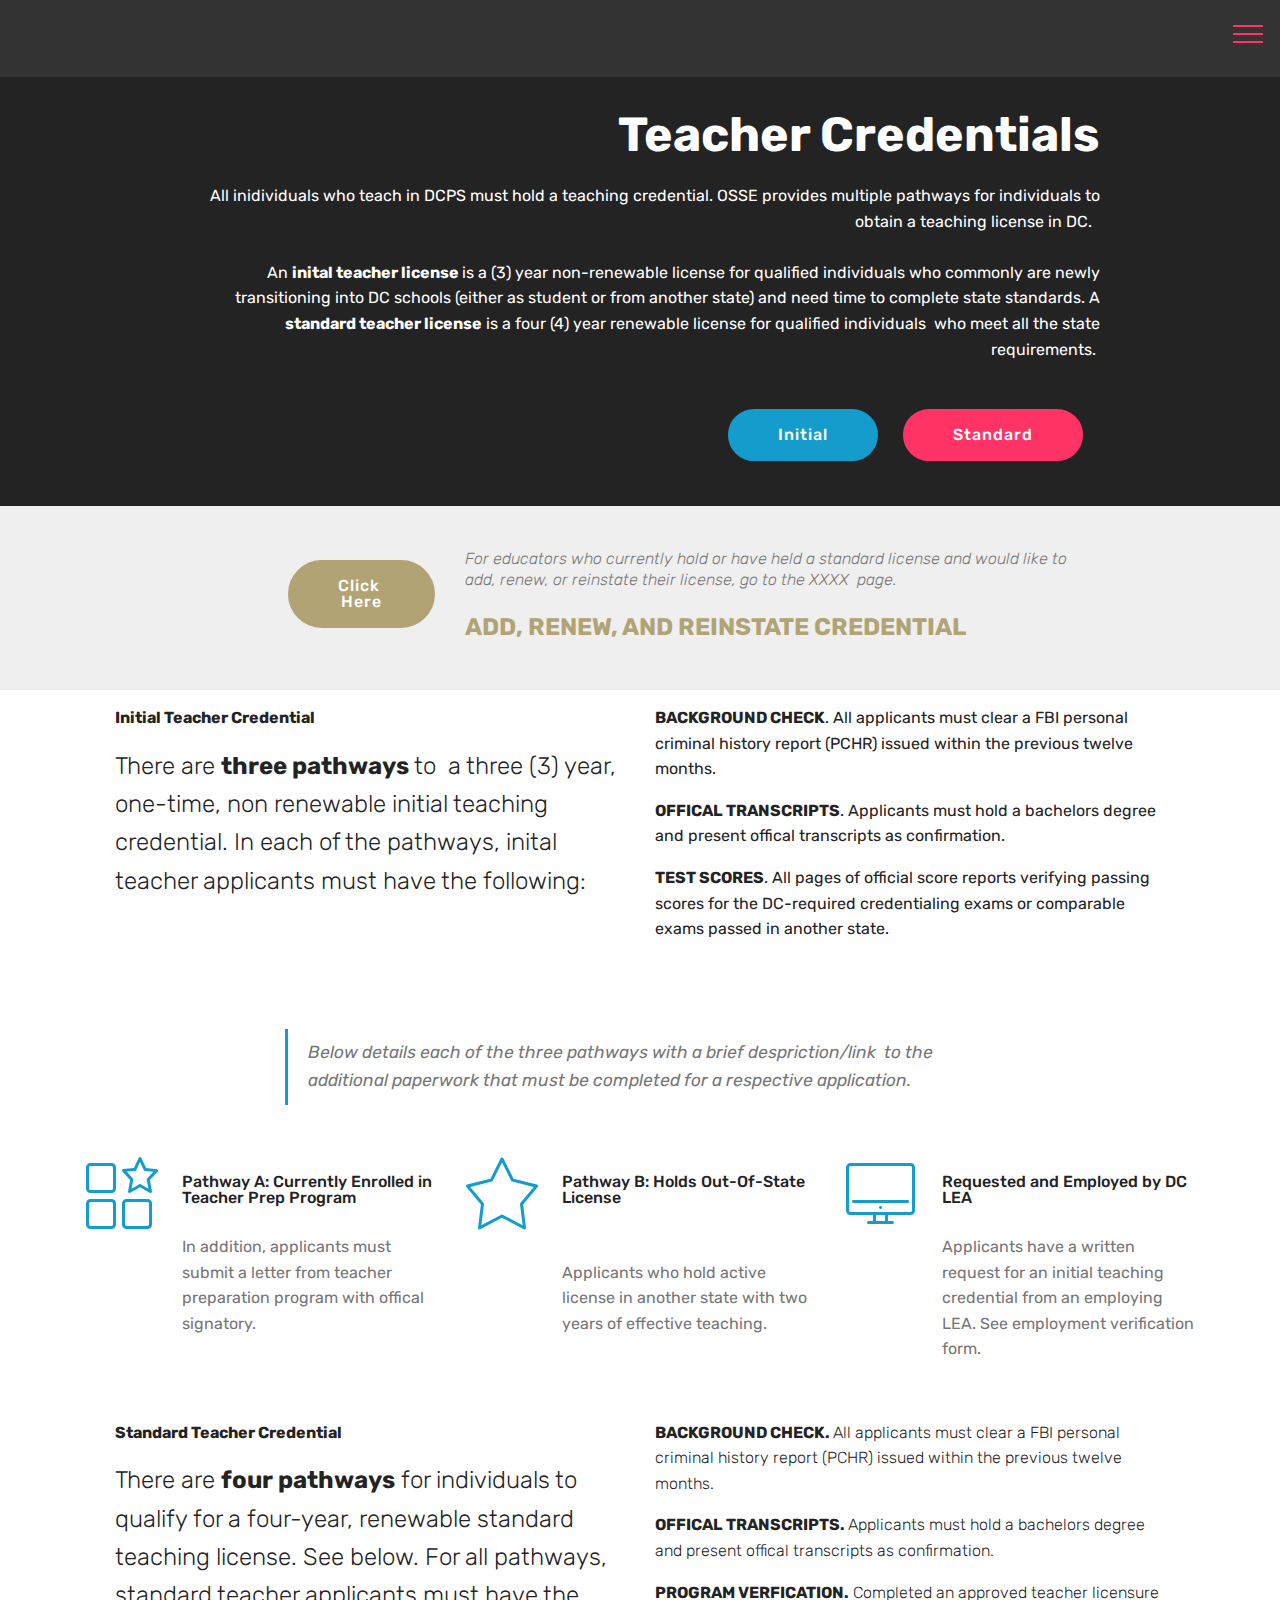
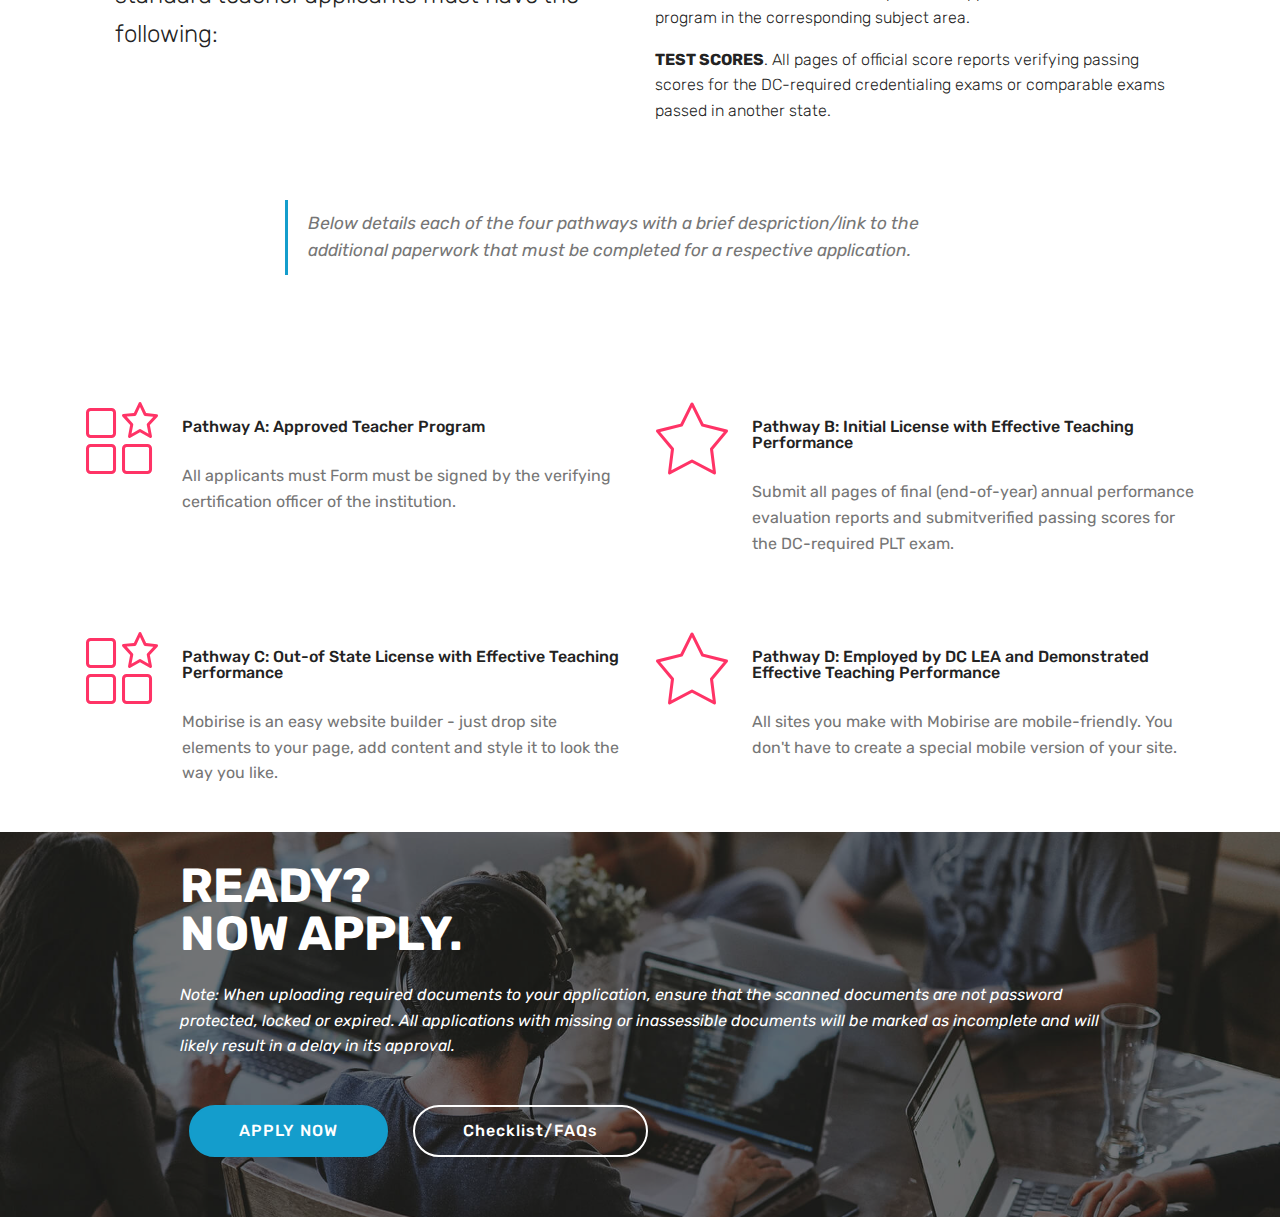
==== commit 03f8eb3e: "create github pages" ====
--- a/page1.html
+++ b/page1.html
@@ -15,6 +15,7 @@
   <link rel="stylesheet" href="assets/bootstrap/css/bootstrap.min.css">
   <link rel="stylesheet" href="assets/bootstrap/css/bootstrap-grid.min.css">
   <link rel="stylesheet" href="assets/bootstrap/css/bootstrap-reboot.min.css">
+  <link rel="stylesheet" href="assets/dropdown/css/style.css">
   <link rel="stylesheet" href="assets/theme/css/style.css">
   <link rel="stylesheet" href="assets/mobirise/css/mbr-additional.css" type="text/css">
   
@@ -22,7 +23,56 @@
   
 </head>
 <body>
-  <section class="mbr-section info4 cid-ruxgpU50n0" id="info4-h">
+  <section class="menu cid-rwlKx1WuHX" once="menu" id="menu1-4n">
+
+    
+
+    <nav class="navbar navbar-expand beta-menu navbar-dropdown align-items-center navbar-fixed-top collapsed">
+        <button class="navbar-toggler navbar-toggler-right" type="button" data-toggle="collapse" data-target="#navbarSupportedContent" aria-controls="navbarSupportedContent" aria-expanded="false" aria-label="Toggle navigation">
+            <div class="hamburger">
+                <span></span>
+                <span></span>
+                <span></span>
+                <span></span>
+            </div>
+        </button>
+        <div class="menu-logo">
+            <div class="navbar-brand">
+                
+                
+            </div>
+        </div>
+        <div class="collapse navbar-collapse" id="navbarSupportedContent">
+            <ul class="navbar-nav nav-dropdown nav-right navbar-nav-top-padding" data-app-modern-menu="true"><li class="nav-item">
+                    <a class="nav-link link text-white display-4" href="https://mobirise.co">
+                        <span class="mbri-home mbr-iconfont mbr-iconfont-btn"></span>Home</a>
+                </li><li class="nav-item"><a class="nav-link link text-white display-4" href="page1.html">
+                        <span class="mbri-home mbr-iconfont mbr-iconfont-btn"></span>
+                        Teacher Credentials
+                    </a></li><li class="nav-item"><a class="nav-link link text-white display-4" href="page5.html">
+                        <span class="mbri-home mbr-iconfont mbr-iconfont-btn"></span>
+                        School Services Credentials
+                    </a></li><li class="nav-item"><a class="nav-link link text-white display-4" href="page3.html">
+                        <span class="mbri-home mbr-iconfont mbr-iconfont-btn"></span>
+                        School Leadership Credentials
+                    </a></li><li class="nav-item"><a class="nav-link link text-white display-4" href="page4.html">
+                        <span class="mbri-home mbr-iconfont mbr-iconfont-btn"></span>
+                        Renew Credentials</a></li><li class="nav-item"><a class="nav-link link text-white display-4" href="page6.html">
+                        <span class="mbri-home mbr-iconfont mbr-iconfont-btn"></span>
+                        Reciprocity Credentials</a></li><li class="nav-item"><a class="nav-link link text-white display-4" href="page2.html">
+                        <span class="mbri-home mbr-iconfont mbr-iconfont-btn"></span>Internationally Prepared Educators Credentials</a></li>
+                <li class="nav-item">
+                    <a class="nav-link link text-white display-4" href="https://mobirise.co">
+                        <span class="mbri-search mbr-iconfont mbr-iconfont-btn"></span>
+                        About Us
+                    </a>
+                </li></ul>
+            
+        </div>
+    </nav>
+</section>
+
+<section class="engine"><a href="https://mobirise.info/y">html site templates</a></section><section class="mbr-section info4 cid-ruxgpU50n0" id="info4-h">
 
     
 
@@ -30,10 +80,9 @@
     <div class="container">
         <div class="justify-content-center row">
             <div class="media-container-column title col-12 col-md-10">
-                <h2 class="align-right mbr-bold mbr-white pb-3 mbr-fonts-style display-2">Teacher Credentials</h2>
-                
-                <p class="mbr-text align-right mbr-white mbr-fonts-style display-7">
-                    OSSE provides multiple pathways for individuals to obtain a teaching license in DC. <br><br>-An inital teacher license is a (3) year non-renewable license for qualified individuals who XXXXX. <br><br>-A standard license is a four (4) year renewable license for qualified individuals &nbsp;who meet the state requirements.&nbsp;</p>
+                <h2 class="align-right mbr-bold mbr-white pb-3 mbr-fonts-style display-2"><br><br>Teacher Credentials</h2>
+                
+                <p class="mbr-text align-right mbr-white mbr-fonts-style display-7">All inidividuals who teach in DCPS must hold a teaching credential. OSSE provides multiple pathways for individuals to obtain a teaching license in DC. &nbsp;<br><br>An <strong>inital teacher license </strong>is a (3) year non-renewable license for qualified individuals who commonly are newly transitioning into DC schools (either as student or from another state) and need time to complete state standards. A <strong>standard teacher license</strong> is a four (4) year renewable license for qualified individuals &nbsp;who meet all the state requirements.&nbsp;</p>
                 <div class="mbr-section-btn align-right py-4"><a class="btn btn-primary display-4" href="page1.html#content3-k">Initial</a>
                     <a class="btn btn-secondary display-4" href="page1.html#content3-z">Standard</a></div>
             </div>
@@ -41,7 +90,7 @@
     </div>
 </section>
 
-<section class="engine"><a href="https://mobirise.info/i">free web creation software</a></section><section class="mbr-section info1 cid-rw29BhuBVk" id="info1-37">
+<section class="mbr-section info1 cid-rw29BhuBVk" id="info1-37">
 
     
 
@@ -50,11 +99,11 @@
         <div class="row justify-content-center content-row">
             <div class="media-container-column title col-12 col-lg-7 col-md-6">
                 <h3 class="mbr-section-subtitle align-left mbr-light pb-3 mbr-fonts-style display-4"><em>
-                    For educators who currently hold their standard teacher licensure and woudld like to renew their license, go to tehh renewal page.</em></h3>
-                <h2 class="align-left mbr-bold mbr-fonts-style display-5">RENEWAL: Currently licensed teachers&nbsp;</h2>
+                    For educators who currently hold or have held a standard license and would like to add, renew, or reinstate their license, go to the XXXX &nbsp;page.</em></h3>
+                <h2 class="align-left mbr-bold mbr-fonts-style display-5">ADD, RENEW, AND REINSTATE CREDENTIAL&nbsp;</h2>
             </div>
             <div class="media-container-column col-12 col-lg-3 col-md-4">
-                <div class="mbr-section-btn align-right py-4"><a class="btn btn-danger display-4" href="https://mobirise.co">Renew License</a></div>
+                <div class="mbr-section-btn align-right py-4"><a class="btn btn-danger display-4" href="https://mobirise.co">Click&nbsp;<br>Here<br></a></div>
             </div>
         </div>
     </div>
@@ -68,12 +117,25 @@
         <div class="media-container-row">
             <div class="row col-12 col-md-12">
                 <div class="col-12 mbr-text mbr-fonts-style col-md-6 display-4">
-                     <p><strong>Initial Teacher Credential</strong></p><p><span style="font-size: 1.5rem;">There are <strong>three pathways</strong> to &nbsp;a three (3) year, one-time, non renewable initial teaching credential. For all pathways, standard teacher applicants must have the following:&nbsp;<br></span><br></p>
+                     <p><strong>Initial Teacher Credential</strong></p><p><span style="font-size: 1.5rem;">There are <strong>three pathways</strong> to &nbsp;a three (3) year, one-time, non renewable initial teaching credential. In each of the pathways, inital teacher applicants must have the following:&nbsp;<br></span><br></p>
                 </div>
                 <div class="col-12 mbr-text mbr-fonts-style display-7 col-md-6">
-                     <p>BACKGROUND CHECK. All applicants must clear a FBI personal criminal history report (PCHR) issued within the previous twelve months.</p><p>OFFICAL TRANSCRIPTS. Applicants must hold a bachelors degree and present offical transcripts as confirmation.</p><p>TEST SCORES. All pages of official score reports verifying passing scores for the DC-required credentialing exams or comparable exams passed in another state.</p>
-                </div>
-                
+                     <p><strong>BACKGROUND CHECK</strong>. All applicants must clear a FBI personal criminal history report (PCHR) issued within the previous twelve months.</p><p><strong>OFFICAL TRANSCRIPTS</strong>. Applicants must hold a bachelors degree and present offical transcripts as confirmation.</p><p><strong>TEST SCORES</strong>. All pages of official score reports verifying passing scores for the DC-required credentialing exams or comparable exams passed in another state.</p><p><br></p>
+                </div>
+                
+            </div>
+        </div>
+    </div>
+</section>
+
+<section class="mbr-section article content1 cid-rwlifI7mkH" id="content2-4d">
+
+     
+
+    <div class="container">
+        <div class="media-container-row">
+            <div class="mbr-text col-12 col-md-8 mbr-fonts-style display-7">
+                <blockquote>Below details each of the three pathways with a brief despriction/link &nbsp;to the additional paperwork that must be completed for a respective application.</blockquote>
             </div>
         </div>
     </div>
@@ -92,9 +154,8 @@
                         <span class="mbr-iconfont mbri-features" style="color: rgb(20, 157, 204); fill: rgb(20, 157, 204);"></span>
                     </div>
                     <div class="card-box">
-                        <h4 class="card-title py-3 mbr-fonts-style display-7">Pathway A: Currently Enrolled in Teaher Prep Program</h4>
-                        <p class="mbr-text mbr-fonts-style display-7">
-                           letter from teacher program as cofirmation</p>
+                        <h4 class="card-title py-3 mbr-fonts-style display-7">Pathway A: Currently Enrolled in Teacher Prep Program</h4>
+                        <p class="mbr-text mbr-fonts-style display-7">In addition, applicants must submit a letter from teacher preparation program with offical signatory.&nbsp;</p>
                     </div>
                 </div>
             </div>
@@ -106,8 +167,7 @@
                     </div>
                     <div class="card-box">
                         <h4 class="card-title py-3 mbr-fonts-style display-7">Pathway B: Holds Out-Of-State License</h4>
-                        <p class="mbr-text mbr-fonts-style display-7">
-                           active license in another state; two years of effective teaching</p>
+                        <p class="mbr-text mbr-fonts-style display-7"><br>Applicants who hold active license in another state with two years of effective teaching.&nbsp;</p>
                     </div>
                 </div>
             </div>
@@ -118,10 +178,8 @@
                         <span class="mbr-iconfont mbri-desktop" style="color: rgb(20, 157, 204); fill: rgb(20, 157, 204);"></span>
                     </div>
                     <div class="card-box">
-                        <h4 class="card-title py-3 mbr-fonts-style display-7">
-                            Employed by DC LEA</h4>
-                        <p class="mbr-text mbr-fonts-style display-7">
-                           Has a written request for issuance of an initial teaching credential addressed to OSSE from the employing LEA. employment verification form.&nbsp;</p>
+                        <h4 class="card-title py-3 mbr-fonts-style display-7">Requested and Employed by DC LEA</h4>
+                        <p class="mbr-text mbr-fonts-style display-7">Applicants have a written request for an initial teaching credential from an employing LEA. See employment verification form.&nbsp;</p>
                     </div>
                 </div>
             </div>
@@ -142,9 +200,22 @@
                      <p><strong><br></strong></p><p><strong>Standard Teacher Credential</strong><span style="font-size: 1rem;">&nbsp; &nbsp;&nbsp;</span><br></p><p><span style="font-size: 1.5rem;">There are <strong>four pathways</strong> for individuals to qualify for a four-year, renewable standard teaching license. See below.&nbsp;For all pathways, standard teacher applicants must have the following:&nbsp;</span><br></p>
                 </div>
                 <div class="col-12 mbr-text mbr-fonts-style display-4 col-md-6">
-                     <p><br></p><p><span style="font-size: 1rem;"><strong>BACKGROUND CHECK. </strong>All applicants must clear a FBI personal criminal history report (PCHR) issued within the previous twelve months.&nbsp;</span></p><p><span style="font-size: 1rem;"><strong>OFFICAL TRANSCRIPTS. </strong>Applicants must hold a bachelors degree and present offical transcripts as confirmation.&nbsp;</span></p><p><span style="font-size: 1rem;"><strong>PROGRAM VERFICATION.</strong>&nbsp;All applicants must Form must be signed by the verifying certification officer of the institution.&nbsp;</span></p><p><span style="font-size: 1rem;"><strong>TEST SCORES</strong>. All pages of official score reports verifying passing scores for the DC-required credentialing exams or comparable exams passed in another state.</span></p>
-                </div>
-                
+                     <p><br></p><p><span style="font-size: 1rem;"><strong>BACKGROUND CHECK. </strong>All applicants must clear a FBI personal criminal history report (PCHR) issued within the previous twelve months.&nbsp;</span></p><p><span style="font-size: 1rem;"><strong>OFFICAL TRANSCRIPTS. </strong>Applicants must hold a bachelors degree and present offical transcripts as confirmation.&nbsp;</span></p><p><span style="font-size: 1rem;"><strong>PROGRAM VERFICATION.</strong>&nbsp;Completed an approved teacher licensure program in the corresponding subject area.&nbsp;</span></p><p><span style="font-size: 1rem;"><strong>TEST SCORES</strong>. All pages of official score reports verifying passing scores for the DC-required credentialing exams or comparable exams passed in another state.</span></p>
+                </div>
+                
+            </div>
+        </div>
+    </div>
+</section>
+
+<section class="mbr-section article content1 cid-rwljpsrMli" id="content2-4e">
+
+     
+
+    <div class="container">
+        <div class="media-container-row">
+            <div class="mbr-text col-12 col-md-8 mbr-fonts-style display-7">
+                <blockquote>Below details each of the four pathways with a brief despriction/link  to the additional paperwork that must be completed for a respective application.</blockquote>
             </div>
         </div>
     </div>
@@ -164,8 +235,7 @@
                     </div>
                     <div class="card-box">
                         <h4 class="card-title py-3 mbr-fonts-style display-7">Pathway A: Approved Teacher Program</h4>
-                        <p class="mbr-text mbr-fonts-style display-7">
-                           Mobirise is an easy website builder - just drop site elements to your page, add content and style it to look the way you like.
+                        <p class="mbr-text mbr-fonts-style display-7">All applicants must Form must be signed by the verifying certification officer of the institution. 
                         </p>
                     </div>
                 </div>
@@ -179,8 +249,7 @@
                     <div class="card-box">
                         <h4 class="card-title py-3 mbr-fonts-style display-7">Pathway B: Initial License with Effective Teaching Performance</h4>
                         <p class="mbr-text mbr-fonts-style display-7">
-                           All sites you make with Mobirise are mobile-friendly. You don't have to create a special mobile version of your site.
-                        </p>
+                           Submit all pages of final (end-of-year) annual performance evaluation reports and submitverified passing scores for the DC-required PLT exam.</p>
                     </div>
                 </div>
             </div>
@@ -263,6 +332,9 @@
   <script src="assets/tether/tether.min.js"></script>
   <script src="assets/bootstrap/js/bootstrap.min.js"></script>
   <script src="assets/smoothscroll/smooth-scroll.js"></script>
+  <script src="assets/dropdown/js/nav-dropdown.js"></script>
+  <script src="assets/dropdown/js/navbar-dropdown.js"></script>
+  <script src="assets/touchswipe/jquery.touch-swipe.min.js"></script>
   <script src="assets/theme/js/script.js"></script>
   
   
--- a/assets/dropdown/css/style.css
+++ b/assets/dropdown/css/style.css
@@ -0,0 +1,265 @@
+.navbar-dropdown {
+  left: 0;
+  padding: 0;
+  position: absolute;
+  right: 0;
+  top: 0;
+  transition: all 0.45s ease;
+  z-index: 1030;
+  background: #282828; }
+  .navbar-dropdown .navbar-logo {
+    margin-right: 0.8rem;
+    transition: margin 0.3s ease-in-out;
+    vertical-align: middle; }
+    .navbar-dropdown .navbar-logo img {
+      height: 3.125rem;
+      transition: all 0.3s ease-in-out; }
+    .navbar-dropdown .navbar-logo.mbr-iconfont {
+      font-size: 3.125rem;
+      line-height: 3.125rem; }
+  .navbar-dropdown .navbar-caption {
+    font-weight: 700;
+    white-space: normal;
+    vertical-align: -4px;
+    line-height: 3.125rem !important; }
+    .navbar-dropdown .navbar-caption, .navbar-dropdown .navbar-caption:hover {
+      color: inherit;
+      text-decoration: none; }
+  .navbar-dropdown .mbr-iconfont + .navbar-caption {
+    vertical-align: -1px; }
+  .navbar-dropdown.navbar-fixed-top {
+    position: fixed; }
+  .navbar-dropdown .navbar-brand span {
+    vertical-align: -4px; }
+  .navbar-dropdown.bg-color.transparent {
+    background: none; }
+  .navbar-dropdown.navbar-short .navbar-brand {
+    padding: 0.625rem 0; }
+    .navbar-dropdown.navbar-short .navbar-brand span {
+      vertical-align: -1px; }
+  .navbar-dropdown.navbar-short .navbar-caption {
+    line-height: 2.375rem !important;
+    vertical-align: -2px; }
+  .navbar-dropdown.navbar-short .navbar-logo {
+    margin-right: 0.5rem; }
+    .navbar-dropdown.navbar-short .navbar-logo img {
+      height: 2.375rem; }
+    .navbar-dropdown.navbar-short .navbar-logo.mbr-iconfont {
+      font-size: 2.375rem;
+      line-height: 2.375rem; }
+  .navbar-dropdown.navbar-short .mbr-table-cell {
+    height: 3.625rem; }
+  .navbar-dropdown .navbar-close {
+    left: 0.6875rem;
+    position: fixed;
+    top: 0.75rem;
+    z-index: 1000; }
+  .navbar-dropdown .hamburger-icon {
+    content: "";
+    display: inline-block;
+    vertical-align: middle;
+    width: 16px;
+    -webkit-box-shadow: 0 -6px 0 1px #282828,0 0 0 1px #282828,0 6px 0 1px #282828;
+    -moz-box-shadow: 0 -6px 0 1px #282828,0 0 0 1px #282828,0 6px 0 1px #282828;
+    box-shadow: 0 -6px 0 1px #282828,0 0 0 1px #282828,0 6px 0 1px #282828; }
+
+.dropdown-menu .dropdown-toggle[data-toggle="dropdown-submenu"]::after {
+  border-bottom: 0.35em solid transparent;
+  border-left: 0.35em solid;
+  border-right: 0;
+  border-top: 0.35em solid transparent;
+  margin-left: 0.3rem; }
+
+.dropdown-menu .dropdown-item:focus {
+  outline: 0; }
+
+.nav-dropdown {
+  font-size: 0.75rem;
+  font-weight: 500;
+  height: auto !important; }
+  .nav-dropdown .nav-btn {
+    padding-left: 1rem; }
+  .nav-dropdown .link {
+    margin: .667em 1.667em;
+    font-weight: 500;
+    padding: 0;
+    transition: color .2s ease-in-out; }
+    .nav-dropdown .link.dropdown-toggle {
+      margin-right: 2.583em; }
+      .nav-dropdown .link.dropdown-toggle::after {
+        margin-left: .25rem;
+        border-top: 0.35em solid;
+        border-right: 0.35em solid transparent;
+        border-left: 0.35em solid transparent;
+        border-bottom: 0; }
+      .nav-dropdown .link.dropdown-toggle[aria-expanded="true"] {
+        margin: 0;
+        padding: 0.667em 3.263em  0.667em 1.667em; }
+  .nav-dropdown .link::after,
+  .nav-dropdown .dropdown-item::after {
+    color: inherit; }
+  .nav-dropdown .btn {
+    font-size: 0.75rem;
+    font-weight: 700;
+    letter-spacing: 0;
+    margin-bottom: 0;
+    padding-left: 1.25rem;
+    padding-right: 1.25rem; }
+  .nav-dropdown .dropdown-menu {
+    border-radius: 0;
+    border: 0;
+    left: 0;
+    margin: 0;
+    padding-bottom: 1.25rem;
+    padding-top: 1.25rem;
+    position: relative; }
+  .nav-dropdown .dropdown-submenu {
+    margin-left: 0.125rem;
+    top: 0; }
+  .nav-dropdown .dropdown-item {
+    font-weight: 500;
+    line-height: 2;
+    padding: 0.3846em 4.615em 0.3846em 1.5385em;
+    position: relative;
+    transition: color .2s ease-in-out, background-color .2s ease-in-out; }
+    .nav-dropdown .dropdown-item::after {
+      margin-top: -0.3077em;
+      position: absolute;
+      right: 1.1538em;
+      top: 50%; }
+    .nav-dropdown .dropdown-item:focus, .nav-dropdown .dropdown-item:hover {
+      background: none; }
+
+@media (max-width: 767px) {
+  .nav-dropdown.navbar-toggleable-sm {
+    bottom: 0;
+    display: none;
+    left: 0;
+    overflow-x: hidden;
+    position: fixed;
+    top: 0;
+    transform: translateX(-100%);
+    -ms-transform: translateX(-100%);
+    -webkit-transform: translateX(-100%);
+    width: 18.75rem;
+    z-index: 999; } }
+.nav-dropdown.navbar-toggleable-xl {
+  bottom: 0;
+  display: none;
+  left: 0;
+  overflow-x: hidden;
+  position: fixed;
+  top: 0;
+  transform: translateX(-100%);
+  -ms-transform: translateX(-100%);
+  -webkit-transform: translateX(-100%);
+  width: 18.75rem;
+  z-index: 999; }
+
+.nav-dropdown-sm {
+  display: block !important;
+  overflow-x: hidden;
+  overflow: auto;
+  padding-top: 3.875rem; }
+  .nav-dropdown-sm::after {
+    content: "";
+    display: block;
+    height: 3rem;
+    width: 100%; }
+  .nav-dropdown-sm.collapse.in ~ .navbar-close {
+    display: block !important; }
+  .nav-dropdown-sm.collapsing, .nav-dropdown-sm.collapse.in {
+    transform: translateX(0);
+    -ms-transform: translateX(0);
+    -webkit-transform: translateX(0);
+    transition: all 0.25s ease-out;
+    -webkit-transition: all 0.25s ease-out;
+    background: #282828; }
+  .nav-dropdown-sm.collapsing[aria-expanded="false"] {
+    transform: translateX(-100%);
+    -ms-transform: translateX(-100%);
+    -webkit-transform: translateX(-100%); }
+  .nav-dropdown-sm .nav-item {
+    display: block;
+    margin-left: 0 !important;
+    padding-left: 0; }
+  .nav-dropdown-sm .link,
+  .nav-dropdown-sm .dropdown-item {
+    border-top: 1px dotted rgba(255, 255, 255, 0.1);
+    font-size: 0.8125rem;
+    line-height: 1.6;
+    margin: 0 !important;
+    padding: 0.875rem 2.4rem 0.875rem 1.5625rem !important;
+    position: relative;
+    white-space: normal; }
+    .nav-dropdown-sm .link:focus, .nav-dropdown-sm .link:hover,
+    .nav-dropdown-sm .dropdown-item:focus,
+    .nav-dropdown-sm .dropdown-item:hover {
+      background: rgba(0, 0, 0, 0.2) !important;
+      color: #c0a375; }
+  .nav-dropdown-sm .nav-btn {
+    position: relative;
+    padding: 1.5625rem 1.5625rem 0 1.5625rem; }
+    .nav-dropdown-sm .nav-btn::before {
+      border-top: 1px dotted rgba(255, 255, 255, 0.1);
+      content: "";
+      left: 0;
+      position: absolute;
+      top: 0;
+      width: 100%; }
+    .nav-dropdown-sm .nav-btn + .nav-btn {
+      padding-top: 0.625rem; }
+      .nav-dropdown-sm .nav-btn + .nav-btn::before {
+        display: none; }
+  .nav-dropdown-sm .btn {
+    padding: 0.625rem 0; }
+  .nav-dropdown-sm .dropdown-toggle[data-toggle="dropdown-submenu"]::after {
+    margin-left: .25rem;
+    border-top: 0.35em solid;
+    border-right: 0.35em solid transparent;
+    border-left: 0.35em solid transparent;
+    border-bottom: 0; }
+  .nav-dropdown-sm .dropdown-toggle[data-toggle="dropdown-submenu"][aria-expanded="true"]::after {
+    border-top: 0;
+    border-right: 0.35em solid transparent;
+    border-left: 0.35em solid transparent;
+    border-bottom: 0.35em solid; }
+  .nav-dropdown-sm .dropdown-menu {
+    margin: 0;
+    padding: 0;
+    position: relative;
+    top: 0;
+    left: 0;
+    width: 100%;
+    border: 0;
+    float: none;
+    border-radius: 0;
+    background: none; }
+  .nav-dropdown-sm .dropdown-submenu {
+    left: 100%;
+    margin-left: 0.125rem;
+    margin-top: -1.25rem;
+    top: 0; }
+
+.navbar-toggleable-sm .nav-dropdown .dropdown-menu {
+  position: absolute; }
+
+.navbar-toggleable-sm .nav-dropdown .dropdown-submenu {
+  left: 100%;
+  margin-left: 0.125rem;
+  margin-top: -1.25rem;
+  top: 0; }
+
+.navbar-toggleable-sm.opened .nav-dropdown .dropdown-menu {
+  position: relative; }
+
+.navbar-toggleable-sm.opened .nav-dropdown .dropdown-submenu {
+  left: 0;
+  margin-left: 00rem;
+  margin-top: 0rem;
+  top: 0; }
+
+.is-builder .nav-dropdown.collapsing {
+  transition: none !important; }
+
+/*# sourceMappingURL=style.css.map */
--- a/assets/mobirise/css/mbr-additional.css
+++ b/assets/mobirise/css/mbr-additional.css
@@ -2193,9 +2193,18 @@
 .cid-ruBChkz3ow .mbr-text {
   color: #232323;
 }
+.cid-rwlifI7mkH {
+  padding-top: 30px;
+  padding-bottom: 0px;
+  background-color: #ffffff;
+}
+.cid-rwlifI7mkH .mbr-text,
+.cid-rwlifI7mkH blockquote {
+  color: #767676;
+}
 .cid-rwiULahCxA {
-  padding-top: 30px;
-  padding-bottom: 30px;
+  padding-top: 0px;
+  padding-bottom: 0px;
   background-color: #ffffff;
 }
 .cid-rwiULahCxA h4 {
@@ -2242,9 +2251,18 @@
 .cid-rw2jUksYjU .mbr-text P {
   text-align: left;
 }
+.cid-rwljpsrMli {
+  padding-top: 60px;
+  padding-bottom: 60px;
+  background-color: #ffffff;
+}
+.cid-rwljpsrMli .mbr-text,
+.cid-rwljpsrMli blockquote {
+  color: #767676;
+}
 .cid-rw2jlJTV1o {
-  padding-top: 30px;
-  padding-bottom: 30px;
+  padding-top: 15px;
+  padding-bottom: 15px;
   background-color: #ffffff;
 }
 .cid-rw2jlJTV1o h4 {
@@ -2323,6 +2341,408 @@
   padding-bottom: 30px;
   background-image: url("../../../assets/images/background4.jpg");
 }
+.cid-rwlKx1WuHX .navbar {
+  padding: .5rem 0;
+  background: #333333;
+  transition: none;
+  min-height: 77px;
+}
+.cid-rwlKx1WuHX .navbar-dropdown.bg-color.transparent.opened {
+  background: #333333;
+}
+.cid-rwlKx1WuHX a {
+  font-style: normal;
+}
+.cid-rwlKx1WuHX .nav-item span {
+  padding-right: 0.4em;
+  line-height: 0.5em;
+  vertical-align: text-bottom;
+  position: relative;
+  text-decoration: none;
+}
+.cid-rwlKx1WuHX .nav-item a {
+  display: -webkit-flex;
+  align-items: center;
+  justify-content: center;
+  padding: 0.7rem 0 !important;
+  margin: 0rem .65rem !important;
+  -webkit-align-items: center;
+  -webkit-justify-content: center;
+}
+.cid-rwlKx1WuHX .nav-item:focus,
+.cid-rwlKx1WuHX .nav-link:focus {
+  outline: none;
+}
+.cid-rwlKx1WuHX .btn {
+  padding: 0.4rem 1.5rem;
+  display: -webkit-inline-flex;
+  align-items: center;
+  -webkit-align-items: center;
+}
+.cid-rwlKx1WuHX .btn .mbr-iconfont {
+  font-size: 1.6rem;
+}
+.cid-rwlKx1WuHX .menu-logo {
+  margin-right: auto;
+}
+.cid-rwlKx1WuHX .menu-logo .navbar-brand {
+  display: flex;
+  margin-left: 5rem;
+  padding: 0;
+  transition: padding .2s;
+  min-height: 3.8rem;
+  -webkit-align-items: center;
+  align-items: center;
+}
+.cid-rwlKx1WuHX .menu-logo .navbar-brand .navbar-caption-wrap {
+  display: flex;
+  -webkit-align-items: center;
+  align-items: center;
+  word-break: break-word;
+  min-width: 7rem;
+  margin: .3rem 0;
+}
+.cid-rwlKx1WuHX .menu-logo .navbar-brand .navbar-caption-wrap .navbar-caption {
+  line-height: 1.2rem !important;
+  padding-right: 2rem;
+}
+.cid-rwlKx1WuHX .menu-logo .navbar-brand .navbar-logo {
+  font-size: 4rem;
+  transition: font-size 0.25s;
+}
+.cid-rwlKx1WuHX .menu-logo .navbar-brand .navbar-logo img {
+  display: flex;
+}
+.cid-rwlKx1WuHX .menu-logo .navbar-brand .navbar-logo .mbr-iconfont {
+  transition: font-size 0.25s;
+}
+.cid-rwlKx1WuHX .menu-logo .navbar-brand .navbar-logo a {
+  display: inline-flex;
+}
+.cid-rwlKx1WuHX .navbar-toggleable-sm .navbar-collapse {
+  justify-content: flex-end;
+  -webkit-justify-content: flex-end;
+  padding-right: 5rem;
+  width: auto;
+}
+.cid-rwlKx1WuHX .navbar-toggleable-sm .navbar-collapse .navbar-nav {
+  flex-wrap: wrap;
+  -webkit-flex-wrap: wrap;
+  padding-left: 0;
+}
+.cid-rwlKx1WuHX .navbar-toggleable-sm .navbar-collapse .navbar-nav .nav-item {
+  -webkit-align-self: center;
+  align-self: center;
+}
+.cid-rwlKx1WuHX .navbar-toggleable-sm .navbar-collapse .navbar-buttons {
+  padding-left: 0;
+  padding-bottom: 0;
+}
+.cid-rwlKx1WuHX .dropdown .dropdown-menu {
+  background: #333333;
+  display: none;
+  position: absolute;
+  min-width: 5rem;
+  padding-top: 1.4rem;
+  padding-bottom: 1.4rem;
+  text-align: left;
+}
+.cid-rwlKx1WuHX .dropdown .dropdown-menu .dropdown-item {
+  width: auto;
+  padding: 0.235em 1.5385em 0.235em 1.5385em !important;
+}
+.cid-rwlKx1WuHX .dropdown .dropdown-menu .dropdown-item::after {
+  right: 0.5rem;
+}
+.cid-rwlKx1WuHX .dropdown .dropdown-menu .dropdown-submenu {
+  margin: 0;
+}
+.cid-rwlKx1WuHX .dropdown.open > .dropdown-menu {
+  display: block;
+}
+.cid-rwlKx1WuHX .navbar-toggleable-sm.opened:after {
+  position: absolute;
+  width: 100vw;
+  height: 100vh;
+  content: '';
+  background-color: rgba(0, 0, 0, 0.1);
+  left: 0;
+  bottom: 0;
+  transform: translateY(100%);
+  -webkit-transform: translateY(100%);
+  z-index: 1000;
+}
+.cid-rwlKx1WuHX .navbar.navbar-short {
+  min-height: 60px;
+  transition: all .2s;
+}
+.cid-rwlKx1WuHX .navbar.navbar-short .navbar-toggler-right {
+  top: 20px;
+}
+.cid-rwlKx1WuHX .navbar.navbar-short .navbar-logo a {
+  font-size: 2.5rem !important;
+  line-height: 2.5rem;
+  transition: font-size 0.25s;
+}
+.cid-rwlKx1WuHX .navbar.navbar-short .navbar-logo a .mbr-iconfont {
+  font-size: 2.5rem !important;
+}
+.cid-rwlKx1WuHX .navbar.navbar-short .navbar-logo a img {
+  height: 3rem !important;
+}
+.cid-rwlKx1WuHX .navbar.navbar-short .navbar-brand {
+  min-height: 3rem;
+}
+.cid-rwlKx1WuHX button.navbar-toggler {
+  width: 31px;
+  height: 18px;
+  cursor: pointer;
+  transition: all .2s;
+  top: 1.5rem;
+  right: 1rem;
+}
+.cid-rwlKx1WuHX button.navbar-toggler:focus {
+  outline: none;
+}
+.cid-rwlKx1WuHX button.navbar-toggler .hamburger span {
+  position: absolute;
+  right: 0;
+  width: 30px;
+  height: 2px;
+  border-right: 5px;
+  background-color: #ff3366;
+}
+.cid-rwlKx1WuHX button.navbar-toggler .hamburger span:nth-child(1) {
+  top: 0;
+  transition: all .2s;
+}
+.cid-rwlKx1WuHX button.navbar-toggler .hamburger span:nth-child(2) {
+  top: 8px;
+  transition: all .15s;
+}
+.cid-rwlKx1WuHX button.navbar-toggler .hamburger span:nth-child(3) {
+  top: 8px;
+  transition: all .15s;
+}
+.cid-rwlKx1WuHX button.navbar-toggler .hamburger span:nth-child(4) {
+  top: 16px;
+  transition: all .2s;
+}
+.cid-rwlKx1WuHX nav.opened .hamburger span:nth-child(1) {
+  top: 8px;
+  width: 0;
+  opacity: 0;
+  right: 50%;
+  transition: all .2s;
+}
+.cid-rwlKx1WuHX nav.opened .hamburger span:nth-child(2) {
+  -webkit-transform: rotate(45deg);
+  transform: rotate(45deg);
+  transition: all .25s;
+}
+.cid-rwlKx1WuHX nav.opened .hamburger span:nth-child(3) {
+  -webkit-transform: rotate(-45deg);
+  transform: rotate(-45deg);
+  transition: all .25s;
+}
+.cid-rwlKx1WuHX nav.opened .hamburger span:nth-child(4) {
+  top: 8px;
+  width: 0;
+  opacity: 0;
+  right: 50%;
+  transition: all .2s;
+}
+.cid-rwlKx1WuHX .collapsed.navbar-expand {
+  flex-direction: column;
+  -webkit-flex-direction: column;
+}
+.cid-rwlKx1WuHX .collapsed .btn {
+  display: -webkit-flex;
+}
+.cid-rwlKx1WuHX .collapsed .navbar-collapse {
+  display: none !important;
+  padding-right: 0 !important;
+}
+.cid-rwlKx1WuHX .collapsed .navbar-collapse.collapsing,
+.cid-rwlKx1WuHX .collapsed .navbar-collapse.show {
+  display: block !important;
+}
+.cid-rwlKx1WuHX .collapsed .navbar-collapse.collapsing .navbar-nav,
+.cid-rwlKx1WuHX .collapsed .navbar-collapse.show .navbar-nav {
+  display: block;
+  text-align: center;
+}
+.cid-rwlKx1WuHX .collapsed .navbar-collapse.collapsing .navbar-nav .nav-item,
+.cid-rwlKx1WuHX .collapsed .navbar-collapse.show .navbar-nav .nav-item {
+  clear: both;
+}
+.cid-rwlKx1WuHX .collapsed .navbar-collapse.collapsing .navbar-nav .nav-item:last-child,
+.cid-rwlKx1WuHX .collapsed .navbar-collapse.show .navbar-nav .nav-item:last-child {
+  margin-bottom: 1rem;
+}
+.cid-rwlKx1WuHX .collapsed .navbar-collapse.collapsing .navbar-buttons,
+.cid-rwlKx1WuHX .collapsed .navbar-collapse.show .navbar-buttons {
+  text-align: center;
+}
+.cid-rwlKx1WuHX .collapsed .navbar-collapse.collapsing .navbar-buttons:last-child,
+.cid-rwlKx1WuHX .collapsed .navbar-collapse.show .navbar-buttons:last-child {
+  margin-bottom: 1rem;
+}
+.cid-rwlKx1WuHX .collapsed button.navbar-toggler {
+  display: block;
+}
+.cid-rwlKx1WuHX .collapsed .navbar-brand {
+  margin-left: 1rem !important;
+}
+.cid-rwlKx1WuHX .collapsed .navbar-toggleable-sm {
+  flex-direction: column;
+  -webkit-flex-direction: column;
+}
+.cid-rwlKx1WuHX .collapsed .dropdown .dropdown-menu {
+  width: 100%;
+  text-align: center;
+  position: relative;
+  opacity: 0;
+  overflow: hidden;
+  display: block;
+  height: 0;
+  visibility: hidden;
+  padding: 0;
+  transition-duration: .5s;
+  transition-property: opacity,padding,height;
+}
+.cid-rwlKx1WuHX .collapsed .dropdown.open > .dropdown-menu {
+  position: relative;
+  opacity: 1;
+  height: auto;
+  padding: 1.4rem 0;
+  visibility: visible;
+}
+.cid-rwlKx1WuHX .collapsed .dropdown .dropdown-submenu {
+  left: 0;
+  text-align: center;
+  width: 100%;
+}
+.cid-rwlKx1WuHX .collapsed .dropdown .dropdown-toggle[data-toggle="dropdown-submenu"]::after {
+  margin-top: 0;
+  position: inherit;
+  right: 0;
+  top: 50%;
+  display: inline-block;
+  width: 0;
+  height: 0;
+  margin-left: .3em;
+  vertical-align: middle;
+  content: "";
+  border-top: .30em solid;
+  border-right: .30em solid transparent;
+  border-left: .30em solid transparent;
+}
+@media (max-width: 991px) {
+  .cid-rwlKx1WuHX .navbar-expand {
+    flex-direction: column;
+    -webkit-flex-direction: column;
+  }
+  .cid-rwlKx1WuHX img {
+    height: 3.8rem !important;
+  }
+  .cid-rwlKx1WuHX .btn {
+    display: -webkit-flex;
+  }
+  .cid-rwlKx1WuHX button.navbar-toggler {
+    display: block;
+  }
+  .cid-rwlKx1WuHX .navbar-brand {
+    margin-left: 1rem !important;
+  }
+  .cid-rwlKx1WuHX .navbar-toggleable-sm {
+    flex-direction: column;
+    -webkit-flex-direction: column;
+  }
+  .cid-rwlKx1WuHX .navbar-collapse {
+    display: none !important;
+    padding-right: 0 !important;
+  }
+  .cid-rwlKx1WuHX .navbar-collapse.collapsing,
+  .cid-rwlKx1WuHX .navbar-collapse.show {
+    display: block !important;
+  }
+  .cid-rwlKx1WuHX .navbar-collapse.collapsing .navbar-nav,
+  .cid-rwlKx1WuHX .navbar-collapse.show .navbar-nav {
+    display: block;
+    text-align: center;
+  }
+  .cid-rwlKx1WuHX .navbar-collapse.collapsing .navbar-nav .nav-item,
+  .cid-rwlKx1WuHX .navbar-collapse.show .navbar-nav .nav-item {
+    clear: both;
+  }
+  .cid-rwlKx1WuHX .navbar-collapse.collapsing .navbar-nav .nav-item:last-child,
+  .cid-rwlKx1WuHX .navbar-collapse.show .navbar-nav .nav-item:last-child {
+    margin-bottom: 1rem;
+  }
+  .cid-rwlKx1WuHX .navbar-collapse.collapsing .navbar-buttons,
+  .cid-rwlKx1WuHX .navbar-collapse.show .navbar-buttons {
+    text-align: center;
+  }
+  .cid-rwlKx1WuHX .navbar-collapse.collapsing .navbar-buttons:last-child,
+  .cid-rwlKx1WuHX .navbar-collapse.show .navbar-buttons:last-child {
+    margin-bottom: 1rem;
+  }
+  .cid-rwlKx1WuHX .dropdown .dropdown-menu {
+    width: 100%;
+    text-align: center;
+    position: relative;
+    opacity: 0;
+    overflow: hidden;
+    display: block;
+    height: 0;
+    visibility: hidden;
+    padding: 0;
+    transition-duration: .5s;
+    transition-property: opacity,padding,height;
+  }
+  .cid-rwlKx1WuHX .dropdown.open > .dropdown-menu {
+    position: relative;
+    opacity: 1;
+    height: auto;
+    padding: 1.4rem 0;
+    visibility: visible;
+  }
+  .cid-rwlKx1WuHX .dropdown .dropdown-submenu {
+    left: 0;
+    text-align: center;
+    width: 100%;
+  }
+  .cid-rwlKx1WuHX .dropdown .dropdown-toggle[data-toggle="dropdown-submenu"]::after {
+    margin-top: 0;
+    position: inherit;
+    right: 0;
+    top: 50%;
+    display: inline-block;
+    width: 0;
+    height: 0;
+    margin-left: .3em;
+    vertical-align: middle;
+    content: "";
+    border-top: .30em solid;
+    border-right: .30em solid transparent;
+    border-left: .30em solid transparent;
+  }
+}
+@media (min-width: 767px) {
+  .cid-rwlKx1WuHX .menu-logo {
+    flex-shrink: 0;
+    -webkit-flex-shrink: 0;
+  }
+}
+.cid-rwlKx1WuHX .navbar-collapse {
+  flex-basis: auto;
+  -webkit-flex-basis: auto;
+}
+.cid-rwlKx1WuHX .nav-link:hover,
+.cid-rwlKx1WuHX .dropdown-item:hover {
+  color: #c1c1c1 !important;
+}
 .cid-ruxwmO9EJA {
   padding-top: 15px;
   padding-bottom: 0px;
@@ -2333,6 +2753,14 @@
 }
 .cid-ruxwmO9EJA H1 {
   text-align: left;
+}
+.cid-rwlMtlc3jx {
+  padding-top: 15px;
+  padding-bottom: 0px;
+  background-color: #ffffff;
+}
+.cid-rwlMtlc3jx .mbr-text {
+  color: #767676;
 }
 .cid-ruxnWLJd4l .navbar {
   padding: .5rem 0;
@@ -2737,12 +3165,12 @@
   color: #c1c1c1 !important;
 }
 .cid-ruxtOo05XC {
-  padding-top: 90px;
-  padding-bottom: 90px;
+  padding-top: 30px;
+  padding-bottom: 30px;
   background-color: #efefef;
 }
 .cid-ruxtOo05XC .card-box {
-  background-color: #ffffff;
+  background-color: #b2ccd2;
   padding: 2rem;
 }
 .cid-ruxtOo05XC h4 {
@@ -2770,6 +3198,9 @@
   width: 100%;
   overflow: hidden;
 }
+.cid-ruxtOo05XC P {
+  color: #232323;
+}
 .cid-ruxv0xlQuw {
   padding-top: 30px;
   padding-bottom: 30px;
@@ -2794,16 +3225,94 @@
     width: 100% !important;
   }
 }
+.cid-ruxv0xlQuw .section-text DIV {
+  text-align: left;
+}
 .cid-rv099GeBPB {
   padding-top: 30px;
   padding-bottom: 30px;
-  background-image: url("../../../assets/images/background413.jpg");
+  background-image: url("../../../assets/images/background48.jpg");
 }
 .cid-ruBS4yolaz {
   padding-top: 15px;
   padding-bottom: 15px;
   background-image: url("../../../assets/images/background8.jpg");
 }
+.cid-rwlQGVLNOr {
+  padding-top: 30px;
+  padding-bottom: 30px;
+  background-color: #efefef;
+}
+.cid-rwlQGVLNOr .mbr-section-subtitle {
+  color: #767676;
+}
+.cid-rwlQGVLNOr .btn {
+  margin: 0 0 .5rem 0;
+}
+.cid-rwlQGVLNOr .content-row {
+  flex-direction: row-reverse;
+  -webkit-flex-direction: row-reverse;
+}
+.cid-rwlQGVLNOr H2 {
+  color: #b1a374;
+}
+.cid-ruBS4CIzDM {
+  padding-top: 15px;
+  padding-bottom: 0px;
+  background-color: #ffffff;
+}
+.cid-ruBS4CIzDM P {
+  color: #767676;
+}
+.cid-ruBS4CIzDM H1 {
+  color: #ff3366;
+  text-align: left;
+}
+.cid-ruBS4CIzDM .mbr-text,
+.cid-ruBS4CIzDM .mbr-section-btn {
+  text-align: right;
+}
+.cid-ruBS4D7w0b {
+  padding-top: 0px;
+  padding-bottom: 0px;
+  background-color: #ffffff;
+}
+.cid-ruBS4D7w0b h4 {
+  text-align: left;
+  font-weight: 500;
+}
+.cid-ruBS4D7w0b p {
+  color: #767676;
+  text-align: left;
+  margin-bottom: 0;
+}
+.cid-ruBS4D7w0b .card-img {
+  text-align: left;
+  -webkit-flex: 1 0 auto;
+  flex: 1 0 auto;
+  width: auto;
+}
+.cid-ruBS4D7w0b .card-img span {
+  font-size: 72px;
+  color: #ff3366;
+}
+.cid-ruBS4D7w0b .card-box {
+  padding-left: 1rem;
+  word-break: break-word;
+  width: 100%;
+}
+@media (max-width: 991px) {
+  .cid-ruBS4D7w0b .card-img {
+    text-align: left;
+    padding-bottom: 0.75rem;
+  }
+  .cid-ruBS4D7w0b .card-box {
+    padding-left: 0;
+  }
+}
+.cid-ruBS4D7w0b P {
+  text-align: center;
+}
 .cid-ruBW6UxnXi {
   padding-top: 15px;
   padding-bottom: 0px;
@@ -2858,69 +3367,417 @@
     padding-left: 0;
   }
 }
-.cid-ruBS4CIzDM {
-  padding-top: 15px;
-  padding-bottom: 0px;
-  background-color: #ffffff;
-}
-.cid-ruBS4CIzDM P {
-  color: #767676;
-}
-.cid-ruBS4CIzDM H1 {
-  color: #ff3366;
-  text-align: left;
-}
-.cid-ruBS4CIzDM .mbr-text,
-.cid-ruBS4CIzDM .mbr-section-btn {
-  text-align: right;
-}
-.cid-ruBS4D7w0b {
-  padding-top: 0px;
-  padding-bottom: 0px;
-  background-color: #ffffff;
-}
-.cid-ruBS4D7w0b h4 {
-  text-align: left;
-  font-weight: 500;
-}
-.cid-ruBS4D7w0b p {
-  color: #767676;
-  text-align: left;
-  margin-bottom: 0;
-}
-.cid-ruBS4D7w0b .card-img {
-  text-align: left;
-  -webkit-flex: 1 0 auto;
-  flex: 1 0 auto;
-  width: auto;
-}
-.cid-ruBS4D7w0b .card-img span {
-  font-size: 72px;
-  color: #ff3366;
-}
-.cid-ruBS4D7w0b .card-box {
-  padding-left: 1rem;
-  word-break: break-word;
-  width: 100%;
-}
-@media (max-width: 991px) {
-  .cid-ruBS4D7w0b .card-img {
-    text-align: left;
-    padding-bottom: 0.75rem;
-  }
-  .cid-ruBS4D7w0b .card-box {
-    padding-left: 0;
-  }
-}
 .cid-ruBS4Hl1C3 {
   padding-top: 30px;
   padding-bottom: 30px;
   background-image: url("../../../assets/images/background4.jpg");
 }
+.cid-rwlK1c05hR .navbar {
+  padding: .5rem 0;
+  background: #333333;
+  transition: none;
+  min-height: 77px;
+}
+.cid-rwlK1c05hR .navbar-dropdown.bg-color.transparent.opened {
+  background: #333333;
+}
+.cid-rwlK1c05hR a {
+  font-style: normal;
+}
+.cid-rwlK1c05hR .nav-item span {
+  padding-right: 0.4em;
+  line-height: 0.5em;
+  vertical-align: text-bottom;
+  position: relative;
+  text-decoration: none;
+}
+.cid-rwlK1c05hR .nav-item a {
+  display: -webkit-flex;
+  align-items: center;
+  justify-content: center;
+  padding: 0.7rem 0 !important;
+  margin: 0rem .65rem !important;
+  -webkit-align-items: center;
+  -webkit-justify-content: center;
+}
+.cid-rwlK1c05hR .nav-item:focus,
+.cid-rwlK1c05hR .nav-link:focus {
+  outline: none;
+}
+.cid-rwlK1c05hR .btn {
+  padding: 0.4rem 1.5rem;
+  display: -webkit-inline-flex;
+  align-items: center;
+  -webkit-align-items: center;
+}
+.cid-rwlK1c05hR .btn .mbr-iconfont {
+  font-size: 1.6rem;
+}
+.cid-rwlK1c05hR .menu-logo {
+  margin-right: auto;
+}
+.cid-rwlK1c05hR .menu-logo .navbar-brand {
+  display: flex;
+  margin-left: 5rem;
+  padding: 0;
+  transition: padding .2s;
+  min-height: 3.8rem;
+  -webkit-align-items: center;
+  align-items: center;
+}
+.cid-rwlK1c05hR .menu-logo .navbar-brand .navbar-caption-wrap {
+  display: flex;
+  -webkit-align-items: center;
+  align-items: center;
+  word-break: break-word;
+  min-width: 7rem;
+  margin: .3rem 0;
+}
+.cid-rwlK1c05hR .menu-logo .navbar-brand .navbar-caption-wrap .navbar-caption {
+  line-height: 1.2rem !important;
+  padding-right: 2rem;
+}
+.cid-rwlK1c05hR .menu-logo .navbar-brand .navbar-logo {
+  font-size: 4rem;
+  transition: font-size 0.25s;
+}
+.cid-rwlK1c05hR .menu-logo .navbar-brand .navbar-logo img {
+  display: flex;
+}
+.cid-rwlK1c05hR .menu-logo .navbar-brand .navbar-logo .mbr-iconfont {
+  transition: font-size 0.25s;
+}
+.cid-rwlK1c05hR .menu-logo .navbar-brand .navbar-logo a {
+  display: inline-flex;
+}
+.cid-rwlK1c05hR .navbar-toggleable-sm .navbar-collapse {
+  justify-content: flex-end;
+  -webkit-justify-content: flex-end;
+  padding-right: 5rem;
+  width: auto;
+}
+.cid-rwlK1c05hR .navbar-toggleable-sm .navbar-collapse .navbar-nav {
+  flex-wrap: wrap;
+  -webkit-flex-wrap: wrap;
+  padding-left: 0;
+}
+.cid-rwlK1c05hR .navbar-toggleable-sm .navbar-collapse .navbar-nav .nav-item {
+  -webkit-align-self: center;
+  align-self: center;
+}
+.cid-rwlK1c05hR .navbar-toggleable-sm .navbar-collapse .navbar-buttons {
+  padding-left: 0;
+  padding-bottom: 0;
+}
+.cid-rwlK1c05hR .dropdown .dropdown-menu {
+  background: #333333;
+  display: none;
+  position: absolute;
+  min-width: 5rem;
+  padding-top: 1.4rem;
+  padding-bottom: 1.4rem;
+  text-align: left;
+}
+.cid-rwlK1c05hR .dropdown .dropdown-menu .dropdown-item {
+  width: auto;
+  padding: 0.235em 1.5385em 0.235em 1.5385em !important;
+}
+.cid-rwlK1c05hR .dropdown .dropdown-menu .dropdown-item::after {
+  right: 0.5rem;
+}
+.cid-rwlK1c05hR .dropdown .dropdown-menu .dropdown-submenu {
+  margin: 0;
+}
+.cid-rwlK1c05hR .dropdown.open > .dropdown-menu {
+  display: block;
+}
+.cid-rwlK1c05hR .navbar-toggleable-sm.opened:after {
+  position: absolute;
+  width: 100vw;
+  height: 100vh;
+  content: '';
+  background-color: rgba(0, 0, 0, 0.1);
+  left: 0;
+  bottom: 0;
+  transform: translateY(100%);
+  -webkit-transform: translateY(100%);
+  z-index: 1000;
+}
+.cid-rwlK1c05hR .navbar.navbar-short {
+  min-height: 60px;
+  transition: all .2s;
+}
+.cid-rwlK1c05hR .navbar.navbar-short .navbar-toggler-right {
+  top: 20px;
+}
+.cid-rwlK1c05hR .navbar.navbar-short .navbar-logo a {
+  font-size: 2.5rem !important;
+  line-height: 2.5rem;
+  transition: font-size 0.25s;
+}
+.cid-rwlK1c05hR .navbar.navbar-short .navbar-logo a .mbr-iconfont {
+  font-size: 2.5rem !important;
+}
+.cid-rwlK1c05hR .navbar.navbar-short .navbar-logo a img {
+  height: 3rem !important;
+}
+.cid-rwlK1c05hR .navbar.navbar-short .navbar-brand {
+  min-height: 3rem;
+}
+.cid-rwlK1c05hR button.navbar-toggler {
+  width: 31px;
+  height: 18px;
+  cursor: pointer;
+  transition: all .2s;
+  top: 1.5rem;
+  right: 1rem;
+}
+.cid-rwlK1c05hR button.navbar-toggler:focus {
+  outline: none;
+}
+.cid-rwlK1c05hR button.navbar-toggler .hamburger span {
+  position: absolute;
+  right: 0;
+  width: 30px;
+  height: 2px;
+  border-right: 5px;
+  background-color: #ff3366;
+}
+.cid-rwlK1c05hR button.navbar-toggler .hamburger span:nth-child(1) {
+  top: 0;
+  transition: all .2s;
+}
+.cid-rwlK1c05hR button.navbar-toggler .hamburger span:nth-child(2) {
+  top: 8px;
+  transition: all .15s;
+}
+.cid-rwlK1c05hR button.navbar-toggler .hamburger span:nth-child(3) {
+  top: 8px;
+  transition: all .15s;
+}
+.cid-rwlK1c05hR button.navbar-toggler .hamburger span:nth-child(4) {
+  top: 16px;
+  transition: all .2s;
+}
+.cid-rwlK1c05hR nav.opened .hamburger span:nth-child(1) {
+  top: 8px;
+  width: 0;
+  opacity: 0;
+  right: 50%;
+  transition: all .2s;
+}
+.cid-rwlK1c05hR nav.opened .hamburger span:nth-child(2) {
+  -webkit-transform: rotate(45deg);
+  transform: rotate(45deg);
+  transition: all .25s;
+}
+.cid-rwlK1c05hR nav.opened .hamburger span:nth-child(3) {
+  -webkit-transform: rotate(-45deg);
+  transform: rotate(-45deg);
+  transition: all .25s;
+}
+.cid-rwlK1c05hR nav.opened .hamburger span:nth-child(4) {
+  top: 8px;
+  width: 0;
+  opacity: 0;
+  right: 50%;
+  transition: all .2s;
+}
+.cid-rwlK1c05hR .collapsed.navbar-expand {
+  flex-direction: column;
+  -webkit-flex-direction: column;
+}
+.cid-rwlK1c05hR .collapsed .btn {
+  display: -webkit-flex;
+}
+.cid-rwlK1c05hR .collapsed .navbar-collapse {
+  display: none !important;
+  padding-right: 0 !important;
+}
+.cid-rwlK1c05hR .collapsed .navbar-collapse.collapsing,
+.cid-rwlK1c05hR .collapsed .navbar-collapse.show {
+  display: block !important;
+}
+.cid-rwlK1c05hR .collapsed .navbar-collapse.collapsing .navbar-nav,
+.cid-rwlK1c05hR .collapsed .navbar-collapse.show .navbar-nav {
+  display: block;
+  text-align: center;
+}
+.cid-rwlK1c05hR .collapsed .navbar-collapse.collapsing .navbar-nav .nav-item,
+.cid-rwlK1c05hR .collapsed .navbar-collapse.show .navbar-nav .nav-item {
+  clear: both;
+}
+.cid-rwlK1c05hR .collapsed .navbar-collapse.collapsing .navbar-nav .nav-item:last-child,
+.cid-rwlK1c05hR .collapsed .navbar-collapse.show .navbar-nav .nav-item:last-child {
+  margin-bottom: 1rem;
+}
+.cid-rwlK1c05hR .collapsed .navbar-collapse.collapsing .navbar-buttons,
+.cid-rwlK1c05hR .collapsed .navbar-collapse.show .navbar-buttons {
+  text-align: center;
+}
+.cid-rwlK1c05hR .collapsed .navbar-collapse.collapsing .navbar-buttons:last-child,
+.cid-rwlK1c05hR .collapsed .navbar-collapse.show .navbar-buttons:last-child {
+  margin-bottom: 1rem;
+}
+.cid-rwlK1c05hR .collapsed button.navbar-toggler {
+  display: block;
+}
+.cid-rwlK1c05hR .collapsed .navbar-brand {
+  margin-left: 1rem !important;
+}
+.cid-rwlK1c05hR .collapsed .navbar-toggleable-sm {
+  flex-direction: column;
+  -webkit-flex-direction: column;
+}
+.cid-rwlK1c05hR .collapsed .dropdown .dropdown-menu {
+  width: 100%;
+  text-align: center;
+  position: relative;
+  opacity: 0;
+  overflow: hidden;
+  display: block;
+  height: 0;
+  visibility: hidden;
+  padding: 0;
+  transition-duration: .5s;
+  transition-property: opacity,padding,height;
+}
+.cid-rwlK1c05hR .collapsed .dropdown.open > .dropdown-menu {
+  position: relative;
+  opacity: 1;
+  height: auto;
+  padding: 1.4rem 0;
+  visibility: visible;
+}
+.cid-rwlK1c05hR .collapsed .dropdown .dropdown-submenu {
+  left: 0;
+  text-align: center;
+  width: 100%;
+}
+.cid-rwlK1c05hR .collapsed .dropdown .dropdown-toggle[data-toggle="dropdown-submenu"]::after {
+  margin-top: 0;
+  position: inherit;
+  right: 0;
+  top: 50%;
+  display: inline-block;
+  width: 0;
+  height: 0;
+  margin-left: .3em;
+  vertical-align: middle;
+  content: "";
+  border-top: .30em solid;
+  border-right: .30em solid transparent;
+  border-left: .30em solid transparent;
+}
+@media (max-width: 991px) {
+  .cid-rwlK1c05hR .navbar-expand {
+    flex-direction: column;
+    -webkit-flex-direction: column;
+  }
+  .cid-rwlK1c05hR img {
+    height: 3.8rem !important;
+  }
+  .cid-rwlK1c05hR .btn {
+    display: -webkit-flex;
+  }
+  .cid-rwlK1c05hR button.navbar-toggler {
+    display: block;
+  }
+  .cid-rwlK1c05hR .navbar-brand {
+    margin-left: 1rem !important;
+  }
+  .cid-rwlK1c05hR .navbar-toggleable-sm {
+    flex-direction: column;
+    -webkit-flex-direction: column;
+  }
+  .cid-rwlK1c05hR .navbar-collapse {
+    display: none !important;
+    padding-right: 0 !important;
+  }
+  .cid-rwlK1c05hR .navbar-collapse.collapsing,
+  .cid-rwlK1c05hR .navbar-collapse.show {
+    display: block !important;
+  }
+  .cid-rwlK1c05hR .navbar-collapse.collapsing .navbar-nav,
+  .cid-rwlK1c05hR .navbar-collapse.show .navbar-nav {
+    display: block;
+    text-align: center;
+  }
+  .cid-rwlK1c05hR .navbar-collapse.collapsing .navbar-nav .nav-item,
+  .cid-rwlK1c05hR .navbar-collapse.show .navbar-nav .nav-item {
+    clear: both;
+  }
+  .cid-rwlK1c05hR .navbar-collapse.collapsing .navbar-nav .nav-item:last-child,
+  .cid-rwlK1c05hR .navbar-collapse.show .navbar-nav .nav-item:last-child {
+    margin-bottom: 1rem;
+  }
+  .cid-rwlK1c05hR .navbar-collapse.collapsing .navbar-buttons,
+  .cid-rwlK1c05hR .navbar-collapse.show .navbar-buttons {
+    text-align: center;
+  }
+  .cid-rwlK1c05hR .navbar-collapse.collapsing .navbar-buttons:last-child,
+  .cid-rwlK1c05hR .navbar-collapse.show .navbar-buttons:last-child {
+    margin-bottom: 1rem;
+  }
+  .cid-rwlK1c05hR .dropdown .dropdown-menu {
+    width: 100%;
+    text-align: center;
+    position: relative;
+    opacity: 0;
+    overflow: hidden;
+    display: block;
+    height: 0;
+    visibility: hidden;
+    padding: 0;
+    transition-duration: .5s;
+    transition-property: opacity,padding,height;
+  }
+  .cid-rwlK1c05hR .dropdown.open > .dropdown-menu {
+    position: relative;
+    opacity: 1;
+    height: auto;
+    padding: 1.4rem 0;
+    visibility: visible;
+  }
+  .cid-rwlK1c05hR .dropdown .dropdown-submenu {
+    left: 0;
+    text-align: center;
+    width: 100%;
+  }
+  .cid-rwlK1c05hR .dropdown .dropdown-toggle[data-toggle="dropdown-submenu"]::after {
+    margin-top: 0;
+    position: inherit;
+    right: 0;
+    top: 50%;
+    display: inline-block;
+    width: 0;
+    height: 0;
+    margin-left: .3em;
+    vertical-align: middle;
+    content: "";
+    border-top: .30em solid;
+    border-right: .30em solid transparent;
+    border-left: .30em solid transparent;
+  }
+}
+@media (min-width: 767px) {
+  .cid-rwlK1c05hR .menu-logo {
+    flex-shrink: 0;
+    -webkit-flex-shrink: 0;
+  }
+}
+.cid-rwlK1c05hR .navbar-collapse {
+  flex-basis: auto;
+  -webkit-flex-basis: auto;
+}
+.cid-rwlK1c05hR .nav-link:hover,
+.cid-rwlK1c05hR .dropdown-item:hover {
+  color: #c1c1c1 !important;
+}
 .cid-ruBYsRIFpg {
   padding-top: 15px;
   padding-bottom: 15px;
-  background-image: url("../../../assets/images/background8.jpg");
+  background-image: url("../../../assets/images/background4.jpg");
 }
 .cid-ruBYsSjO0G {
   padding-top: 15px;
@@ -2937,102 +3794,58 @@
 .cid-ruBYsSjO0G .mbr-text,
 .cid-ruBYsSjO0G .mbr-section-btn {
   text-align: right;
-}
-.cid-ruBYsT606D {
-  padding-top: 30px;
-  padding-bottom: 30px;
+  color: #232323;
+}
+.cid-rwlpIx2mQE {
+  padding-top: 15px;
+  padding-bottom: 15px;
   background-color: #ffffff;
 }
-.cid-ruBYsT606D h4 {
-  text-align: left;
-  font-weight: 500;
-}
-.cid-ruBYsT606D p {
+.cid-rwlpIx2mQE .mbr-text {
+  color: #232323;
+}
+.cid-rwlpgRPluv {
+  padding-top: 60px;
+  padding-bottom: 60px;
+  background-color: #ffffff;
+}
+.cid-rwlpgRPluv .counter-container {
   color: #767676;
-  text-align: left;
+}
+.cid-rwlpgRPluv .counter-container ol {
   margin-bottom: 0;
-}
-.cid-ruBYsT606D .card-img {
-  text-align: left;
-  -webkit-flex: 1 0 auto;
-  flex: 1 0 auto;
-  width: auto;
-}
-.cid-ruBYsT606D .card-img span {
-  font-size: 72px;
-  color: #ff3366;
-}
-.cid-ruBYsT606D .card-box {
-  padding-left: 1rem;
-  word-break: break-word;
-  width: 100%;
-}
-@media (max-width: 991px) {
-  .cid-ruBYsT606D .card-img {
-    text-align: left;
-    padding-bottom: 0.75rem;
-  }
-  .cid-ruBYsT606D .card-box {
-    padding-left: 0;
-  }
-}
-.cid-ruBYsU2AFL {
-  padding-top: 15px;
-  padding-bottom: 0px;
-  background-color: #ffffff;
-}
-.cid-ruBYsU2AFL P {
-  color: #767676;
-}
-.cid-ruBYsU2AFL H1 {
-  color: #ff3366;
-  text-align: left;
-}
-.cid-ruBYsU2AFL .mbr-text,
-.cid-ruBYsU2AFL .mbr-section-btn {
-  text-align: right;
-}
-.cid-ruBYsUwLXO {
+  counter-reset: myCounter;
+}
+.cid-rwlpgRPluv .counter-container ol li {
+  margin-bottom: 1rem;
+}
+.cid-rwlpgRPluv .counter-container ol li {
+  list-style: none;
+  padding-left: .5rem;
+}
+.cid-rwlpgRPluv .counter-container ol li:before {
+  position: absolute;
+  left: 0px;
+  margin-top: -10px;
+  counter-increment: myCounter;
+  content: counter(myCounter);
+  display: inline-block;
+  text-align: center;
+  margin: 5px 10px;
+  line-height: 40px;
+  transition: all .2s;
+  color: #ffffff;
+  background: #ff3366;
+  width: 40px;
+  height: 40px;
+  border-radius: 50%;
+}
+.cid-rwlpgRPluv .mbr-text {
+  color: #232323;
+}
+.cid-ruD1griXuy {
   padding-top: 0px;
   padding-bottom: 0px;
-  background-color: #ffffff;
-}
-.cid-ruBYsUwLXO h4 {
-  text-align: left;
-  font-weight: 500;
-}
-.cid-ruBYsUwLXO p {
-  color: #767676;
-  text-align: left;
-  margin-bottom: 0;
-}
-.cid-ruBYsUwLXO .card-img {
-  text-align: left;
-  -webkit-flex: 1 0 auto;
-  flex: 1 0 auto;
-  width: auto;
-}
-.cid-ruBYsUwLXO .card-img span {
-  font-size: 72px;
-  color: #ff3366;
-}
-.cid-ruBYsUwLXO .card-box {
-  padding-left: 1rem;
-  word-break: break-word;
-  width: 100%;
-}
-@media (max-width: 991px) {
-  .cid-ruBYsUwLXO .card-img {
-    text-align: left;
-    padding-bottom: 0.75rem;
-  }
-  .cid-ruBYsUwLXO .card-box {
-    padding-left: 0;
-  }
-}
-.cid-ruD1griXuy {
-  padding-top: 45px;
-  padding-bottom: 45px;
   background-color: #f9f9f9;
 }
 .cid-ruD1griXuy .mbr-section-subtitle {
@@ -3109,10 +3922,495 @@
     margin-left: 0 !important;
   }
 }
+.cid-rwlqqekVto {
+  padding-top: 60px;
+  padding-bottom: 60px;
+  background-color: #ffffff;
+}
+.cid-rwlqqekVto .mbr-text {
+  color: #232323;
+}
+.cid-rwltgS0Rsm {
+  padding-top: 60px;
+  padding-bottom: 60px;
+  background-color: #ffffff;
+}
+.cid-rwltgS0Rsm .mbr-text {
+  color: #232323;
+}
+.cid-ruBYsU2AFL {
+  padding-top: 15px;
+  padding-bottom: 0px;
+  background-color: #ffffff;
+}
+.cid-ruBYsU2AFL P {
+  color: #767676;
+}
+.cid-ruBYsU2AFL H1 {
+  color: #149dcc;
+  text-align: left;
+}
+.cid-ruBYsU2AFL .mbr-text,
+.cid-ruBYsU2AFL .mbr-section-btn {
+  text-align: right;
+  color: #232323;
+}
+.cid-rwlyn7YX72 {
+  padding-top: 15px;
+  padding-bottom: 0px;
+  background-color: #ffffff;
+}
+.cid-rwlyn7YX72 .mbr-text {
+  color: #232323;
+}
+.cid-rwlyn7YX72 .mbr-text p {
+  background: #ffffff;
+}
+.cid-rwlzulPHLn {
+  padding-top: 60px;
+  padding-bottom: 60px;
+  background-color: #ffffff;
+}
+.cid-rwlzulPHLn .counter-container {
+  color: #767676;
+}
+.cid-rwlzulPHLn .counter-container ol {
+  margin-bottom: 0;
+  counter-reset: myCounter;
+}
+.cid-rwlzulPHLn .counter-container ol li {
+  margin-bottom: 1rem;
+}
+.cid-rwlzulPHLn .counter-container ol li {
+  list-style: none;
+  padding-left: .5rem;
+}
+.cid-rwlzulPHLn .counter-container ol li:before {
+  position: absolute;
+  left: 0px;
+  margin-top: -10px;
+  counter-increment: myCounter;
+  content: counter(myCounter);
+  display: inline-block;
+  text-align: center;
+  margin: 5px 10px;
+  line-height: 40px;
+  transition: all .2s;
+  color: #ffffff;
+  background: #149dcc;
+  width: 40px;
+  height: 40px;
+  border-radius: 50%;
+}
+.cid-rwlzulPHLn .mbr-text {
+  color: #232323;
+}
 .cid-ruBYsViGB1 {
   padding-top: 30px;
   padding-bottom: 30px;
   background-image: url("../../../assets/images/background4.jpg");
+}
+.cid-rwlKDlxq1c .navbar {
+  padding: .5rem 0;
+  background: #333333;
+  transition: none;
+  min-height: 77px;
+}
+.cid-rwlKDlxq1c .navbar-dropdown.bg-color.transparent.opened {
+  background: #333333;
+}
+.cid-rwlKDlxq1c a {
+  font-style: normal;
+}
+.cid-rwlKDlxq1c .nav-item span {
+  padding-right: 0.4em;
+  line-height: 0.5em;
+  vertical-align: text-bottom;
+  position: relative;
+  text-decoration: none;
+}
+.cid-rwlKDlxq1c .nav-item a {
+  display: -webkit-flex;
+  align-items: center;
+  justify-content: center;
+  padding: 0.7rem 0 !important;
+  margin: 0rem .65rem !important;
+  -webkit-align-items: center;
+  -webkit-justify-content: center;
+}
+.cid-rwlKDlxq1c .nav-item:focus,
+.cid-rwlKDlxq1c .nav-link:focus {
+  outline: none;
+}
+.cid-rwlKDlxq1c .btn {
+  padding: 0.4rem 1.5rem;
+  display: -webkit-inline-flex;
+  align-items: center;
+  -webkit-align-items: center;
+}
+.cid-rwlKDlxq1c .btn .mbr-iconfont {
+  font-size: 1.6rem;
+}
+.cid-rwlKDlxq1c .menu-logo {
+  margin-right: auto;
+}
+.cid-rwlKDlxq1c .menu-logo .navbar-brand {
+  display: flex;
+  margin-left: 5rem;
+  padding: 0;
+  transition: padding .2s;
+  min-height: 3.8rem;
+  -webkit-align-items: center;
+  align-items: center;
+}
+.cid-rwlKDlxq1c .menu-logo .navbar-brand .navbar-caption-wrap {
+  display: flex;
+  -webkit-align-items: center;
+  align-items: center;
+  word-break: break-word;
+  min-width: 7rem;
+  margin: .3rem 0;
+}
+.cid-rwlKDlxq1c .menu-logo .navbar-brand .navbar-caption-wrap .navbar-caption {
+  line-height: 1.2rem !important;
+  padding-right: 2rem;
+}
+.cid-rwlKDlxq1c .menu-logo .navbar-brand .navbar-logo {
+  font-size: 4rem;
+  transition: font-size 0.25s;
+}
+.cid-rwlKDlxq1c .menu-logo .navbar-brand .navbar-logo img {
+  display: flex;
+}
+.cid-rwlKDlxq1c .menu-logo .navbar-brand .navbar-logo .mbr-iconfont {
+  transition: font-size 0.25s;
+}
+.cid-rwlKDlxq1c .menu-logo .navbar-brand .navbar-logo a {
+  display: inline-flex;
+}
+.cid-rwlKDlxq1c .navbar-toggleable-sm .navbar-collapse {
+  justify-content: flex-end;
+  -webkit-justify-content: flex-end;
+  padding-right: 5rem;
+  width: auto;
+}
+.cid-rwlKDlxq1c .navbar-toggleable-sm .navbar-collapse .navbar-nav {
+  flex-wrap: wrap;
+  -webkit-flex-wrap: wrap;
+  padding-left: 0;
+}
+.cid-rwlKDlxq1c .navbar-toggleable-sm .navbar-collapse .navbar-nav .nav-item {
+  -webkit-align-self: center;
+  align-self: center;
+}
+.cid-rwlKDlxq1c .navbar-toggleable-sm .navbar-collapse .navbar-buttons {
+  padding-left: 0;
+  padding-bottom: 0;
+}
+.cid-rwlKDlxq1c .dropdown .dropdown-menu {
+  background: #333333;
+  display: none;
+  position: absolute;
+  min-width: 5rem;
+  padding-top: 1.4rem;
+  padding-bottom: 1.4rem;
+  text-align: left;
+}
+.cid-rwlKDlxq1c .dropdown .dropdown-menu .dropdown-item {
+  width: auto;
+  padding: 0.235em 1.5385em 0.235em 1.5385em !important;
+}
+.cid-rwlKDlxq1c .dropdown .dropdown-menu .dropdown-item::after {
+  right: 0.5rem;
+}
+.cid-rwlKDlxq1c .dropdown .dropdown-menu .dropdown-submenu {
+  margin: 0;
+}
+.cid-rwlKDlxq1c .dropdown.open > .dropdown-menu {
+  display: block;
+}
+.cid-rwlKDlxq1c .navbar-toggleable-sm.opened:after {
+  position: absolute;
+  width: 100vw;
+  height: 100vh;
+  content: '';
+  background-color: rgba(0, 0, 0, 0.1);
+  left: 0;
+  bottom: 0;
+  transform: translateY(100%);
+  -webkit-transform: translateY(100%);
+  z-index: 1000;
+}
+.cid-rwlKDlxq1c .navbar.navbar-short {
+  min-height: 60px;
+  transition: all .2s;
+}
+.cid-rwlKDlxq1c .navbar.navbar-short .navbar-toggler-right {
+  top: 20px;
+}
+.cid-rwlKDlxq1c .navbar.navbar-short .navbar-logo a {
+  font-size: 2.5rem !important;
+  line-height: 2.5rem;
+  transition: font-size 0.25s;
+}
+.cid-rwlKDlxq1c .navbar.navbar-short .navbar-logo a .mbr-iconfont {
+  font-size: 2.5rem !important;
+}
+.cid-rwlKDlxq1c .navbar.navbar-short .navbar-logo a img {
+  height: 3rem !important;
+}
+.cid-rwlKDlxq1c .navbar.navbar-short .navbar-brand {
+  min-height: 3rem;
+}
+.cid-rwlKDlxq1c button.navbar-toggler {
+  width: 31px;
+  height: 18px;
+  cursor: pointer;
+  transition: all .2s;
+  top: 1.5rem;
+  right: 1rem;
+}
+.cid-rwlKDlxq1c button.navbar-toggler:focus {
+  outline: none;
+}
+.cid-rwlKDlxq1c button.navbar-toggler .hamburger span {
+  position: absolute;
+  right: 0;
+  width: 30px;
+  height: 2px;
+  border-right: 5px;
+  background-color: #ff3366;
+}
+.cid-rwlKDlxq1c button.navbar-toggler .hamburger span:nth-child(1) {
+  top: 0;
+  transition: all .2s;
+}
+.cid-rwlKDlxq1c button.navbar-toggler .hamburger span:nth-child(2) {
+  top: 8px;
+  transition: all .15s;
+}
+.cid-rwlKDlxq1c button.navbar-toggler .hamburger span:nth-child(3) {
+  top: 8px;
+  transition: all .15s;
+}
+.cid-rwlKDlxq1c button.navbar-toggler .hamburger span:nth-child(4) {
+  top: 16px;
+  transition: all .2s;
+}
+.cid-rwlKDlxq1c nav.opened .hamburger span:nth-child(1) {
+  top: 8px;
+  width: 0;
+  opacity: 0;
+  right: 50%;
+  transition: all .2s;
+}
+.cid-rwlKDlxq1c nav.opened .hamburger span:nth-child(2) {
+  -webkit-transform: rotate(45deg);
+  transform: rotate(45deg);
+  transition: all .25s;
+}
+.cid-rwlKDlxq1c nav.opened .hamburger span:nth-child(3) {
+  -webkit-transform: rotate(-45deg);
+  transform: rotate(-45deg);
+  transition: all .25s;
+}
+.cid-rwlKDlxq1c nav.opened .hamburger span:nth-child(4) {
+  top: 8px;
+  width: 0;
+  opacity: 0;
+  right: 50%;
+  transition: all .2s;
+}
+.cid-rwlKDlxq1c .collapsed.navbar-expand {
+  flex-direction: column;
+  -webkit-flex-direction: column;
+}
+.cid-rwlKDlxq1c .collapsed .btn {
+  display: -webkit-flex;
+}
+.cid-rwlKDlxq1c .collapsed .navbar-collapse {
+  display: none !important;
+  padding-right: 0 !important;
+}
+.cid-rwlKDlxq1c .collapsed .navbar-collapse.collapsing,
+.cid-rwlKDlxq1c .collapsed .navbar-collapse.show {
+  display: block !important;
+}
+.cid-rwlKDlxq1c .collapsed .navbar-collapse.collapsing .navbar-nav,
+.cid-rwlKDlxq1c .collapsed .navbar-collapse.show .navbar-nav {
+  display: block;
+  text-align: center;
+}
+.cid-rwlKDlxq1c .collapsed .navbar-collapse.collapsing .navbar-nav .nav-item,
+.cid-rwlKDlxq1c .collapsed .navbar-collapse.show .navbar-nav .nav-item {
+  clear: both;
+}
+.cid-rwlKDlxq1c .collapsed .navbar-collapse.collapsing .navbar-nav .nav-item:last-child,
+.cid-rwlKDlxq1c .collapsed .navbar-collapse.show .navbar-nav .nav-item:last-child {
+  margin-bottom: 1rem;
+}
+.cid-rwlKDlxq1c .collapsed .navbar-collapse.collapsing .navbar-buttons,
+.cid-rwlKDlxq1c .collapsed .navbar-collapse.show .navbar-buttons {
+  text-align: center;
+}
+.cid-rwlKDlxq1c .collapsed .navbar-collapse.collapsing .navbar-buttons:last-child,
+.cid-rwlKDlxq1c .collapsed .navbar-collapse.show .navbar-buttons:last-child {
+  margin-bottom: 1rem;
+}
+.cid-rwlKDlxq1c .collapsed button.navbar-toggler {
+  display: block;
+}
+.cid-rwlKDlxq1c .collapsed .navbar-brand {
+  margin-left: 1rem !important;
+}
+.cid-rwlKDlxq1c .collapsed .navbar-toggleable-sm {
+  flex-direction: column;
+  -webkit-flex-direction: column;
+}
+.cid-rwlKDlxq1c .collapsed .dropdown .dropdown-menu {
+  width: 100%;
+  text-align: center;
+  position: relative;
+  opacity: 0;
+  overflow: hidden;
+  display: block;
+  height: 0;
+  visibility: hidden;
+  padding: 0;
+  transition-duration: .5s;
+  transition-property: opacity,padding,height;
+}
+.cid-rwlKDlxq1c .collapsed .dropdown.open > .dropdown-menu {
+  position: relative;
+  opacity: 1;
+  height: auto;
+  padding: 1.4rem 0;
+  visibility: visible;
+}
+.cid-rwlKDlxq1c .collapsed .dropdown .dropdown-submenu {
+  left: 0;
+  text-align: center;
+  width: 100%;
+}
+.cid-rwlKDlxq1c .collapsed .dropdown .dropdown-toggle[data-toggle="dropdown-submenu"]::after {
+  margin-top: 0;
+  position: inherit;
+  right: 0;
+  top: 50%;
+  display: inline-block;
+  width: 0;
+  height: 0;
+  margin-left: .3em;
+  vertical-align: middle;
+  content: "";
+  border-top: .30em solid;
+  border-right: .30em solid transparent;
+  border-left: .30em solid transparent;
+}
+@media (max-width: 991px) {
+  .cid-rwlKDlxq1c .navbar-expand {
+    flex-direction: column;
+    -webkit-flex-direction: column;
+  }
+  .cid-rwlKDlxq1c img {
+    height: 3.8rem !important;
+  }
+  .cid-rwlKDlxq1c .btn {
+    display: -webkit-flex;
+  }
+  .cid-rwlKDlxq1c button.navbar-toggler {
+    display: block;
+  }
+  .cid-rwlKDlxq1c .navbar-brand {
+    margin-left: 1rem !important;
+  }
+  .cid-rwlKDlxq1c .navbar-toggleable-sm {
+    flex-direction: column;
+    -webkit-flex-direction: column;
+  }
+  .cid-rwlKDlxq1c .navbar-collapse {
+    display: none !important;
+    padding-right: 0 !important;
+  }
+  .cid-rwlKDlxq1c .navbar-collapse.collapsing,
+  .cid-rwlKDlxq1c .navbar-collapse.show {
+    display: block !important;
+  }
+  .cid-rwlKDlxq1c .navbar-collapse.collapsing .navbar-nav,
+  .cid-rwlKDlxq1c .navbar-collapse.show .navbar-nav {
+    display: block;
+    text-align: center;
+  }
+  .cid-rwlKDlxq1c .navbar-collapse.collapsing .navbar-nav .nav-item,
+  .cid-rwlKDlxq1c .navbar-collapse.show .navbar-nav .nav-item {
+    clear: both;
+  }
+  .cid-rwlKDlxq1c .navbar-collapse.collapsing .navbar-nav .nav-item:last-child,
+  .cid-rwlKDlxq1c .navbar-collapse.show .navbar-nav .nav-item:last-child {
+    margin-bottom: 1rem;
+  }
+  .cid-rwlKDlxq1c .navbar-collapse.collapsing .navbar-buttons,
+  .cid-rwlKDlxq1c .navbar-collapse.show .navbar-buttons {
+    text-align: center;
+  }
+  .cid-rwlKDlxq1c .navbar-collapse.collapsing .navbar-buttons:last-child,
+  .cid-rwlKDlxq1c .navbar-collapse.show .navbar-buttons:last-child {
+    margin-bottom: 1rem;
+  }
+  .cid-rwlKDlxq1c .dropdown .dropdown-menu {
+    width: 100%;
+    text-align: center;
+    position: relative;
+    opacity: 0;
+    overflow: hidden;
+    display: block;
+    height: 0;
+    visibility: hidden;
+    padding: 0;
+    transition-duration: .5s;
+    transition-property: opacity,padding,height;
+  }
+  .cid-rwlKDlxq1c .dropdown.open > .dropdown-menu {
+    position: relative;
+    opacity: 1;
+    height: auto;
+    padding: 1.4rem 0;
+    visibility: visible;
+  }
+  .cid-rwlKDlxq1c .dropdown .dropdown-submenu {
+    left: 0;
+    text-align: center;
+    width: 100%;
+  }
+  .cid-rwlKDlxq1c .dropdown .dropdown-toggle[data-toggle="dropdown-submenu"]::after {
+    margin-top: 0;
+    position: inherit;
+    right: 0;
+    top: 50%;
+    display: inline-block;
+    width: 0;
+    height: 0;
+    margin-left: .3em;
+    vertical-align: middle;
+    content: "";
+    border-top: .30em solid;
+    border-right: .30em solid transparent;
+    border-left: .30em solid transparent;
+  }
+}
+@media (min-width: 767px) {
+  .cid-rwlKDlxq1c .menu-logo {
+    flex-shrink: 0;
+    -webkit-flex-shrink: 0;
+  }
+}
+.cid-rwlKDlxq1c .navbar-collapse {
+  flex-basis: auto;
+  -webkit-flex-basis: auto;
+}
+.cid-rwlKDlxq1c .nav-link:hover,
+.cid-rwlKDlxq1c .dropdown-item:hover {
+  color: #c1c1c1 !important;
 }
 .cid-ruxnWLJd4l .navbar {
   padding: .5rem 0;
@@ -3517,7 +4815,7 @@
   color: #c1c1c1 !important;
 }
 .cid-rv09oki6Ha {
-  background-image: url("../../../assets/images/background114.jpg");
+  background-image: url("../../../assets/images/background19.jpg");
 }
 .cid-rv09oki6Ha .mbr-section-subtitle {
   letter-spacing: .2rem;
@@ -3533,6 +4831,24 @@
 .cid-rv09oki6Ha .mbr-text,
 .cid-rv09oki6Ha .mbr-section-btn {
   text-align: center;
+}
+.cid-rwlQBKtJGy {
+  padding-top: 30px;
+  padding-bottom: 30px;
+  background-color: #efefef;
+}
+.cid-rwlQBKtJGy .mbr-section-subtitle {
+  color: #767676;
+}
+.cid-rwlQBKtJGy .btn {
+  margin: 0 0 .5rem 0;
+}
+.cid-rwlQBKtJGy .content-row {
+  flex-direction: row-reverse;
+  -webkit-flex-direction: row-reverse;
+}
+.cid-rwlQBKtJGy H2 {
+  color: #b1a374;
 }
 .cid-rv0ayjk84c {
   padding-top: 15px;
@@ -3679,7 +4995,7 @@
 .cid-rv0bdRdb8D {
   padding-top: 30px;
   padding-bottom: 30px;
-  background-image: url("../../../assets/images/background4.jpg");
+  background-image: url("../../../assets/images/background48.jpg");
 }
 .cid-ruYGlRgqd9 {
   padding-top: 30px;
@@ -3780,7 +5096,409 @@
 .cid-rv091VoIfJ {
   padding-top: 30px;
   padding-bottom: 30px;
-  background-image: url("../../../assets/images/background413.jpg");
+  background-image: url("../../../assets/images/background48.jpg");
+}
+.cid-rwlKUn7y1Z .navbar {
+  padding: .5rem 0;
+  background: #333333;
+  transition: none;
+  min-height: 77px;
+}
+.cid-rwlKUn7y1Z .navbar-dropdown.bg-color.transparent.opened {
+  background: #333333;
+}
+.cid-rwlKUn7y1Z a {
+  font-style: normal;
+}
+.cid-rwlKUn7y1Z .nav-item span {
+  padding-right: 0.4em;
+  line-height: 0.5em;
+  vertical-align: text-bottom;
+  position: relative;
+  text-decoration: none;
+}
+.cid-rwlKUn7y1Z .nav-item a {
+  display: -webkit-flex;
+  align-items: center;
+  justify-content: center;
+  padding: 0.7rem 0 !important;
+  margin: 0rem .65rem !important;
+  -webkit-align-items: center;
+  -webkit-justify-content: center;
+}
+.cid-rwlKUn7y1Z .nav-item:focus,
+.cid-rwlKUn7y1Z .nav-link:focus {
+  outline: none;
+}
+.cid-rwlKUn7y1Z .btn {
+  padding: 0.4rem 1.5rem;
+  display: -webkit-inline-flex;
+  align-items: center;
+  -webkit-align-items: center;
+}
+.cid-rwlKUn7y1Z .btn .mbr-iconfont {
+  font-size: 1.6rem;
+}
+.cid-rwlKUn7y1Z .menu-logo {
+  margin-right: auto;
+}
+.cid-rwlKUn7y1Z .menu-logo .navbar-brand {
+  display: flex;
+  margin-left: 5rem;
+  padding: 0;
+  transition: padding .2s;
+  min-height: 3.8rem;
+  -webkit-align-items: center;
+  align-items: center;
+}
+.cid-rwlKUn7y1Z .menu-logo .navbar-brand .navbar-caption-wrap {
+  display: flex;
+  -webkit-align-items: center;
+  align-items: center;
+  word-break: break-word;
+  min-width: 7rem;
+  margin: .3rem 0;
+}
+.cid-rwlKUn7y1Z .menu-logo .navbar-brand .navbar-caption-wrap .navbar-caption {
+  line-height: 1.2rem !important;
+  padding-right: 2rem;
+}
+.cid-rwlKUn7y1Z .menu-logo .navbar-brand .navbar-logo {
+  font-size: 4rem;
+  transition: font-size 0.25s;
+}
+.cid-rwlKUn7y1Z .menu-logo .navbar-brand .navbar-logo img {
+  display: flex;
+}
+.cid-rwlKUn7y1Z .menu-logo .navbar-brand .navbar-logo .mbr-iconfont {
+  transition: font-size 0.25s;
+}
+.cid-rwlKUn7y1Z .menu-logo .navbar-brand .navbar-logo a {
+  display: inline-flex;
+}
+.cid-rwlKUn7y1Z .navbar-toggleable-sm .navbar-collapse {
+  justify-content: flex-end;
+  -webkit-justify-content: flex-end;
+  padding-right: 5rem;
+  width: auto;
+}
+.cid-rwlKUn7y1Z .navbar-toggleable-sm .navbar-collapse .navbar-nav {
+  flex-wrap: wrap;
+  -webkit-flex-wrap: wrap;
+  padding-left: 0;
+}
+.cid-rwlKUn7y1Z .navbar-toggleable-sm .navbar-collapse .navbar-nav .nav-item {
+  -webkit-align-self: center;
+  align-self: center;
+}
+.cid-rwlKUn7y1Z .navbar-toggleable-sm .navbar-collapse .navbar-buttons {
+  padding-left: 0;
+  padding-bottom: 0;
+}
+.cid-rwlKUn7y1Z .dropdown .dropdown-menu {
+  background: #333333;
+  display: none;
+  position: absolute;
+  min-width: 5rem;
+  padding-top: 1.4rem;
+  padding-bottom: 1.4rem;
+  text-align: left;
+}
+.cid-rwlKUn7y1Z .dropdown .dropdown-menu .dropdown-item {
+  width: auto;
+  padding: 0.235em 1.5385em 0.235em 1.5385em !important;
+}
+.cid-rwlKUn7y1Z .dropdown .dropdown-menu .dropdown-item::after {
+  right: 0.5rem;
+}
+.cid-rwlKUn7y1Z .dropdown .dropdown-menu .dropdown-submenu {
+  margin: 0;
+}
+.cid-rwlKUn7y1Z .dropdown.open > .dropdown-menu {
+  display: block;
+}
+.cid-rwlKUn7y1Z .navbar-toggleable-sm.opened:after {
+  position: absolute;
+  width: 100vw;
+  height: 100vh;
+  content: '';
+  background-color: rgba(0, 0, 0, 0.1);
+  left: 0;
+  bottom: 0;
+  transform: translateY(100%);
+  -webkit-transform: translateY(100%);
+  z-index: 1000;
+}
+.cid-rwlKUn7y1Z .navbar.navbar-short {
+  min-height: 60px;
+  transition: all .2s;
+}
+.cid-rwlKUn7y1Z .navbar.navbar-short .navbar-toggler-right {
+  top: 20px;
+}
+.cid-rwlKUn7y1Z .navbar.navbar-short .navbar-logo a {
+  font-size: 2.5rem !important;
+  line-height: 2.5rem;
+  transition: font-size 0.25s;
+}
+.cid-rwlKUn7y1Z .navbar.navbar-short .navbar-logo a .mbr-iconfont {
+  font-size: 2.5rem !important;
+}
+.cid-rwlKUn7y1Z .navbar.navbar-short .navbar-logo a img {
+  height: 3rem !important;
+}
+.cid-rwlKUn7y1Z .navbar.navbar-short .navbar-brand {
+  min-height: 3rem;
+}
+.cid-rwlKUn7y1Z button.navbar-toggler {
+  width: 31px;
+  height: 18px;
+  cursor: pointer;
+  transition: all .2s;
+  top: 1.5rem;
+  right: 1rem;
+}
+.cid-rwlKUn7y1Z button.navbar-toggler:focus {
+  outline: none;
+}
+.cid-rwlKUn7y1Z button.navbar-toggler .hamburger span {
+  position: absolute;
+  right: 0;
+  width: 30px;
+  height: 2px;
+  border-right: 5px;
+  background-color: #ff3366;
+}
+.cid-rwlKUn7y1Z button.navbar-toggler .hamburger span:nth-child(1) {
+  top: 0;
+  transition: all .2s;
+}
+.cid-rwlKUn7y1Z button.navbar-toggler .hamburger span:nth-child(2) {
+  top: 8px;
+  transition: all .15s;
+}
+.cid-rwlKUn7y1Z button.navbar-toggler .hamburger span:nth-child(3) {
+  top: 8px;
+  transition: all .15s;
+}
+.cid-rwlKUn7y1Z button.navbar-toggler .hamburger span:nth-child(4) {
+  top: 16px;
+  transition: all .2s;
+}
+.cid-rwlKUn7y1Z nav.opened .hamburger span:nth-child(1) {
+  top: 8px;
+  width: 0;
+  opacity: 0;
+  right: 50%;
+  transition: all .2s;
+}
+.cid-rwlKUn7y1Z nav.opened .hamburger span:nth-child(2) {
+  -webkit-transform: rotate(45deg);
+  transform: rotate(45deg);
+  transition: all .25s;
+}
+.cid-rwlKUn7y1Z nav.opened .hamburger span:nth-child(3) {
+  -webkit-transform: rotate(-45deg);
+  transform: rotate(-45deg);
+  transition: all .25s;
+}
+.cid-rwlKUn7y1Z nav.opened .hamburger span:nth-child(4) {
+  top: 8px;
+  width: 0;
+  opacity: 0;
+  right: 50%;
+  transition: all .2s;
+}
+.cid-rwlKUn7y1Z .collapsed.navbar-expand {
+  flex-direction: column;
+  -webkit-flex-direction: column;
+}
+.cid-rwlKUn7y1Z .collapsed .btn {
+  display: -webkit-flex;
+}
+.cid-rwlKUn7y1Z .collapsed .navbar-collapse {
+  display: none !important;
+  padding-right: 0 !important;
+}
+.cid-rwlKUn7y1Z .collapsed .navbar-collapse.collapsing,
+.cid-rwlKUn7y1Z .collapsed .navbar-collapse.show {
+  display: block !important;
+}
+.cid-rwlKUn7y1Z .collapsed .navbar-collapse.collapsing .navbar-nav,
+.cid-rwlKUn7y1Z .collapsed .navbar-collapse.show .navbar-nav {
+  display: block;
+  text-align: center;
+}
+.cid-rwlKUn7y1Z .collapsed .navbar-collapse.collapsing .navbar-nav .nav-item,
+.cid-rwlKUn7y1Z .collapsed .navbar-collapse.show .navbar-nav .nav-item {
+  clear: both;
+}
+.cid-rwlKUn7y1Z .collapsed .navbar-collapse.collapsing .navbar-nav .nav-item:last-child,
+.cid-rwlKUn7y1Z .collapsed .navbar-collapse.show .navbar-nav .nav-item:last-child {
+  margin-bottom: 1rem;
+}
+.cid-rwlKUn7y1Z .collapsed .navbar-collapse.collapsing .navbar-buttons,
+.cid-rwlKUn7y1Z .collapsed .navbar-collapse.show .navbar-buttons {
+  text-align: center;
+}
+.cid-rwlKUn7y1Z .collapsed .navbar-collapse.collapsing .navbar-buttons:last-child,
+.cid-rwlKUn7y1Z .collapsed .navbar-collapse.show .navbar-buttons:last-child {
+  margin-bottom: 1rem;
+}
+.cid-rwlKUn7y1Z .collapsed button.navbar-toggler {
+  display: block;
+}
+.cid-rwlKUn7y1Z .collapsed .navbar-brand {
+  margin-left: 1rem !important;
+}
+.cid-rwlKUn7y1Z .collapsed .navbar-toggleable-sm {
+  flex-direction: column;
+  -webkit-flex-direction: column;
+}
+.cid-rwlKUn7y1Z .collapsed .dropdown .dropdown-menu {
+  width: 100%;
+  text-align: center;
+  position: relative;
+  opacity: 0;
+  overflow: hidden;
+  display: block;
+  height: 0;
+  visibility: hidden;
+  padding: 0;
+  transition-duration: .5s;
+  transition-property: opacity,padding,height;
+}
+.cid-rwlKUn7y1Z .collapsed .dropdown.open > .dropdown-menu {
+  position: relative;
+  opacity: 1;
+  height: auto;
+  padding: 1.4rem 0;
+  visibility: visible;
+}
+.cid-rwlKUn7y1Z .collapsed .dropdown .dropdown-submenu {
+  left: 0;
+  text-align: center;
+  width: 100%;
+}
+.cid-rwlKUn7y1Z .collapsed .dropdown .dropdown-toggle[data-toggle="dropdown-submenu"]::after {
+  margin-top: 0;
+  position: inherit;
+  right: 0;
+  top: 50%;
+  display: inline-block;
+  width: 0;
+  height: 0;
+  margin-left: .3em;
+  vertical-align: middle;
+  content: "";
+  border-top: .30em solid;
+  border-right: .30em solid transparent;
+  border-left: .30em solid transparent;
+}
+@media (max-width: 991px) {
+  .cid-rwlKUn7y1Z .navbar-expand {
+    flex-direction: column;
+    -webkit-flex-direction: column;
+  }
+  .cid-rwlKUn7y1Z img {
+    height: 3.8rem !important;
+  }
+  .cid-rwlKUn7y1Z .btn {
+    display: -webkit-flex;
+  }
+  .cid-rwlKUn7y1Z button.navbar-toggler {
+    display: block;
+  }
+  .cid-rwlKUn7y1Z .navbar-brand {
+    margin-left: 1rem !important;
+  }
+  .cid-rwlKUn7y1Z .navbar-toggleable-sm {
+    flex-direction: column;
+    -webkit-flex-direction: column;
+  }
+  .cid-rwlKUn7y1Z .navbar-collapse {
+    display: none !important;
+    padding-right: 0 !important;
+  }
+  .cid-rwlKUn7y1Z .navbar-collapse.collapsing,
+  .cid-rwlKUn7y1Z .navbar-collapse.show {
+    display: block !important;
+  }
+  .cid-rwlKUn7y1Z .navbar-collapse.collapsing .navbar-nav,
+  .cid-rwlKUn7y1Z .navbar-collapse.show .navbar-nav {
+    display: block;
+    text-align: center;
+  }
+  .cid-rwlKUn7y1Z .navbar-collapse.collapsing .navbar-nav .nav-item,
+  .cid-rwlKUn7y1Z .navbar-collapse.show .navbar-nav .nav-item {
+    clear: both;
+  }
+  .cid-rwlKUn7y1Z .navbar-collapse.collapsing .navbar-nav .nav-item:last-child,
+  .cid-rwlKUn7y1Z .navbar-collapse.show .navbar-nav .nav-item:last-child {
+    margin-bottom: 1rem;
+  }
+  .cid-rwlKUn7y1Z .navbar-collapse.collapsing .navbar-buttons,
+  .cid-rwlKUn7y1Z .navbar-collapse.show .navbar-buttons {
+    text-align: center;
+  }
+  .cid-rwlKUn7y1Z .navbar-collapse.collapsing .navbar-buttons:last-child,
+  .cid-rwlKUn7y1Z .navbar-collapse.show .navbar-buttons:last-child {
+    margin-bottom: 1rem;
+  }
+  .cid-rwlKUn7y1Z .dropdown .dropdown-menu {
+    width: 100%;
+    text-align: center;
+    position: relative;
+    opacity: 0;
+    overflow: hidden;
+    display: block;
+    height: 0;
+    visibility: hidden;
+    padding: 0;
+    transition-duration: .5s;
+    transition-property: opacity,padding,height;
+  }
+  .cid-rwlKUn7y1Z .dropdown.open > .dropdown-menu {
+    position: relative;
+    opacity: 1;
+    height: auto;
+    padding: 1.4rem 0;
+    visibility: visible;
+  }
+  .cid-rwlKUn7y1Z .dropdown .dropdown-submenu {
+    left: 0;
+    text-align: center;
+    width: 100%;
+  }
+  .cid-rwlKUn7y1Z .dropdown .dropdown-toggle[data-toggle="dropdown-submenu"]::after {
+    margin-top: 0;
+    position: inherit;
+    right: 0;
+    top: 50%;
+    display: inline-block;
+    width: 0;
+    height: 0;
+    margin-left: .3em;
+    vertical-align: middle;
+    content: "";
+    border-top: .30em solid;
+    border-right: .30em solid transparent;
+    border-left: .30em solid transparent;
+  }
+}
+@media (min-width: 767px) {
+  .cid-rwlKUn7y1Z .menu-logo {
+    flex-shrink: 0;
+    -webkit-flex-shrink: 0;
+  }
+}
+.cid-rwlKUn7y1Z .navbar-collapse {
+  flex-basis: auto;
+  -webkit-flex-basis: auto;
+}
+.cid-rwlKUn7y1Z .nav-link:hover,
+.cid-rwlKUn7y1Z .dropdown-item:hover {
+  color: #c1c1c1 !important;
 }
 .cid-rwiWG03tmJ {
   padding-top: 15px;
